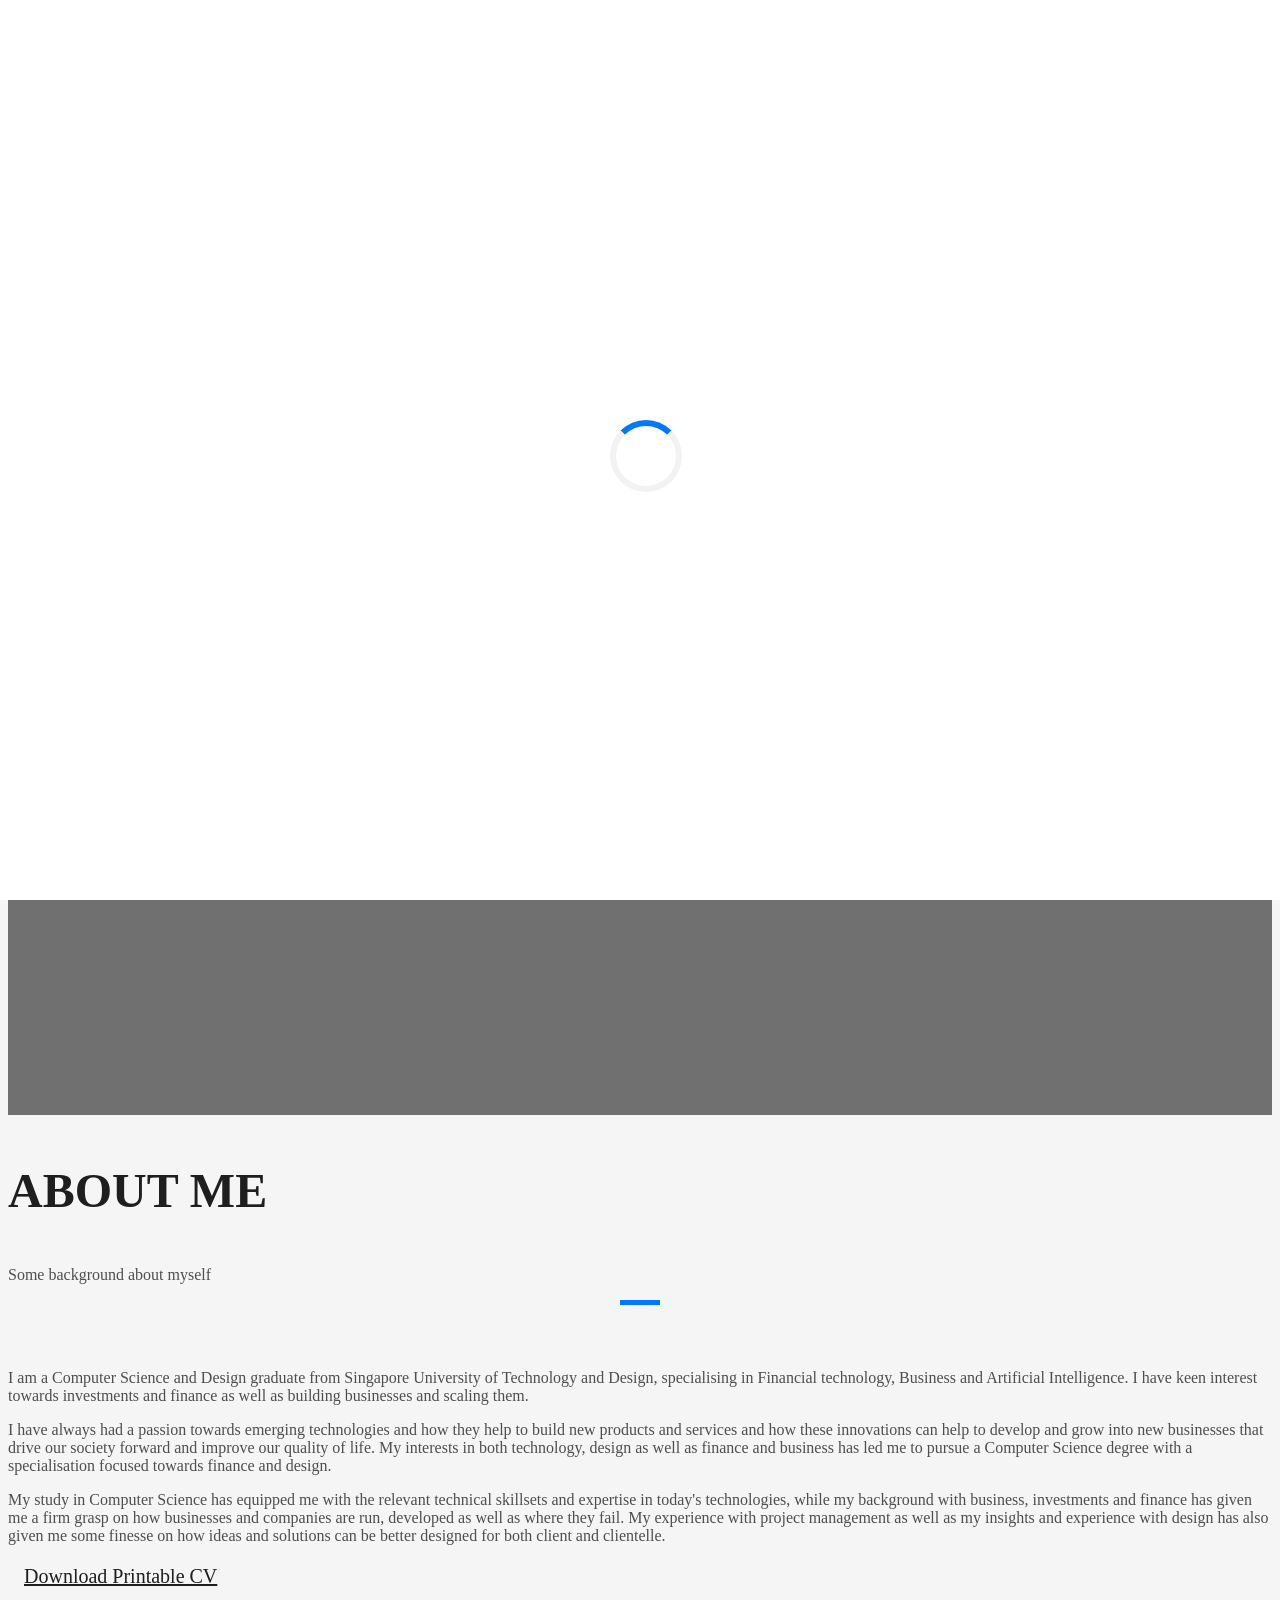
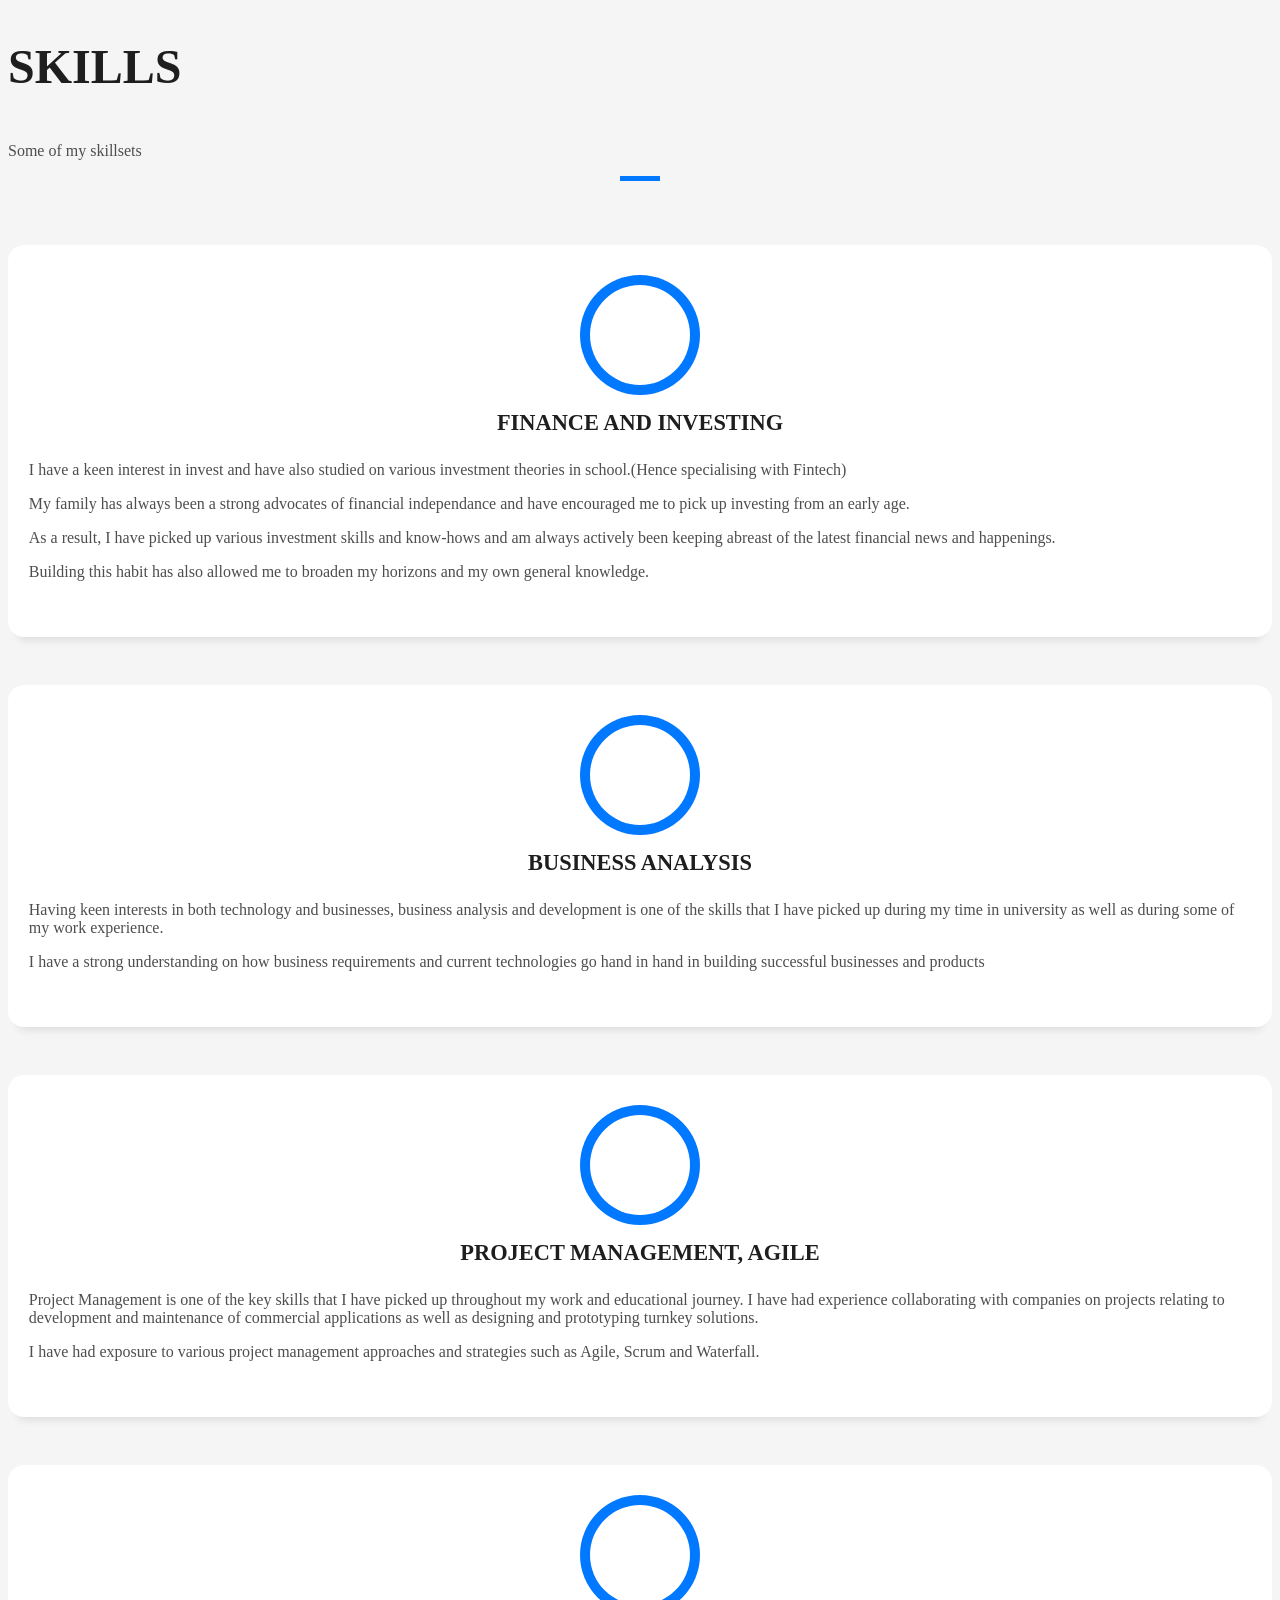
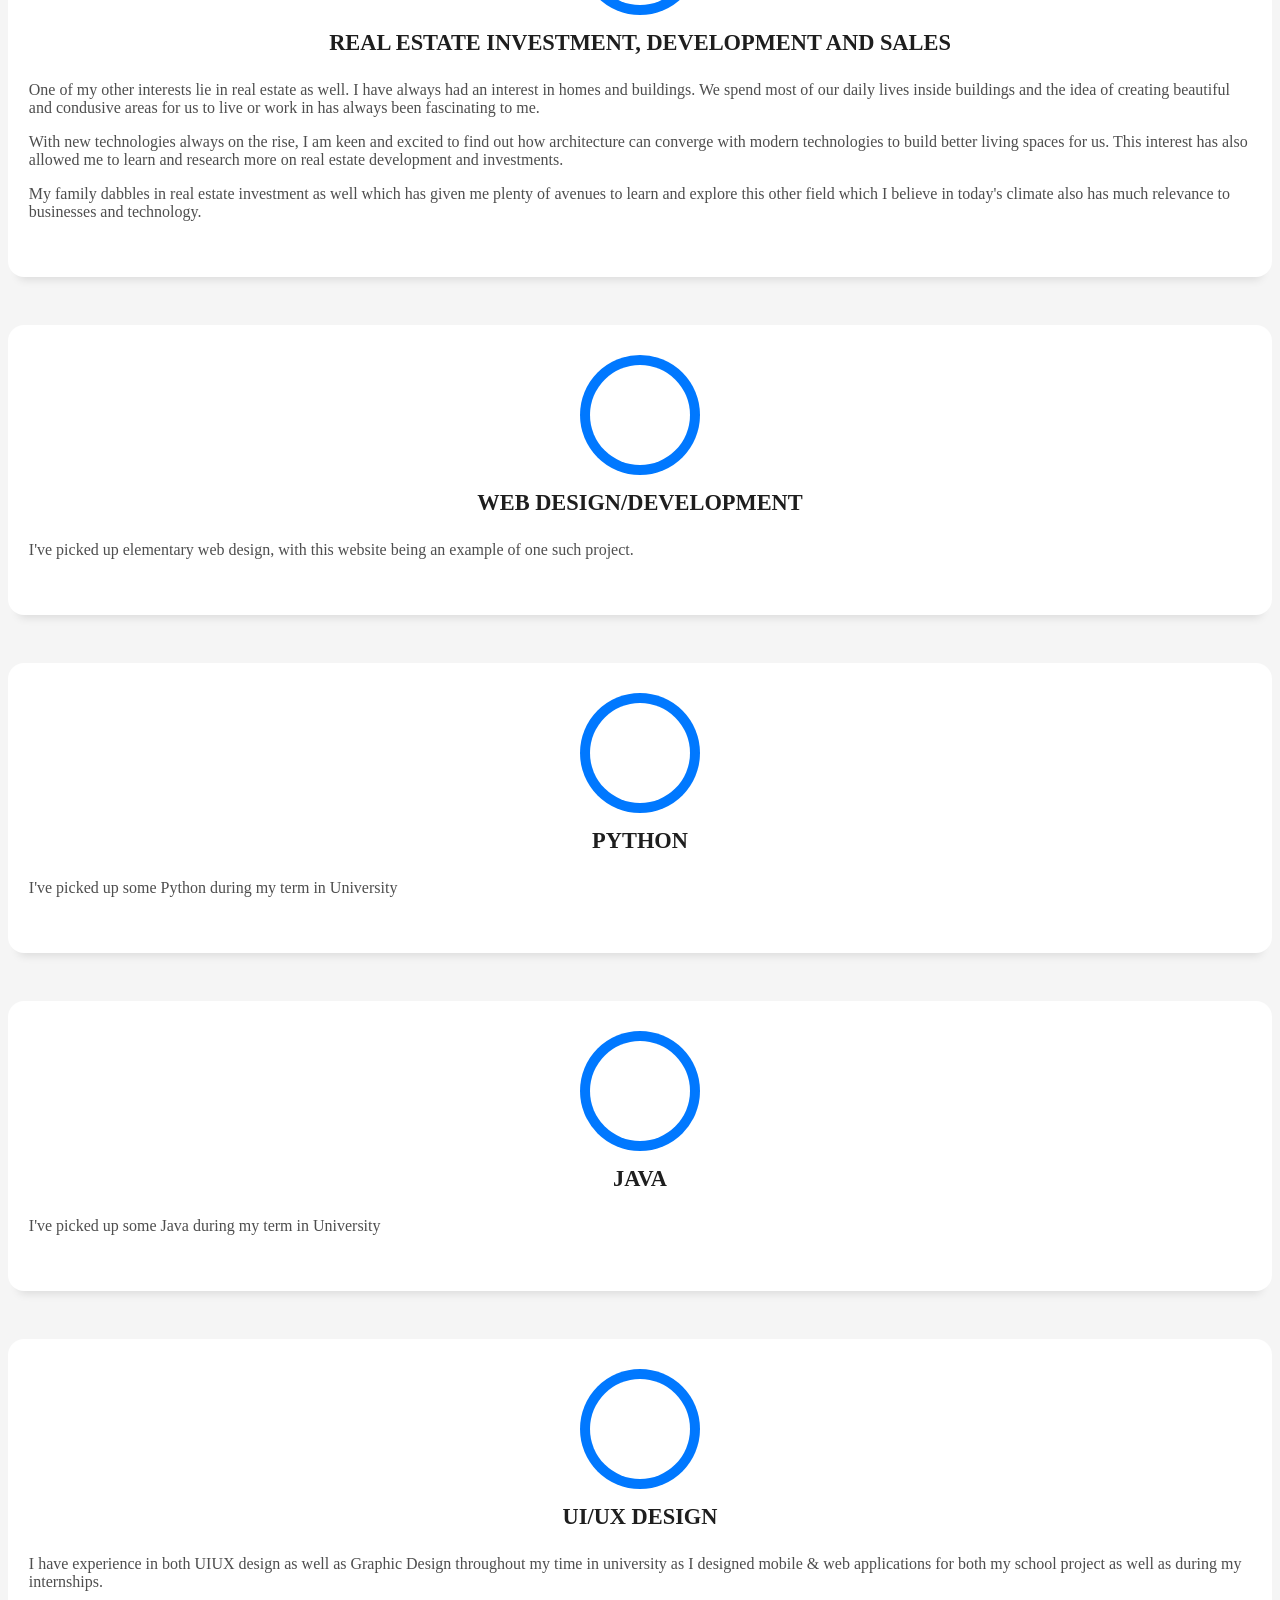
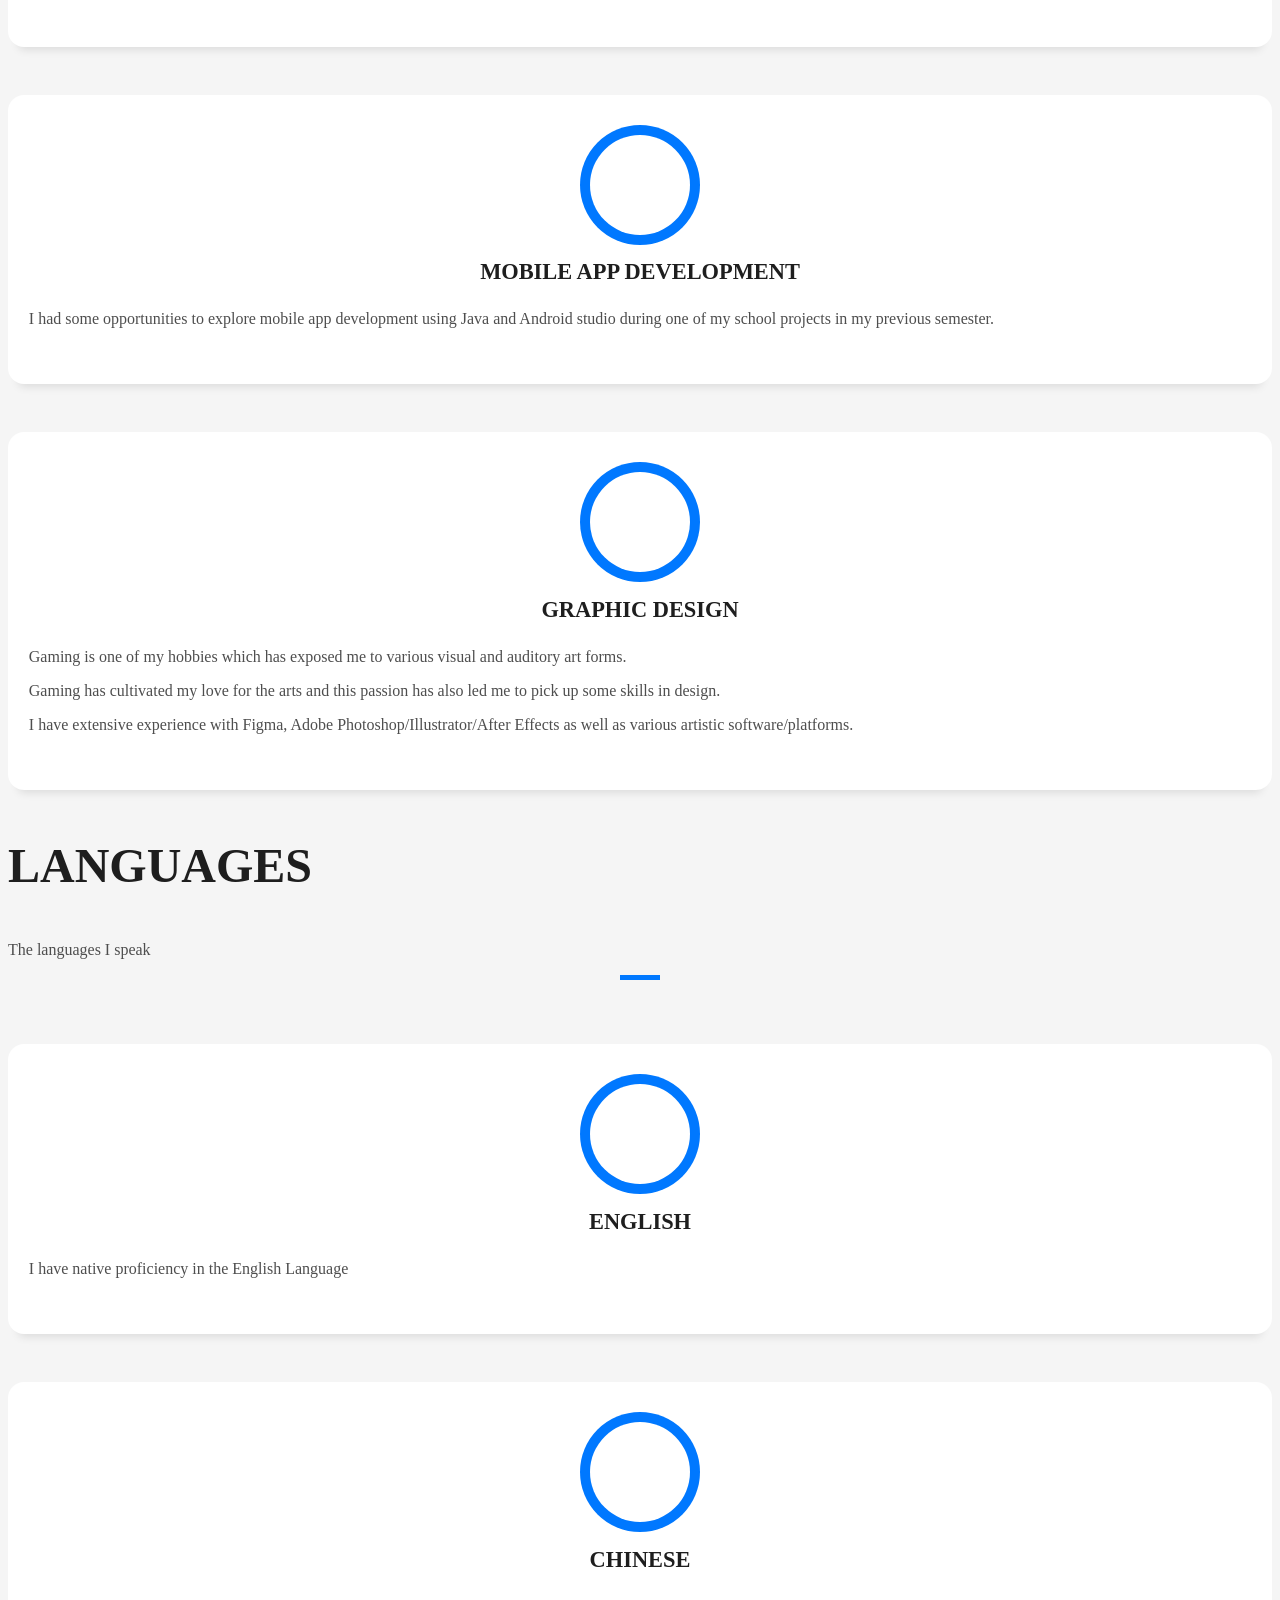
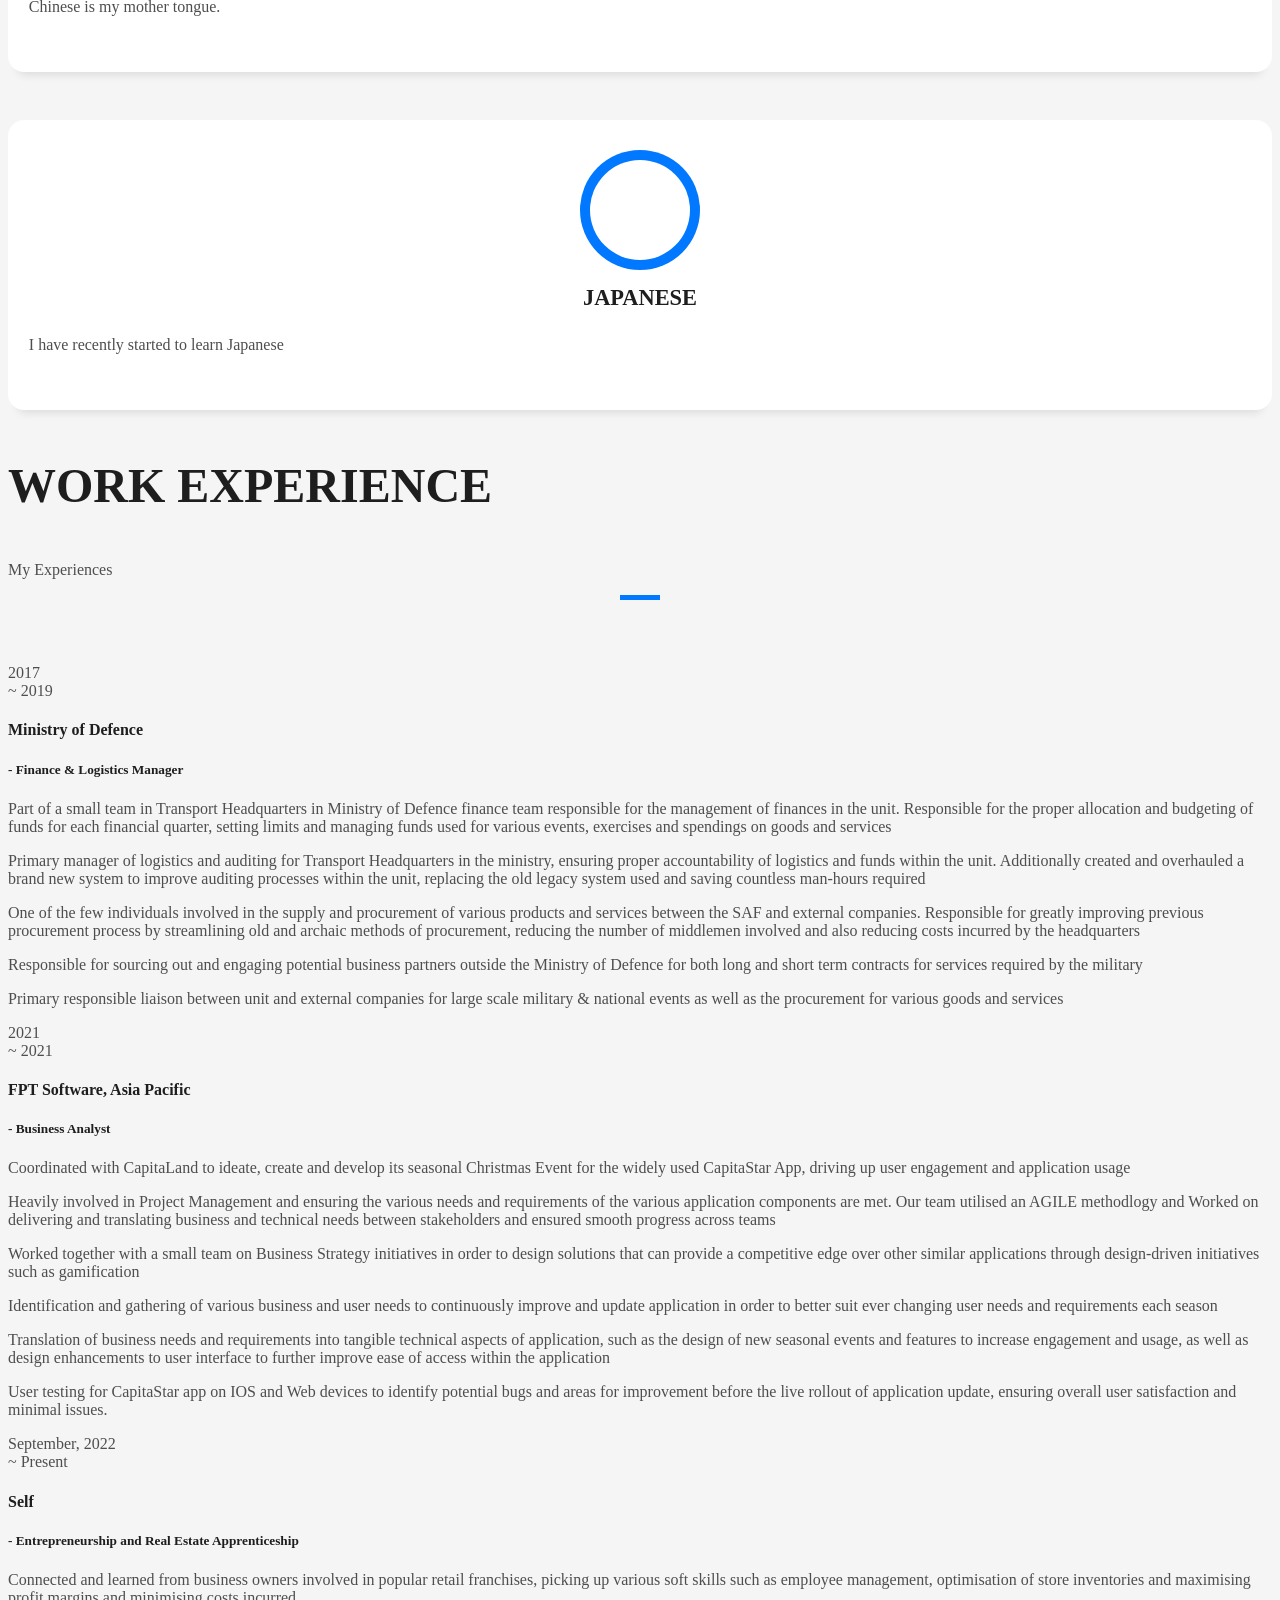
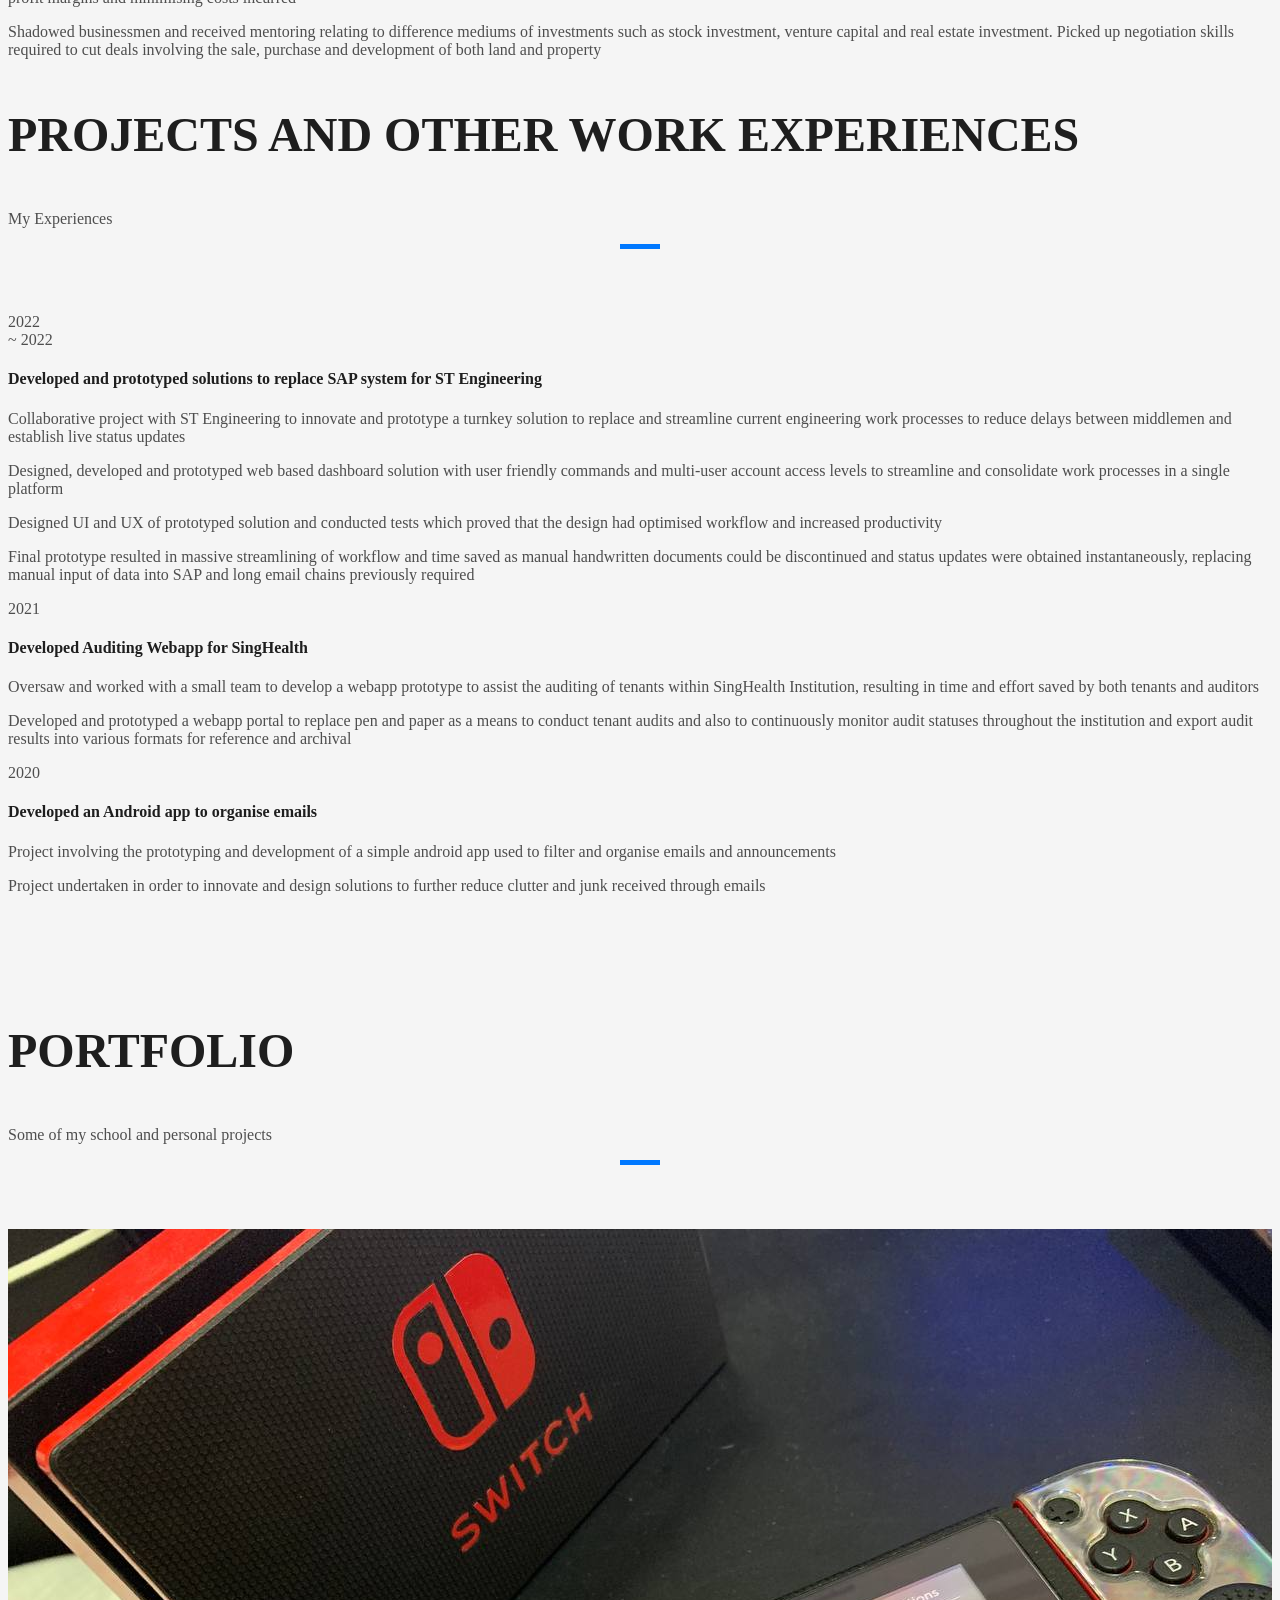
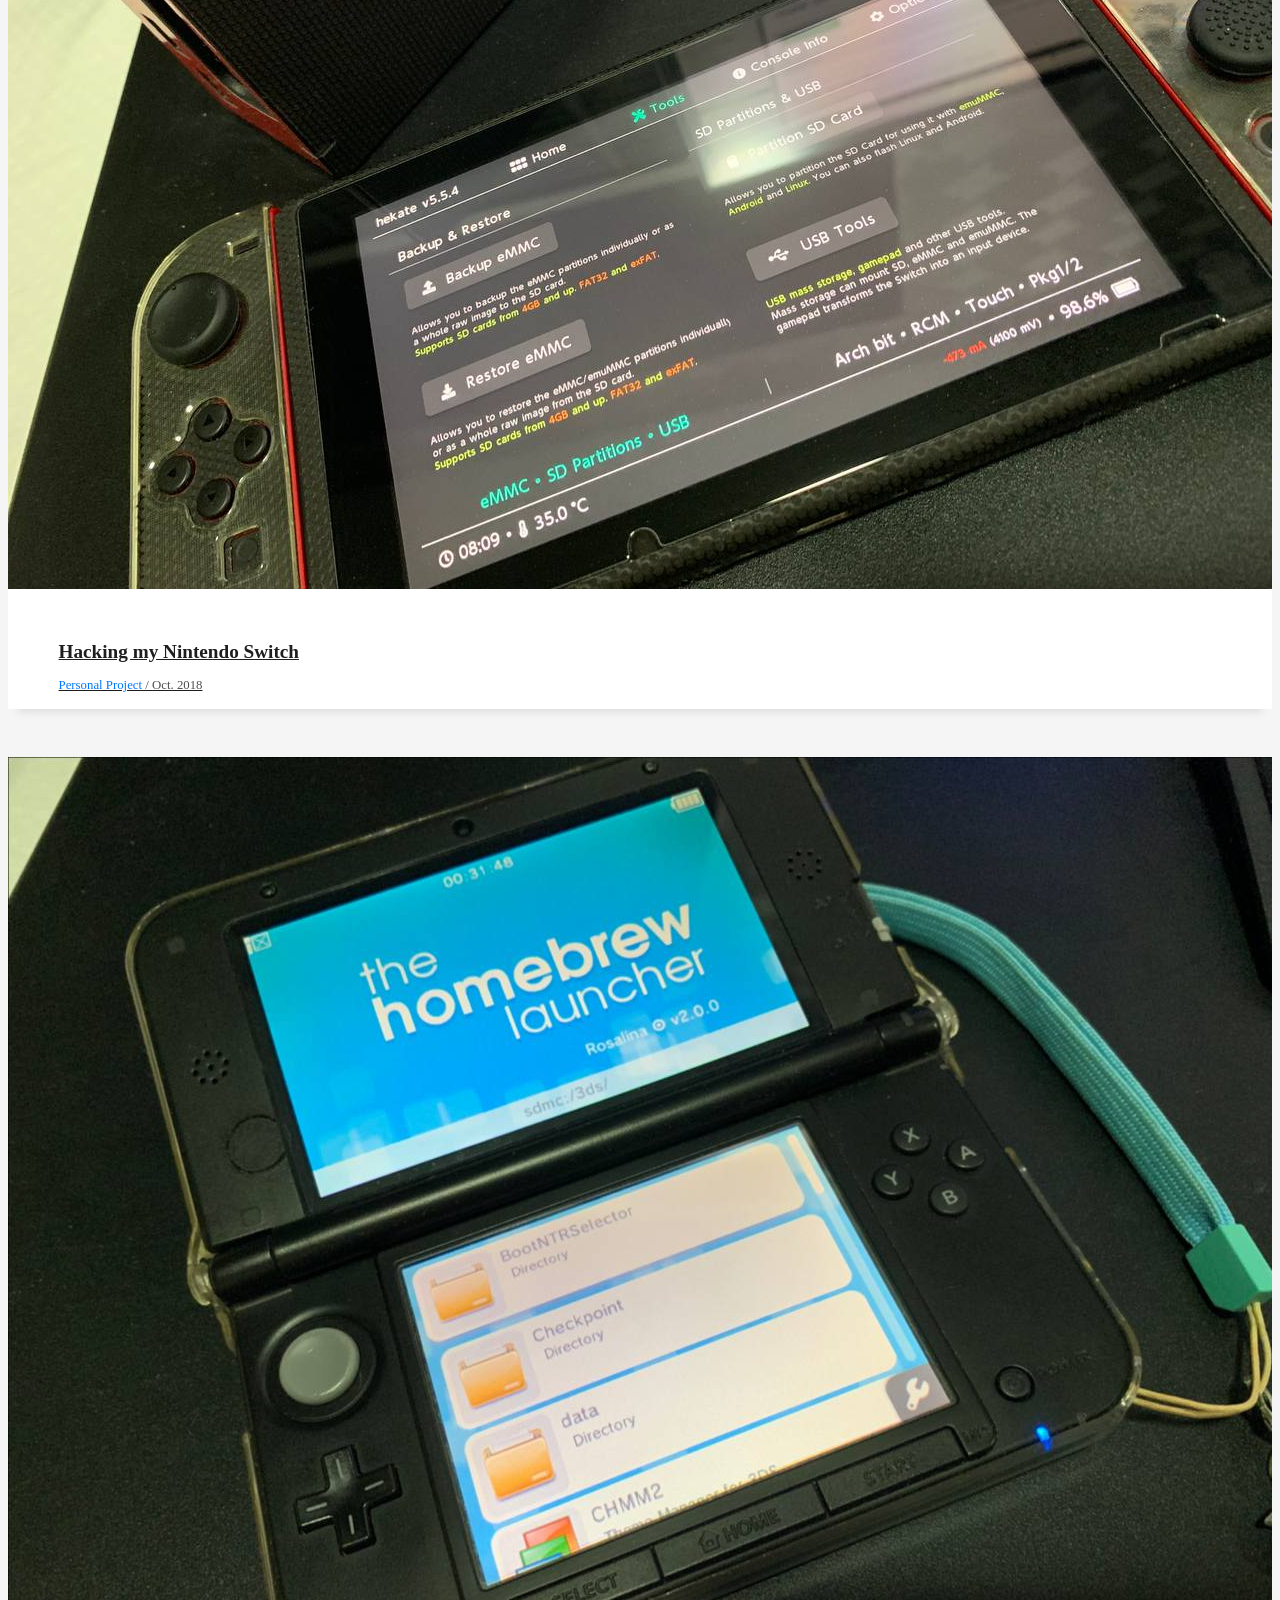
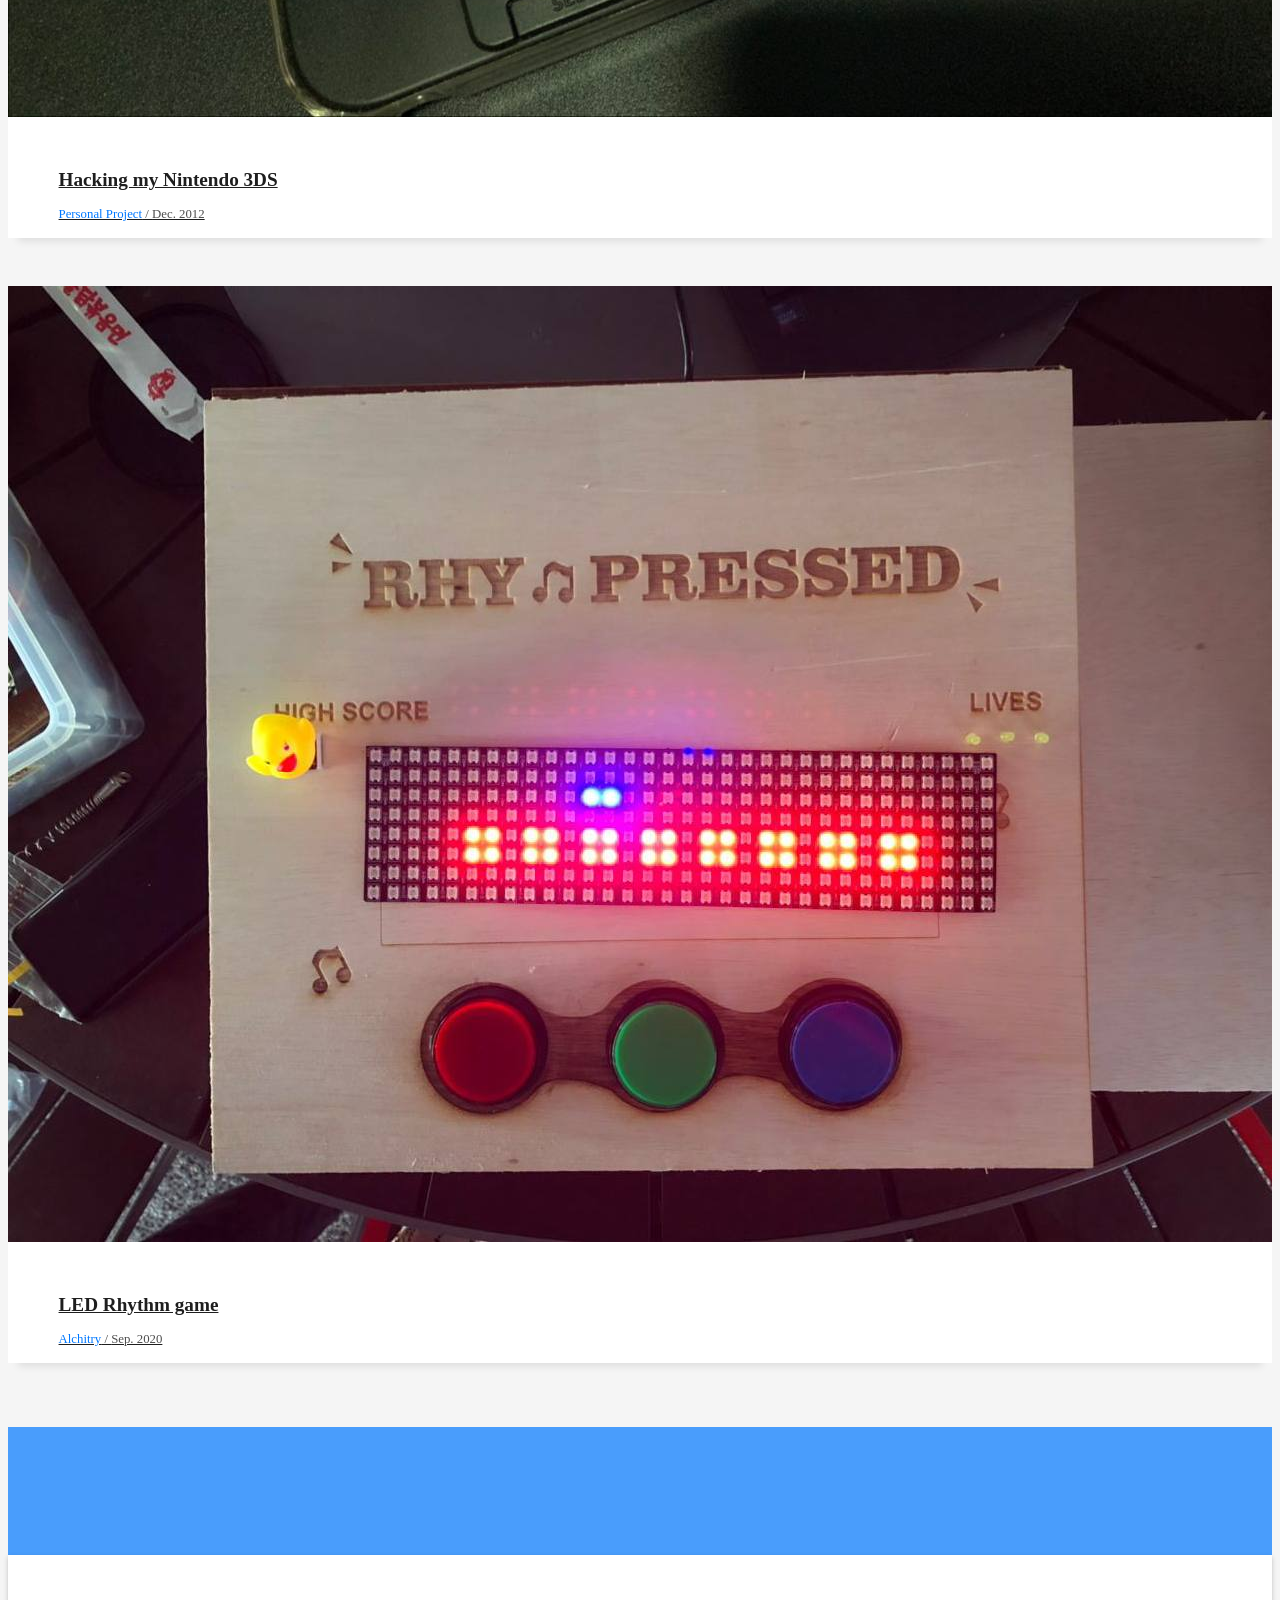
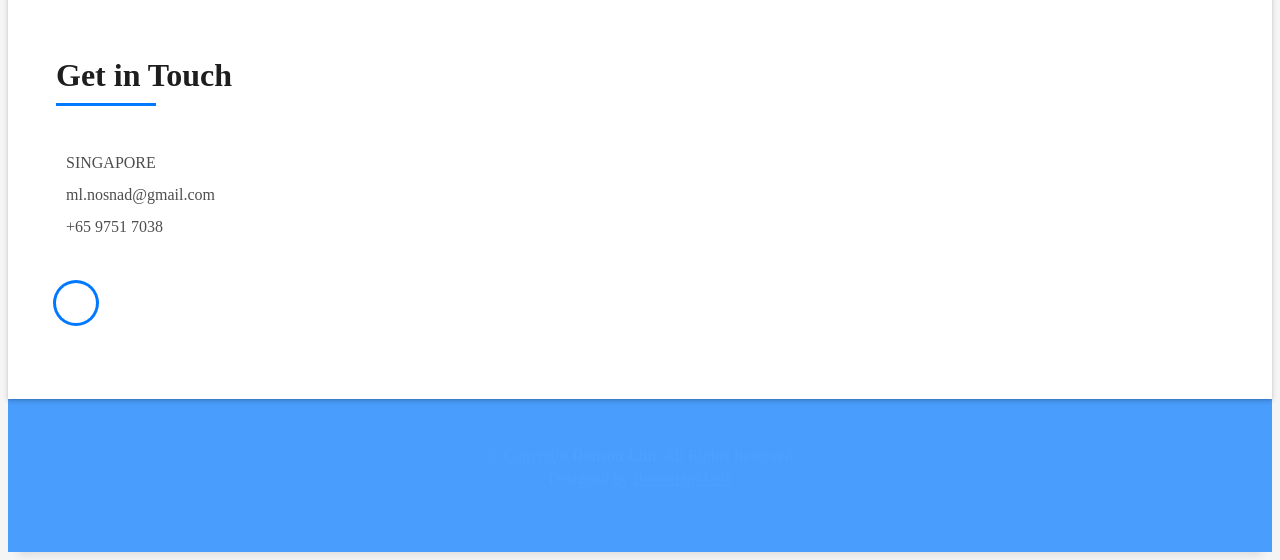
==== index.html @ 50eb29bb "Add files via upload" ====
<!DOCTYPE html>
<html lang="en">
<head>
  <meta charset="utf-8">
  <title>Home - Danson Lim</title>
  <meta content="width=device-width, initial-scale=1.0" name="viewport">
  <meta content="" name="keywords">
  <meta content="" name="description">

  <!-- Favicons -->
  <link href="img/favicon.png" rel="icon">
  <link href="img/apple-touch-icon.png" rel="apple-touch-icon">

  <!-- Bootstrap CSS File -->
  <link href="lib/bootstrap/css/bootstrap.min.css" rel="stylesheet">

  <!-- Libraries CSS Files -->
  <link href="lib/font-awesome/css/font-awesome.min.css" rel="stylesheet">
  <link href="lib/animate/animate.min.css" rel="stylesheet">
  <link href="lib/ionicons/css/ionicons.min.css" rel="stylesheet">
  <link href="lib/owlcarousel/assets/owl.carousel.min.css" rel="stylesheet">
  <link href="lib/lightbox/css/lightbox.min.css" rel="stylesheet">

  <!-- Main Stylesheet File -->
  <link href="css/style.css" rel="stylesheet">

  <!-- =======================================================
    Theme Name: DevFolio
    Theme URL: https://bootstrapmade.com/devfolio-bootstrap-portfolio-html-template/
    Author: BootstrapMade.com
    License: https://bootstrapmade.com/license/
  ======================================================= -->
</head>

<body id="page-top">

  <!--/ Nav Star /-->
  <nav class="navbar navbar-b navbar-trans navbar-expand-md fixed-top" id="mainNav">
    <div class="container">
      <a class="navbar-brand js-scroll" href="#page-top">Danson's Profile</a>
      <button class="navbar-toggler collapsed" type="button" data-toggle="collapse" data-target="#navbarDefault"
        aria-controls="navbarDefault" aria-expanded="false" aria-label="Toggle navigation">
        <span></span>
        <span></span>
        <span></span>
      </button>
      <div class="navbar-collapse collapse justify-content-end" id="navbarDefault">
        <ul class="navbar-nav">
          <li class="nav-item">
            <a class="nav-link js-scroll active" href="#home">Home</a>
          </li>
          <li class="nav-item">
            <a class="nav-link js-scroll" href="#about">About Me</a>
          </li>
          <li class="nav-item">
            <a class="nav-link js-scroll" href="#service">Skills</a>
          </li>
          <li class="nav-item">
            <a class="nav-link js-scroll" href="#work">Portfolio</a>
          </li>
          <li class="nav-item">
            <a class="nav-link js-scroll" href="#contact">Contact</a>
          </li>
        </ul>
      </div>
    </div>
  </nav>
  <!--/ Nav End /-->

  <!--/ Intro Skew Star /-->
  <div id="home" class="intro route bg-image" style="background-image: url(img/intro-bg.png)">
    <div class="overlay-itro"></div>
    <div class="intro-content display-table">
      <div class="table-cell">
        <div class="container">
          <!--<p class="display-6 color-d">Hello, world!</p>-->
          <h1 class="intro-title mb-4">Hi, I am Danson</h1>
          <p class="intro-subtitle"><span class="text-slider-items">Investor, Financial and Business Analyst, Engineer, Tech Enthusiast, Business Developer</span><strong class="text-slider"></strong></p>
          <!-- <p class="pt-3"><a class="btn btn-primary btn js-scroll px-4" href="#about" role="button">Learn More</a></p> -->
        </div>
      </div>
    </div>
  </div>
  <!--/ Intro Skew End /-->

  <section id="about" class="about-mf route">
  </div>
    <div class="container">
      <div class="row">
        <div class="col-sm-12">
          <div class="title-box text-center">
            <h3 class="title-a">
            
              About me
            </h3>
            <p class="subtitle-a">
              Some background about myself
            </p>
            <div class="line-mf"></div>
          </div>
          <p class="lead">
            I am a Computer Science and Design graduate from Singapore University of Technology and Design, specialising in Financial technology, Business
            and Artificial Intelligence. I have keen interest towards investments and finance as well as building businesses and scaling them.

          </p>
          <p class="lead">
            I have always had a passion towards emerging technologies and how they help to build new products and services and how these innovations can
            help to develop and grow into new businesses that drive our society forward and improve our quality of life. My interests in both technology,
            design as well as finance and business has led me to pursue a Computer Science degree with a specialisation focused towards finance and design.

          </p>
          <p class="lead">
            My study in Computer Science has equipped me with the relevant technical skillsets and expertise in today's technologies, while my background
            with business, investments and finance has given me a firm grasp on how businesses and companies are run, developed as well as where they fail.
            My experience with project management as well as my insights and experience with design has also given me some finesse on how ideas and solutions
            can be better designed for both client and clientelle.
            
          </p>
        </div>
        
        <p><a role="button" href="Resume.pdf" target="_blank" class="btn btn-primary btn-lg">Download
          Printable CV</a></p>
        </div>
      </div>
    </div>
  </section>


  <!--/ Section Services Star /-->
  <section id="service" class="services-mf route">
    <div class="container">
      <div class="row">
        <div class="col-sm-12">
          <div class="title-box text-center">
            <h3 class="title-a">
              Skills
            </h3>
            <p class="subtitle-a">
              Some of my skillsets
            </p>
            <div class="line-mf"></div>
          </div>
        </div>
      </div>
      
      <div class="row">
        <div class="col-md-4">
          <div class="service-box">
            <div class="service-ico">
              <span class="ico-circle"><i class="ion-stats-bars"></i></span>
            </div>
            <div class="service-content">
              <h2 class="s-title">Finance and Investing</h2>
              <p class="s-description text-center">
                <p align=” justify”></p> 
                I have a keen interest in invest and have also studied on various investment theories in school.(Hence specialising with Fintech)
              </p>
                
                My family has always been a strong advocates of financial
                independance and have encouraged me to pick up investing from an early age.
              </p>
                
                As a result, I have picked up various investment skills and know-hows and am
                always actively been keeping abreast of the latest financial news and happenings.
              </p>
                
                Building this habit has also allowed me to broaden my horizons and my own
                general knowledge.
              </p>
            </div>
          </div>
        </div>
        <div class="col-md-4">
          <div class="service-box">
            <div class="service-ico">
              <span class="ico-circle"><i class="ion-stats-bars"></i></span>
            </div>
            <div class="service-content">
              <h2 class="s-title">Business Analysis</h2>
              <p class="s-description text-center">
                <p align=” justify”></p> 
                Having keen interests in both technology and businesses, business analysis and development is one of the skills that I have picked up during my time
                in university as well as during some of my work experience.
              </p>
                
                I have a strong understanding on how business requirements and current technologies go hand
                in hand in building successful businesses and products
              </p>
            </div>
          </div>
        </div>
        <div class="col-md-4">
          <div class="service-box">
            <div class="service-ico">
              <span class="ico-circle"><i class="ion-stats-bars"></i></span>
            </div>
            <div class="service-content">
              <h2 class="s-title">Project Management, AGILE</h2>
              <p class="s-description text-center">
                <p align=” justify”></p> 
                Project Management is one of the key skills that I have picked up throughout my work and educational journey. I have had experience collaborating with
                companies on projects relating to development and maintenance of commercial applications as well as designing and prototyping turnkey solutions.
              </p>
                
                I have had exposure to various project management approaches and strategies such as Agile, Scrum and Waterfall.
              </p>
            </div>
          </div>
        </div>
        <div class="col-md-4">
          <div class="service-box">
            <div class="service-ico">
              <span class="ico-circle"><i class="ion-stats-bars"></i></span>
            </div>
            <div class="service-content">
              <h2 class="s-title">Real Estate Investment, Development and Sales</h2>
              <p class="s-description text-center">
                <p align=” justify”></p> 
                One of my other interests lie in real estate as well. I have always had an interest in homes and buildings. We spend most of our daily lives inside buildings
                and the idea of creating beautiful and condusive areas for us to live or work in has always been fascinating to me.
              </p>
                
                With new technologies always on the rise, I am keen and excited to find out how architecture can converge with modern technologies to build better living spaces for us. This interest has also allowed me to learn
                and research more on real estate development and investments.
              </p>
                
                My family dabbles in real estate investment as well which has given me plenty of avenues to learn and explore this other field which I believe in today's climate also has much relevance to businesses and technology.
              </p>
            </div>
          </div>
        </div>
        <div class="col-md-4">
          <div class="service-box">
            <div class="service-ico">
              <span class="ico-circle"><i class="ion-monitor"></i></span>
            </div>
            <div class="service-content">
              <h2 class="s-title">Web Design/Development</h2>
              <p class="s-description text-center">
                <p align=” justify”></p> 
                I've picked up elementary web design, with this website being an example of one such project.
              </p>
            </div>
          </div>
        </div>
        <div class="col-md-4">
          <div class="service-box">
            <div class="service-ico">
              <span class="ico-circle"><i class="ion-code-working"></i></span>
            </div>
            <div class="service-content">
              <h2 class="s-title">Python</h2>
              <p class="s-description text-center">
                <p align=” justify”></p> 
                I've picked up some Python during my term in University
              </p>
            </div>
          </div>
        </div>
        <div class="col-md-4">
          <div class="service-box">
            <div class="service-ico">
              <span class="ico-circle"><i class="ion-code-working"></i></span>
            </div>
            <div class="service-content">
              <h2 class="s-title">Java</h2>
              <p class="s-description text-center">
                <p align=” justify”></p> 
                I've picked up some Java during my term in University
              </p>
            </div>
          </div>
        </div>
        <div class="col-md-4">
          <div class="service-box">
            <div class="service-ico">
              <span class="ico-circle"><i class="ion-camera"></i></span>
            </div>
            <div class="service-content">
              <h2 class="s-title">UI/UX Design</h2>
              <p class="s-description text-center">
                <p align=” justify”></p> 
                I have experience in both UIUX design as well as Graphic Design throughout my time in university
                as I designed mobile & web applications for both my school project as well as during my internships.
              </p>
            </div>
          </div>
        </div>
        <div class="col-md-4">
          <div class="service-box">
            <div class="service-ico">
              <span class="ico-circle"><i class="ion-android-phone-portrait"></i></span>
            </div>
            <div class="service-content">
              <h2 class="s-title">Mobile App Development</h2>
              <p class="s-description text-center">
                <p align=” justify”></p> 
                I had some opportunities to explore mobile app development using Java and Android studio during one of my
                school projects in my previous semester.
              </p>
            </div>
          </div>
        </div>
        <div class="col-md-4">
          <div class="service-box">
            <div class="service-ico">
              <span class="ico-circle"><i class="ion-paintbrush"></i></span>
            </div>
            <div class="service-content">
              <h2 class="s-title">Graphic Design</h2>
              <p class="s-description text-center">
                <p align=” justify”></p> 
                Gaming is one of my hobbies which has exposed me to various visual and auditory art forms.
              </p>

                Gaming has cultivated my love for the arts and this passion has also led me to pick up some skills in design.
              </p>

                I have extensive experience with Figma, Adobe Photoshop/Illustrator/After Effects as well as various artistic software/platforms.
              </p>
            </div>
          </div>
        </div>

  <!--/ Languages Start /-->
  <section id="service" class="services-mf route">
    <div class="container">
      <div class="row">
        <div class="col-sm-12">
          <div class="title-box text-center">
            <h3 class="title-a">
              Languages
            </h3>
            <p class="subtitle-a">
              The languages I speak
            </p>
            <div class="line-mf"></div>
          </div>
        </div>
      </div>
      
      <div class="row">
        <div class="col-md-4">
          <div class="service-box">
            <div class="service-ico">
              <span class="ico-circle"><i class="ion-stats-bars"></i></span>
            </div>
            <div class="service-content">
              <h2 class="s-title">English</h2>
              <p class="s-description text-center">
                I have native proficiency in the English Language
              </p>
            </div>
          </div>
        </div>
        <div class="col-md-4">
          <div class="service-box">
            <div class="service-ico">
              <span class="ico-circle"><i class="ion-stats-bars"></i></span>
            </div>
            <div class="service-content">
              <h2 class="s-title">Chinese</h2>
              <p class="s-description text-center">
                Chinese is my mother tongue.
              </p>
            </div>
          </div>
        </div>
        <div class="col-md-4">
          <div class="service-box">
            <div class="service-ico">
              <span class="ico-circle"><i class="ion-stats-bars"></i></span>
            </div>
            <div class="service-content">
              <h2 class="s-title">Japanese</h2>
              <p class="s-description text-center">
                I have recently started to learn Japanese
              </p>
            </div>
          </div>
        </div>
      </div>
    </div>
  </section>
  <!--/ Languages Services End /-->

  <!--Work Experties start -->
  <section id="service" class="services-mf route">
    <div class="container">
      <div class="row">
        <div class="col-sm-12">
          <div class="title-box text-center">
            <h3 class="title-a">
              Work Experience
            </h3>
            <p class="subtitle-a">
              My Experiences
            </p>
            <div class="line-mf"></div>
          </div>
        </div>
      </div>

      <div class="row media">
        <div class="col-xs-12 col-sm-3 col-md-3 col-lg-3">
          <div class="expertiesico">
            2017<br>~ 2019
          </div>
        </div>
        <div class="expertiesdesc col-xs-12 col-sm-9 col-md-9 col-lg-9">
          <h4>Ministry of Defence</h4>
          <h5>- Finance & Logistics Manager</h5>
          <p>

          </p>
          <p>
            Part of a small team in Transport Headquarters in Ministry of Defence
            finance team responsible for the management of finances in the unit.
            Responsible for the proper allocation and budgeting of funds for each
            financial quarter, setting limits and managing funds used for various events,
            exercises and spendings on goods and services</p>
          <p>  
            Primary manager of logistics and auditing for Transport Headquarters in the
            ministry, ensuring proper accountability of logistics and funds within the unit.
            Additionally created and overhauled a brand new system to improve auditing
            processes within the unit, replacing the old legacy system used and saving
            countless man-hours required</p>
          <p>
            One of the few individuals involved in the supply and procurement of various
            products and services between the SAF and external companies. Responsible
            for greatly improving previous procurement process by streamlining old and
            archaic methods of procurement, reducing the number of middlemen
            involved and also reducing costs incurred by the headquarters</p>
          <p>  
            Responsible for sourcing out and engaging potential business partners
            outside the Ministry of Defence for both long and short term contracts for
            services required by the military</p>
          <p>
            Primary responsible liaison between unit and external companies for large
            scale military & national events as well as the procurement for various goods
            and services</p>
          <p>   
             
              
          </p>  
          
        </div>
      </div>

      <div class="row media">
        <div class="col-xs-12 col-sm-3 col-md-3 col-lg-3">
          <div class="expertiesico">
            2021<br>~ 2021
          </div>
        </div>
        <div class="expertiesdesc col-xs-12 col-sm-9 col-md-9 col-lg-9">
          <h4>FPT Software, Asia Pacific</h4>
          <h5>- Business Analyst</h5>
          <p>

          </p>
          <p>
            Coordinated with CapitaLand to ideate, create and develop its seasonal
            Christmas Event for the widely used CapitaStar App, driving up user
            engagement and application usage</p>
          <p>
            Heavily involved in Project Management and ensuring the various needs and requirements
            of the various application components are met. Our team utilised an AGILE methodlogy and Worked
            on delivering and translating business and technical needs between stakeholders and ensured smooth
            progress across teams</p>  
          <p>  
            Worked together with a small team on Business Strategy initiatives in order
            to design solutions that can provide a competitive edge over other similar
            applications through design-driven initiatives such as gamification</p>
          <p>
            Identification and gathering of various business and user needs to
            continuously improve and update application in order to better suit ever
            changing user needs and requirements each season</p>
          <p>  
            Translation of business needs and requirements into tangible technical
            aspects of application, such as the design of new seasonal events and
            features to increase engagement and usage, as well as design enhancements
            to user interface to further improve ease of access within the application</p>
          <p>  
            User testing for CapitaStar app on IOS and Web devices to identify
            potential bugs and areas for improvement before the live rollout of
            application update, ensuring overall user satisfaction and minimal issues.</p>
          <p>  
             
              
          </p>    
          
        </div>

      <div class="row media">
        <div class="col-xs-12 col-sm-3 col-md-3 col-lg-3">
          <div class="expertiesico">
            September, 2022<br>~ Present
          </div>
        </div>
        <div class="expertiesdesc col-xs-12 col-sm-9 col-md-9 col-lg-9">
          <h4>Self</h4>
          <h5>- Entrepreneurship and Real Estate Apprenticeship</h5>
          <p>

          </p>
          <p>
            Connected and learned from business owners involved in popular retail
            franchises, picking up various soft skills such as employee management,
            optimisation of store inventories and maximising profit margins and
            minimising costs incurred</p>
          <p>  
            Shadowed businessmen and received mentoring relating to difference
            mediums of investments such as stock investment, venture capital and real
            estate investment. Picked up negotiation skills required to cut deals involving
            the sale, purchase and development of both land and property</p>
          <p>  
              
              
          </p>  
          
        </div>
      </div>
    </div>
  </div>  
  </div>  
  </div>  
  <!--Work Experties end -->

  <!--Project Experties start -->
  <section id="service" class="services-mf route">
    <div class="container">
      <div class="row">
        <div class="col-sm-12">
          <div class="title-box text-center">
            <h3 class="title-a">
              Projects and other work experiences
            </h3>
            <p class="subtitle-a">
              My Experiences
            </p>
            <div class="line-mf"></div>
          </div>
        </div>
      </div>

      <div class="row media">
        <div class="col-xs-12 col-sm-3 col-md-3 col-lg-3">
          <div class="expertiesico">
            2022<br>~ 2022
          </div>
        </div>
        <div class="expertiesdesc col-xs-12 col-sm-9 col-md-9 col-lg-9">
          <h4>Developed and prototyped solutions to replace SAP system
            for ST Engineering</h4>
          <p>

          </p>
          <p>
            Collaborative project with ST Engineering to innovate and prototype a
            turnkey solution to replace and streamline current engineering work
            processes to reduce delays between middlemen and establish live status
            updates</p>
          <p>  
            Designed, developed and prototyped web based dashboard solution with
            user friendly commands and multi-user account access levels to streamline
            and consolidate work processes in a single platform</p>
          <p>
            Designed UI and UX of prototyped solution and conducted tests which
            proved that the design had optimised workflow and increased productivity</p>
          <p>  
            Final prototype resulted in massive streamlining of workflow and time saved
            as manual handwritten documents could be discontinued and status updates
            were obtained instantaneously, replacing manual input of data into SAP and
            long email chains previously required</p>
          <p>   
            
              
          </p>  
          
        </div>
      </div>

      <div class="row media">
        <div class="col-xs-12 col-sm-3 col-md-3 col-lg-3">
          <div class="expertiesico">
            2021
          </div>
        </div>
        <div class="expertiesdesc col-xs-12 col-sm-9 col-md-9 col-lg-9">
          <h4>Developed Auditing Webapp for SingHealth</h4>
          <p>

          </p>
          <p>
            Oversaw and worked with a small team to develop a webapp prototype to
            assist the auditing of tenants within SingHealth Institution, resulting in time
            and effort saved by both tenants and auditors</p>
          <p>
            Developed and prototyped a webapp portal to replace pen and paper as a
            means to conduct tenant audits and also to continuously monitor audit
            statuses throughout the institution and export audit results into various
            formats for reference and archival</p>  
          <p>  
            
              
          </p>    
          
        </div>

      <div class="row media">
        <div class="col-xs-12 col-sm-3 col-md-3 col-lg-3">
          <div class="expertiesico">
            2020
          </div>
        </div>
        <div class="expertiesdesc col-xs-12 col-sm-9 col-md-9 col-lg-9">
          <h4>Developed an Android app to organise emails</h4>
          <p>

          </p>
          <p>
            Project involving the prototyping and development of a simple android app
            used to filter and organise emails and announcements</p>
          <p>  
            Project undertaken in order to innovate and design solutions to further
            reduce clutter and junk received through emails</p>
          <p>  
            
              
          </p>  
          
        </div>
      </div>
    </div>
  </div>  
  <!--Work Experties end -->

  <!--/ Section Portfolio Start /-->
  <section id="work" class="portfolio-mf sect-pt4 route">
    <div class="container">
      <div class="row">
        <div class="col-sm-12">
          <div class="title-box text-center">
            <h3 class="title-a">
              Portfolio
            </h3>
            <p class="subtitle-a">
              Some of my school and personal projects
            </p>
            <div class="line-mf"></div>
          </div>
        </div>
      </div>
      <div class="row">
        <div class="col-md-4">
          <div class="work-box">
            <a href="img/switchhack.png" data-lightbox="gallery-mf">
              <div class="work-img">
                <img src="img/switchhack.png" alt="" class="img-fluid">
              </div>
              <div class="work-content">
                <div class="row">
                  <div class="col-sm-8">
                    <h2 class="w-title">Hacking my Nintendo Switch</h2>
                    <div class="w-more">
                      <span class="w-ctegory">Personal Project</span> / <span class="w-date">Oct. 2018</span>
                    </div>
                  </div>
                  <div class="col-sm-4">
                    <div class="w-like">
                      <span class="ion-ios-plus-outline"></span>
                    </div>
                  </div>
                </div>
              </div>
            </a>
          </div>
        </div>
        <div class="col-md-4">
          <div class="work-box">
            <a href="img/3dshack.png" data-lightbox="gallery-mf">
              <div class="work-img">
                <img src="img/3dshack.png" alt="" class="img-fluid">
              </div>
              <div class="work-content">
                <div class="row">
                  <div class="col-sm-8">
                    <h2 class="w-title">Hacking my Nintendo 3DS</h2>
                    <div class="w-more">
                      <span class="w-ctegory">Personal Project</span> / <span class="w-date">Dec. 2012</span>
                    </div>
                  </div>
                  <div class="col-sm-4">
                    <div class="w-like">
                      <span class="ion-ios-plus-outline"></span>
                    </div>
                  </div>
                </div>
              </div>
            </a>
          </div>
        </div>
        <div class="col-md-4">
          <div class="work-box">
            <a href="img/rhypress.png" data-lightbox="gallery-mf">
              <div class="work-img">
                <img src="img/rhypress.png" alt="" class="img-fluid">
              </div>
              <div class="work-content">
                <div class="row">
                  <div class="col-sm-8">
                    <h2 class="w-title">LED Rhythm game</h2>
                    <div class="w-more">
                      <span class="w-ctegory">Alchitry</span> / <span class="w-date">Sep. 2020</span>
                    </div>
                  </div>
                  <div class="col-sm-4">
                    <div class="w-like">
                      <span class="ion-ios-plus-outline"></span>
                    </div>
                  </div>
                </div>
              </div>
            </a>
          </div>
        </div>
      </div>
    </div>
  </section>
  <!--/ Section Portfolio End /-->

  <!--/ Section Blog Star /-->
  <!-- <section id="blog" class="blog-mf sect-pt4 route">
    <div class="container">
      <div class="row">
        <div class="col-sm-12">
          <div class="title-box text-center">
            <h3 class="title-a">
              Blog
            </h3>
            <p class="subtitle-a">
              Lorem ipsum, dolor sit amet consectetur adipisicing elit.
            </p>
            <div class="line-mf"></div>
          </div>
        </div>
      </div>
      <div class="row">
        <div class="col-md-4">
          <div class="card card-blog">
            <div class="card-img">
              <a href="blog-single.html"><img src="img/post-1.jpg" alt="" class="img-fluid"></a>
            </div>
            <div class="card-body">
              <div class="card-category-box">
                <div class="card-category">
                  <h6 class="category">Travel</h6>
                </div>
              </div>
              <h3 class="card-title"><a href="blog-single.html">See more ideas about Travel</a></h3>
              <p class="card-description">
                Proin eget tortor risus. Pellentesque in ipsum id orci porta dapibus. Praesent sapien massa, convallis
                a pellentesque nec,
                egestas non nisi.
              </p>
            </div>
            <div class="card-footer">
              <div class="post-author">
                <a href="#">
                  <img src="img/testimonial-2.jpg" alt="" class="avatar rounded-circle">
                  <span class="author">Morgan Freeman</span>
                </a>
              </div>
              <div class="post-date">
                <span class="ion-ios-clock-outline"></span> 10 min
              </div>
            </div>
          </div>
        </div>
        <div class="col-md-4">
          <div class="card card-blog">
            <div class="card-img">
              <a href="blog-single.html"><img src="img/post-2.jpg" alt="" class="img-fluid"></a>
            </div>
            <div class="card-body">
              <div class="card-category-box">
                <div class="card-category">
                  <h6 class="category">Web Design</h6>
                </div>
              </div>
              <h3 class="card-title"><a href="blog-single.html">See more ideas about Travel</a></h3>
              <p class="card-description">
                Proin eget tortor risus. Pellentesque in ipsum id orci porta dapibus. Praesent sapien massa, convallis
                a pellentesque nec,
                egestas non nisi.
              </p>
            </div>
            <div class="card-footer">
              <div class="post-author">
                <a href="#">
                  <img src="img/testimonial-2.jpg" alt="" class="avatar rounded-circle">
                  <span class="author">Morgan Freeman</span>
                </a>
              </div>
              <div class="post-date">
                <span class="ion-ios-clock-outline"></span> 10 min
              </div>
            </div>
          </div>
        </div>
        <div class="col-md-4">
          <div class="card card-blog">
            <div class="card-img">
              <a href="blog-single.html"><img src="img/post-3.jpg" alt="" class="img-fluid"></a>
            </div>
            <div class="card-body">
              <div class="card-category-box">
                <div class="card-category">
                  <h6 class="category">Web Design</h6>
                </div>
              </div>
              <h3 class="card-title"><a href="blog-single.html">See more ideas about Travel</a></h3>
              <p class="card-description">
                Proin eget tortor risus. Pellentesque in ipsum id orci porta dapibus. Praesent sapien massa, convallis
                a pellentesque nec,
                egestas non nisi.
              </p>
            </div>
            <div class="card-footer">
              <div class="post-author">
                <a href="#">
                  <img src="img/testimonial-2.jpg" alt="" class="avatar rounded-circle">
                  <span class="author">Morgan Freeman</span>
                </a>
              </div>
              <div class="post-date">
                <span class="ion-ios-clock-outline"></span> 10 min
              </div>
            </div>
          </div>
        </div>
      </div>
    </div>
  </section> -->
  <!--/ Section Blog End /-->

  <!--/ Section Contact-Footer Star /-->
  <section class="paralax-mf footer-paralax bg-image sect-mt4 route" style="background-image: url(img/overlay-bg.jpg)">
    <div class="overlay-mf"></div>
    <div class="container">
      <div class="row">
        <div class="col-sm-12">
          <div class="contact-mf">
            <div id="contact" class="box-shadow-full">
              <div class="row">
                <div class="col-md-6">
                  <div class="title-box-2">
                    <h5 class="title-left">
                      <!-- Send Message Us
                    </h5>
                  </div>
                  <div>
                      <form action="" method="post" role="form" class="contactForm">
                      <div id="sendmessage">Your message has been sent. Thank you!</div>
                      <div id="errormessage"></div>
                      <div class="row">
                        <div class="col-md-12 mb-3">
                          <div class="form-group">
                            <input type="text" name="name" class="form-control" id="name" placeholder="Your Name" data-rule="minlen:4" data-msg="Please enter at least 4 chars" />
                            <div class="validation"></div>
                          </div>
                        </div>
                        <div class="col-md-12 mb-3">
                          <div class="form-group">
                            <input type="email" class="form-control" name="email" id="email" placeholder="Your Email" data-rule="email" data-msg="Please enter a valid email" />
                            <div class="validation"></div>
                          </div>
                        </div>
                        <div class="col-md-12 mb-3">
                            <div class="form-group">
                              <input type="text" class="form-control" name="subject" id="subject" placeholder="Subject" data-rule="minlen:4" data-msg="Please enter at least 8 chars of subject" />
                              <div class="validation"></div>
                            </div>
                        </div>
                        <div class="col-md-12 mb-3">
                          <div class="form-group">
                            <textarea class="form-control" name="message" rows="5" data-rule="required" data-msg="Please write something for us" placeholder="Message"></textarea>
                            <div class="validation"></div>
                          </div>
                        </div>
                        <div class="col-md-12">
                          <button type="submit" class="button button-a button-big button-rouded">Send Message</button>
                        </div>
                      </div>
                    </form>
                  </div>
                </div>
                <div class="col-md-6">
                  <div class="title-box-2 pt-4 pt-md-0">
                    <h5 class="title-left"> -->
                      Get in Touch
                    </h5>
                  </div>
                  <div class="more-info">
                    <p class="lead">
                      <!-- Lorem ipsum dolor sit amet consectetur adipisicing elit. Facilis dolorum dolorem soluta quidem
                      expedita aperiam aliquid at.
                      Totam magni ipsum suscipit amet? Autem nemo esse laboriosam ratione nobis
                      mollitia inventore? -->
                    </p>
                    <ul class="list-ico">
                      <li><span class="ion-ios-location"></span> SINGAPORE</li>
                      <li><span class="ion-email"></span> ml.nosnad@gmail.com</li>
                      <li><span class="ion-phone"></span> +65 9751 7038</li>
                    </ul>
                  </div>
                  <div class="socials">
                    <ul>
                      <li><a href="https://www.linkedin.com/in/milnosnad/"><span class="ico-circle"><i class="ion-social-linkedin"></i></span></a></li>
                    </ul>
                  </div>
                </div>
              </div>
            </div>
          </div>
        </div>
      </div>
    </div>
    <footer>
      <div class="container">
        <div class="row">
          <div class="col-sm-12">
            <div class="copyright-box">
              <p class="copyright">&copy; Copyright <strong>Danson Lim</strong>. All Rights Reserved</p>
              <div class="credits">
                <!--
                  All the links in the footer should remain intact.
                  You can delete the links only if you purchased the pro version.
                  Licensing information: https://bootstrapmade.com/license/
                  Purchase the pro version with working PHP/AJAX contact form: https://bootstrapmade.com/buy/?theme=DevFolio
                -->
                Designed by <a href="https://bootstrapmade.com/">BootstrapMade</a>
              </div>
            </div>
          </div>
        </div>
      </div>
    </footer>
  </section>
  <!--/ Section Contact-footer End /-->

  <a href="#" class="back-to-top"><i class="fa fa-chevron-up"></i></a>
  <div id="preloader"></div>

  <!-- JavaScript Libraries -->
  <script src="lib/jquery/jquery.min.js"></script>
  <script src="lib/jquery/jquery-migrate.min.js"></script>
  <script src="lib/popper/popper.min.js"></script>
  <script src="lib/bootstrap/js/bootstrap.min.js"></script>
  <script src="lib/easing/easing.min.js"></script>
  <script src="lib/counterup/jquery.waypoints.min.js"></script>
  <script src="lib/counterup/jquery.counterup.js"></script>
  <script src="lib/owlcarousel/owl.carousel.min.js"></script>
  <script src="lib/lightbox/js/lightbox.min.js"></script>
  <script src="lib/typed/typed.min.js"></script>
  <!-- Contact Form JavaScript File -->
  <script src="contactform/contactform.js"></script>

  <!-- Template Main Javascript File -->
  <script src="js/main.js"></script>

</body>
</html>
---- css/style.css ----
/*
  Theme Name: DevFolio
  Theme URL: https://bootstrapmade.com/devfolio-bootstrap-portfolio-html-template/
  Author: BootstrapMade.com
  License: https://bootstrapmade.com/license/
*/

/*======================================
//--//-->   STYLES GENERALES
======================================*/

body {
  background-color: #f5f5f5;
  color: #4e4e4e;
}

h1,
h2,
h3,
h4,
h5,
h6 {
  color: #1e1e1e;
}

a {
  color: #1e1e1e;
  transition: all 0.5s ease-in-out;
}

a:hover {
  color: #0078ff;
  text-decoration: none;
  transition: all 0.5s ease-in-out;
}

.p-r {
  position: relative;
}

.color-a {
  color: #0078ff;
}

.color-d {
  color: #f5f5f5;
}

.color-text-a {
  color: #4e4e4e;
}

.box-shadow,
.paralax-mf,
.service-box,
.work-box,
.card-blog {
  box-shadow: 0 13px 8px -10px rgba(0, 0, 0, 0.1);
}

.box-shadow-a,
.button:hover {
  box-shadow: 0 0 0 4px #cde1f8;
}

.display-5 {
  font-size: 2.5rem;
  font-weight: 300;
  line-height: 1.1;
}

.display-6 {
  font-size: 2rem;
  font-weight: 300;
  line-height: 1.1;
}

.avatar {
  width: 32px;
  height: 32px;
  margin-right: 4px;
  overflow: hidden;
}

.bg-image {
  background-repeat: no-repeat;
  background-attachment: fixed;
  background-size: cover;
  background-position: center center;
}

.overlay-mf {
  background-color: #0078ff;
}

.overlay-mf {
  position: absolute;
  top: 0;
  left: 0px;
  padding: 0;
  height: 100%;
  width: 100%;
  opacity: .7;
}

.paralax-mf {
  position: relative;
  padding: 8rem 0;
}

.display-table {
  width: 100%;
  height: 100%;
  display: table;
}

.table-cell {
  display: table-cell;
  vertical-align: middle;
}

/*--/ Sections /--*/

.sect-4 {
  padding: 4rem 0;
}

.sect-pt4 {
  padding-top: 4rem;
}

.sect-mt4 {
  margin-top: 4rem;
}

/*--/ Title s /--*/

.title-s {
  font-weight: 600;
  color: #1e1e1e;
  font-size: 1.1rem;
}

/*--/ Title A /--*/

.title-box {
  margin-bottom: 4rem;
}

.title-a {
  font-size: 3rem;
  font-weight: bold;
  text-transform: uppercase;
}

.subtitle-a {
  color: #4e4e4e;
}

.line-mf {
  width: 40px;
  height: 5px;
  background-color: #0078ff;
  margin: 0 auto;
}

/*--/ Title Left /--*/

.title-box-2 {
  margin-bottom: 3rem;
}

.title-left {
  font-size: 2rem;
  position: relative;
}

.title-left:before {
  content: '';
  position: absolute;
  height: 3px;
  background-color: #0078ff;
  width: 100px;
  bottom: -12px;
}

/*------/ Box /------*/

.box-pl2 {
  padding-left: 2rem;
}

.box-shadow-full {
  padding: 3rem 1.25rem;
  position: relative;
  background-color: #fff;
  margin-bottom: 3rem;
  z-index: 2;
  box-shadow: 0 1px 1px 0 rgba(0, 0, 0, 0.06), 0 2px 5px 0 rgba(0, 0, 0, 0.2);
}

/*------/ Socials /------*/

.socials {
  padding: 1.5rem 0;
}

.socials ul li {
  display: inline-block;
}

.socials .ico-circle {
  height: 40px;
  width: 40px;
  font-size: 1.7rem;
  border-radius: 50%;
  line-height: 1.4;
  margin: 0 15px 0 0;
  box-shadow: 0 0 0 3px #0078ff;
  transition: all 500ms ease;
}

.socials .ico-circle:hover {
  background-color: #0078ff;
  color: #fff;
  box-shadow: 0 0 0 3px #cde1f8;
  transition: all 500ms ease;
}

/*------/ Ul resect /------*/

.ul-resect,
.socials ul,
.list-ico,
.blog-wrapper .post-meta ul,
.box-comments .list-comments,
.widget-sidebar .list-sidebar,
.widget-tags ul {
  list-style: none;
  padding-left: 0;
  margin-bottom: 0;
}

.list-ico {
  line-height: 2;
}

.list-ico span {
  color: #0078ff;
  margin-right: 10px;
}

/*------/ Ico Circle /------*/

.ico-circle {
  height: 100px;
  width: 100px;
  font-size: 2rem;
  border-radius: 50%;
  line-height: 1.55;
  margin: 0 auto;
  text-align: center;
  box-shadow: 0 0 0 10px #0078ff;
  display: block;
}

/*------/ Owl Carousel /------*/

.owl-theme .owl-dots {
  text-align: center;
  margin-top: 18px;
}

.owl-theme .owl-dots .owl-dot {
  display: inline-block;
}

.owl-theme .owl-dots .owl-dot span {
  width: 18px;
  height: 7px;
  margin: 5px 5px;
  background: #cde1f8;
  border: 0px solid #cde1f8;
  display: block;
  transition: all 0.6s ease-in-out;
  cursor: pointer;
}

.owl-theme .owl-dots .owl-dot:hover span {
  background-color: #cde1f8;
}

.owl-theme .owl-dots .owl-dot.active span {
  background-color: #1B1B1B;
  width: 25px;
}

/*--/ Scrolltop s /--*/

.scrolltop-mf {
  position: relative;
  display: none;
}

.scrolltop-mf span {
  z-index: 999;
  position: fixed;
  width: 42px;
  height: 42px;
  background-color: #0078ff;
  opacity: .7;
  font-size: 1.6rem;
  line-height: 1.5;
  text-align: center;
  color: #fff;
  top: auto;
  left: auto;
  right: 30px;
  bottom: 50px;
  cursor: pointer;
  border-radius: 50%;
}

/* Back to top button */

.back-to-top {
  position: fixed;
  display: none;
  background: #0078ff;
  color: #fff;
  width: 44px;
  height: 44px;
  text-align: center;
  line-height: 1;
  font-size: 16px;
  border-radius: 50%;
  right: 15px;
  bottom: 15px;
  transition: background 0.5s;
  z-index: 11;
}

.back-to-top i {
  padding-top: 12px;
  color: #fff;
}

/* Prelaoder */

#preloader {
  position: fixed;
  top: 0;
  left: 0;
  right: 0;
  bottom: 0;
  z-index: 9999;
  overflow: hidden;
  background: #fff;
}

#preloader:before {
  content: "";
  position: fixed;
  top: calc(50% - 30px);
  left: calc(50% - 30px);
  border: 6px solid #f2f2f2;
  border-top: 6px solid #0078ff;
  border-radius: 50%;
  width: 60px;
  height: 60px;
  -webkit-animation: animate-preloader 1s linear infinite;
  animation: animate-preloader 1s linear infinite;
}

@-webkit-keyframes animate-preloader {
  0% {
    -webkit-transform: rotate(0deg);
    transform: rotate(0deg);
  }

  100% {
    -webkit-transform: rotate(360deg);
    transform: rotate(360deg);
  }
}

@keyframes animate-preloader {
  0% {
    -webkit-transform: rotate(0deg);
    transform: rotate(0deg);
  }

  100% {
    -webkit-transform: rotate(360deg);
    transform: rotate(360deg);
  }
}

/*======================================
//--//-->   NAVBAR
======================================*/

.navbar-b {
  transition: all .5s ease-in-out;
  background-color: transparent;
  padding-top: 1.563rem;
  padding-bottom: 1.563rem;
}

.navbar-b.navbar-reduce {
  box-shadow: 0px 6px 9px 0px rgba(0, 0, 0, 0.06);
}

.navbar-b.navbar-trans .nav-item,
.navbar-b.navbar-reduce .nav-item {
  position: relative;
  padding-right: 10px;
  padding-left: 0;
}

.navbar-b.navbar-trans .nav-link,
.navbar-b.navbar-reduce .nav-link {
  color: #fff;
  text-transform: uppercase;
  font-weight: 600;
}

.navbar-b.navbar-trans .nav-link:before,
.navbar-b.navbar-reduce .nav-link:before {
  content: '';
  position: absolute;
  margin-left: 0px;
  width: 0%;
  bottom: 0;
  left: 0;
  height: 2px;
  transition: all 500ms ease;
}

.navbar-b.navbar-trans .nav-link:hover,
.navbar-b.navbar-reduce .nav-link:hover {
  color: #1B1B1B;
}

.navbar-b.navbar-trans .nav-link:hover:before,
.navbar-b.navbar-reduce .nav-link:hover:before {
  width: 35px;
}

.navbar-b.navbar-trans .show > .nav-link:before,
.navbar-b.navbar-trans .active > .nav-link:before,
.navbar-b.navbar-trans .nav-link.show:before,
.navbar-b.navbar-trans .nav-link.active:before,
.navbar-b.navbar-reduce .show > .nav-link:before,
.navbar-b.navbar-reduce .active > .nav-link:before,
.navbar-b.navbar-reduce .nav-link.show:before,
.navbar-b.navbar-reduce .nav-link.active:before {
  width: 35px;
}

.navbar-b.navbar-trans .nav-link:before {
  background-color: #fff;
}

.navbar-b.navbar-trans .nav-link:hover {
  color: #fff;
}

.navbar-b.navbar-trans .show > .nav-link,
.navbar-b.navbar-trans .active > .nav-link,
.navbar-b.navbar-trans .nav-link.show,
.navbar-b.navbar-trans .nav-link.active {
  color: #fff;
}

.navbar-b.navbar-reduce {
  transition: all .5s ease-in-out;
  background-color: #fff;
  padding-top: 15px;
  padding-bottom: 15px;
}

.navbar-b.navbar-reduce .nav-link {
  color: #0078ff;
}

.navbar-b.navbar-reduce .nav-link:before {
  background-color: #0078ff;
}

.navbar-b.navbar-reduce .nav-link:hover {
  color: #0078ff;
}

.navbar-b.navbar-reduce .show > .nav-link,
.navbar-b.navbar-reduce .active > .nav-link,
.navbar-b.navbar-reduce .nav-link.show,
.navbar-b.navbar-reduce .nav-link.active {
  color: #0078ff;
}

.navbar-b.navbar-reduce .navbar-brand {
  color: #0078ff;
}

.navbar-b.navbar-reduce .navbar-toggler span {
  background-color: #1B1B1B;
}

.navbar-b .navbar-brand {
  color: #fff;
  font-size: 1.6rem;
  font-weight: 600;
}

.navbar-b .navbar-nav .dropdown-item.show .dropdown-menu,
.navbar-b .dropdown.show .dropdown-menu,
.navbar-b .dropdown-btn.show .dropdown-menu {
  -webkit-transform: translate3d(0px, 0px, 0px);
  transform: translate3d(0px, 0px, 0px);
  visibility: visible !important;
}

.navbar-b .dropdown-menu {
  margin: 1.12rem 0 0;
  border-radius: 0;
}

.navbar-b .dropdown-menu .dropdown-item {
  padding: .7rem 1.7rem;
  transition: all 500ms ease;
}

.navbar-b .dropdown-menu .dropdown-item:hover {
  background-color: #0078ff;
  color: #fff;
  transition: all 500ms ease;
}

.navbar-b .dropdown-menu .dropdown-item.active {
  background-color: #0078ff;
}

/*--/ Hamburger Navbar /--*/

.navbar-toggler {
  position: relative;
}

.navbar-toggler:focus,
.navbar-toggler:active {
  outline: 0;
}

.navbar-toggler span {
  display: block;
  background-color: #fff;
  height: 3px;
  width: 25px;
  margin-top: 4px;
  margin-bottom: 4px;
  -webkit-transform: rotate(0deg);
  transform: rotate(0deg);
  left: 0;
  opacity: 1;
}

.navbar-toggler span:nth-child(1),
.navbar-toggler span:nth-child(3) {
  transition: -webkit-transform .35s ease-in-out;
  transition: transform .35s ease-in-out;
  transition: transform .35s ease-in-out, -webkit-transform .35s ease-in-out;
}

.navbar-toggler:not(.collapsed) span:nth-child(1) {
  position: absolute;
  left: 12px;
  top: 10px;
  -webkit-transform: rotate(135deg);
  transform: rotate(135deg);
  opacity: 0.9;
}

.navbar-toggler:not(.collapsed) span:nth-child(2) {
  height: 12px;
  visibility: hidden;
  background-color: transparent;
}

.navbar-toggler:not(.collapsed) span:nth-child(3) {
  position: absolute;
  left: 12px;
  top: 10px;
  -webkit-transform: rotate(-135deg);
  transform: rotate(-135deg);
  opacity: 0.9;
}

/*======================================
//--//-->   INTRO
======================================*/

.intro {
  height: 100vh;
  position: relative;
  color: #fff;
}

.intro .intro-content {
  text-align: center;
  position: absolute;
}

.intro .overlay-itro {
  background-color: rgba(0, 0, 0, 0.6);
  position: absolute;
  top: 0;
  left: 0px;
  padding: 0;
  height: 100%;
  width: 100%;
  opacity: .9;
}

.intro .intro-title {
  color: #fff;
  font-weight: 600;
  font-size: 3rem;
}

.intro .intro-subtitle {
  font-size: 1.5rem;
  font-weight: 300;
}

.intro .text-slider-items {
  display: none;
}

.intro-single {
  height: 350px;
}

.intro-single .intro-content {
  margin-top: 30px;
}

.intro-single .intro-title {
  text-transform: uppercase;
  font-size: 3rem;
}

.intro-single .breadcrumb {
  background-color: transparent;
  color: #0078ff;
}

.intro-single .breadcrumb .breadcrumb-item:before {
  color: #cde1f8;
}

.intro-single .breadcrumb .breadcrumb-item.active {
  color: #cde1f8;
}

.intro-single .breadcrumb a {
  color: #fff;
}

/*======================================
//--//-->   ABOUT
======================================*/

.about-mf .box-shadow-full {
  padding-top: 4rem;
  padding-bottom: 4rem;
}

.about-mf .about-img {
  margin-bottom: 2rem;
}

.about-mf .about-img img {
  margin-left: 10px;
}

.skill-mf span {
  color: #4e4e4e;
}

.skill-mf .progress {
  background-color: #cde1f8;
  margin: .5rem 0 1.2rem 0;
  border-radius: 0;
  height: .7rem;
}

.skill-mf .progress .progress-bar {
  height: .7rem;
  background-color: #0078ff;
}

/*======================================
//--//-->   SERVICES
======================================*/

.service-box {
  background-color: #fff;
  padding: 2.5rem 1.3rem;
  border-radius: 1rem;
  margin-bottom: 3rem;
}

.service-box:hover .ico-circle {
  transition: all 500ms ease;
  color: #fff;
  background-color: #0078ff;
  box-shadow: 0 0 0 10px #cde1f8;
}

.service-box .service-ico {
  margin-bottom: 1rem;
  color: #1e1e1e;
}

.service-box .ico-circle {
  transition: all 500ms ease;
  font-size: 4rem;
}

.service-box .s-title {
  font-size: 1.4rem;
  text-transform: uppercase;
  text-align: center;
  padding: .4rem 0;
}

.service-box .s-description {
  color: #4e4e4e;
}

/*======================================
//--//-->   COUNTER
======================================*/

.counter-box {
  color: #fff;
  text-align: center;
}

.counter-ico {
  margin-bottom: 1rem;
}

.counter-ico .ico-circle {
  height: 60px;
  width: 60px;
  line-height: 1.8;
  box-shadow: 0 0 0 10px #cde1f8;
}

.counter-num .counter {
  font-size: 2rem;
  margin-bottom: 0;
}

/*======================================
//--//-->   PORTFOLIO
======================================*/

.work-box {
  margin-bottom: 3rem;
  -webkit-backface-visibility: hidden;
  backface-visibility: hidden;
  background-color: #fff;
}

.work-box:hover img {
  -webkit-transform: scale(1.3);
  transform: scale(1.3);
}

.work-img {
  display: block;
  overflow: hidden;
}

.work-img img {
  transition: all 1s;
}

.work-content {
  padding: 2rem 3% 1rem 4%;
}

.work-content .w-more {
  color: #4e4e4e;
  font-size: .8rem;
}

.work-content .w-more .w-ctegory {
  color: #0078ff;
}

.work-content .w-like {
  font-size: 2.5rem;
  color: #0078ff;
  float: right;
}

.work-content .w-like a {
  color: #0078ff;
}

.work-content .w-like .num-like {
  font-size: .7rem;
}

.w-title {
  font-size: 1.2rem;
}

/*======================================
//--//-->   TESTIMONIALS
======================================*/

.testimonials .owl-carousel .owl-item img {
  width: auto;
}

.testimonial-box {
  color: #fff;
  text-align: center;
}

.testimonial-box .author-test {
  margin-top: 1rem;
}

.testimonial-box .author-test img {
  margin: 0 auto;
}

.testimonial-box .author {
  color: #fff;
  text-transform: uppercase;
  font-weight: 600;
  margin: 1rem 0;
  display: block;
  font-size: 1.4rem;
}

.testimonial-box .comit {
  font-size: 2rem;
  color: #0078ff;
  background-color: #fff;
  width: 52px;
  height: 52px;
  display: block;
  margin: 0 auto;
  border-radius: 50%;
  line-height: 1.6;
}

/*======================================
//--//-->   BLOG
======================================*/

.card-blog .card-body {
  position: relative;
}

.card-blog .card-category-box {
  position: absolute;
  text-align: center;
  top: -16px;
  left: 15px;
  right: 15px;
  line-height: 25px;
  overflow: hidden;
}

.card-blog .card-category {
  display: inline-block;
  color: #fff;
  padding: 0 15px 5px;
  overflow: hidden;
  background-color: #0078ff;
  border-radius: 4px;
}

.card-blog .card-category .category {
  color: #fff;
  display: inline-block;
  text-transform: uppercase;
  font-size: .7rem;
  letter-spacing: .1px;
  margin-bottom: 0;
}

.card-blog .card-title {
  font-size: 1.3rem;
  margin-top: .6rem;
}

.card-blog .card-description {
  color: #4e4e4e;
}

.card-blog .post-author {
  display: inline-block;
}

.card-blog .post-date {
  color: #4e4e4e;
  display: inline-block;
  float: right;
}

/*======================================
//--//-->   BLOG-SINGLE
======================================*/

.post-box,
.form-comments,
.box-comments,
.widget-sidebar {
  padding: 2rem;
  background-color: #fff;
  margin-bottom: 3rem;
}

.blog-wrapper .article-title {
  font-size: 1.5rem;
}

.blog-wrapper .post-meta {
  margin: 1rem 0;
}

.blog-wrapper .post-meta ul {
  border-left: 4px solid #0078ff;
  margin-top: 1rem;
}

.blog-wrapper .post-meta ul li {
  display: inline-block;
  margin-left: 15px;
}

.blog-wrapper .post-meta ul a {
  color: #0078ff;
}

.blog-wrapper .post-meta ul span {
  color: #1e1e1e;
}

.blog-wrapper .blockquote {
  border-left: 4px solid #0078ff;
  padding: 18px;
  font-style: italic;
}

/*------/ Comments /------*/

.box-comments .list-comments li {
  padding-bottom: 40px;
}

.box-comments .list-comments .comment-avatar {
  display: table-cell;
  vertical-align: top;
}

.box-comments .list-comments .comment-avatar img {
  width: 80px;
  height: 80px;
}

.box-comments .list-comments .comment-author {
  font-size: 1.3rem;
}

.box-comments .list-comments .comment-details {
  display: table-cell;
  vertical-align: top;
  padding-left: 25px;
}

.box-comments .list-comments a {
  color: #0078ff;
}

.box-comments .list-comments span {
  color: #1e1e1e;
  font-style: italic;
}

.box-comments .comment-children {
  margin-left: 40px;
}

/*------/ Sidebar /------*/

.widget-sidebar .sidebar-title {
  font-size: 1.6rem;
  font-weight: 600;
  border-left: 5px solid #0078ff;
  padding-left: 15px;
  text-transform: uppercase;
  margin-bottom: 1.5rem;
}

.widget-sidebar .list-sidebar li {
  position: relative;
  padding: 6px 0 6px 24px;
}

.widget-sidebar .list-sidebar li:before {
  position: absolute;
  content: "";
  width: 10px;
  height: 1px;
  left: 0;
  background-color: #0078ff;
  top: 20px;
}

.sidebar-search input {
  background-color: #fff;
  border-radius: 0;
  transition: all 0.5s ease-in-out;
}

.sidebar-search .btn-search {
  background-color: #0078ff;
  border-color: #0078ff;
  border-radius: 0;
  padding-left: 20px;
  padding-right: 20px;
}

.widget-tags ul li {
  display: inline-block;
  background-color: #0078ff;
  padding: .2rem .6rem;
  margin-bottom: .5rem;
  border-radius: 15px;
}

.widget-tags ul li a {
  color: #fff;
}

/*======================================
//--//-->   CONTACT
======================================*/

.footer-paralax {
  padding: 4rem 0 0 0;
}

.contact-mf {
  margin-top: 4rem;
}

/*======================================
//--//-->   FOOTER
======================================*/

footer {
  text-align: center;
  color: #fff;
  padding-bottom: 4rem;
}

footer .copyright {
  margin-bottom: .3rem;
}

footer .credits {
  margin-bottom: 0;
}

footer .credits a {
  color: #fff;
}

/*======================================
//--//-->   CONtaCT FORM
======================================*/

#sendmessage {
  color: #0078ff;
  border: 1px solid #0078ff;
  display: none;
  text-align: center;
  padding: 15px;
  font-weight: 600;
  margin-bottom: 15px;
}

#errormessage {
  color: red;
  display: none;
  border: 1px solid red;
  text-align: center;
  padding: 15px;
  font-weight: 600;
  margin-bottom: 15px;
}

#sendmessage.show,
#errormessage.show,
.show {
  display: block;
}

.validation {
  color: red;
  display: none;
  margin: 0 0 20px;
  font-weight: 400;
  font-size: 13px;
}

/*======================================
//--//-->   BUTTON
======================================*/

.button {
  display: inline-block;
  padding: .3rem .6rem;
  text-align: center;
  vertical-align: middle;
  -webkit-user-select: none;
  -moz-user-select: none;
  -ms-user-select: none;
  user-select: none;
  font-size: 1rem;
  border-radius: .3rem;
  border: 1px solid transparent;
  transition: all 500ms ease;
  cursor: pointer;
}

.button:focus {
  outline: 0;
}

.button:hover {
  background-color: #0062d3;
  color: #fff;
  transition: all 500ms ease;
}

.button-a {
  background-color: #0078ff;
  color: #fff;
  border-color: #cde1f8;
}

.button-big {
  padding: .9rem 2.3rem;
  font-size: 1.2rem;
}

.button-rouded {
  border-radius: 5rem;
}

.btn-lg {
  padding: .5rem 1rem;
  font-size: 1.25rem;
  line-height: 1.5;
  border-radius: .3rem;
}

@media (min-width: 577px) {
  .counter-box {
    margin-bottom: 1.8rem;
  }
}

@media (min-width: 767px) {
  .about-mf .box-pl2 {
    margin-top: 3rem;
    padding-left: 0rem;
  }

  .card-blog {
    margin-bottom: 3rem;
  }

  .contact-mf .box-pl2 {
    margin-top: 3rem;
    padding-left: 0rem;
  }
}

@media (min-width: 768px) {
  .box-shadow-full {
    padding: 3rem;
  }

  .navbar-b.navbar-trans .nav-item,
  .navbar-b.navbar-reduce .nav-item {
    padding-left: 10px;
  }

  .navbar-b.navbar-trans .nav-link:before,
  .navbar-b.navbar-reduce .nav-link:before {
    margin-left: 18px;
  }

  .intro .intro-title {
    font-size: 4.5rem;
  }

  .intro .intro-subtitle {
    font-size: 2.5rem;
  }

  .intro-single .intro-title {
    font-size: 3.5rem;
  }

  .testimonial-box .description {
    padding: 0 5rem;
  }

  .post-box,
  .form-comments,
  .box-comments,
  .widget-sidebar {
    padding: 3rem;
  }

  .blog-wrapper .article-title {
    font-size: 1.9rem;
  }

  .box-comments .list-comments .comment-author {
    font-size: 1.5rem;
  }
}

@media (min-width: 992px) {
  .testimonial-box .description {
    padding: 0 8rem;
  }
}

@media (min-width: 1200px) {
  .testimonial-box .description {
    padding: 0 13rem;
  }
}

@media (max-width: 1024px) {
  .bg-image {
    background-attachment: scroll;
  }
}

@media (max-width: 768px) {
  .back-to-top {
    bottom: 15px;
  }
}
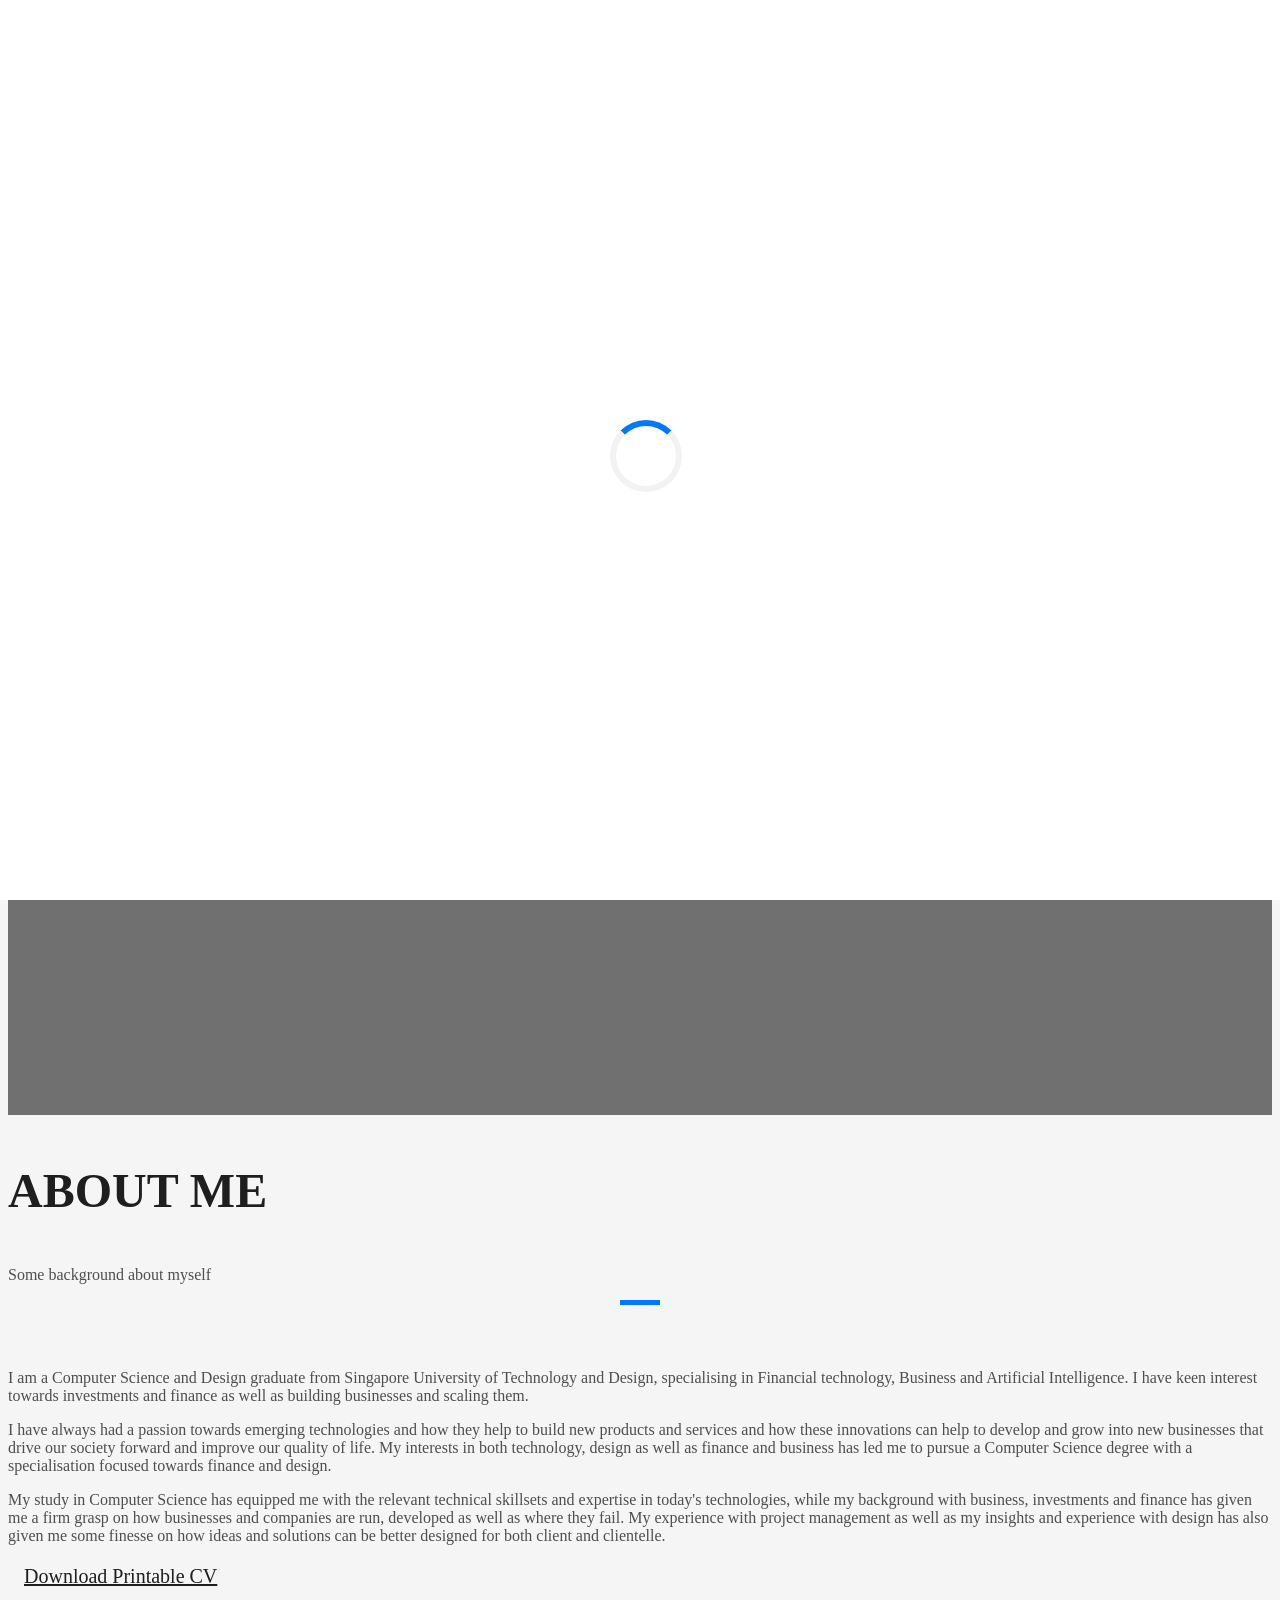
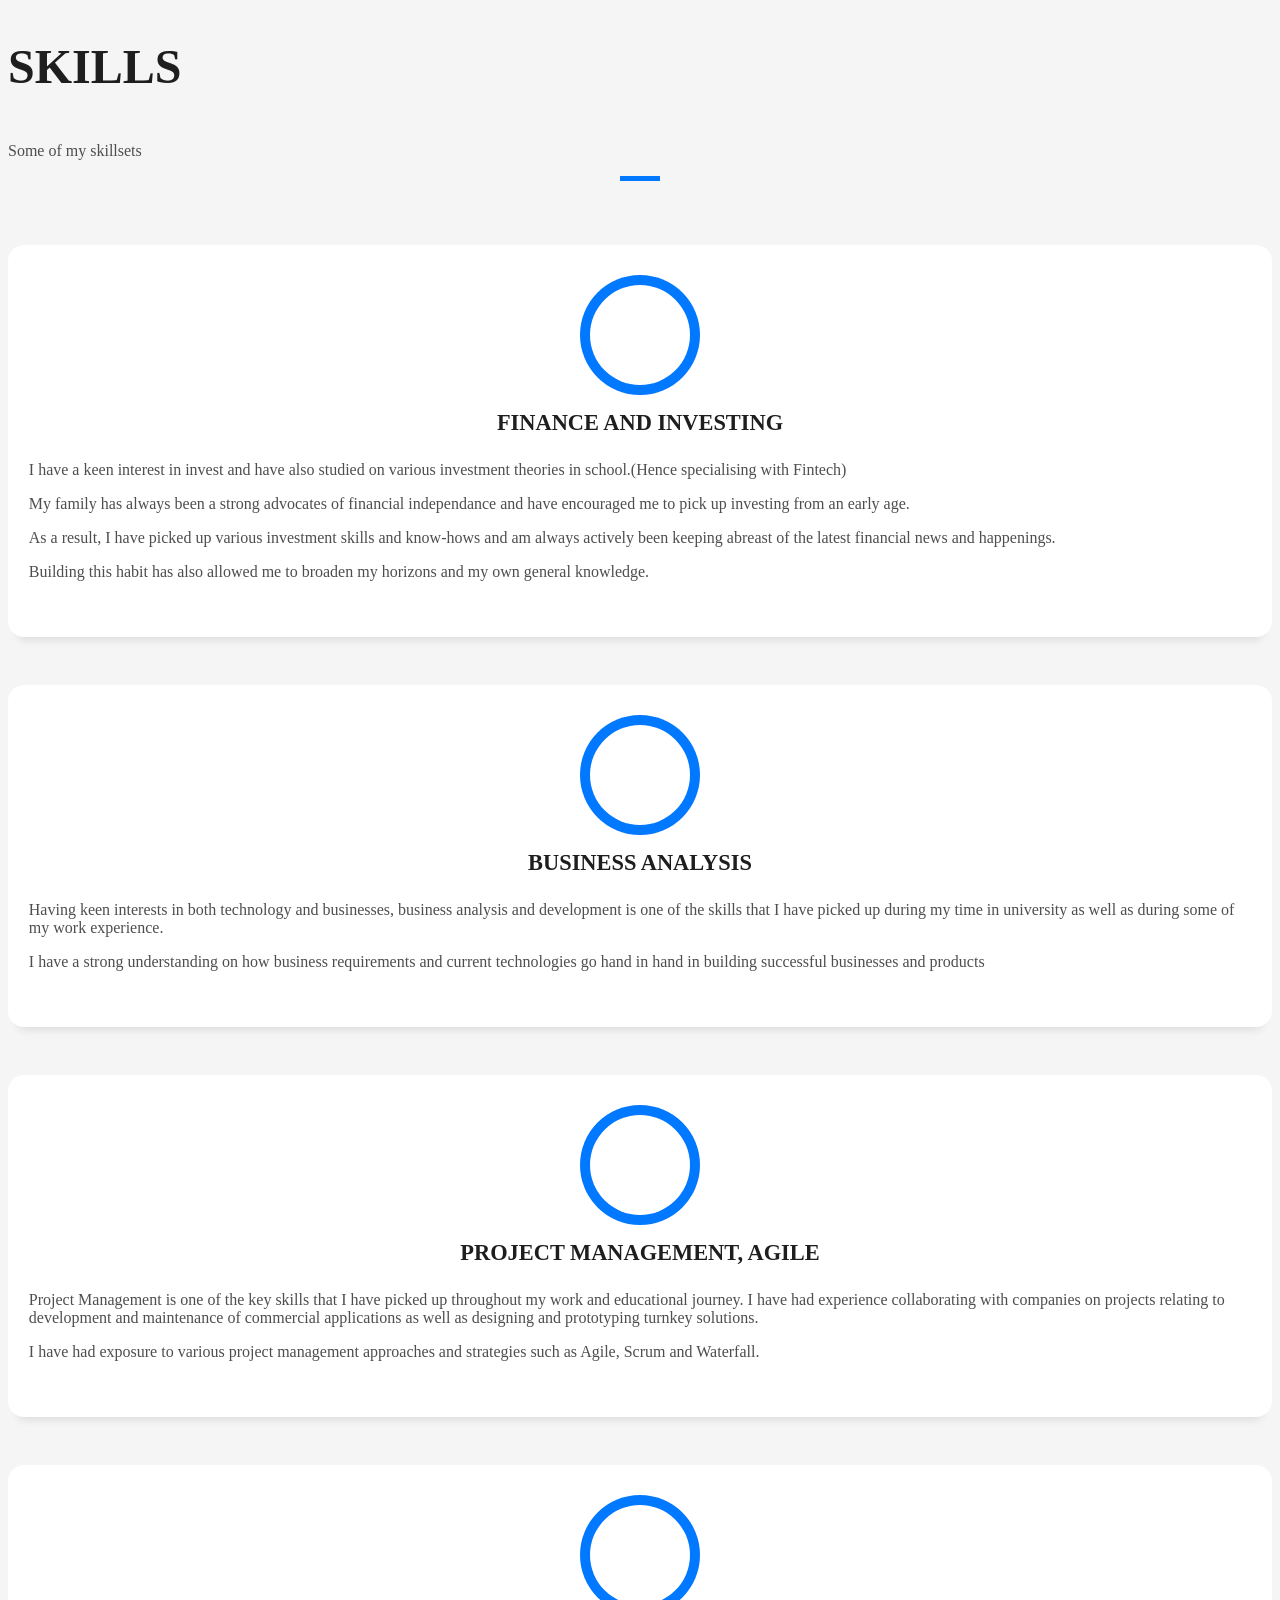
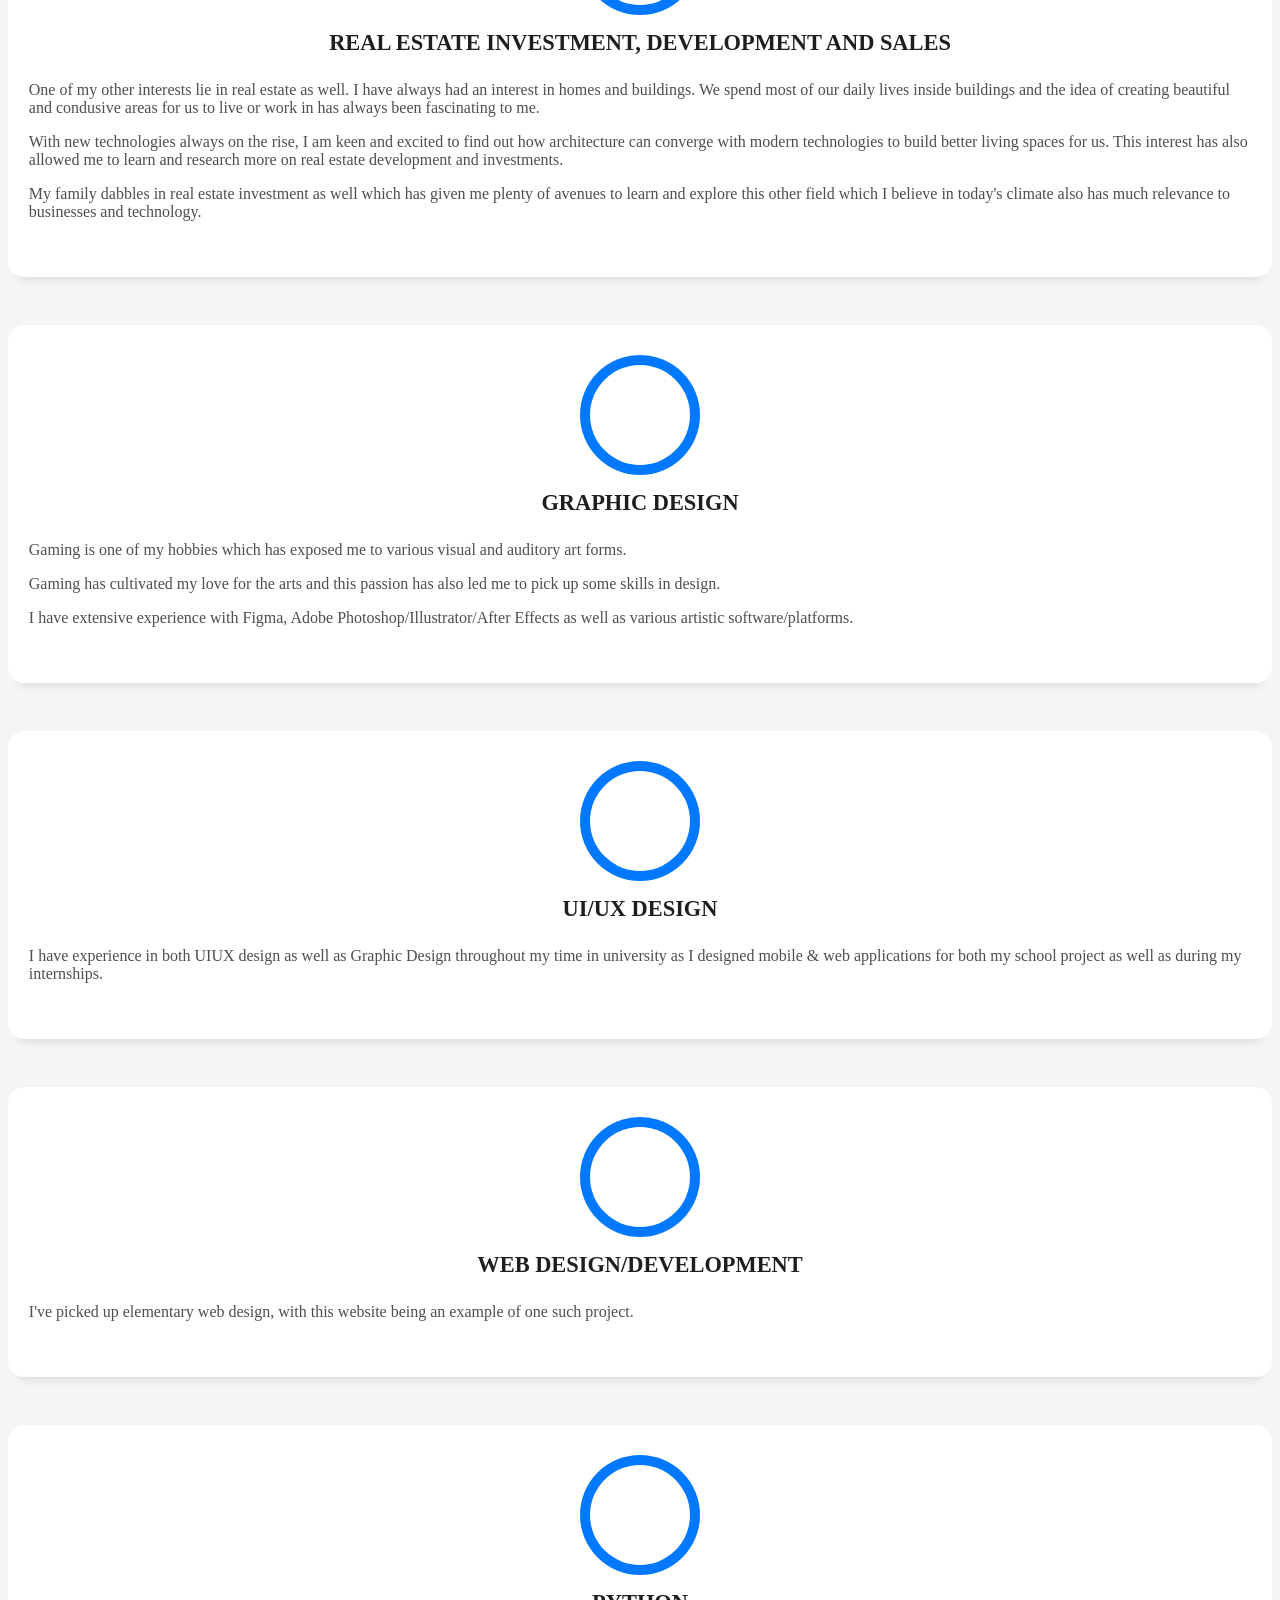
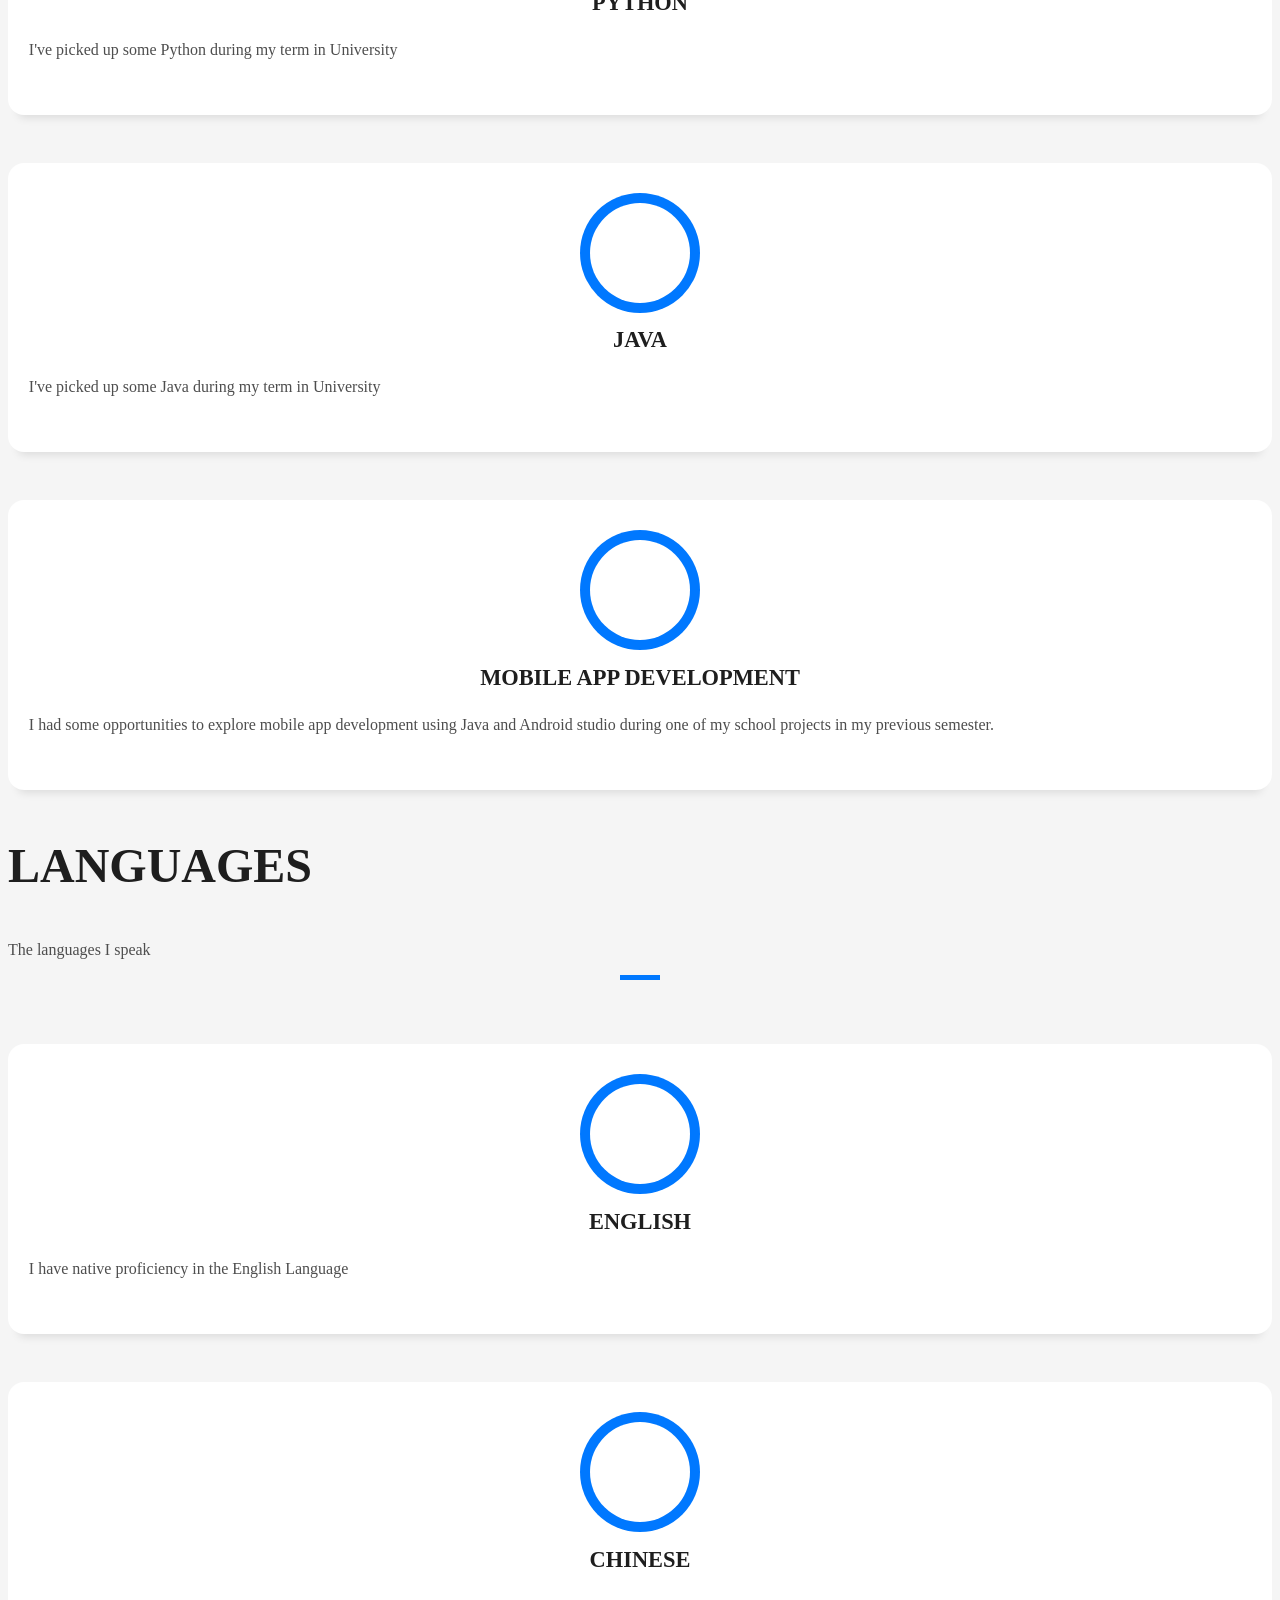
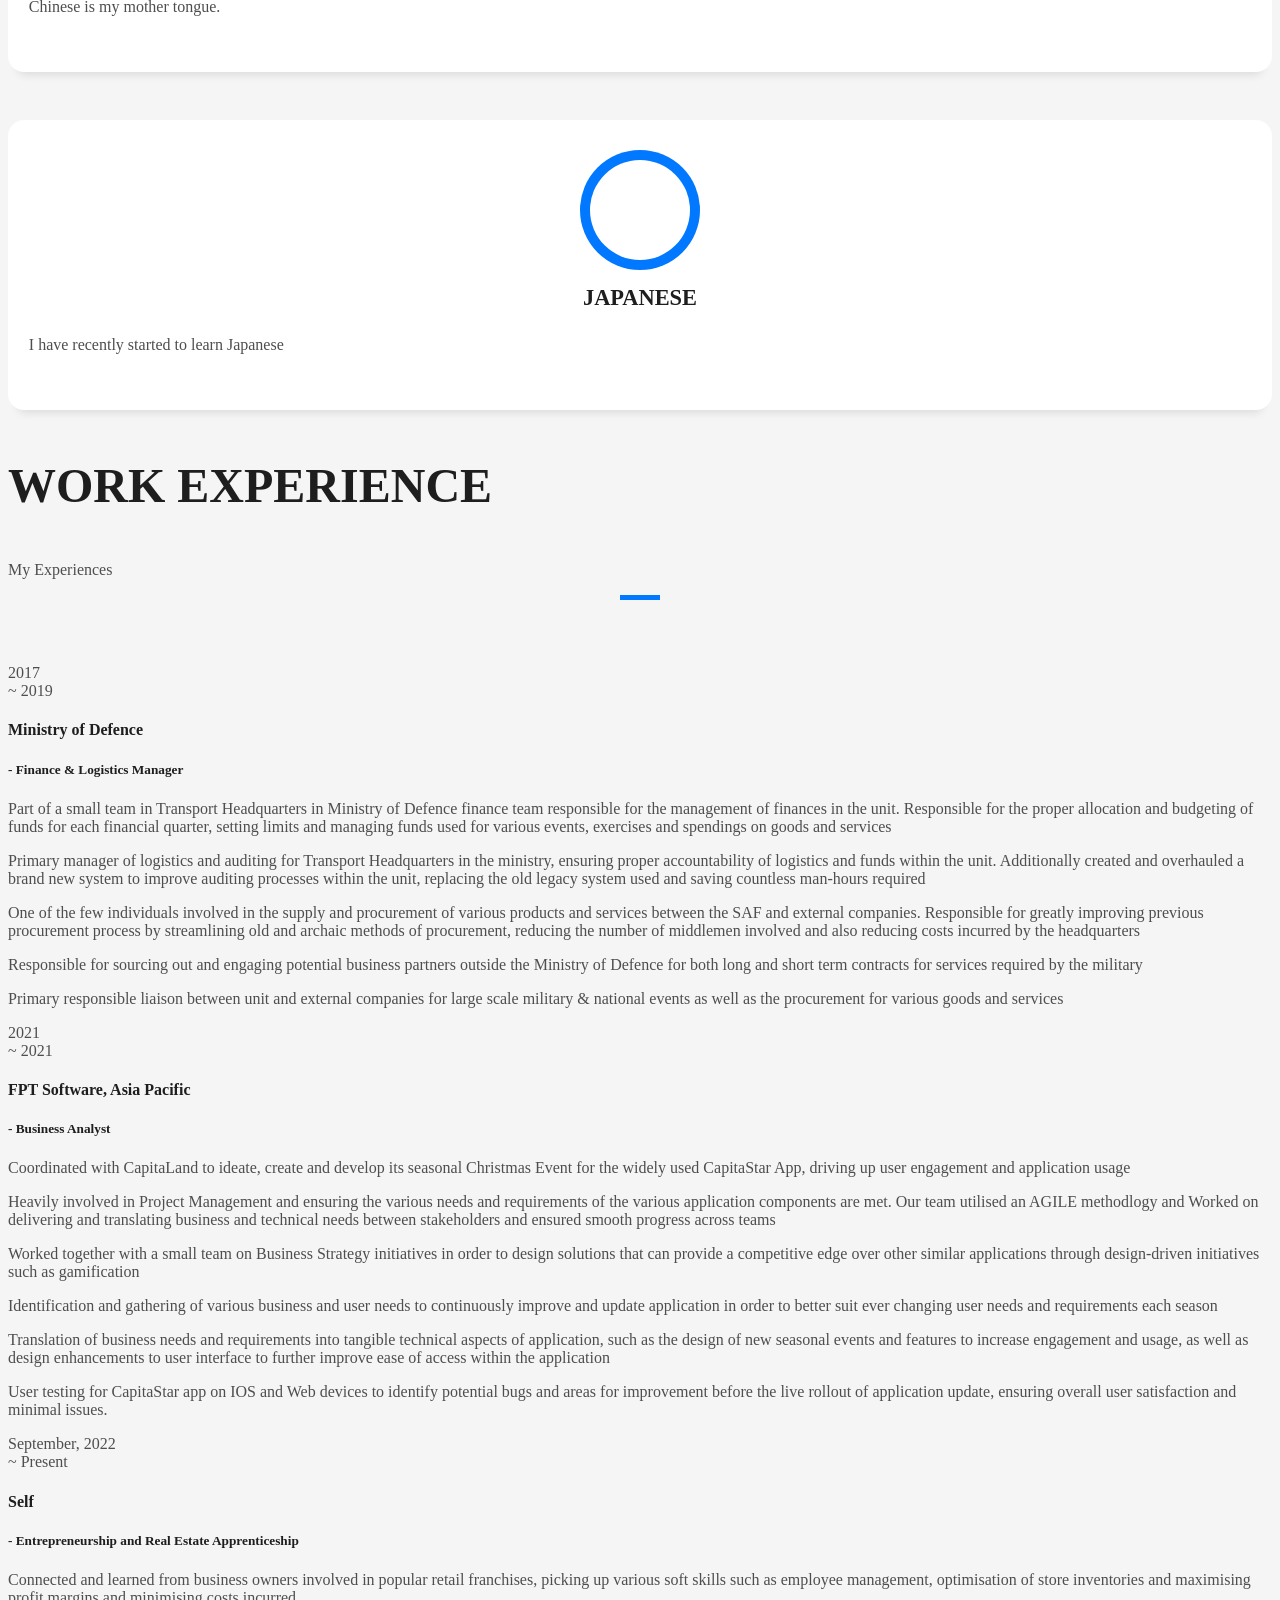
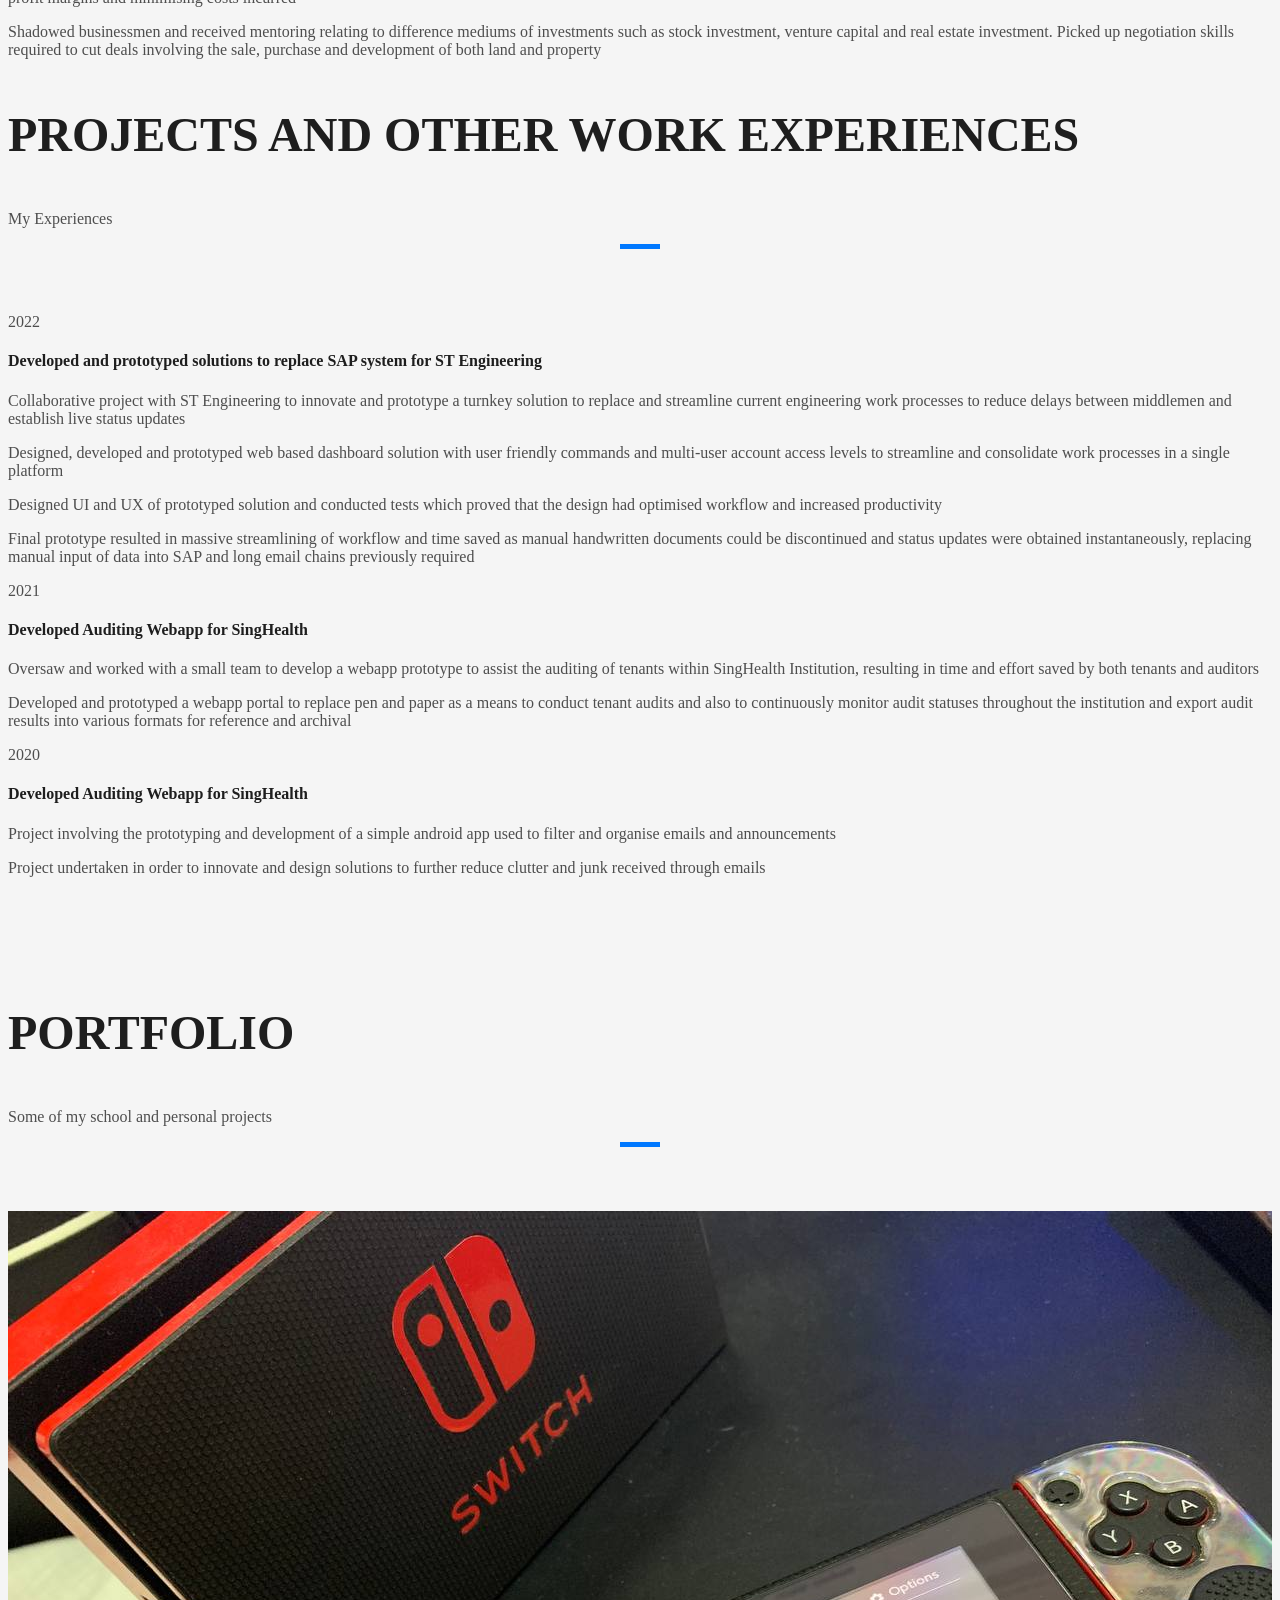
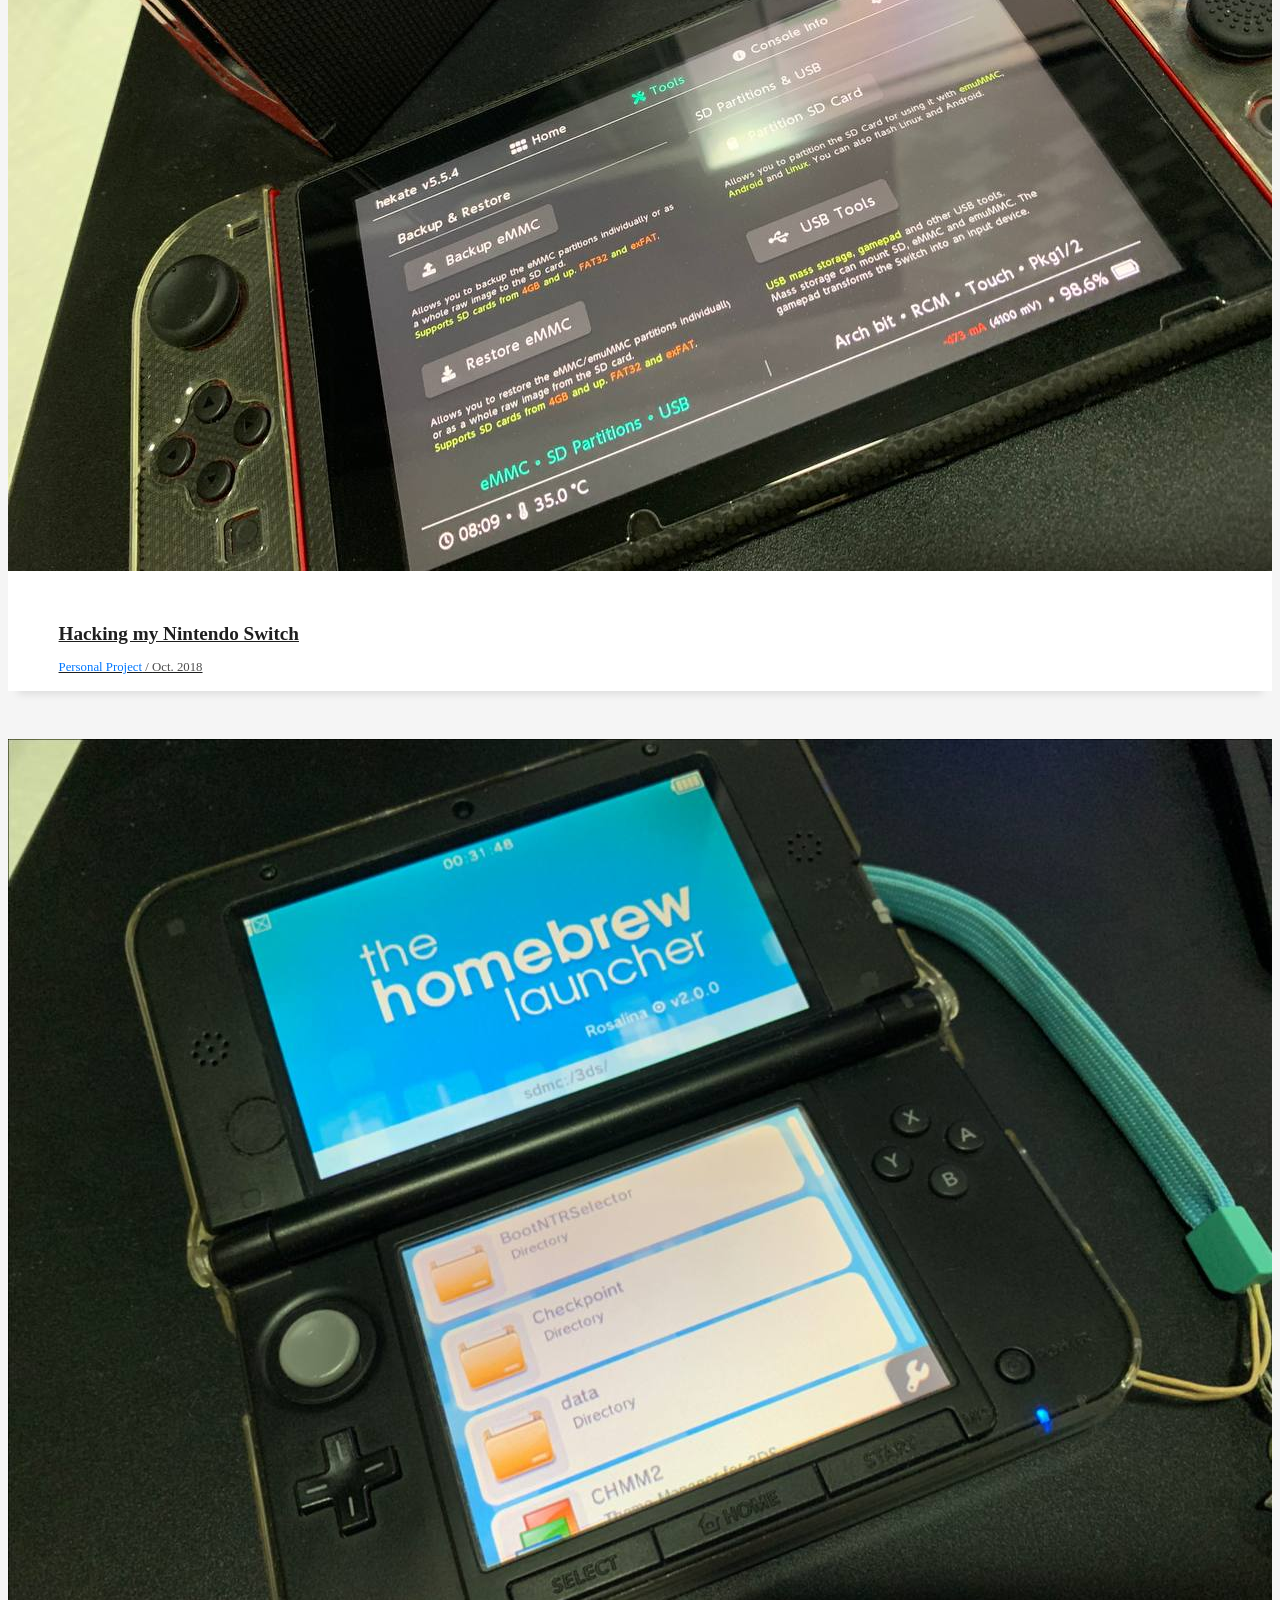
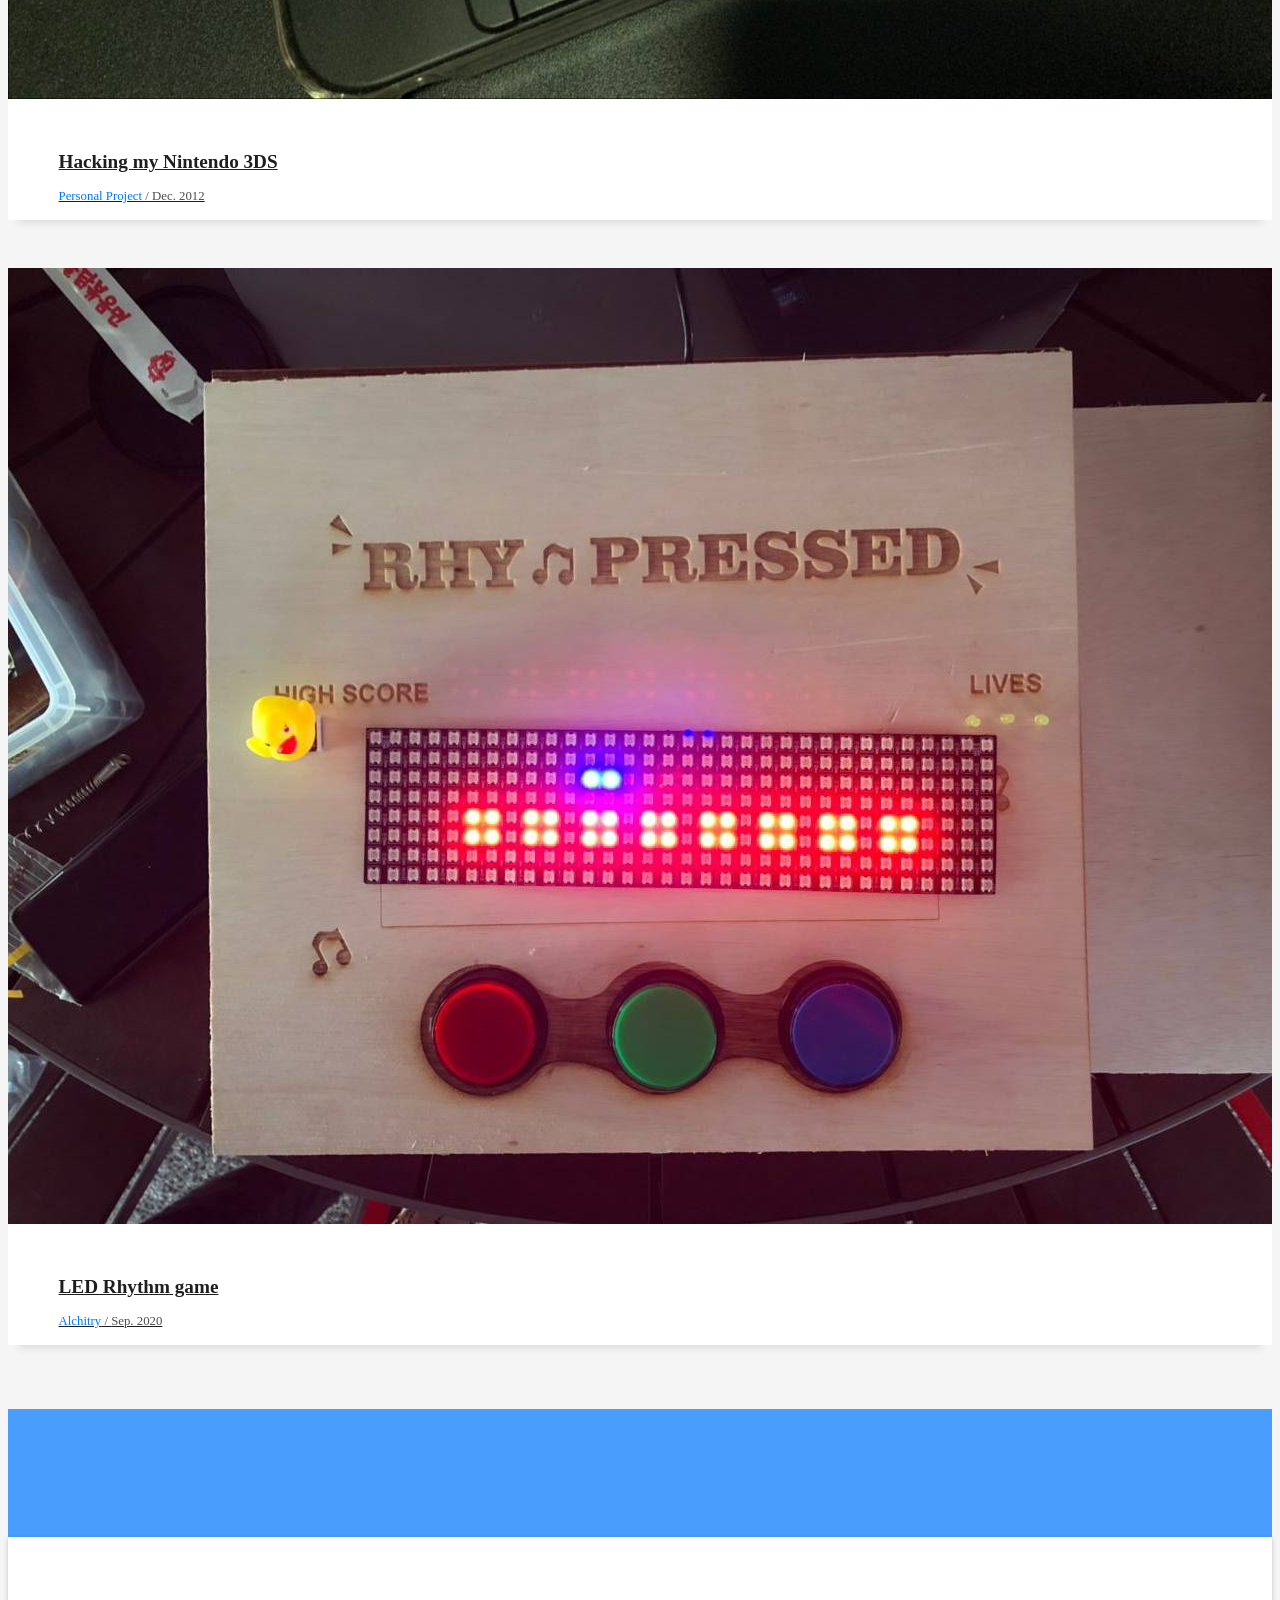
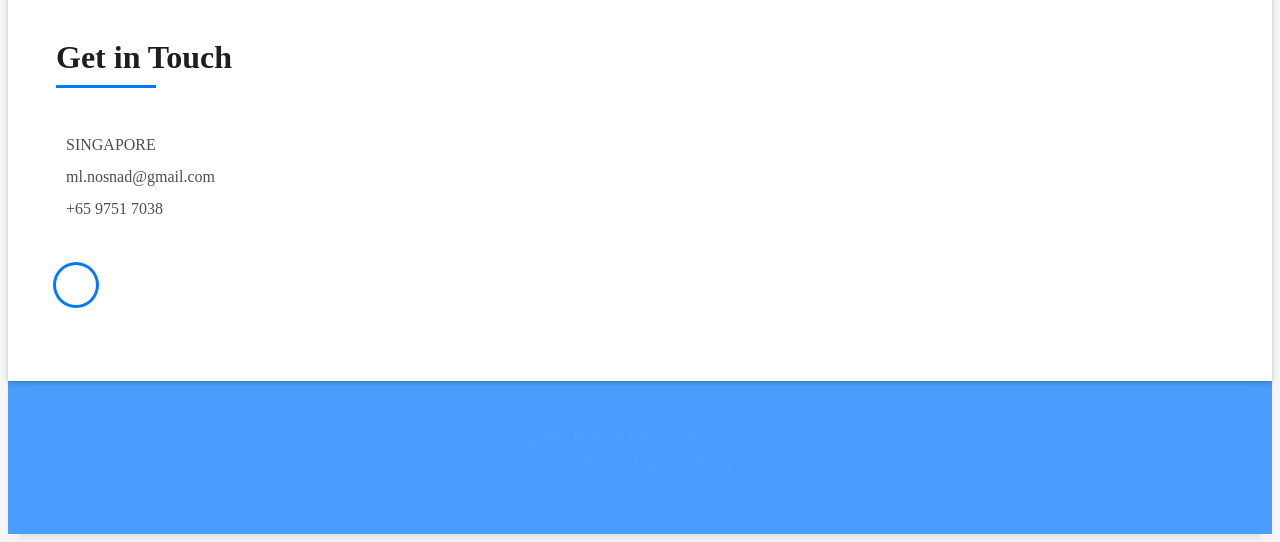
==== commit 09cb7655: "Add files via upload" ====
--- a/index.html
+++ b/index.html
@@ -232,41 +232,19 @@
         <div class="col-md-4">
           <div class="service-box">
             <div class="service-ico">
-              <span class="ico-circle"><i class="ion-monitor"></i></span>
-            </div>
-            <div class="service-content">
-              <h2 class="s-title">Web Design/Development</h2>
+              <span class="ico-circle"><i class="ion-paintbrush"></i></span>
+            </div>
+            <div class="service-content">
+              <h2 class="s-title">Graphic Design</h2>
               <p class="s-description text-center">
                 <p align=” justify”></p> 
-                I've picked up elementary web design, with this website being an example of one such project.
-              </p>
-            </div>
-          </div>
-        </div>
-        <div class="col-md-4">
-          <div class="service-box">
-            <div class="service-ico">
-              <span class="ico-circle"><i class="ion-code-working"></i></span>
-            </div>
-            <div class="service-content">
-              <h2 class="s-title">Python</h2>
-              <p class="s-description text-center">
-                <p align=” justify”></p> 
-                I've picked up some Python during my term in University
-              </p>
-            </div>
-          </div>
-        </div>
-        <div class="col-md-4">
-          <div class="service-box">
-            <div class="service-ico">
-              <span class="ico-circle"><i class="ion-code-working"></i></span>
-            </div>
-            <div class="service-content">
-              <h2 class="s-title">Java</h2>
-              <p class="s-description text-center">
-                <p align=” justify”></p> 
-                I've picked up some Java during my term in University
+                Gaming is one of my hobbies which has exposed me to various visual and auditory art forms.
+              </p>
+
+                Gaming has cultivated my love for the arts and this passion has also led me to pick up some skills in design.
+              </p>
+
+                I have extensive experience with Figma, Adobe Photoshop/Illustrator/After Effects as well as various artistic software/platforms.
               </p>
             </div>
           </div>
@@ -289,6 +267,48 @@
         <div class="col-md-4">
           <div class="service-box">
             <div class="service-ico">
+              <span class="ico-circle"><i class="ion-monitor"></i></span>
+            </div>
+            <div class="service-content">
+              <h2 class="s-title">Web Design/Development</h2>
+              <p class="s-description text-center">
+                <p align=” justify”></p> 
+                I've picked up elementary web design, with this website being an example of one such project.
+              </p>
+            </div>
+          </div>
+        </div>
+        <div class="col-md-4">
+          <div class="service-box">
+            <div class="service-ico">
+              <span class="ico-circle"><i class="ion-code-working"></i></span>
+            </div>
+            <div class="service-content">
+              <h2 class="s-title">Python</h2>
+              <p class="s-description text-center">
+                <p align=” justify”></p> 
+                I've picked up some Python during my term in University
+              </p>
+            </div>
+          </div>
+        </div>
+        <div class="col-md-4">
+          <div class="service-box">
+            <div class="service-ico">
+              <span class="ico-circle"><i class="ion-code-working"></i></span>
+            </div>
+            <div class="service-content">
+              <h2 class="s-title">Java</h2>
+              <p class="s-description text-center">
+                <p align=” justify”></p> 
+                I've picked up some Java during my term in University
+              </p>
+            </div>
+          </div>
+        </div>
+        <div class="col-md-4">
+          <div class="service-box">
+            <div class="service-ico">
               <span class="ico-circle"><i class="ion-android-phone-portrait"></i></span>
             </div>
             <div class="service-content">
@@ -301,26 +321,7 @@
             </div>
           </div>
         </div>
-        <div class="col-md-4">
-          <div class="service-box">
-            <div class="service-ico">
-              <span class="ico-circle"><i class="ion-paintbrush"></i></span>
-            </div>
-            <div class="service-content">
-              <h2 class="s-title">Graphic Design</h2>
-              <p class="s-description text-center">
-                <p align=” justify”></p> 
-                Gaming is one of my hobbies which has exposed me to various visual and auditory art forms.
-              </p>
-
-                Gaming has cultivated my love for the arts and this passion has also led me to pick up some skills in design.
-              </p>
-
-                I have extensive experience with Figma, Adobe Photoshop/Illustrator/After Effects as well as various artistic software/platforms.
-              </p>
-            </div>
-          </div>
-        </div>
+
 
   <!--/ Languages Start /-->
   <section id="service" class="services-mf route">
@@ -547,7 +548,7 @@
       <div class="row media">
         <div class="col-xs-12 col-sm-3 col-md-3 col-lg-3">
           <div class="expertiesico">
-            2022<br>~ 2022
+            2022
           </div>
         </div>
         <div class="expertiesdesc col-xs-12 col-sm-9 col-md-9 col-lg-9">
@@ -607,6 +608,7 @@
           </p>    
           
         </div>
+      </div>
 
       <div class="row media">
         <div class="col-xs-12 col-sm-3 col-md-3 col-lg-3">
@@ -615,23 +617,24 @@
           </div>
         </div>
         <div class="expertiesdesc col-xs-12 col-sm-9 col-md-9 col-lg-9">
-          <h4>Developed an Android app to organise emails</h4>
+          <h4>Developed Auditing Webapp for SingHealth</h4>
           <p>
 
           </p>
           <p>
             Project involving the prototyping and development of a simple android app
             used to filter and organise emails and announcements</p>
-          <p>  
+          <p>
             Project undertaken in order to innovate and design solutions to further
-            reduce clutter and junk received through emails</p>
+            reduce clutter and junk received through emails</p>  
           <p>  
             
               
-          </p>  
+          </p>    
           
         </div>
       </div>
+      
     </div>
   </div>  
   <!--Work Experties end -->
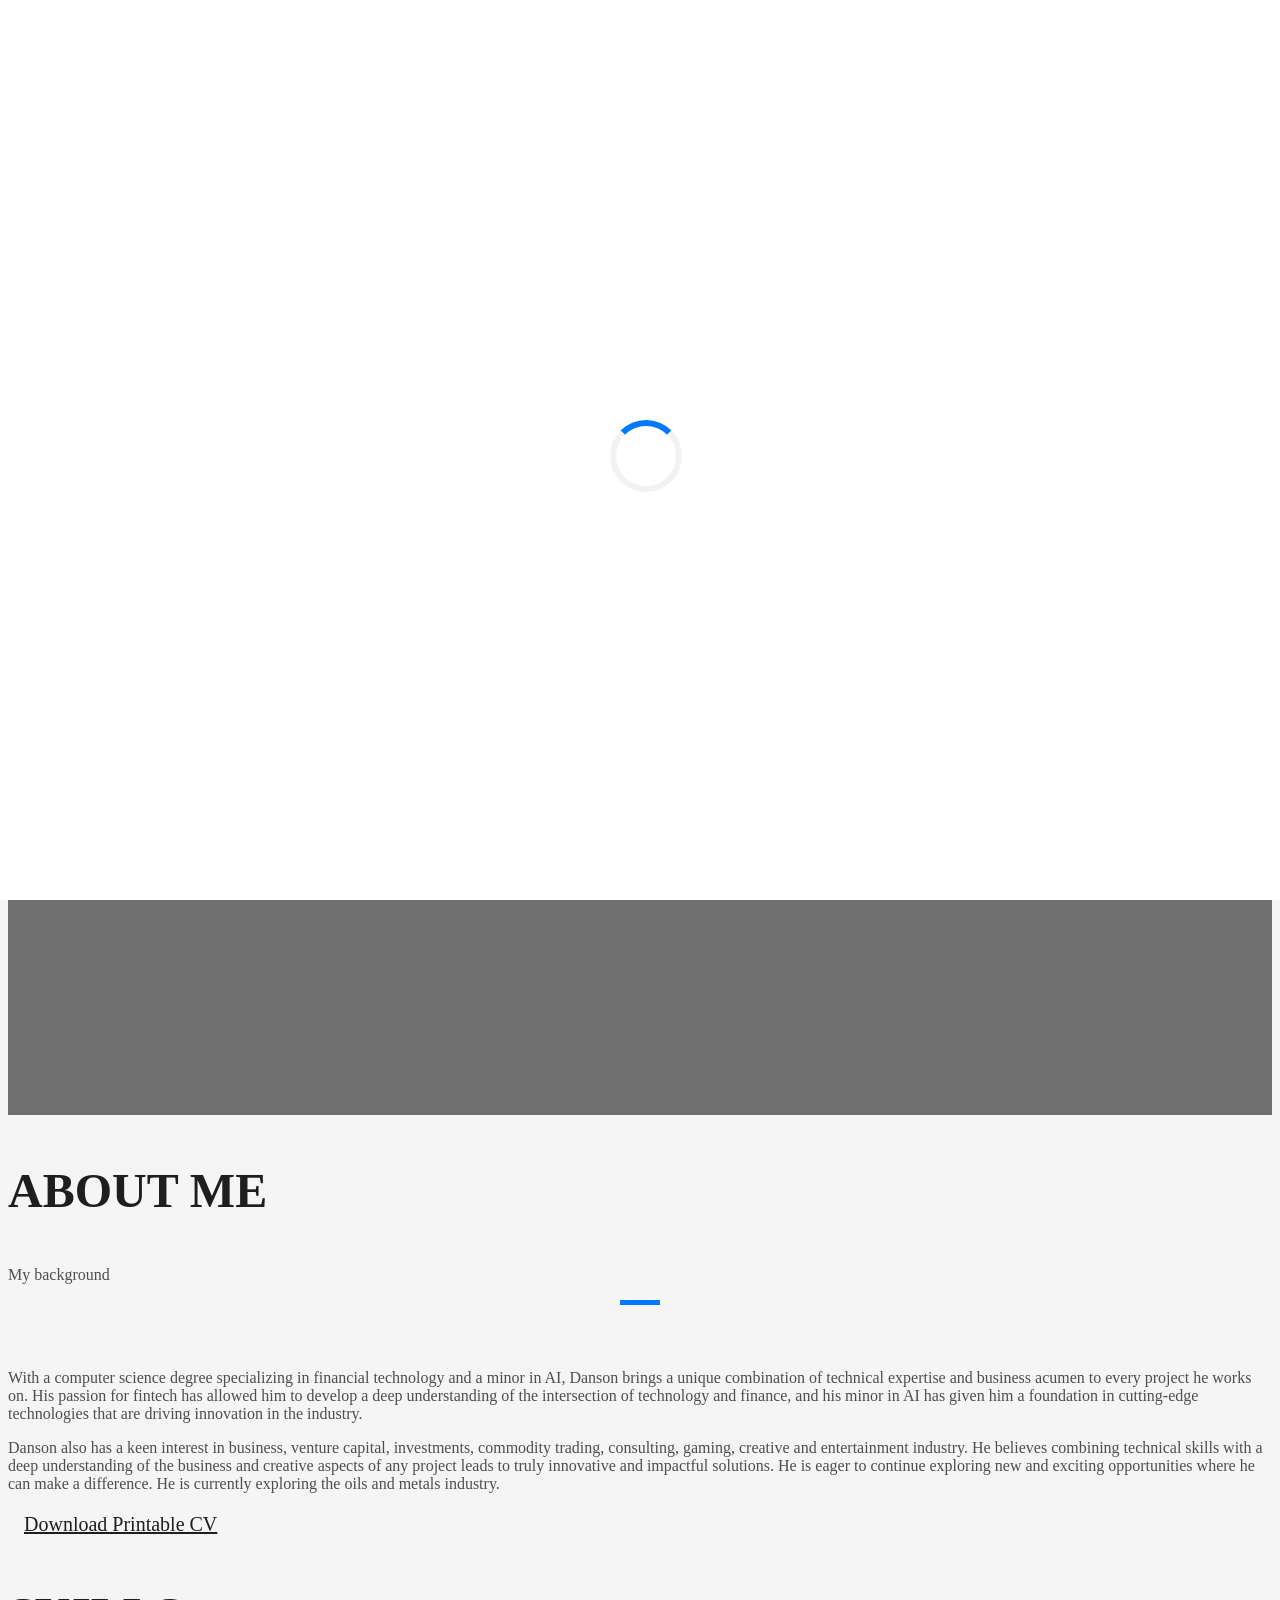
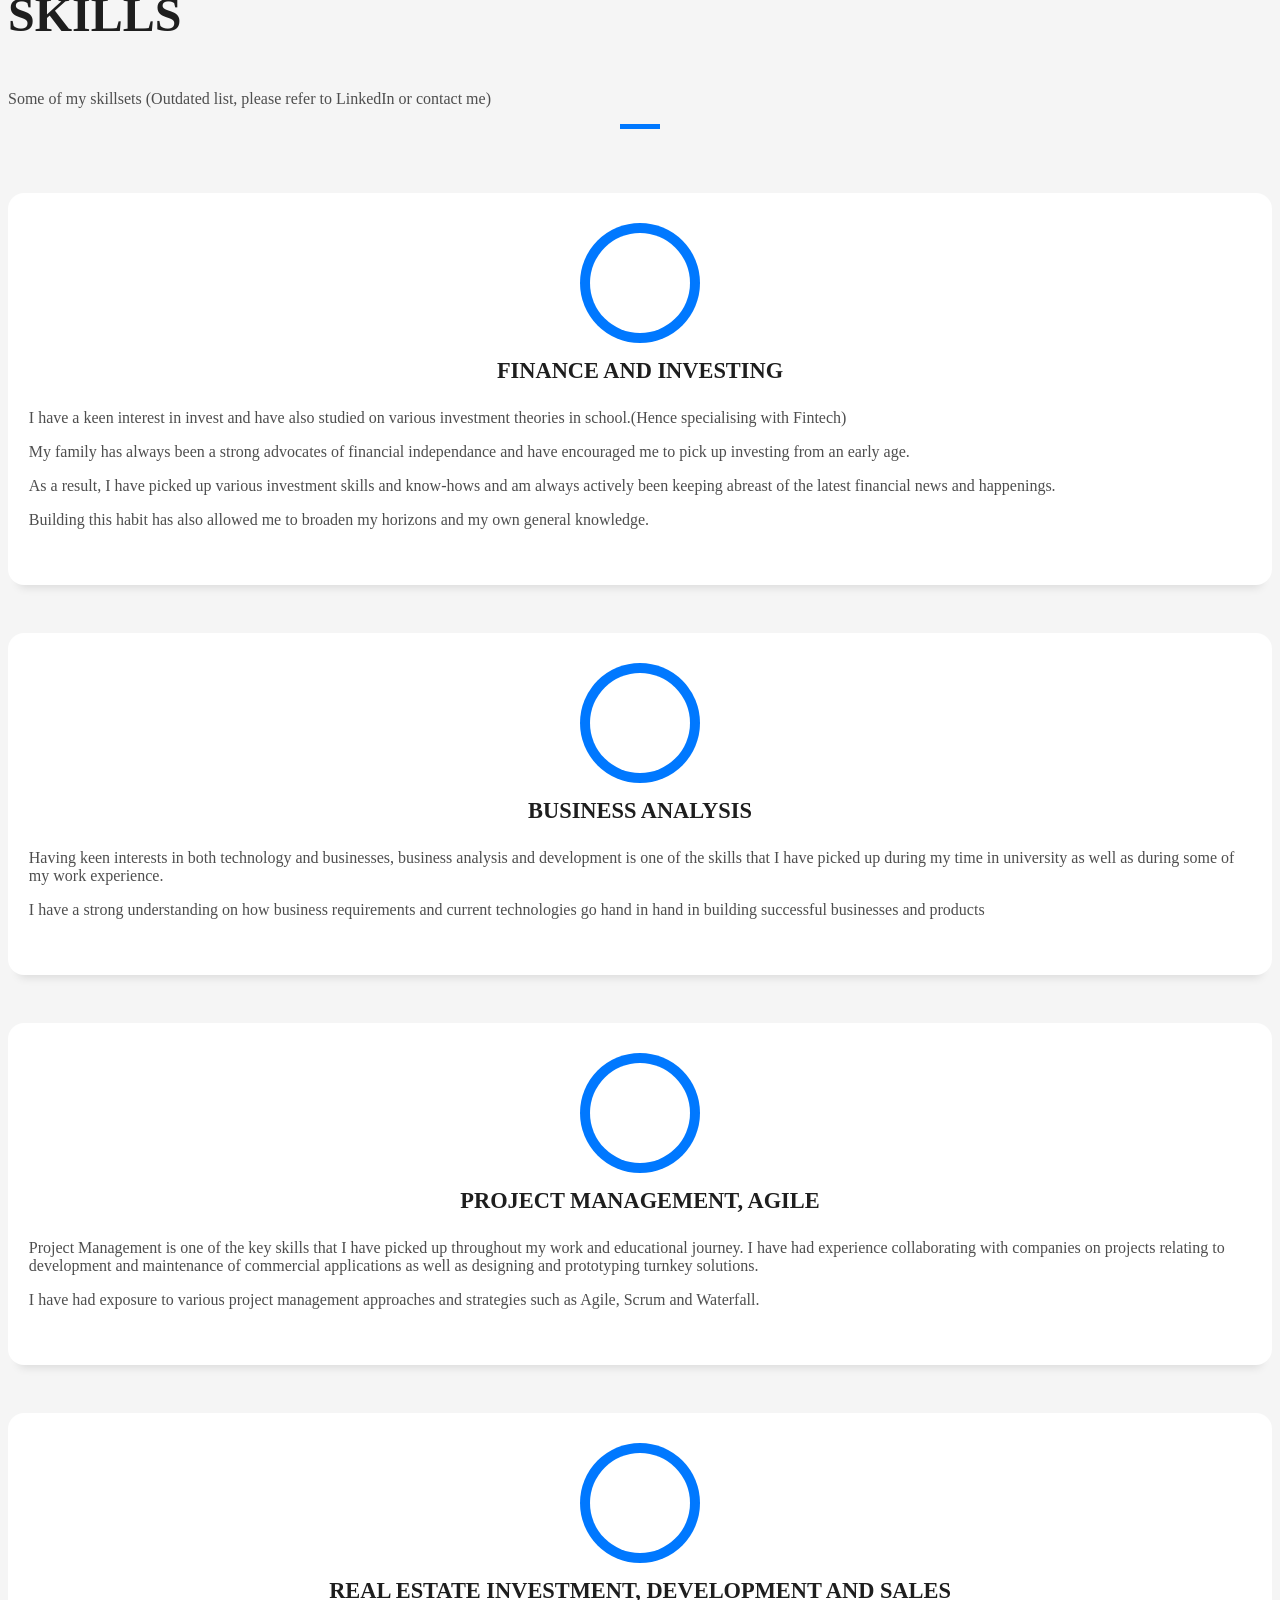
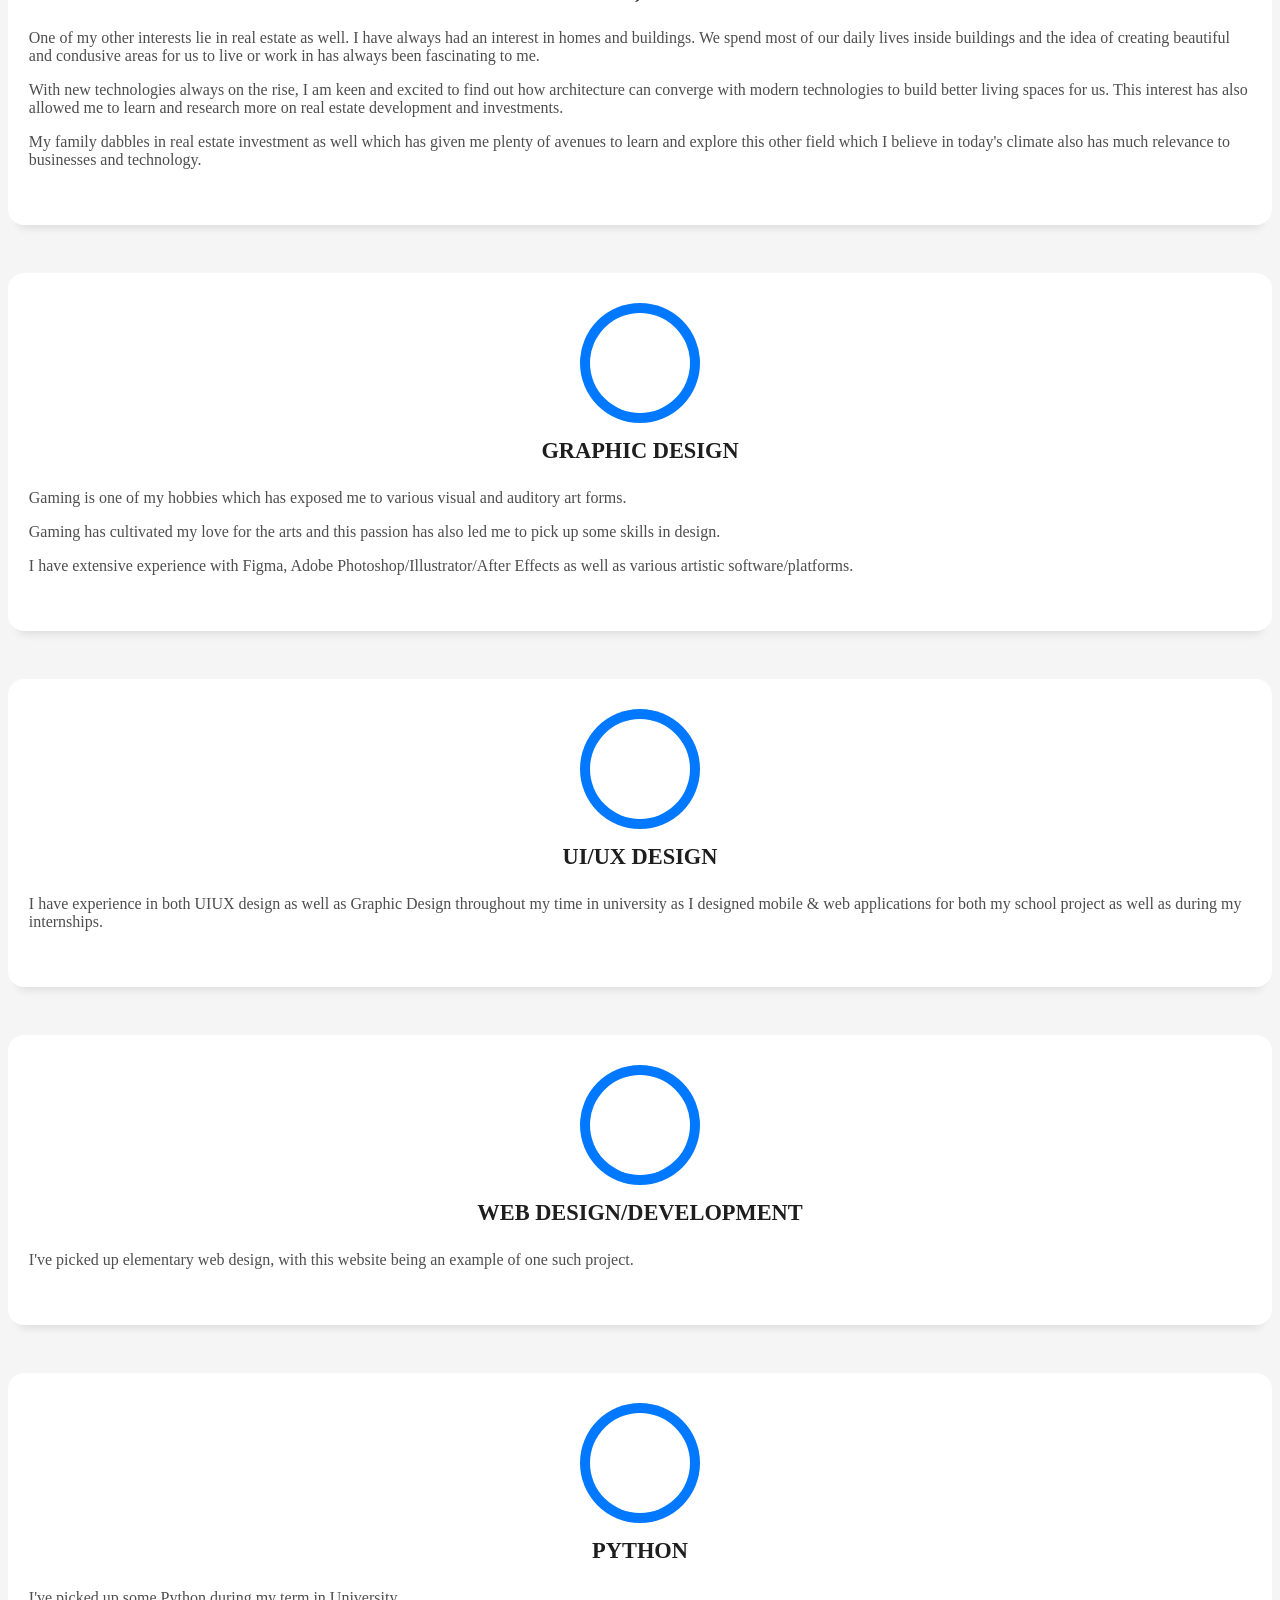
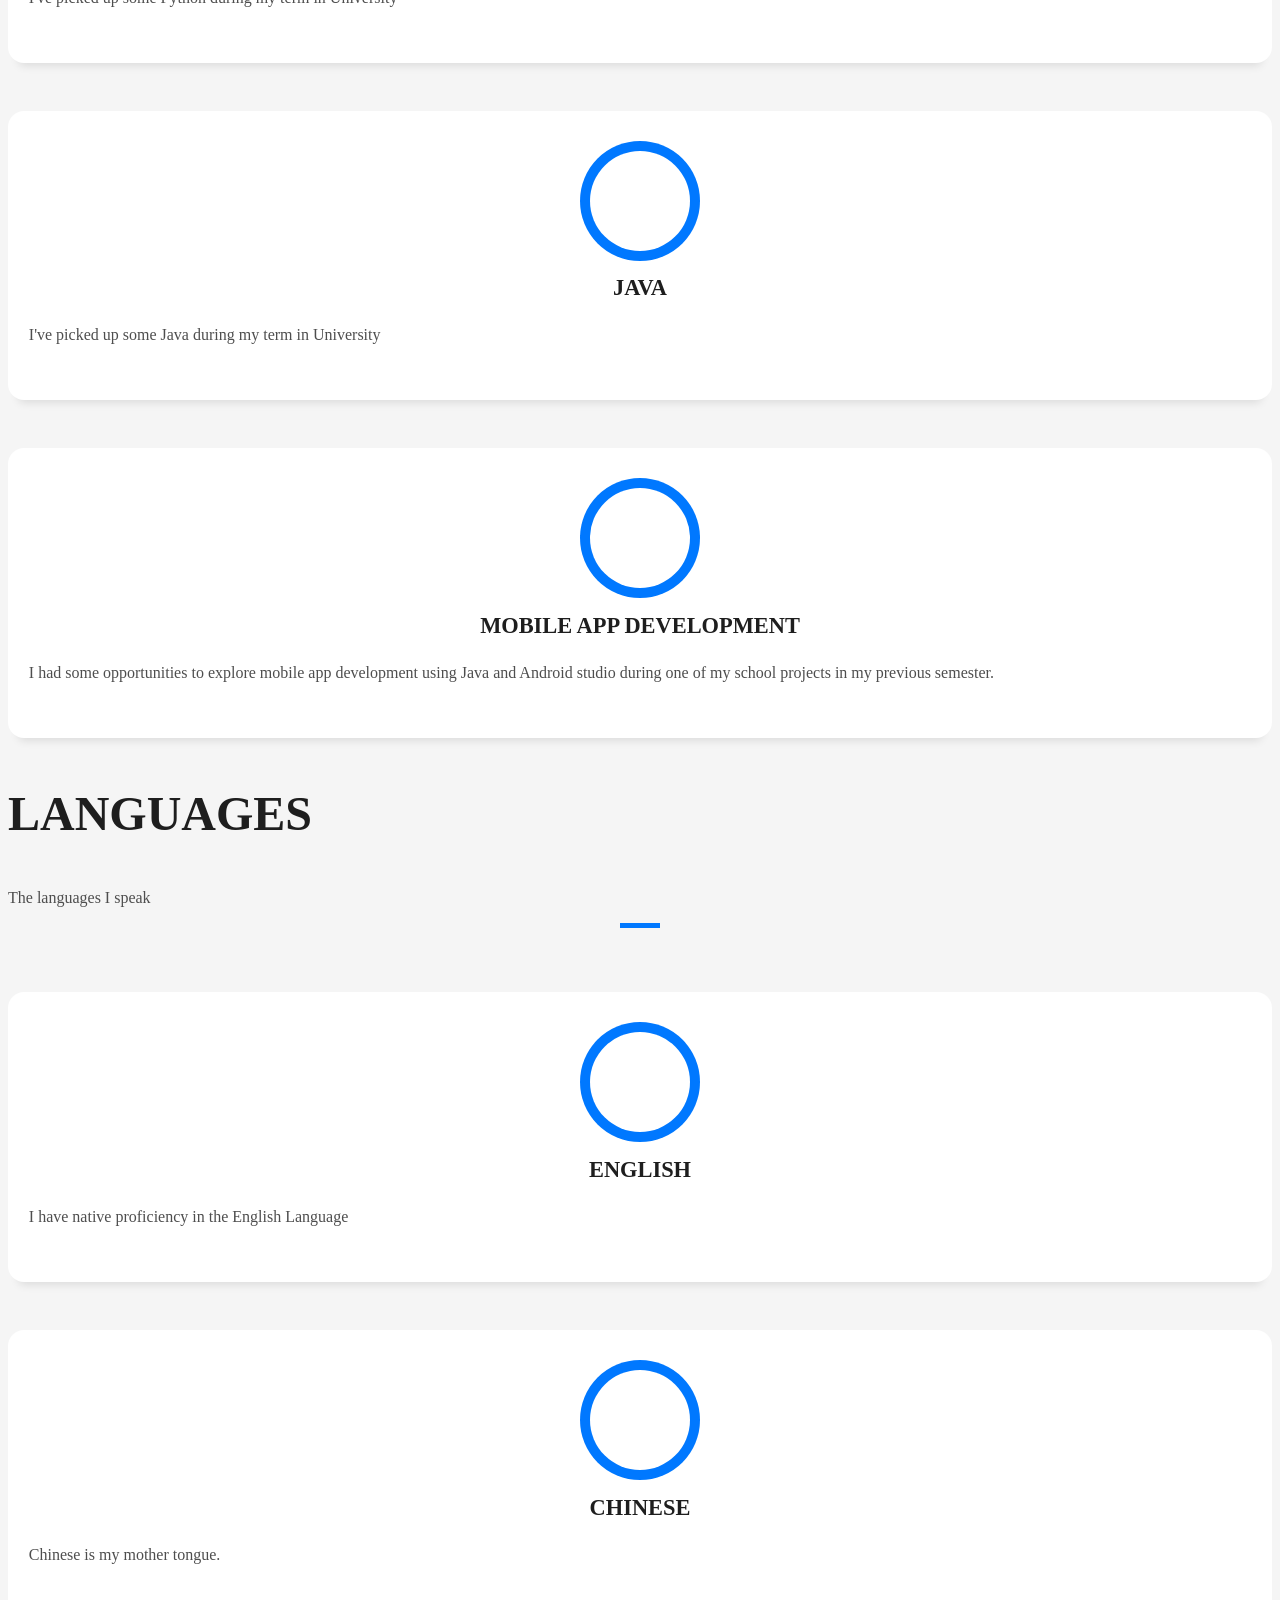
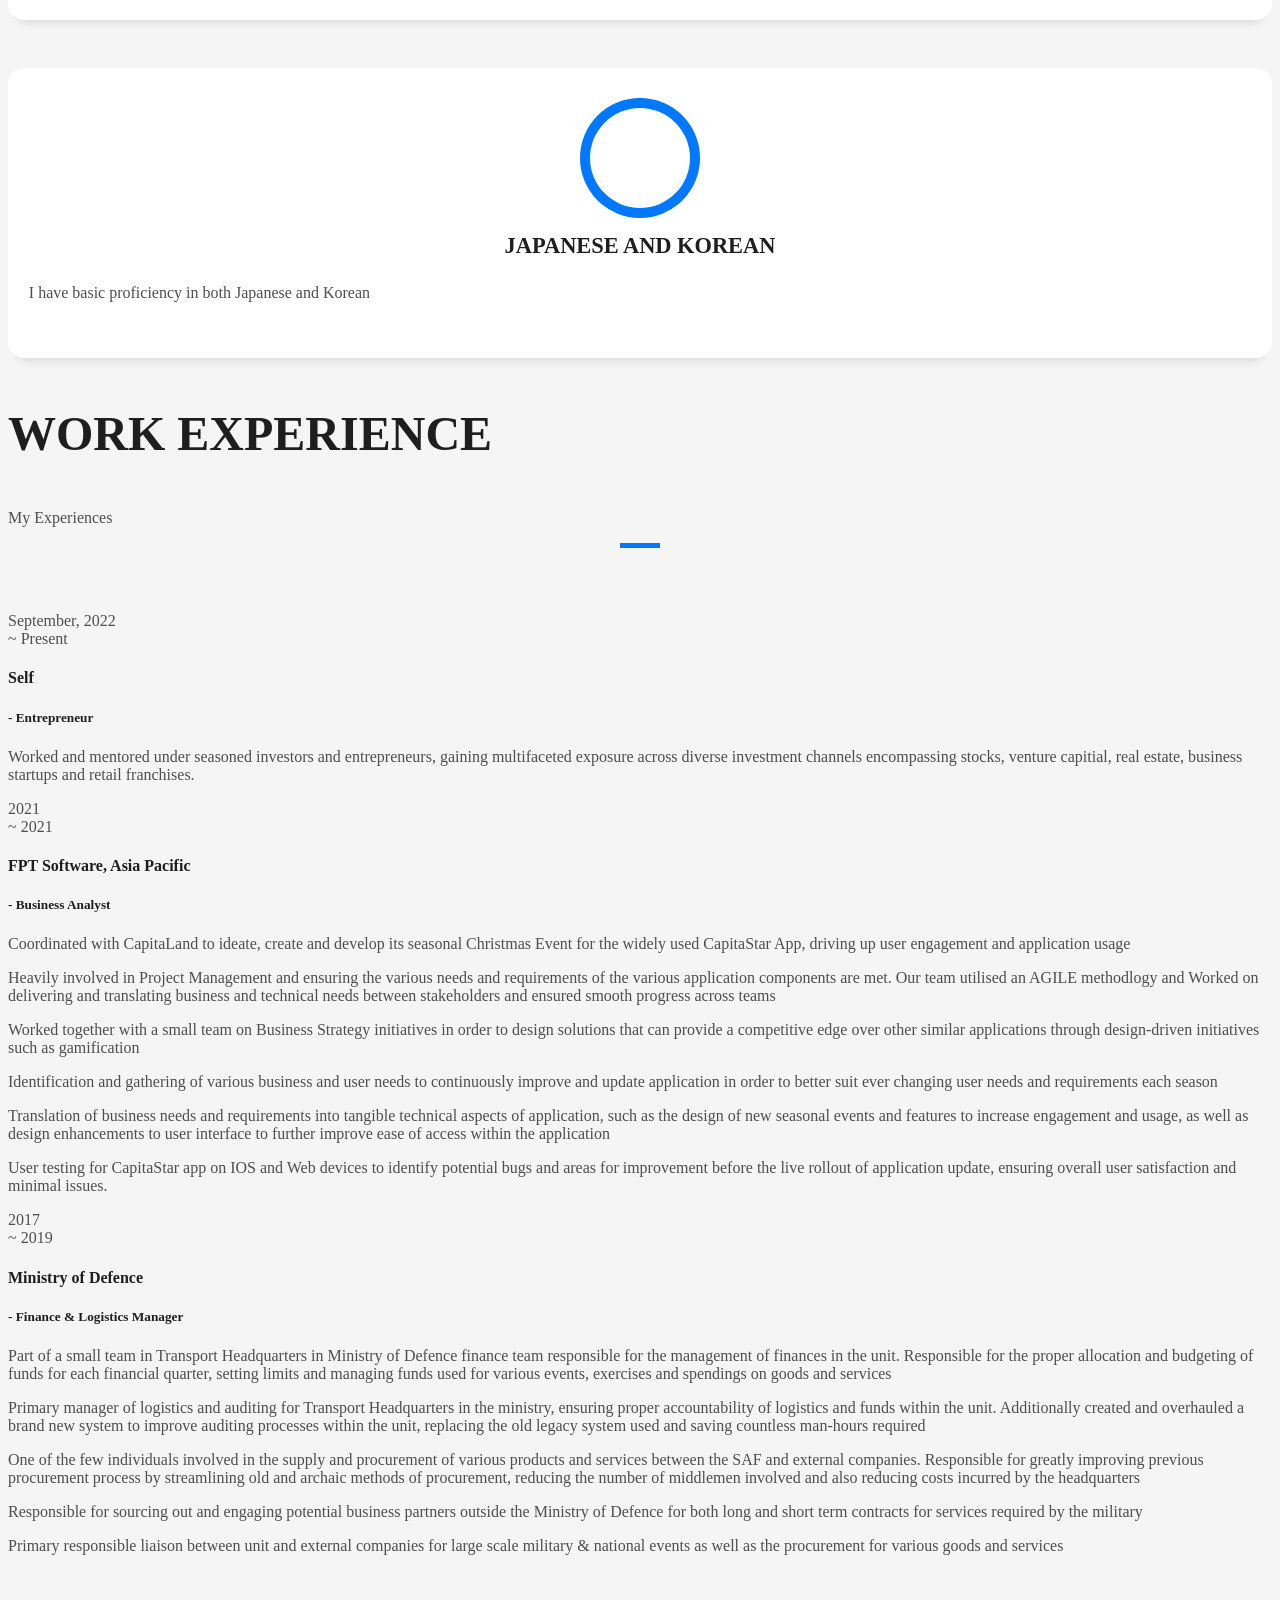
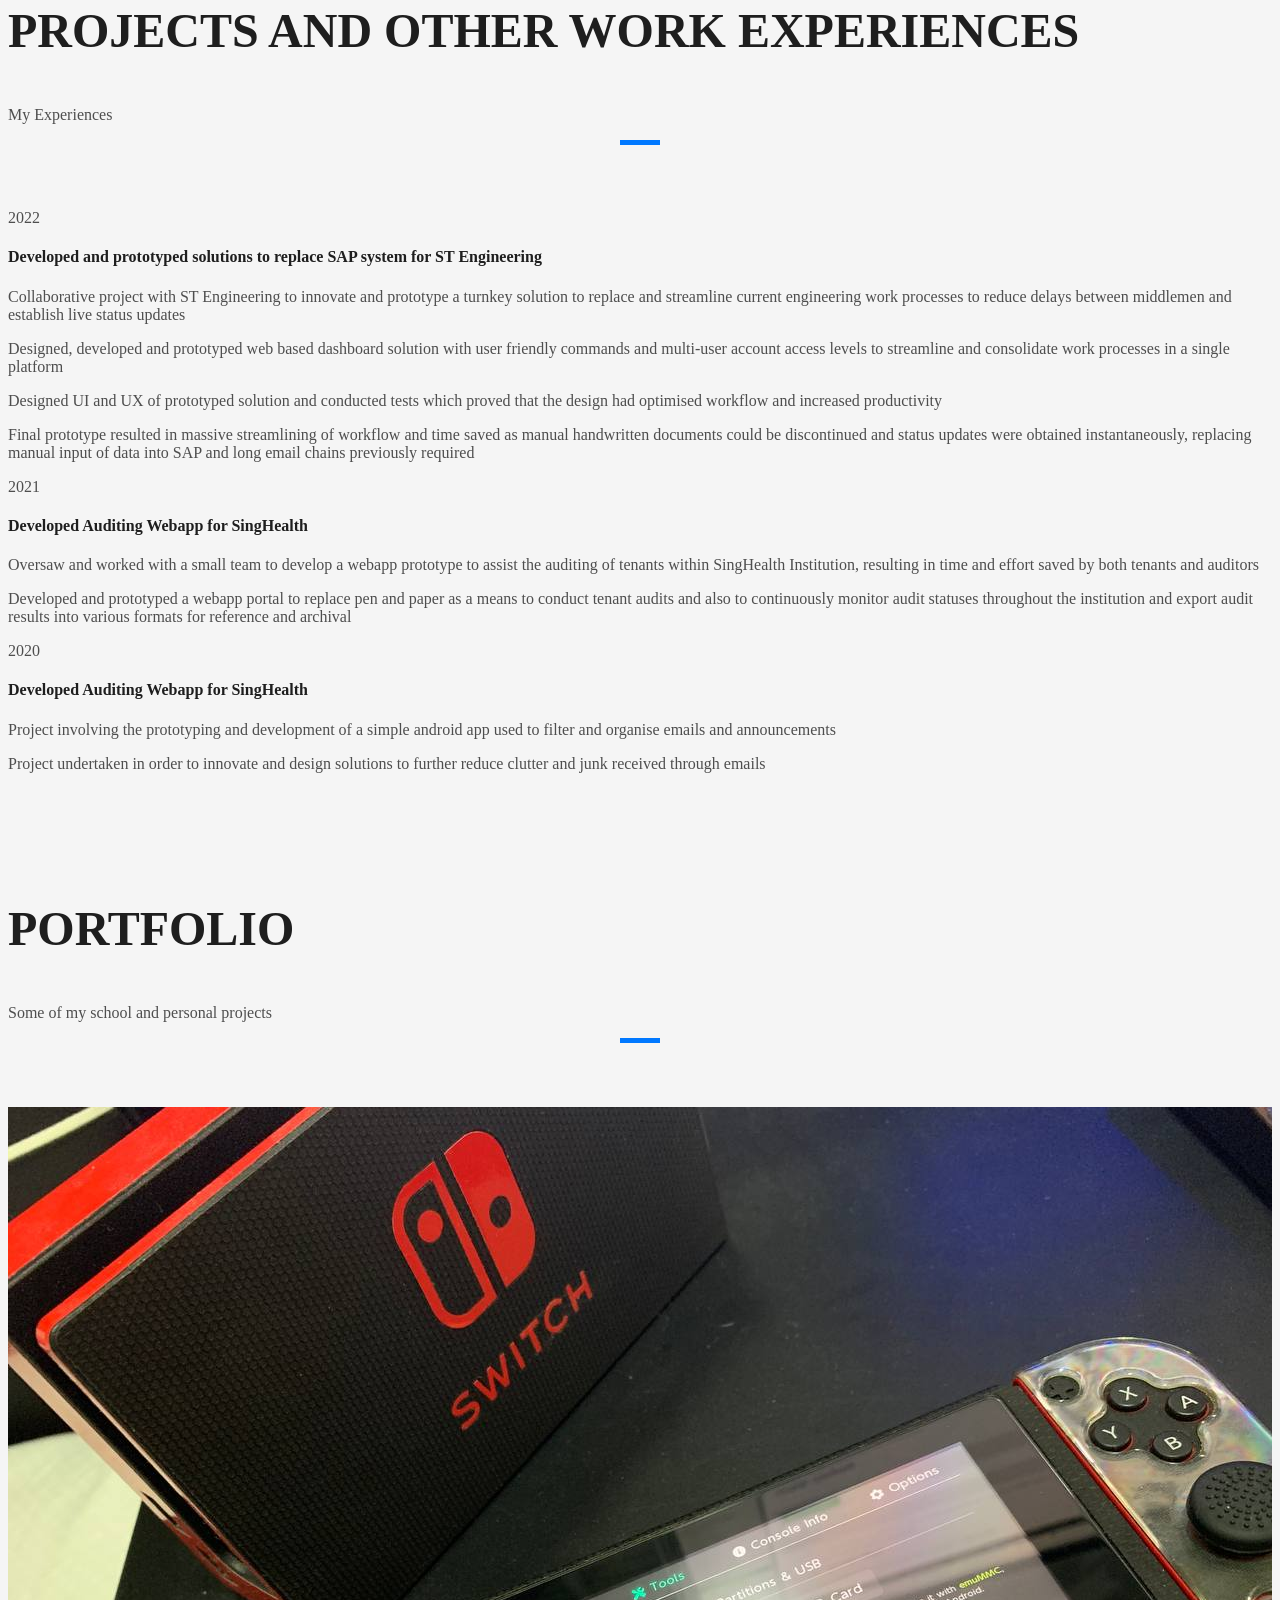
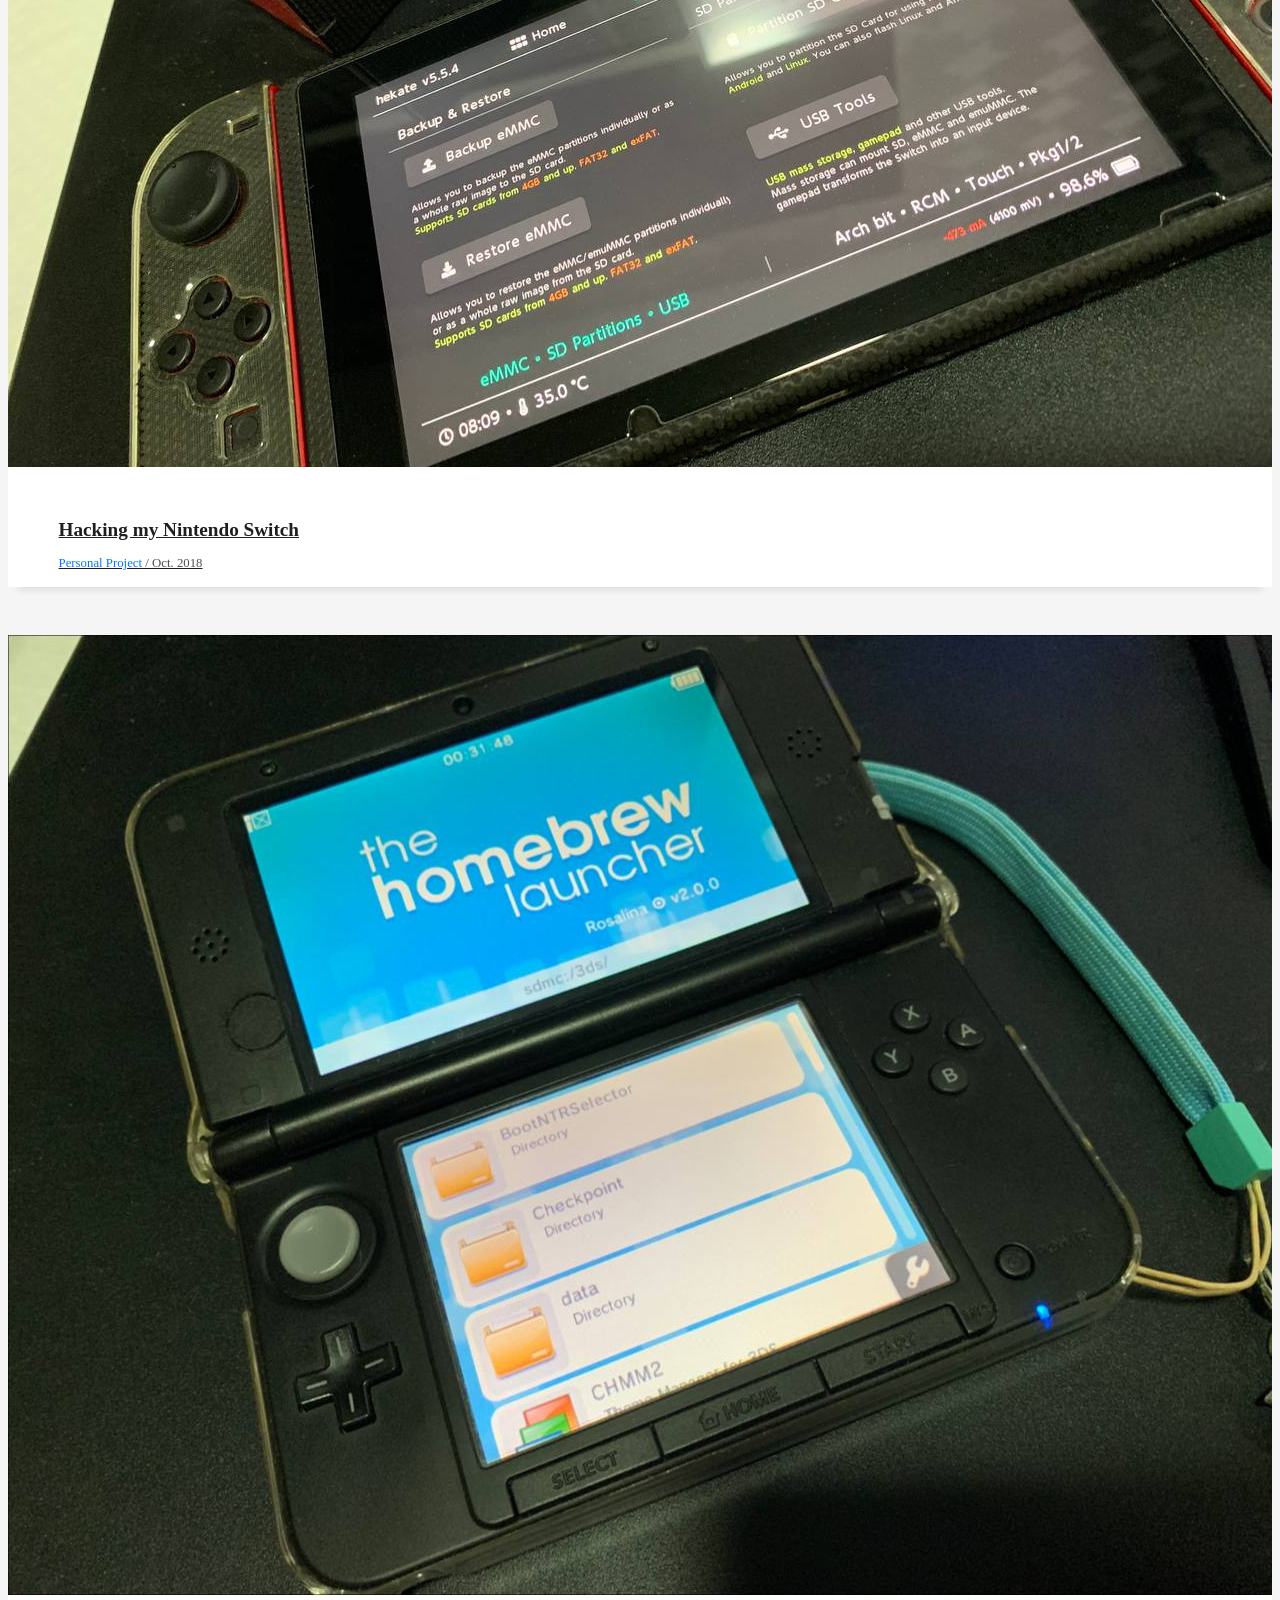
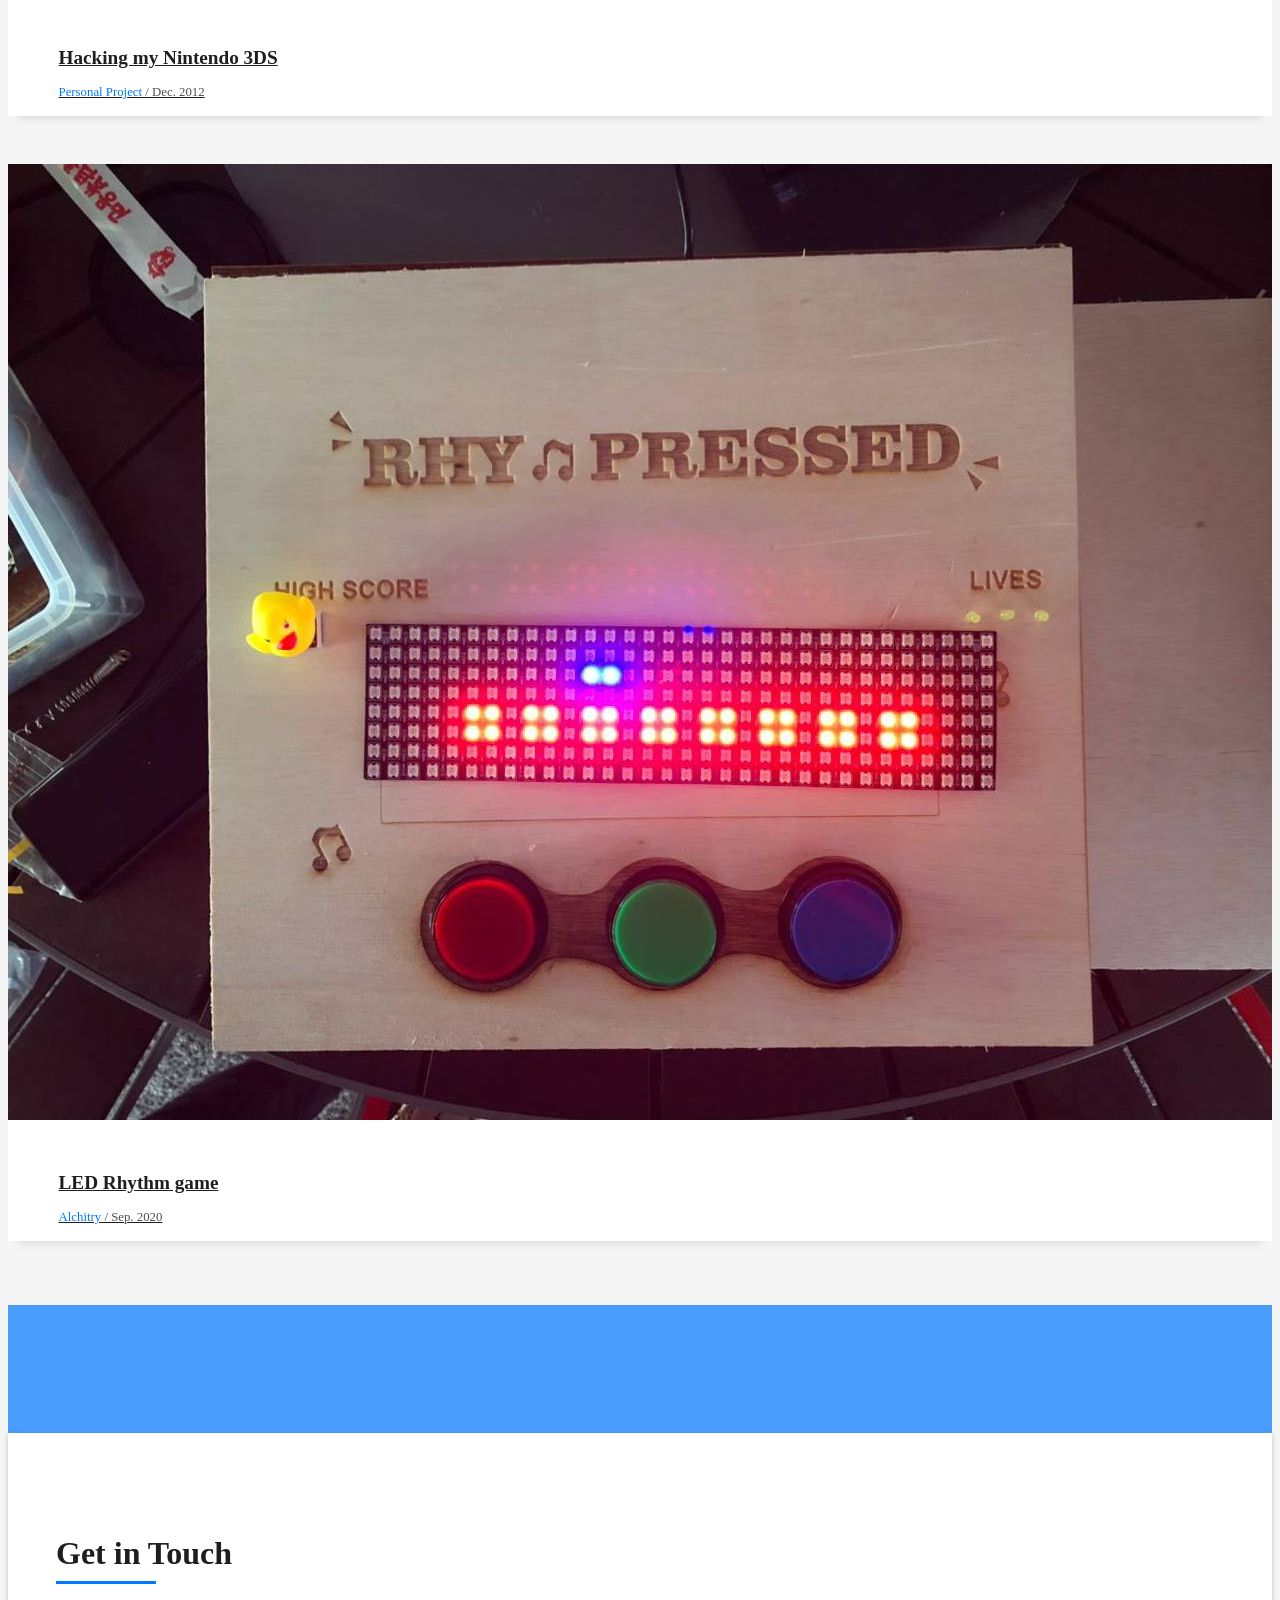
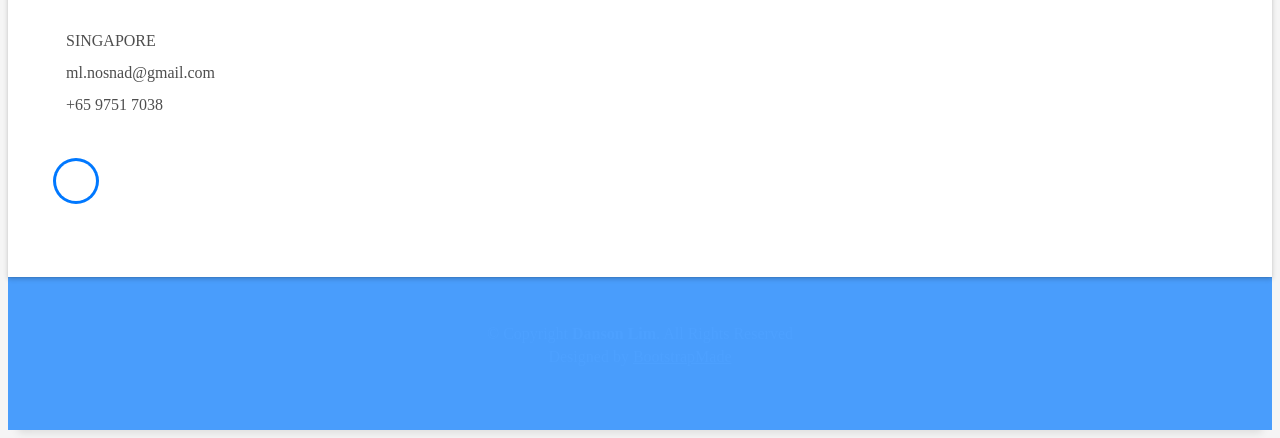
==== commit 7f43f6d1: "Add files via upload" ====
--- a/index.html
+++ b/index.html
@@ -74,8 +74,8 @@
       <div class="table-cell">
         <div class="container">
           <!--<p class="display-6 color-d">Hello, world!</p>-->
-          <h1 class="intro-title mb-4">Hi, I am Danson</h1>
-          <p class="intro-subtitle"><span class="text-slider-items">Investor, Financial and Business Analyst, Engineer, Tech Enthusiast, Business Developer</span><strong class="text-slider"></strong></p>
+          <h1 class="intro-title mb-4">Hello there, Danson here</h1>
+          <p class="intro-subtitle"><span class="text-slider-items">Finance, Technology, Entrepreneurship, Commodities</span><strong class="text-slider"></strong></p>
           <!-- <p class="pt-3"><a class="btn btn-primary btn js-scroll px-4" href="#about" role="button">Learn More</a></p> -->
         </div>
       </div>
@@ -94,26 +94,19 @@
               About me
             </h3>
             <p class="subtitle-a">
-              Some background about myself
+              My background
             </p>
             <div class="line-mf"></div>
           </div>
           <p class="lead">
-            I am a Computer Science and Design graduate from Singapore University of Technology and Design, specialising in Financial technology, Business
-            and Artificial Intelligence. I have keen interest towards investments and finance as well as building businesses and scaling them.
-
-          </p>
+            With a computer science degree specializing in financial technology and a minor in AI, Danson brings a unique combination of technical expertise
+            and business acumen to every project he works on. His passion for fintech has allowed him to develop a deep understanding of the intersection of technology and finance,
+             and his minor in AI has given him a foundation in cutting-edge technologies that are driving innovation in the industry. 
+
           <p class="lead">
-            I have always had a passion towards emerging technologies and how they help to build new products and services and how these innovations can
-            help to develop and grow into new businesses that drive our society forward and improve our quality of life. My interests in both technology,
-            design as well as finance and business has led me to pursue a Computer Science degree with a specialisation focused towards finance and design.
-
-          </p>
-          <p class="lead">
-            My study in Computer Science has equipped me with the relevant technical skillsets and expertise in today's technologies, while my background
-            with business, investments and finance has given me a firm grasp on how businesses and companies are run, developed as well as where they fail.
-            My experience with project management as well as my insights and experience with design has also given me some finesse on how ideas and solutions
-            can be better designed for both client and clientelle.
+            Danson also has a keen interest in business, venture capital, investments, commodity trading, consulting, gaming, creative and entertainment industry.
+            He believes combining technical skills with a deep understanding of the business and creative aspects of any project leads to truly innovative and impactful solutions.
+            He is eager to continue exploring new and exciting opportunities where he can make a difference. He is currently exploring the oils and metals industry.
             
           </p>
         </div>
@@ -136,7 +129,7 @@
               Skills
             </h3>
             <p class="subtitle-a">
-              Some of my skillsets
+              Some of my skillsets (Outdated list, please refer to LinkedIn or contact me)
             </p>
             <div class="line-mf"></div>
           </div>
@@ -373,9 +366,9 @@
               <span class="ico-circle"><i class="ion-stats-bars"></i></span>
             </div>
             <div class="service-content">
-              <h2 class="s-title">Japanese</h2>
-              <p class="s-description text-center">
-                I have recently started to learn Japanese
+              <h2 class="s-title">Japanese and Korean</h2>
+              <p class="s-description text-center">
+                I have basic proficiency in both Japanese and Korean
               </p>
             </div>
           </div>
@@ -401,6 +394,73 @@
           </div>
         </div>
       </div>
+
+      <div class="row media">
+        <div class="col-xs-12 col-sm-3 col-md-3 col-lg-3">
+          <div class="expertiesico">
+            September, 2022<br>~ Present
+          </div>
+        </div>
+        <div class="expertiesdesc col-xs-12 col-sm-9 col-md-9 col-lg-9">
+          <h4>Self</h4>
+          <h5>- Entrepreneur</h5>
+          <p>
+
+          </p>
+          <p>
+            Worked and mentored under seasoned investors and entrepreneurs,
+            gaining multifaceted exposure across diverse investment channels
+            encompassing stocks, venture capitial, real estate, business startups and retail franchises.</p> 
+              
+              
+          </p>  
+          
+        </div>
+      
+        <div class="row media">
+          <div class="col-xs-12 col-sm-3 col-md-3 col-lg-3">
+            <div class="expertiesico">
+              2021<br>~ 2021
+            </div>
+          </div>
+          <div class="expertiesdesc col-xs-12 col-sm-9 col-md-9 col-lg-9">
+            <h4>FPT Software, Asia Pacific</h4>
+            <h5>- Business Analyst</h5>
+            <p>
+  
+            </p>
+            <p>
+              Coordinated with CapitaLand to ideate, create and develop its seasonal
+              Christmas Event for the widely used CapitaStar App, driving up user
+              engagement and application usage</p>
+            <p>
+              Heavily involved in Project Management and ensuring the various needs and requirements
+              of the various application components are met. Our team utilised an AGILE methodlogy and Worked
+              on delivering and translating business and technical needs between stakeholders and ensured smooth
+              progress across teams</p>  
+            <p>  
+              Worked together with a small team on Business Strategy initiatives in order
+              to design solutions that can provide a competitive edge over other similar
+              applications through design-driven initiatives such as gamification</p>
+            <p>
+              Identification and gathering of various business and user needs to
+              continuously improve and update application in order to better suit ever
+              changing user needs and requirements each season</p>
+            <p>  
+              Translation of business needs and requirements into tangible technical
+              aspects of application, such as the design of new seasonal events and
+              features to increase engagement and usage, as well as design enhancements
+              to user interface to further improve ease of access within the application</p>
+            <p>  
+              User testing for CapitaStar app on IOS and Web devices to identify
+              potential bugs and areas for improvement before the live rollout of
+              application update, ensuring overall user satisfaction and minimal issues.</p>
+            <p>  
+               
+                
+            </p>    
+            
+          </div>
 
       <div class="row media">
         <div class="col-xs-12 col-sm-3 col-md-3 col-lg-3">
@@ -448,79 +508,6 @@
         </div>
       </div>
 
-      <div class="row media">
-        <div class="col-xs-12 col-sm-3 col-md-3 col-lg-3">
-          <div class="expertiesico">
-            2021<br>~ 2021
-          </div>
-        </div>
-        <div class="expertiesdesc col-xs-12 col-sm-9 col-md-9 col-lg-9">
-          <h4>FPT Software, Asia Pacific</h4>
-          <h5>- Business Analyst</h5>
-          <p>
-
-          </p>
-          <p>
-            Coordinated with CapitaLand to ideate, create and develop its seasonal
-            Christmas Event for the widely used CapitaStar App, driving up user
-            engagement and application usage</p>
-          <p>
-            Heavily involved in Project Management and ensuring the various needs and requirements
-            of the various application components are met. Our team utilised an AGILE methodlogy and Worked
-            on delivering and translating business and technical needs between stakeholders and ensured smooth
-            progress across teams</p>  
-          <p>  
-            Worked together with a small team on Business Strategy initiatives in order
-            to design solutions that can provide a competitive edge over other similar
-            applications through design-driven initiatives such as gamification</p>
-          <p>
-            Identification and gathering of various business and user needs to
-            continuously improve and update application in order to better suit ever
-            changing user needs and requirements each season</p>
-          <p>  
-            Translation of business needs and requirements into tangible technical
-            aspects of application, such as the design of new seasonal events and
-            features to increase engagement and usage, as well as design enhancements
-            to user interface to further improve ease of access within the application</p>
-          <p>  
-            User testing for CapitaStar app on IOS and Web devices to identify
-            potential bugs and areas for improvement before the live rollout of
-            application update, ensuring overall user satisfaction and minimal issues.</p>
-          <p>  
-             
-              
-          </p>    
-          
-        </div>
-
-      <div class="row media">
-        <div class="col-xs-12 col-sm-3 col-md-3 col-lg-3">
-          <div class="expertiesico">
-            September, 2022<br>~ Present
-          </div>
-        </div>
-        <div class="expertiesdesc col-xs-12 col-sm-9 col-md-9 col-lg-9">
-          <h4>Self</h4>
-          <h5>- Entrepreneurship and Real Estate Apprenticeship</h5>
-          <p>
-
-          </p>
-          <p>
-            Connected and learned from business owners involved in popular retail
-            franchises, picking up various soft skills such as employee management,
-            optimisation of store inventories and maximising profit margins and
-            minimising costs incurred</p>
-          <p>  
-            Shadowed businessmen and received mentoring relating to difference
-            mediums of investments such as stock investment, venture capital and real
-            estate investment. Picked up negotiation skills required to cut deals involving
-            the sale, purchase and development of both land and property</p>
-          <p>  
-              
-              
-          </p>  
-          
-        </div>
       </div>
     </div>
   </div>  
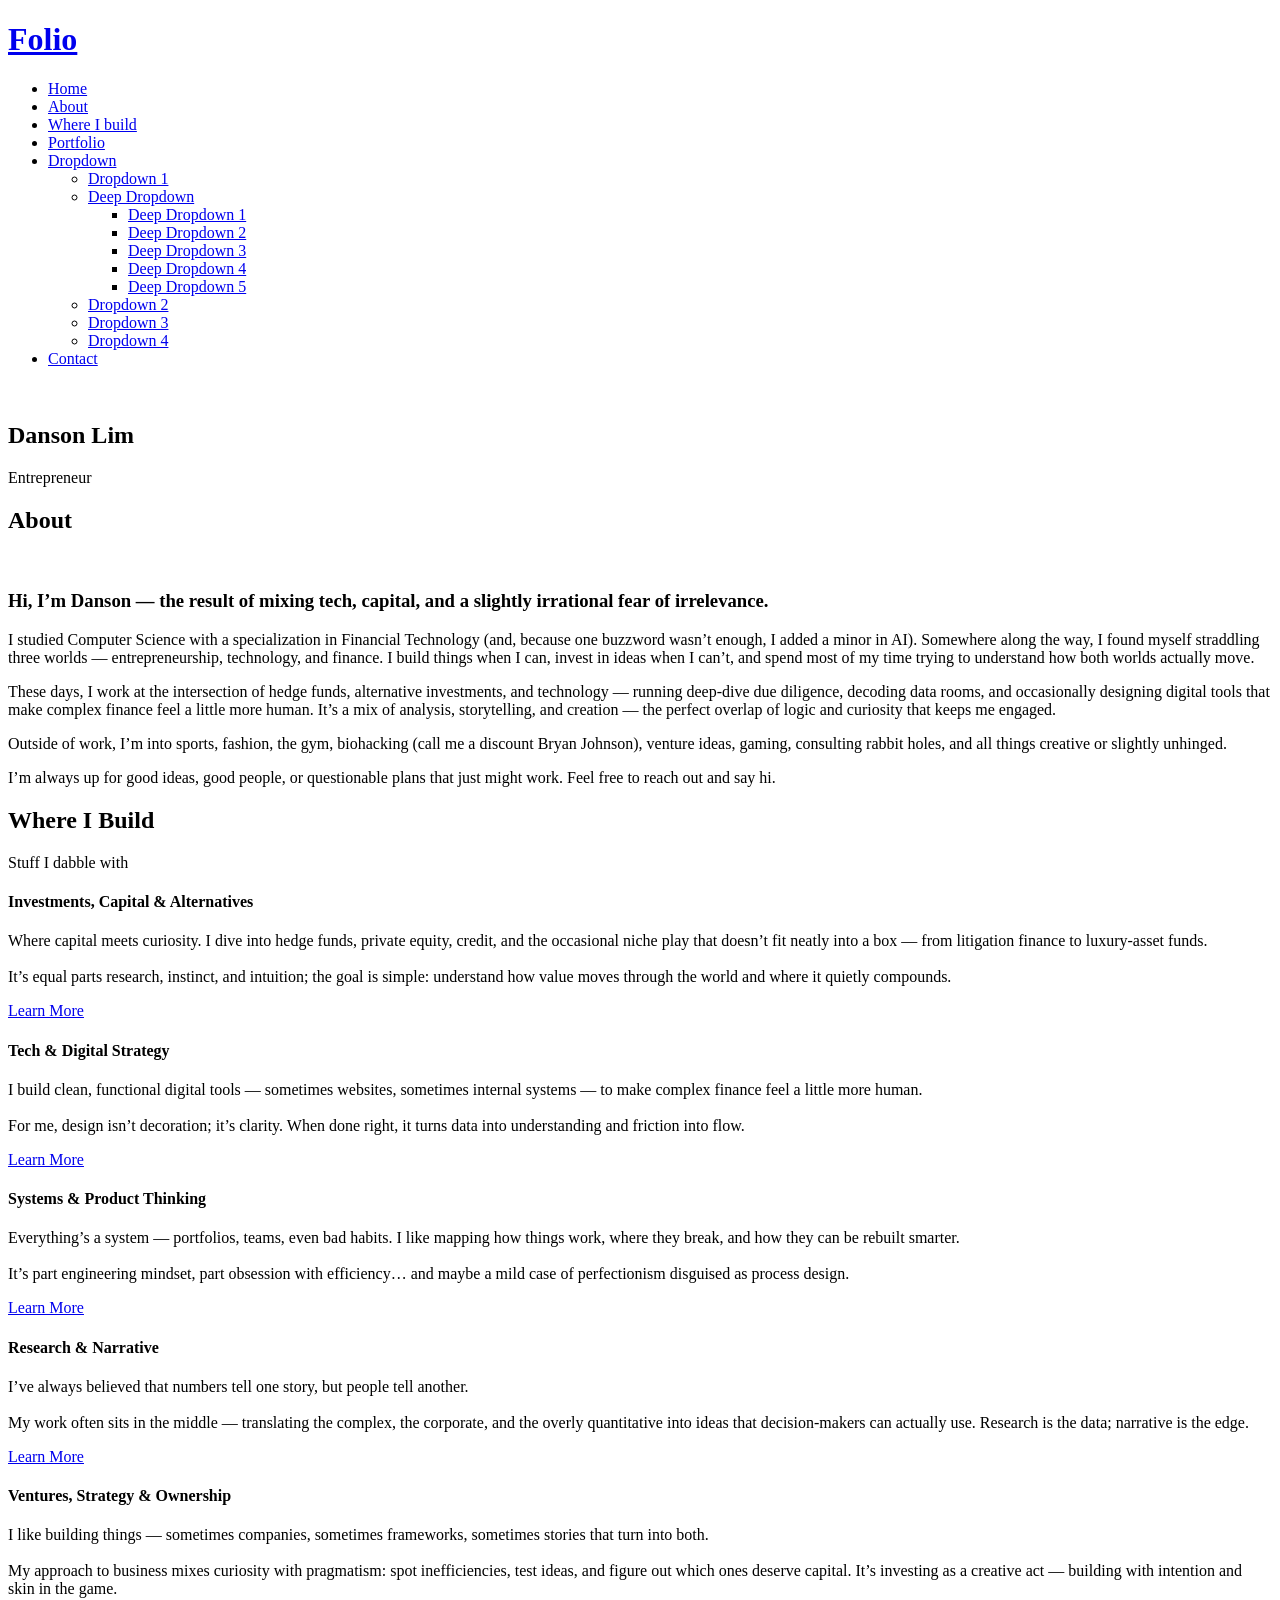
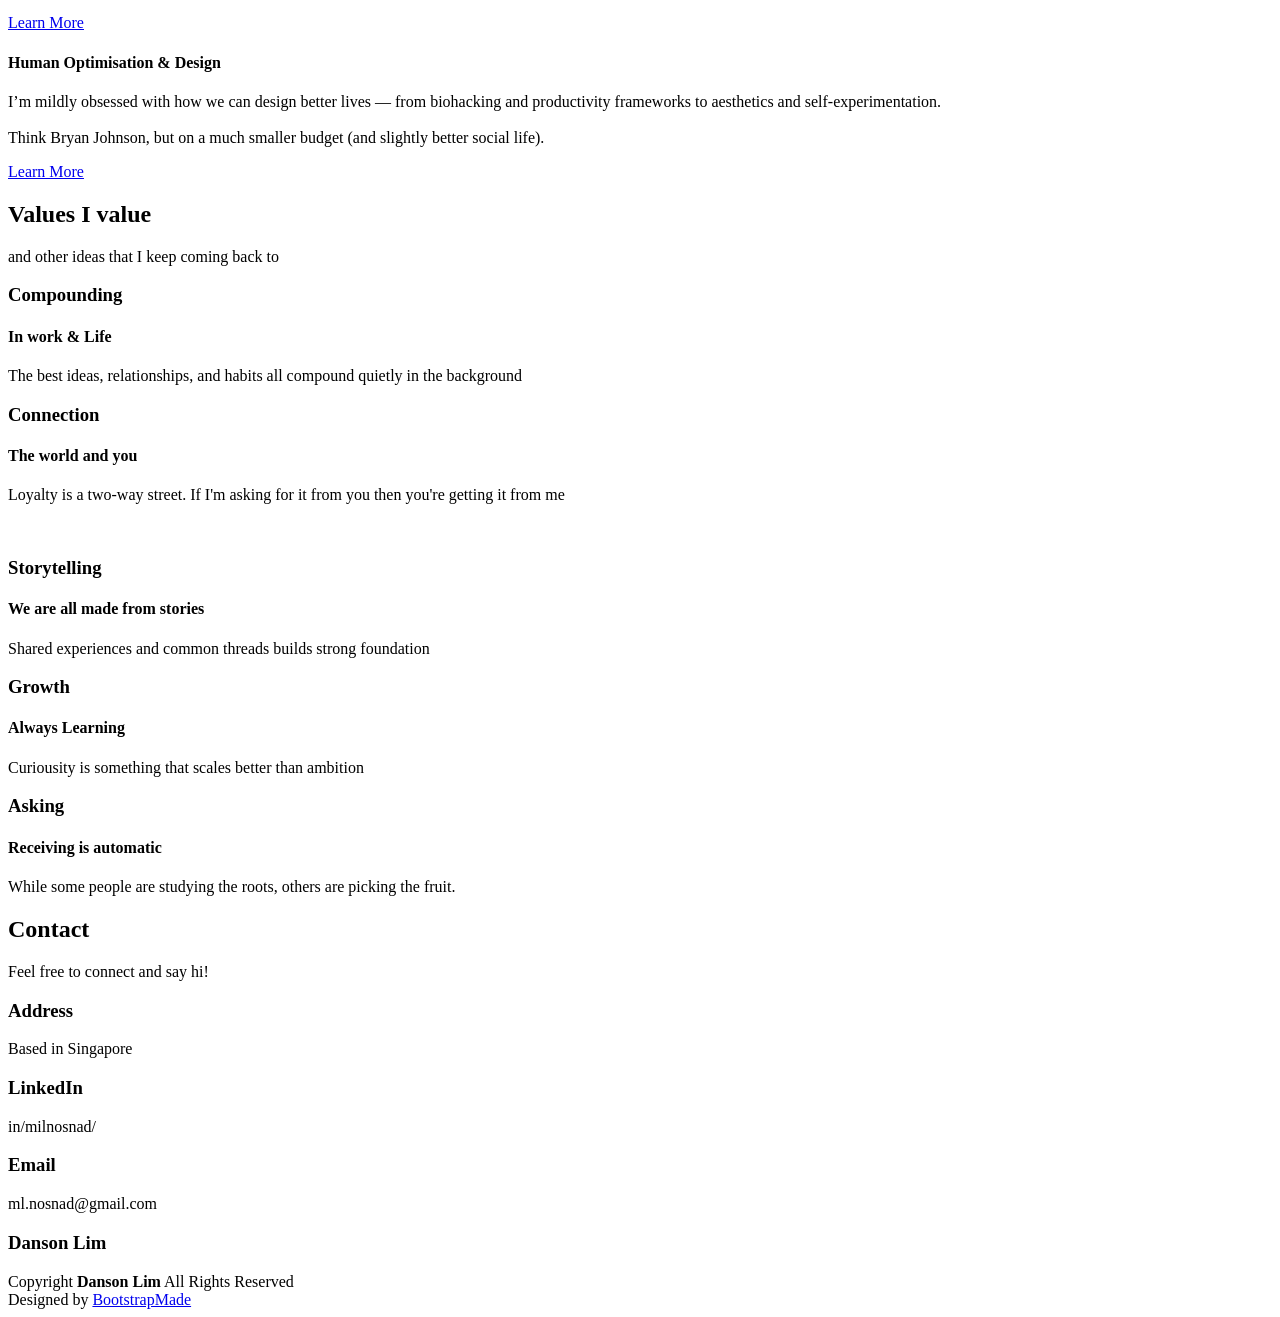
==== commit 830d7d2a: "Add files via upload" ====
--- a/index.html
+++ b/index.html
@@ -1,964 +1,346 @@
 <!DOCTYPE html>
 <html lang="en">
-<head>
-  <meta charset="utf-8">
-  <title>Home - Danson Lim</title>
-  <meta content="width=device-width, initial-scale=1.0" name="viewport">
-  <meta content="" name="keywords">
-  <meta content="" name="description">
-
-  <!-- Favicons -->
-  <link href="img/favicon.png" rel="icon">
-  <link href="img/apple-touch-icon.png" rel="apple-touch-icon">
-
-  <!-- Bootstrap CSS File -->
-  <link href="lib/bootstrap/css/bootstrap.min.css" rel="stylesheet">
-
-  <!-- Libraries CSS Files -->
-  <link href="lib/font-awesome/css/font-awesome.min.css" rel="stylesheet">
-  <link href="lib/animate/animate.min.css" rel="stylesheet">
-  <link href="lib/ionicons/css/ionicons.min.css" rel="stylesheet">
-  <link href="lib/owlcarousel/assets/owl.carousel.min.css" rel="stylesheet">
-  <link href="lib/lightbox/css/lightbox.min.css" rel="stylesheet">
-
-  <!-- Main Stylesheet File -->
-  <link href="css/style.css" rel="stylesheet">
-
-  <!-- =======================================================
-    Theme Name: DevFolio
-    Theme URL: https://bootstrapmade.com/devfolio-bootstrap-portfolio-html-template/
-    Author: BootstrapMade.com
-    License: https://bootstrapmade.com/license/
-  ======================================================= -->
-</head>
-
-<body id="page-top">
-
-  <!--/ Nav Star /-->
-  <nav class="navbar navbar-b navbar-trans navbar-expand-md fixed-top" id="mainNav">
-    <div class="container">
-      <a class="navbar-brand js-scroll" href="#page-top">Danson's Profile</a>
-      <button class="navbar-toggler collapsed" type="button" data-toggle="collapse" data-target="#navbarDefault"
-        aria-controls="navbarDefault" aria-expanded="false" aria-label="Toggle navigation">
-        <span></span>
-        <span></span>
-        <span></span>
-      </button>
-      <div class="navbar-collapse collapse justify-content-end" id="navbarDefault">
-        <ul class="navbar-nav">
-          <li class="nav-item">
-            <a class="nav-link js-scroll active" href="#home">Home</a>
-          </li>
-          <li class="nav-item">
-            <a class="nav-link js-scroll" href="#about">About Me</a>
-          </li>
-          <li class="nav-item">
-            <a class="nav-link js-scroll" href="#service">Skills</a>
-          </li>
-          <li class="nav-item">
-            <a class="nav-link js-scroll" href="#work">Portfolio</a>
-          </li>
-          <li class="nav-item">
-            <a class="nav-link js-scroll" href="#contact">Contact</a>
-          </li>
-        </ul>
-      </div>
-    </div>
-  </nav>
-  <!--/ Nav End /-->
-
-  <!--/ Intro Skew Star /-->
-  <div id="home" class="intro route bg-image" style="background-image: url(img/intro-bg.png)">
-    <div class="overlay-itro"></div>
-    <div class="intro-content display-table">
-      <div class="table-cell">
-        <div class="container">
-          <!--<p class="display-6 color-d">Hello, world!</p>-->
-          <h1 class="intro-title mb-4">Hello there, Danson here</h1>
-          <p class="intro-subtitle"><span class="text-slider-items">Finance, Technology, Entrepreneurship, Commodities</span><strong class="text-slider"></strong></p>
-          <!-- <p class="pt-3"><a class="btn btn-primary btn js-scroll px-4" href="#about" role="button">Learn More</a></p> -->
-        </div>
-      </div>
-    </div>
-  </div>
-  <!--/ Intro Skew End /-->
-
-  <section id="about" class="about-mf route">
-  </div>
-    <div class="container">
-      <div class="row">
-        <div class="col-sm-12">
-          <div class="title-box text-center">
-            <h3 class="title-a">
-            
-              About me
-            </h3>
-            <p class="subtitle-a">
-              My background
-            </p>
-            <div class="line-mf"></div>
-          </div>
-          <p class="lead">
-            With a computer science degree specializing in financial technology and a minor in AI, Danson brings a unique combination of technical expertise
-            and business acumen to every project he works on. His passion for fintech has allowed him to develop a deep understanding of the intersection of technology and finance,
-             and his minor in AI has given him a foundation in cutting-edge technologies that are driving innovation in the industry. 
-
-          <p class="lead">
-            Danson also has a keen interest in business, venture capital, investments, commodity trading, consulting, gaming, creative and entertainment industry.
-            He believes combining technical skills with a deep understanding of the business and creative aspects of any project leads to truly innovative and impactful solutions.
-            He is eager to continue exploring new and exciting opportunities where he can make a difference. He is currently exploring the oils and metals industry.
-            
-          </p>
-        </div>
-        
-        <p><a role="button" href="Resume.pdf" target="_blank" class="btn btn-primary btn-lg">Download
-          Printable CV</a></p>
-        </div>
-      </div>
-    </div>
-  </section>
-
-
-  <!--/ Section Services Star /-->
-  <section id="service" class="services-mf route">
-    <div class="container">
-      <div class="row">
-        <div class="col-sm-12">
-          <div class="title-box text-center">
-            <h3 class="title-a">
-              Skills
-            </h3>
-            <p class="subtitle-a">
-              Some of my skillsets (Outdated list, please refer to LinkedIn or contact me)
-            </p>
-            <div class="line-mf"></div>
-          </div>
-        </div>
-      </div>
-      
-      <div class="row">
-        <div class="col-md-4">
-          <div class="service-box">
-            <div class="service-ico">
-              <span class="ico-circle"><i class="ion-stats-bars"></i></span>
+    <head>
+        <meta charset="utf-8">
+        <meta content="width=device-width, initial-scale=1.0" name="viewport">
+        <title>Index - Folio Bootstrap Template</title>
+        <meta name="description" content="">
+        <meta name="keywords" content="">
+        <!-- Favicons -->
+        <link href="assets/img/favicon.png" rel="icon">
+        <link href="assets/img/apple-touch-icon.png" rel="apple-touch-icon">
+        <!-- Fonts -->
+        <link href="https://fonts.googleapis.com" rel="preconnect">
+        <link href="https://fonts.gstatic.com" rel="preconnect" crossorigin>
+        <link href="https://fonts.googleapis.com/css2?family=Roboto:ital,wght@0,100;0,300;0,400;0,500;0,700;0,900;1,100;1,300;1,400;1,500;1,700;1,900&family=Poppins:ital,wght@0,100;0,200;0,300;0,400;0,500;0,600;0,700;0,800;0,900;1,100;1,200;1,300;1,400;1,500;1,600;1,700;1,800;1,900&family=Playfair+Display:ital,wght@0,400;0,500;0,600;0,700;0,800;0,900;1,400;1,500;1,600;1,700;1,800;1,900&display=swap" rel="stylesheet">
+        <!-- Vendor CSS Files -->
+        <link href="assets/vendor/bootstrap/css/bootstrap.min.css" rel="stylesheet">
+        <link href="assets/vendor/bootstrap-icons/bootstrap-icons.css" rel="stylesheet">
+        <link href="assets/vendor/aos/aos.css" rel="stylesheet">
+        <link href="assets/vendor/swiper/swiper-bundle.min.css" rel="stylesheet">
+        <link href="assets/vendor/glightbox/css/glightbox.min.css" rel="stylesheet">
+        <!-- Main CSS File -->
+        <link href="assets/css/main.css" rel="stylesheet">
+        <!-- =======================================================
+  * Template Name: Folio
+  * Template URL: https://bootstrapmade.com/folio-bootstrap-portfolio-template/
+  * Updated: Aug 08 2024 with Bootstrap v5.3.3
+  * Author: BootstrapMade.com
+  * License: https://bootstrapmade.com/license/
+  ======================================================== -->
+    </head>
+    <body class="index-page">
+        <header id="header" class="header d-flex align-items-center fixed-top">
+            <div class="container-fluid container-xl position-relative d-flex align-items-center justify-content-between">
+                <a href="index.html" class="logo d-flex align-items-center"> <!-- Uncomment the line below if you also wish to use an image logo --> <!-- <img src="assets/img/logo.png" alt=""> --> <h1 class="sitename">Folio</h1> </a>
+                <nav id="navmenu" class="navmenu">
+                    <ul>
+                        <li><a href="#hero" class="active">Home</a>
+                        </li>
+                        <li><a href="#about">About</a>
+                        </li>
+                        <li><a href="#services">Where I build</a>
+                        </li>
+                        <li><a href="#portfolio">Portfolio</a>
+                        </li>
+                        <li class="dropdown">
+                            <a href="#"><span>Dropdown</span> <i class="bi bi-chevron-down toggle-dropdown"></i></a>
+                            <ul>
+                                <li><a href="#">Dropdown 1</a>
+                                </li>
+                                <li class="dropdown"><a href="#"><span>Deep Dropdown</span> <i class="bi bi-chevron-down toggle-dropdown"></i></a>
+                                    <ul>
+                                        <li><a href="#">Deep Dropdown 1</a>
+                                        </li>
+                                        <li><a href="#">Deep Dropdown 2</a>
+                                        </li>
+                                        <li><a href="#">Deep Dropdown 3</a>
+                                        </li>
+                                        <li><a href="#">Deep Dropdown 4</a>
+                                        </li>
+                                        <li><a href="#">Deep Dropdown 5</a>
+                                        </li>
+                                    </ul>
+                                </li>
+                                <li><a href="#">Dropdown 2</a>
+                                </li>
+                                <li><a href="#">Dropdown 3</a>
+                                </li>
+                                <li><a href="#">Dropdown 4</a>
+                                </li>
+                            </ul>
+                        </li>
+                        <li><a href="#contact">Contact</a>
+                        </li>
+                    </ul>
+                    <i class="mobile-nav-toggle d-xl-none bi bi-list"></i>
+                </nav>
             </div>
-            <div class="service-content">
-              <h2 class="s-title">Finance and Investing</h2>
-              <p class="s-description text-center">
-                <p align=” justify”></p> 
-                I have a keen interest in invest and have also studied on various investment theories in school.(Hence specialising with Fintech)
-              </p>
-                
-                My family has always been a strong advocates of financial
-                independance and have encouraged me to pick up investing from an early age.
-              </p>
-                
-                As a result, I have picked up various investment skills and know-hows and am
-                always actively been keeping abreast of the latest financial news and happenings.
-              </p>
-                
-                Building this habit has also allowed me to broaden my horizons and my own
-                general knowledge.
-              </p>
+        </header>
+        <main class="main">
+            <!-- Hero Section -->
+            <section id="hero" class="hero section dark-background">
+                <img src="assets/img/hero-bg.jpg" alt="" data-aos="fade-in">
+                <div class="container" data-aos="fade-up" data-aos-delay="100">
+                    <h2>Danson Lim<br></h2>
+                    <p><span class="typed" data-typed-items="Investor, Engineer,">Entrepreneur</span></p>
+                    <div class="social-links"><a href="#"><i class="bi bi-linkedin"></i></a>
+                    </div>
+                </div>
+            </section>
+            <!-- /Hero Section -->
+            <!-- About Section -->
+            <section id="about" class="about section">
+                <!-- Section Title -->
+                <div class="container section-title aos-init aos-animate" data-aos="fade-up">
+                    <h2>About</h2>
+                </div>
+                <!-- End Section Title -->
+                <div class="container aos-init aos-animate" data-aos="fade-up" data-aos-delay="100">
+                    <div class="row gy-4 justify-content-between">
+                        <div class="col-lg-4 profile-img align-self-start">
+                            <img src="assets/img/profile-img.jpg" class="img-fluid" alt="">
+                        </div>
+                        <div class="col-lg-7 content">
+                            <h3>Hi, I&rsquo;m Danson &#8212; the result of mixing tech, capital, and a slightly irrational fear of irrelevance.</h3>
+                            <p></p>
+                            <p data-start="567" data-end="951">I studied Computer Science with a specialization in Financial Technology (and, because one buzzword wasn&rsquo;t enough, I added a minor in AI). Somewhere along the way, I found myself straddling three worlds &#8212; entrepreneurship, technology, and finance. I build things when I can, invest in ideas when I can&rsquo;t, and spend most of my time trying to understand how both worlds actually move.</p>
+                            <p data-start="953" data-end="1317">These days, I work at the intersection of hedge funds, alternative investments, and technology &#8212; running deep-dive due diligence, decoding data rooms, and occasionally designing digital tools that make complex finance feel a little more human. It&rsquo;s a mix of analysis, storytelling, and creation &#8212; the perfect overlap of logic and curiosity that keeps me engaged.</p>
+                            <p data-start="1319" data-end="1513">Outside of work, I&rsquo;m into sports, fashion, the gym, biohacking (call me a discount Bryan Johnson), venture ideas, gaming, consulting rabbit holes, and all things creative or slightly unhinged.</p>
+                            <p data-start="1515" data-end="1640">I&rsquo;m always up for good ideas, good people, or questionable plans that just might work. Feel free to reach out and say hi.</p>
+                        </div>
+                    </div>
+                </div>
+            </section>
+            <!-- /About Section -->
+            <!-- Services Section -->
+            <section id="services" class="services section">
+                <!-- Section Title -->
+                <div class="container section-title" data-aos="fade-up">
+                    <h2>Where I Build</h2>
+                    <p>Stuff I dabble with</p>
+                </div>
+                <!-- End Section Title -->
+                <div class="container">
+                    <div class="row gy-4">
+                        <div class="col-lg-4 col-md-6 service-item d-flex" data-aos="fade-up" data-aos-delay="100">
+                            <div class="icon flex-shrink-0"><i class="bi bi-briefcase"></i>
+                            </div>
+                            <div>
+                                <h4 class="title">Investments, Capital & Alternatives</h4>
+                                <p class="description">Where capital meets curiosity. I dive into hedge funds, private equity, credit, and the occasional niche play that doesn’t fit neatly into a box — from litigation finance to luxury-asset funds.<br><br> It’s equal parts research, instinct, and intuition; the goal is simple: understand how value moves through the world and where it quietly compounds. </p>
+                                <a href="service-details.html" class="readmore stretched-link"><span>Learn More</span><i class="bi bi-arrow-right"></i></a>
+                            </div>
+                        </div>
+                        <!-- End Service Item -->
+                        <div class="col-lg-4 col-md-6 service-item d-flex" data-aos="fade-up" data-aos-delay="200">
+                            <div class="icon flex-shrink-0">
+                                <i class="bi bi-card-checklist"></i>
+                            </div>
+                            <div>
+                                <h4 class="title">Tech & Digital Strategy</h4>
+                                <p class="description">I build clean, functional digital tools — sometimes websites, sometimes internal systems — to make complex finance feel a little more human.<br><br> For me, design isn’t decoration; it’s clarity. When done right, it turns data into understanding and friction into flow.</p><a href="service-details.html" class="readmore stretched-link"><span>Learn More</span><i class="bi bi-arrow-right"></i></a>
+                            </div>
+                        </div>
+                        <!-- End Service Item -->
+                        <div class="col-lg-4 col-md-6 service-item d-flex" data-aos="fade-up" data-aos-delay="300">
+                            <div class="icon flex-shrink-0">
+                                <i class="bi bi-bar-chart"></i>
+                            </div>
+                            <div>
+                                <h4 class="title">Systems & Product Thinking</h4>
+                                <p class="description">Everything’s a system — portfolios, teams, even bad habits. I like mapping how things work, where they break, and how they can be rebuilt smarter.<br><br> It’s part engineering mindset, part obsession with efficiency… and maybe a mild case of perfectionism disguised as process design.</p><a href="service-details.html" class="readmore stretched-link"><span>Learn More</span><i class="bi bi-arrow-right"></i></a>
+                            </div>
+                        </div>
+                        <!-- End Service Item -->
+                        <div class="col-lg-4 col-md-6 service-item d-flex" data-aos="fade-up" data-aos-delay="400">
+                            <div class="icon flex-shrink-0">
+                                <i class="bi bi-binoculars"></i>
+                            </div>
+                            <div>
+                                <h4 class="title">Research & Narrative</h4>
+                                <p class="description">I’ve always believed that numbers tell one story, but people tell another.<br><br> My work often sits in the middle — translating the complex, the corporate, and the overly quantitative into ideas that decision-makers can actually use. Research is the data; narrative is the edge.</p><a href="service-details.html" class="readmore stretched-link"><span>Learn More</span><i class="bi bi-arrow-right"></i></a>
+                            </div>
+                        </div>
+                        <!-- End Service Item -->
+                        <div class="col-lg-4 col-md-6 service-item d-flex" data-aos="fade-up" data-aos-delay="500">
+                            <div class="icon flex-shrink-0">
+                                <i class="bi bi-brightness-high"></i>
+                            </div>
+                            <div>
+                                <h4 class="title">Ventures, Strategy & Ownership</h4>
+                                <p class="description">I like building things — sometimes companies, sometimes frameworks, sometimes stories that turn into both.<br><br> My approach to business mixes curiosity with pragmatism: spot inefficiencies, test ideas, and figure out which ones deserve capital. It’s investing as a creative act — building with intention and skin in the game.</p><a href="service-details.html" class="readmore stretched-link"><span>Learn More</span><i class="bi bi-arrow-right"></i></a>
+                            </div>
+                        </div>
+                        <!-- End Service Item -->
+                        <div class="col-lg-4 col-md-6 service-item d-flex" data-aos="fade-up" data-aos-delay="600">
+                            <div class="icon flex-shrink-0">
+                                <i class="bi bi-calendar4-week"></i>
+                            </div>
+                            <div>
+                                <h4 class="title">Human Optimisation & Design</h4>
+                                <p class="description">I’m mildly obsessed with how we can design better lives — from biohacking and productivity frameworks to aesthetics and self-experimentation.<br><br> Think Bryan Johnson, but on a much smaller budget (and slightly better social life).</p><a href="service-details.html" class="readmore stretched-link"><span>Learn More</span><i class="bi bi-arrow-right"></i></a>
+                            </div>
+                        </div>
+                        <!-- End Service Item -->
+                    </div>
+                </div>
+            </section>
+            <!-- /Services Section -->
+            <!-- Testimonials Section -->
+            <section id="testimonials" class="testimonials section light-background">
+                <!-- Section Title -->
+                <div class="container section-title" data-aos="fade-up">
+                    <h2>Values I value</h2>
+                    <p>and other ideas that I keep coming back to</p>
+                </div>
+                <!-- End Section Title -->
+                <div class="container" data-aos="fade-up" data-aos-delay="100">
+                    <div class="swiper init-swiper">
+                        <script type="application/json" class="swiper-config">
+            {
+              "loop": true,
+              "speed": 600,
+              "autoplay": {
+                "delay": 5000
+              },
+              "slidesPerView": "auto",
+              "pagination": {
+                "el": ".swiper-pagination",
+                "type": "bullets",
+                "clickable": true
+              }
+            }
+          </script>
+                        <div class="swiper-wrapper">
+                            <div class="swiper-slide">
+                                <div class="testimonial-item">
+                                    <h3>Compounding</h3>
+                                    <h4>In work & Life</h4>
+                                    <p> <i class="bi bi-quote quote-icon-left"></i> <span>The best ideas, relationships, and habits all compound quietly in the background</span> <i class="bi bi-quote quote-icon-right"></i> </p>
+                                </div>
+                            </div>
+                            <!-- End testimonial item -->
+                            <div class="swiper-slide">
+                                <div class="testimonial-item">
+                                    <h3>Connection</h3>
+                                    <h4>The world and you</h4>
+                                    <p> <i class="bi bi-quote quote-icon-left"></i> <span>Loyalty is a two-way street. If I'm asking for it from you then you're getting it from me </span> <i class="bi bi-quote quote-icon-right"></i> </p>
+                                </div>
+                            </div>
+                            <!-- End testimonial item -->
+                            <div class="swiper-slide">
+                                <div class="testimonial-item">
+                                    <img src="assets/img/testimonials/testimonials-3.jpg" class="testimonial-img" alt="">
+                                    <h3>Storytelling</h3>
+                                    <h4>We are all made from stories</h4>
+                                    <p> <i class="bi bi-quote quote-icon-left"></i> <span>Shared experiences and common threads builds strong foundation</span> <i class="bi bi-quote quote-icon-right"></i> </p>
+                                </div>
+                            </div>
+                            <!-- End testimonial item -->
+                            <div class="swiper-slide">
+                                <div class="testimonial-item">
+                                    <h3>Growth</h3>
+                                    <h4>Always Learning</h4>
+                                    <p> <i class="bi bi-quote quote-icon-left"></i> <span>Curiousity is something that scales better than ambition</span> <i class="bi bi-quote quote-icon-right"></i> </p>
+                                </div>
+                            </div>
+                            <!-- End testimonial item -->
+                            <div class="swiper-slide">
+                                <div class="testimonial-item">
+                                    <h3>Asking</h3>
+                                    <h4>Receiving is automatic</h4>
+                                    <p> <i class="bi bi-quote quote-icon-left"></i> <span>While some people are studying the roots, others are picking the fruit.</span> <i class="bi bi-quote quote-icon-right"></i> </p>
+                                </div>
+                            </div>
+                            <!-- End testimonial item -->
+                        </div>
+                        <div class="swiper-pagination"></div>
+                    </div>
+                </div>
+            </section>
+            <!-- /Testimonials Section -->
+            <!-- Contact Section -->
+            <section id="contact" class="contact section">
+                <!-- Section Title -->
+                <div class="container section-title" data-aos="fade-up">
+                    <h2>Contact</h2>
+                    <p>Feel free to connect and say hi!</p>
+                </div>
+                <!-- End Section Title -->
+                <div class="container" data-aos="fade-up" data-aos-delay="100">
+                    <div class="info-wrap" data-aos="fade-up" data-aos-delay="200">
+                        <div class="row gy-5">
+                            <div class="col-lg-4">
+                                <div class="info-item d-flex align-items-center">
+                                    <i class="bi bi-geo-alt flex-shrink-0"></i>
+                                    <div>
+                                        <h3>Address</h3>
+                                        <p>Based in Singapore</p>
+                                    </div>
+                                </div>
+                            </div>
+                            <!-- End Info Item -->
+                            <div class="col-lg-4">
+                                <div class="info-item d-flex align-items-center">
+                                    <i class="bi bi-telephone flex-shrink-0"></i>
+                                    <div>
+                                        <h3>LinkedIn<br></h3>
+                                        <p>in/milnosnad/</p>
+                                    </div>
+                                </div>
+                            </div>
+                            <!-- End Info Item -->
+                            <div class="col-lg-4">
+                                <div class="info-item d-flex align-items-center">
+                                    <i class="bi bi-envelope flex-shrink-0"></i>
+                                    <div>
+                                        <h3>Email</h3>
+                                        <p>ml.nosnad@gmail.com</p>
+                                    </div>
+                                </div>
+                            </div>
+                        </div>
+            </section>
+            <!-- /Contact Section -->
+        </main>
+        <footer id="footer" class="footer light-background">
+            <div class="container">
+                <h3 class="sitename">Danson Lim</h3>
+                <div class="social-links d-flex justify-content-center">
+                    <a href=""><i class="bi bi-twitter-x"></i></a>
+                    <a href=""><i class="bi bi-facebook"></i></a>
+                    <a href=""><i class="bi bi-instagram"></i></a>
+                    <a href=""><i class="bi bi-skype"></i></a>
+                    <a href=""><i class="bi bi-linkedin"></i></a>
+                </div>
+                <div class="container">
+                    <div class="copyright">
+                        <span>Copyright</span> <strong class="px-1 sitename">Danson Lim</strong> <span>All Rights Reserved</span>
+                    </div>
+                    <div class="credits">
+                        <!-- All the links in the footer should remain intact. -->
+                        <!-- You can delete the links only if you've purchased the pro version. -->
+                        <!-- Licensing information: https://bootstrapmade.com/license/ -->
+                        <!-- Purchase the pro version with working PHP/AJAX contact form: [buy-url] -->
+                        Designed by <a href="https://bootstrapmade.com/">BootstrapMade</a>
+                    </div>
+                </div>
             </div>
-          </div>
-        </div>
-        <div class="col-md-4">
-          <div class="service-box">
-            <div class="service-ico">
-              <span class="ico-circle"><i class="ion-stats-bars"></i></span>
-            </div>
-            <div class="service-content">
-              <h2 class="s-title">Business Analysis</h2>
-              <p class="s-description text-center">
-                <p align=” justify”></p> 
-                Having keen interests in both technology and businesses, business analysis and development is one of the skills that I have picked up during my time
-                in university as well as during some of my work experience.
-              </p>
-                
-                I have a strong understanding on how business requirements and current technologies go hand
-                in hand in building successful businesses and products
-              </p>
-            </div>
-          </div>
-        </div>
-        <div class="col-md-4">
-          <div class="service-box">
-            <div class="service-ico">
-              <span class="ico-circle"><i class="ion-stats-bars"></i></span>
-            </div>
-            <div class="service-content">
-              <h2 class="s-title">Project Management, AGILE</h2>
-              <p class="s-description text-center">
-                <p align=” justify”></p> 
-                Project Management is one of the key skills that I have picked up throughout my work and educational journey. I have had experience collaborating with
-                companies on projects relating to development and maintenance of commercial applications as well as designing and prototyping turnkey solutions.
-              </p>
-                
-                I have had exposure to various project management approaches and strategies such as Agile, Scrum and Waterfall.
-              </p>
-            </div>
-          </div>
-        </div>
-        <div class="col-md-4">
-          <div class="service-box">
-            <div class="service-ico">
-              <span class="ico-circle"><i class="ion-stats-bars"></i></span>
-            </div>
-            <div class="service-content">
-              <h2 class="s-title">Real Estate Investment, Development and Sales</h2>
-              <p class="s-description text-center">
-                <p align=” justify”></p> 
-                One of my other interests lie in real estate as well. I have always had an interest in homes and buildings. We spend most of our daily lives inside buildings
-                and the idea of creating beautiful and condusive areas for us to live or work in has always been fascinating to me.
-              </p>
-                
-                With new technologies always on the rise, I am keen and excited to find out how architecture can converge with modern technologies to build better living spaces for us. This interest has also allowed me to learn
-                and research more on real estate development and investments.
-              </p>
-                
-                My family dabbles in real estate investment as well which has given me plenty of avenues to learn and explore this other field which I believe in today's climate also has much relevance to businesses and technology.
-              </p>
-            </div>
-          </div>
-        </div>
-        <div class="col-md-4">
-          <div class="service-box">
-            <div class="service-ico">
-              <span class="ico-circle"><i class="ion-paintbrush"></i></span>
-            </div>
-            <div class="service-content">
-              <h2 class="s-title">Graphic Design</h2>
-              <p class="s-description text-center">
-                <p align=” justify”></p> 
-                Gaming is one of my hobbies which has exposed me to various visual and auditory art forms.
-              </p>
-
-                Gaming has cultivated my love for the arts and this passion has also led me to pick up some skills in design.
-              </p>
-
-                I have extensive experience with Figma, Adobe Photoshop/Illustrator/After Effects as well as various artistic software/platforms.
-              </p>
-            </div>
-          </div>
-        </div>
-        <div class="col-md-4">
-          <div class="service-box">
-            <div class="service-ico">
-              <span class="ico-circle"><i class="ion-camera"></i></span>
-            </div>
-            <div class="service-content">
-              <h2 class="s-title">UI/UX Design</h2>
-              <p class="s-description text-center">
-                <p align=” justify”></p> 
-                I have experience in both UIUX design as well as Graphic Design throughout my time in university
-                as I designed mobile & web applications for both my school project as well as during my internships.
-              </p>
-            </div>
-          </div>
-        </div>
-        <div class="col-md-4">
-          <div class="service-box">
-            <div class="service-ico">
-              <span class="ico-circle"><i class="ion-monitor"></i></span>
-            </div>
-            <div class="service-content">
-              <h2 class="s-title">Web Design/Development</h2>
-              <p class="s-description text-center">
-                <p align=” justify”></p> 
-                I've picked up elementary web design, with this website being an example of one such project.
-              </p>
-            </div>
-          </div>
-        </div>
-        <div class="col-md-4">
-          <div class="service-box">
-            <div class="service-ico">
-              <span class="ico-circle"><i class="ion-code-working"></i></span>
-            </div>
-            <div class="service-content">
-              <h2 class="s-title">Python</h2>
-              <p class="s-description text-center">
-                <p align=” justify”></p> 
-                I've picked up some Python during my term in University
-              </p>
-            </div>
-          </div>
-        </div>
-        <div class="col-md-4">
-          <div class="service-box">
-            <div class="service-ico">
-              <span class="ico-circle"><i class="ion-code-working"></i></span>
-            </div>
-            <div class="service-content">
-              <h2 class="s-title">Java</h2>
-              <p class="s-description text-center">
-                <p align=” justify”></p> 
-                I've picked up some Java during my term in University
-              </p>
-            </div>
-          </div>
-        </div>
-        <div class="col-md-4">
-          <div class="service-box">
-            <div class="service-ico">
-              <span class="ico-circle"><i class="ion-android-phone-portrait"></i></span>
-            </div>
-            <div class="service-content">
-              <h2 class="s-title">Mobile App Development</h2>
-              <p class="s-description text-center">
-                <p align=” justify”></p> 
-                I had some opportunities to explore mobile app development using Java and Android studio during one of my
-                school projects in my previous semester.
-              </p>
-            </div>
-          </div>
-        </div>
-
-
-  <!--/ Languages Start /-->
-  <section id="service" class="services-mf route">
-    <div class="container">
-      <div class="row">
-        <div class="col-sm-12">
-          <div class="title-box text-center">
-            <h3 class="title-a">
-              Languages
-            </h3>
-            <p class="subtitle-a">
-              The languages I speak
-            </p>
-            <div class="line-mf"></div>
-          </div>
-        </div>
-      </div>
-      
-      <div class="row">
-        <div class="col-md-4">
-          <div class="service-box">
-            <div class="service-ico">
-              <span class="ico-circle"><i class="ion-stats-bars"></i></span>
-            </div>
-            <div class="service-content">
-              <h2 class="s-title">English</h2>
-              <p class="s-description text-center">
-                I have native proficiency in the English Language
-              </p>
-            </div>
-          </div>
-        </div>
-        <div class="col-md-4">
-          <div class="service-box">
-            <div class="service-ico">
-              <span class="ico-circle"><i class="ion-stats-bars"></i></span>
-            </div>
-            <div class="service-content">
-              <h2 class="s-title">Chinese</h2>
-              <p class="s-description text-center">
-                Chinese is my mother tongue.
-              </p>
-            </div>
-          </div>
-        </div>
-        <div class="col-md-4">
-          <div class="service-box">
-            <div class="service-ico">
-              <span class="ico-circle"><i class="ion-stats-bars"></i></span>
-            </div>
-            <div class="service-content">
-              <h2 class="s-title">Japanese and Korean</h2>
-              <p class="s-description text-center">
-                I have basic proficiency in both Japanese and Korean
-              </p>
-            </div>
-          </div>
-        </div>
-      </div>
-    </div>
-  </section>
-  <!--/ Languages Services End /-->
-
-  <!--Work Experties start -->
-  <section id="service" class="services-mf route">
-    <div class="container">
-      <div class="row">
-        <div class="col-sm-12">
-          <div class="title-box text-center">
-            <h3 class="title-a">
-              Work Experience
-            </h3>
-            <p class="subtitle-a">
-              My Experiences
-            </p>
-            <div class="line-mf"></div>
-          </div>
-        </div>
-      </div>
-
-      <div class="row media">
-        <div class="col-xs-12 col-sm-3 col-md-3 col-lg-3">
-          <div class="expertiesico">
-            September, 2022<br>~ Present
-          </div>
-        </div>
-        <div class="expertiesdesc col-xs-12 col-sm-9 col-md-9 col-lg-9">
-          <h4>Self</h4>
-          <h5>- Entrepreneur</h5>
-          <p>
-
-          </p>
-          <p>
-            Worked and mentored under seasoned investors and entrepreneurs,
-            gaining multifaceted exposure across diverse investment channels
-            encompassing stocks, venture capitial, real estate, business startups and retail franchises.</p> 
-              
-              
-          </p>  
-          
-        </div>
-      
-        <div class="row media">
-          <div class="col-xs-12 col-sm-3 col-md-3 col-lg-3">
-            <div class="expertiesico">
-              2021<br>~ 2021
-            </div>
-          </div>
-          <div class="expertiesdesc col-xs-12 col-sm-9 col-md-9 col-lg-9">
-            <h4>FPT Software, Asia Pacific</h4>
-            <h5>- Business Analyst</h5>
-            <p>
-  
-            </p>
-            <p>
-              Coordinated with CapitaLand to ideate, create and develop its seasonal
-              Christmas Event for the widely used CapitaStar App, driving up user
-              engagement and application usage</p>
-            <p>
-              Heavily involved in Project Management and ensuring the various needs and requirements
-              of the various application components are met. Our team utilised an AGILE methodlogy and Worked
-              on delivering and translating business and technical needs between stakeholders and ensured smooth
-              progress across teams</p>  
-            <p>  
-              Worked together with a small team on Business Strategy initiatives in order
-              to design solutions that can provide a competitive edge over other similar
-              applications through design-driven initiatives such as gamification</p>
-            <p>
-              Identification and gathering of various business and user needs to
-              continuously improve and update application in order to better suit ever
-              changing user needs and requirements each season</p>
-            <p>  
-              Translation of business needs and requirements into tangible technical
-              aspects of application, such as the design of new seasonal events and
-              features to increase engagement and usage, as well as design enhancements
-              to user interface to further improve ease of access within the application</p>
-            <p>  
-              User testing for CapitaStar app on IOS and Web devices to identify
-              potential bugs and areas for improvement before the live rollout of
-              application update, ensuring overall user satisfaction and minimal issues.</p>
-            <p>  
-               
-                
-            </p>    
-            
-          </div>
-
-      <div class="row media">
-        <div class="col-xs-12 col-sm-3 col-md-3 col-lg-3">
-          <div class="expertiesico">
-            2017<br>~ 2019
-          </div>
-        </div>
-        <div class="expertiesdesc col-xs-12 col-sm-9 col-md-9 col-lg-9">
-          <h4>Ministry of Defence</h4>
-          <h5>- Finance & Logistics Manager</h5>
-          <p>
-
-          </p>
-          <p>
-            Part of a small team in Transport Headquarters in Ministry of Defence
-            finance team responsible for the management of finances in the unit.
-            Responsible for the proper allocation and budgeting of funds for each
-            financial quarter, setting limits and managing funds used for various events,
-            exercises and spendings on goods and services</p>
-          <p>  
-            Primary manager of logistics and auditing for Transport Headquarters in the
-            ministry, ensuring proper accountability of logistics and funds within the unit.
-            Additionally created and overhauled a brand new system to improve auditing
-            processes within the unit, replacing the old legacy system used and saving
-            countless man-hours required</p>
-          <p>
-            One of the few individuals involved in the supply and procurement of various
-            products and services between the SAF and external companies. Responsible
-            for greatly improving previous procurement process by streamlining old and
-            archaic methods of procurement, reducing the number of middlemen
-            involved and also reducing costs incurred by the headquarters</p>
-          <p>  
-            Responsible for sourcing out and engaging potential business partners
-            outside the Ministry of Defence for both long and short term contracts for
-            services required by the military</p>
-          <p>
-            Primary responsible liaison between unit and external companies for large
-            scale military & national events as well as the procurement for various goods
-            and services</p>
-          <p>   
-             
-              
-          </p>  
-          
-        </div>
-      </div>
-
-      </div>
-    </div>
-  </div>  
-  </div>  
-  </div>  
-  <!--Work Experties end -->
-
-  <!--Project Experties start -->
-  <section id="service" class="services-mf route">
-    <div class="container">
-      <div class="row">
-        <div class="col-sm-12">
-          <div class="title-box text-center">
-            <h3 class="title-a">
-              Projects and other work experiences
-            </h3>
-            <p class="subtitle-a">
-              My Experiences
-            </p>
-            <div class="line-mf"></div>
-          </div>
-        </div>
-      </div>
-
-      <div class="row media">
-        <div class="col-xs-12 col-sm-3 col-md-3 col-lg-3">
-          <div class="expertiesico">
-            2022
-          </div>
-        </div>
-        <div class="expertiesdesc col-xs-12 col-sm-9 col-md-9 col-lg-9">
-          <h4>Developed and prototyped solutions to replace SAP system
-            for ST Engineering</h4>
-          <p>
-
-          </p>
-          <p>
-            Collaborative project with ST Engineering to innovate and prototype a
-            turnkey solution to replace and streamline current engineering work
-            processes to reduce delays between middlemen and establish live status
-            updates</p>
-          <p>  
-            Designed, developed and prototyped web based dashboard solution with
-            user friendly commands and multi-user account access levels to streamline
-            and consolidate work processes in a single platform</p>
-          <p>
-            Designed UI and UX of prototyped solution and conducted tests which
-            proved that the design had optimised workflow and increased productivity</p>
-          <p>  
-            Final prototype resulted in massive streamlining of workflow and time saved
-            as manual handwritten documents could be discontinued and status updates
-            were obtained instantaneously, replacing manual input of data into SAP and
-            long email chains previously required</p>
-          <p>   
-            
-              
-          </p>  
-          
-        </div>
-      </div>
-
-      <div class="row media">
-        <div class="col-xs-12 col-sm-3 col-md-3 col-lg-3">
-          <div class="expertiesico">
-            2021
-          </div>
-        </div>
-        <div class="expertiesdesc col-xs-12 col-sm-9 col-md-9 col-lg-9">
-          <h4>Developed Auditing Webapp for SingHealth</h4>
-          <p>
-
-          </p>
-          <p>
-            Oversaw and worked with a small team to develop a webapp prototype to
-            assist the auditing of tenants within SingHealth Institution, resulting in time
-            and effort saved by both tenants and auditors</p>
-          <p>
-            Developed and prototyped a webapp portal to replace pen and paper as a
-            means to conduct tenant audits and also to continuously monitor audit
-            statuses throughout the institution and export audit results into various
-            formats for reference and archival</p>  
-          <p>  
-            
-              
-          </p>    
-          
-        </div>
-      </div>
-
-      <div class="row media">
-        <div class="col-xs-12 col-sm-3 col-md-3 col-lg-3">
-          <div class="expertiesico">
-            2020
-          </div>
-        </div>
-        <div class="expertiesdesc col-xs-12 col-sm-9 col-md-9 col-lg-9">
-          <h4>Developed Auditing Webapp for SingHealth</h4>
-          <p>
-
-          </p>
-          <p>
-            Project involving the prototyping and development of a simple android app
-            used to filter and organise emails and announcements</p>
-          <p>
-            Project undertaken in order to innovate and design solutions to further
-            reduce clutter and junk received through emails</p>  
-          <p>  
-            
-              
-          </p>    
-          
-        </div>
-      </div>
-      
-    </div>
-  </div>  
-  <!--Work Experties end -->
-
-  <!--/ Section Portfolio Start /-->
-  <section id="work" class="portfolio-mf sect-pt4 route">
-    <div class="container">
-      <div class="row">
-        <div class="col-sm-12">
-          <div class="title-box text-center">
-            <h3 class="title-a">
-              Portfolio
-            </h3>
-            <p class="subtitle-a">
-              Some of my school and personal projects
-            </p>
-            <div class="line-mf"></div>
-          </div>
-        </div>
-      </div>
-      <div class="row">
-        <div class="col-md-4">
-          <div class="work-box">
-            <a href="img/switchhack.png" data-lightbox="gallery-mf">
-              <div class="work-img">
-                <img src="img/switchhack.png" alt="" class="img-fluid">
-              </div>
-              <div class="work-content">
-                <div class="row">
-                  <div class="col-sm-8">
-                    <h2 class="w-title">Hacking my Nintendo Switch</h2>
-                    <div class="w-more">
-                      <span class="w-ctegory">Personal Project</span> / <span class="w-date">Oct. 2018</span>
-                    </div>
-                  </div>
-                  <div class="col-sm-4">
-                    <div class="w-like">
-                      <span class="ion-ios-plus-outline"></span>
-                    </div>
-                  </div>
-                </div>
-              </div>
-            </a>
-          </div>
-        </div>
-        <div class="col-md-4">
-          <div class="work-box">
-            <a href="img/3dshack.png" data-lightbox="gallery-mf">
-              <div class="work-img">
-                <img src="img/3dshack.png" alt="" class="img-fluid">
-              </div>
-              <div class="work-content">
-                <div class="row">
-                  <div class="col-sm-8">
-                    <h2 class="w-title">Hacking my Nintendo 3DS</h2>
-                    <div class="w-more">
-                      <span class="w-ctegory">Personal Project</span> / <span class="w-date">Dec. 2012</span>
-                    </div>
-                  </div>
-                  <div class="col-sm-4">
-                    <div class="w-like">
-                      <span class="ion-ios-plus-outline"></span>
-                    </div>
-                  </div>
-                </div>
-              </div>
-            </a>
-          </div>
-        </div>
-        <div class="col-md-4">
-          <div class="work-box">
-            <a href="img/rhypress.png" data-lightbox="gallery-mf">
-              <div class="work-img">
-                <img src="img/rhypress.png" alt="" class="img-fluid">
-              </div>
-              <div class="work-content">
-                <div class="row">
-                  <div class="col-sm-8">
-                    <h2 class="w-title">LED Rhythm game</h2>
-                    <div class="w-more">
-                      <span class="w-ctegory">Alchitry</span> / <span class="w-date">Sep. 2020</span>
-                    </div>
-                  </div>
-                  <div class="col-sm-4">
-                    <div class="w-like">
-                      <span class="ion-ios-plus-outline"></span>
-                    </div>
-                  </div>
-                </div>
-              </div>
-            </a>
-          </div>
-        </div>
-      </div>
-    </div>
-  </section>
-  <!--/ Section Portfolio End /-->
-
-  <!--/ Section Blog Star /-->
-  <!-- <section id="blog" class="blog-mf sect-pt4 route">
-    <div class="container">
-      <div class="row">
-        <div class="col-sm-12">
-          <div class="title-box text-center">
-            <h3 class="title-a">
-              Blog
-            </h3>
-            <p class="subtitle-a">
-              Lorem ipsum, dolor sit amet consectetur adipisicing elit.
-            </p>
-            <div class="line-mf"></div>
-          </div>
-        </div>
-      </div>
-      <div class="row">
-        <div class="col-md-4">
-          <div class="card card-blog">
-            <div class="card-img">
-              <a href="blog-single.html"><img src="img/post-1.jpg" alt="" class="img-fluid"></a>
-            </div>
-            <div class="card-body">
-              <div class="card-category-box">
-                <div class="card-category">
-                  <h6 class="category">Travel</h6>
-                </div>
-              </div>
-              <h3 class="card-title"><a href="blog-single.html">See more ideas about Travel</a></h3>
-              <p class="card-description">
-                Proin eget tortor risus. Pellentesque in ipsum id orci porta dapibus. Praesent sapien massa, convallis
-                a pellentesque nec,
-                egestas non nisi.
-              </p>
-            </div>
-            <div class="card-footer">
-              <div class="post-author">
-                <a href="#">
-                  <img src="img/testimonial-2.jpg" alt="" class="avatar rounded-circle">
-                  <span class="author">Morgan Freeman</span>
-                </a>
-              </div>
-              <div class="post-date">
-                <span class="ion-ios-clock-outline"></span> 10 min
-              </div>
-            </div>
-          </div>
-        </div>
-        <div class="col-md-4">
-          <div class="card card-blog">
-            <div class="card-img">
-              <a href="blog-single.html"><img src="img/post-2.jpg" alt="" class="img-fluid"></a>
-            </div>
-            <div class="card-body">
-              <div class="card-category-box">
-                <div class="card-category">
-                  <h6 class="category">Web Design</h6>
-                </div>
-              </div>
-              <h3 class="card-title"><a href="blog-single.html">See more ideas about Travel</a></h3>
-              <p class="card-description">
-                Proin eget tortor risus. Pellentesque in ipsum id orci porta dapibus. Praesent sapien massa, convallis
-                a pellentesque nec,
-                egestas non nisi.
-              </p>
-            </div>
-            <div class="card-footer">
-              <div class="post-author">
-                <a href="#">
-                  <img src="img/testimonial-2.jpg" alt="" class="avatar rounded-circle">
-                  <span class="author">Morgan Freeman</span>
-                </a>
-              </div>
-              <div class="post-date">
-                <span class="ion-ios-clock-outline"></span> 10 min
-              </div>
-            </div>
-          </div>
-        </div>
-        <div class="col-md-4">
-          <div class="card card-blog">
-            <div class="card-img">
-              <a href="blog-single.html"><img src="img/post-3.jpg" alt="" class="img-fluid"></a>
-            </div>
-            <div class="card-body">
-              <div class="card-category-box">
-                <div class="card-category">
-                  <h6 class="category">Web Design</h6>
-                </div>
-              </div>
-              <h3 class="card-title"><a href="blog-single.html">See more ideas about Travel</a></h3>
-              <p class="card-description">
-                Proin eget tortor risus. Pellentesque in ipsum id orci porta dapibus. Praesent sapien massa, convallis
-                a pellentesque nec,
-                egestas non nisi.
-              </p>
-            </div>
-            <div class="card-footer">
-              <div class="post-author">
-                <a href="#">
-                  <img src="img/testimonial-2.jpg" alt="" class="avatar rounded-circle">
-                  <span class="author">Morgan Freeman</span>
-                </a>
-              </div>
-              <div class="post-date">
-                <span class="ion-ios-clock-outline"></span> 10 min
-              </div>
-            </div>
-          </div>
-        </div>
-      </div>
-    </div>
-  </section> -->
-  <!--/ Section Blog End /-->
-
-  <!--/ Section Contact-Footer Star /-->
-  <section class="paralax-mf footer-paralax bg-image sect-mt4 route" style="background-image: url(img/overlay-bg.jpg)">
-    <div class="overlay-mf"></div>
-    <div class="container">
-      <div class="row">
-        <div class="col-sm-12">
-          <div class="contact-mf">
-            <div id="contact" class="box-shadow-full">
-              <div class="row">
-                <div class="col-md-6">
-                  <div class="title-box-2">
-                    <h5 class="title-left">
-                      <!-- Send Message Us
-                    </h5>
-                  </div>
-                  <div>
-                      <form action="" method="post" role="form" class="contactForm">
-                      <div id="sendmessage">Your message has been sent. Thank you!</div>
-                      <div id="errormessage"></div>
-                      <div class="row">
-                        <div class="col-md-12 mb-3">
-                          <div class="form-group">
-                            <input type="text" name="name" class="form-control" id="name" placeholder="Your Name" data-rule="minlen:4" data-msg="Please enter at least 4 chars" />
-                            <div class="validation"></div>
-                          </div>
-                        </div>
-                        <div class="col-md-12 mb-3">
-                          <div class="form-group">
-                            <input type="email" class="form-control" name="email" id="email" placeholder="Your Email" data-rule="email" data-msg="Please enter a valid email" />
-                            <div class="validation"></div>
-                          </div>
-                        </div>
-                        <div class="col-md-12 mb-3">
-                            <div class="form-group">
-                              <input type="text" class="form-control" name="subject" id="subject" placeholder="Subject" data-rule="minlen:4" data-msg="Please enter at least 8 chars of subject" />
-                              <div class="validation"></div>
-                            </div>
-                        </div>
-                        <div class="col-md-12 mb-3">
-                          <div class="form-group">
-                            <textarea class="form-control" name="message" rows="5" data-rule="required" data-msg="Please write something for us" placeholder="Message"></textarea>
-                            <div class="validation"></div>
-                          </div>
-                        </div>
-                        <div class="col-md-12">
-                          <button type="submit" class="button button-a button-big button-rouded">Send Message</button>
-                        </div>
-                      </div>
-                    </form>
-                  </div>
-                </div>
-                <div class="col-md-6">
-                  <div class="title-box-2 pt-4 pt-md-0">
-                    <h5 class="title-left"> -->
-                      Get in Touch
-                    </h5>
-                  </div>
-                  <div class="more-info">
-                    <p class="lead">
-                      <!-- Lorem ipsum dolor sit amet consectetur adipisicing elit. Facilis dolorum dolorem soluta quidem
-                      expedita aperiam aliquid at.
-                      Totam magni ipsum suscipit amet? Autem nemo esse laboriosam ratione nobis
-                      mollitia inventore? -->
-                    </p>
-                    <ul class="list-ico">
-                      <li><span class="ion-ios-location"></span> SINGAPORE</li>
-                      <li><span class="ion-email"></span> ml.nosnad@gmail.com</li>
-                      <li><span class="ion-phone"></span> +65 9751 7038</li>
-                    </ul>
-                  </div>
-                  <div class="socials">
-                    <ul>
-                      <li><a href="https://www.linkedin.com/in/milnosnad/"><span class="ico-circle"><i class="ion-social-linkedin"></i></span></a></li>
-                    </ul>
-                  </div>
-                </div>
-              </div>
-            </div>
-          </div>
-        </div>
-      </div>
-    </div>
-    <footer>
-      <div class="container">
-        <div class="row">
-          <div class="col-sm-12">
-            <div class="copyright-box">
-              <p class="copyright">&copy; Copyright <strong>Danson Lim</strong>. All Rights Reserved</p>
-              <div class="credits">
-                <!--
-                  All the links in the footer should remain intact.
-                  You can delete the links only if you purchased the pro version.
-                  Licensing information: https://bootstrapmade.com/license/
-                  Purchase the pro version with working PHP/AJAX contact form: https://bootstrapmade.com/buy/?theme=DevFolio
-                -->
-                Designed by <a href="https://bootstrapmade.com/">BootstrapMade</a>
-              </div>
-            </div>
-          </div>
-        </div>
-      </div>
-    </footer>
-  </section>
-  <!--/ Section Contact-footer End /-->
-
-  <a href="#" class="back-to-top"><i class="fa fa-chevron-up"></i></a>
-  <div id="preloader"></div>
-
-  <!-- JavaScript Libraries -->
-  <script src="lib/jquery/jquery.min.js"></script>
-  <script src="lib/jquery/jquery-migrate.min.js"></script>
-  <script src="lib/popper/popper.min.js"></script>
-  <script src="lib/bootstrap/js/bootstrap.min.js"></script>
-  <script src="lib/easing/easing.min.js"></script>
-  <script src="lib/counterup/jquery.waypoints.min.js"></script>
-  <script src="lib/counterup/jquery.counterup.js"></script>
-  <script src="lib/owlcarousel/owl.carousel.min.js"></script>
-  <script src="lib/lightbox/js/lightbox.min.js"></script>
-  <script src="lib/typed/typed.min.js"></script>
-  <!-- Contact Form JavaScript File -->
-  <script src="contactform/contactform.js"></script>
-
-  <!-- Template Main Javascript File -->
-  <script src="js/main.js"></script>
-
-</body>
-</html>
+        </footer>
+        <!-- Scroll Top -->
+        <a href="#" id="scroll-top" class="scroll-top d-flex align-items-center justify-content-center"><i class="bi bi-arrow-up-short"></i></a>
+        <!-- Preloader -->
+        <div id="preloader"></div>
+        <!-- Vendor JS Files -->
+        <script src="assets/vendor/bootstrap/js/bootstrap.bundle.min.js"></script>
+        <script src="assets/vendor/php-email-form/validate.js"></script>
+        <script src="assets/vendor/aos/aos.js"></script>
+        <script src="assets/vendor/typed.js/typed.umd.js"></script>
+        <script src="assets/vendor/swiper/swiper-bundle.min.js"></script>
+        <script src="assets/vendor/glightbox/js/glightbox.min.js"></script>
+        <script src="assets/vendor/imagesloaded/imagesloaded.pkgd.min.js"></script>
+        <script src="assets/vendor/isotope-layout/isotope.pkgd.min.js"></script>
+        <!-- Main JS File -->
+        <script src="assets/js/main.js"></script>
+    </body>
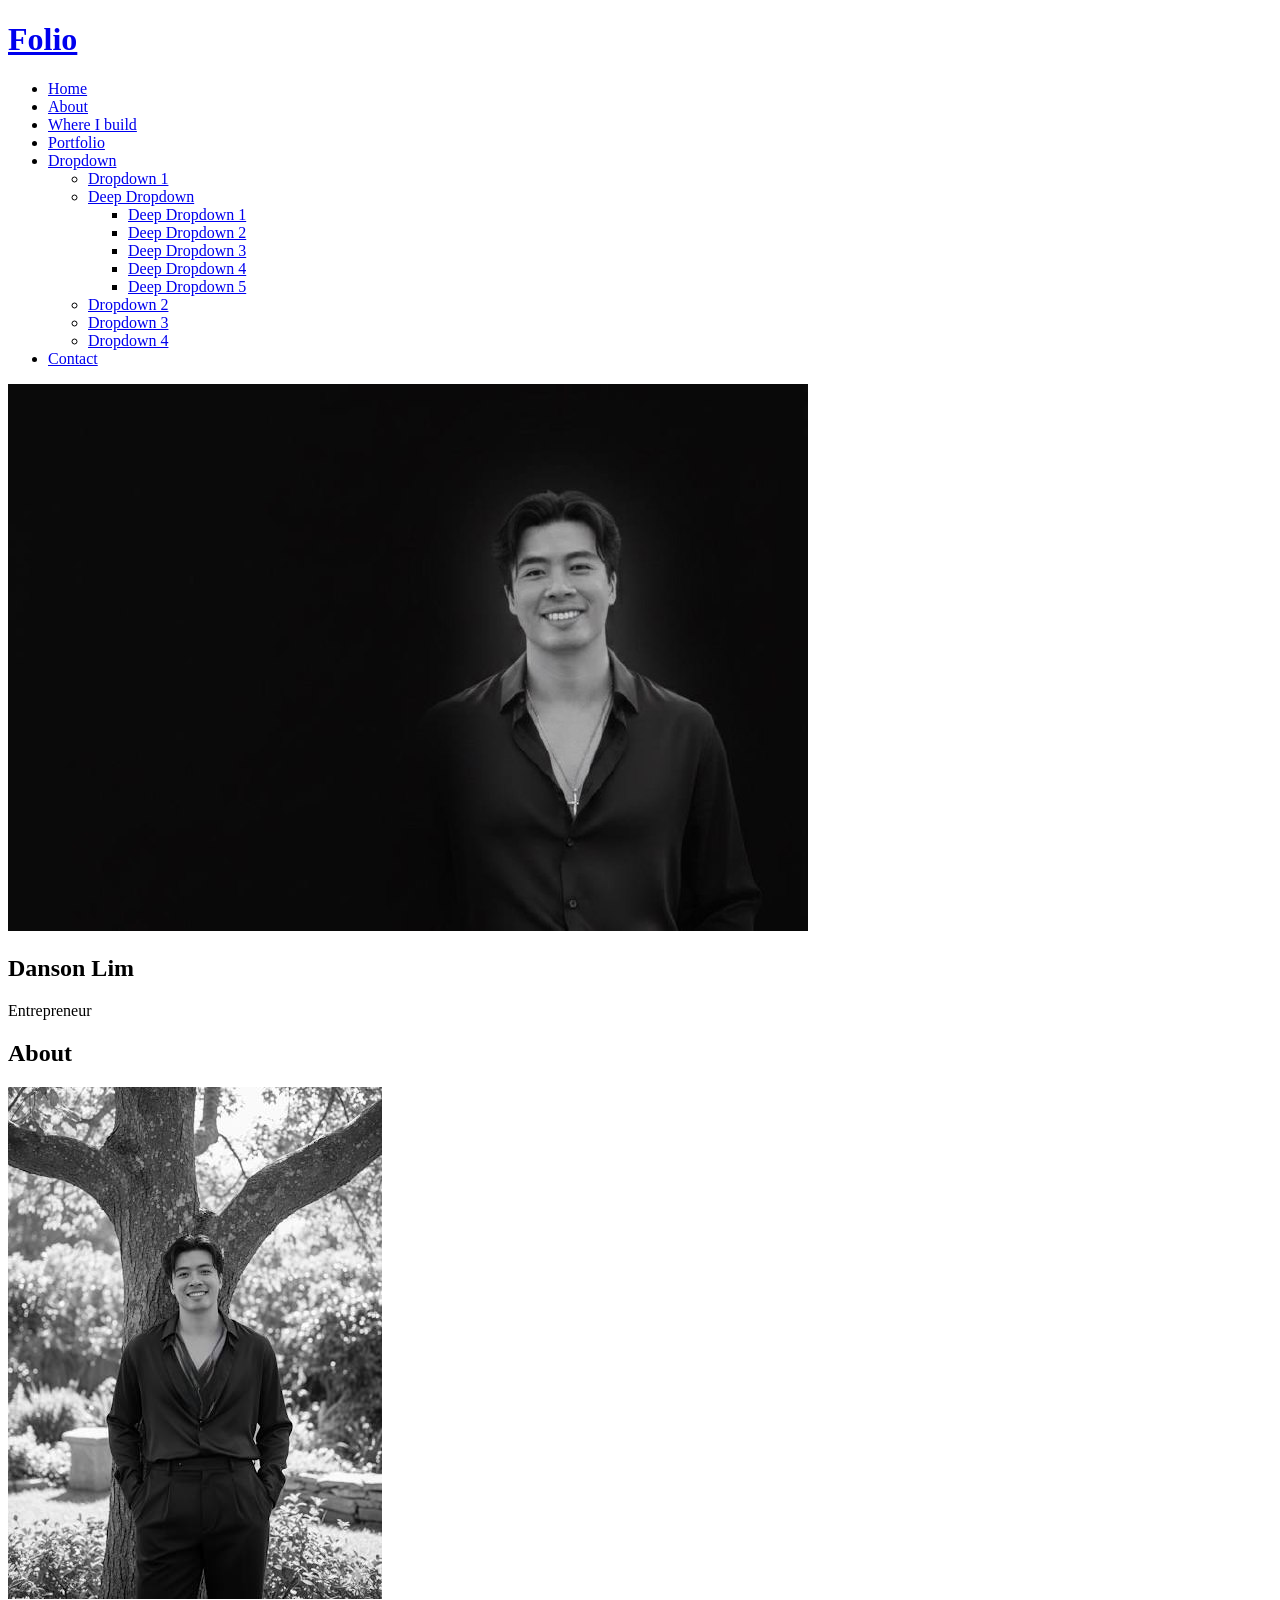
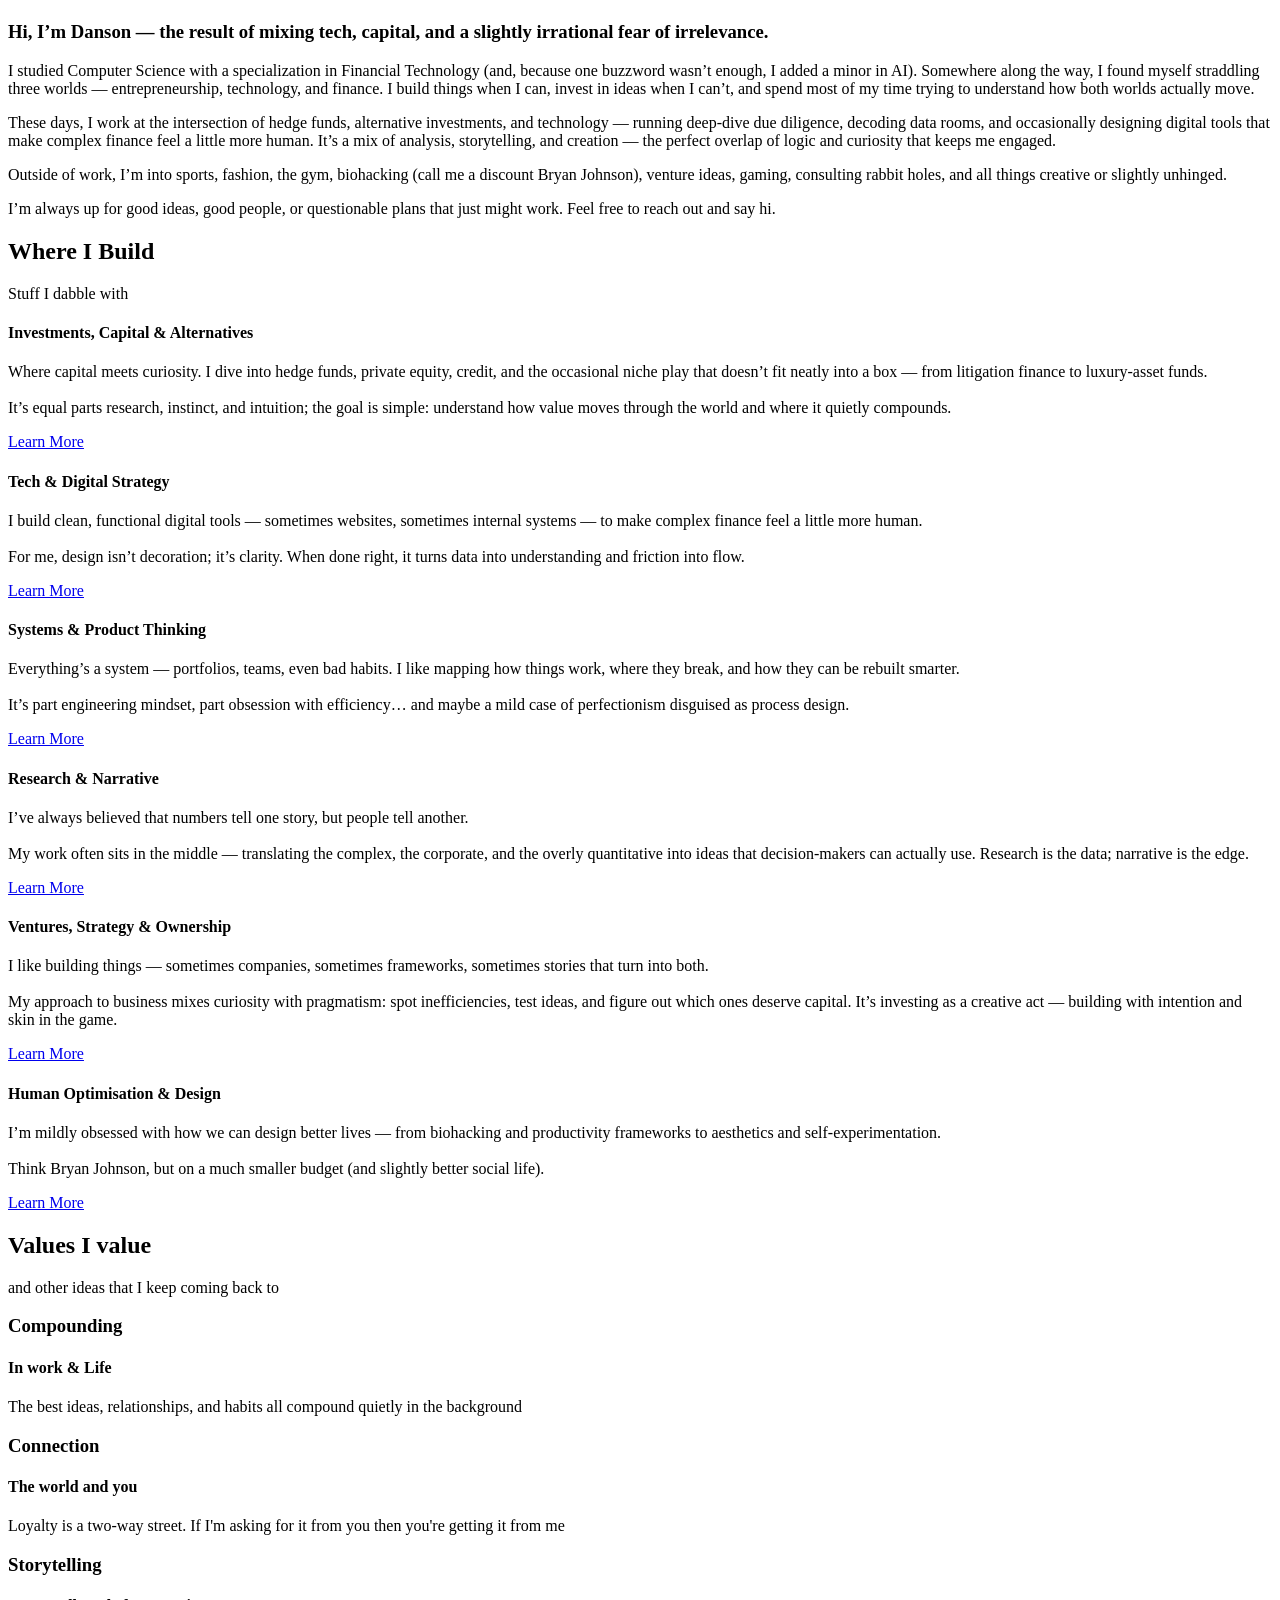
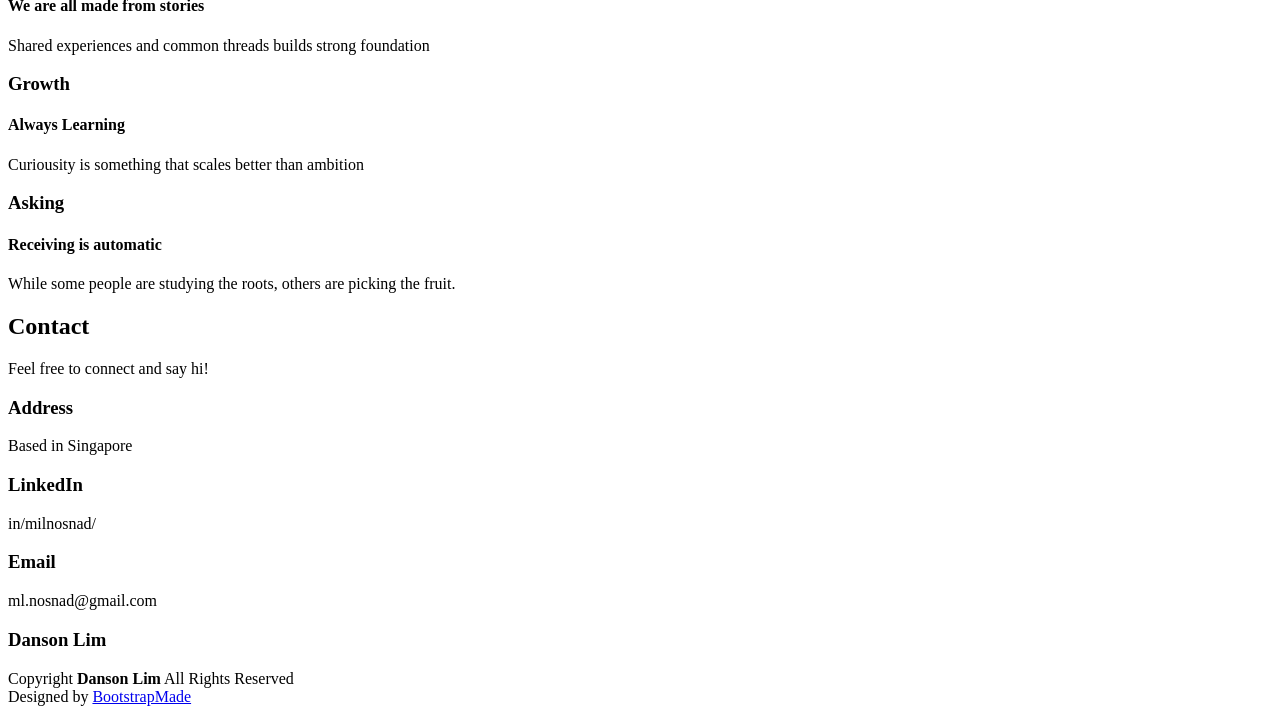
==== commit e3e4eda9: "Update index.html" ====
--- a/index.html
+++ b/index.html
@@ -231,7 +231,6 @@
                             <!-- End testimonial item -->
                             <div class="swiper-slide">
                                 <div class="testimonial-item">
-                                    <img src="assets/img/testimonials/testimonials-3.jpg" class="testimonial-img" alt="">
                                     <h3>Storytelling</h3>
                                     <h4>We are all made from stories</h4>
                                     <p> <i class="bi bi-quote quote-icon-left"></i> <span>Shared experiences and common threads builds strong foundation</span> <i class="bi bi-quote quote-icon-right"></i> </p>
--- a/assets/css/main.css
+++ b/assets/css/main.css
@@ -0,0 +1,1463 @@
+/**
+* Template Name: Folio
+* Template URL: https://bootstrapmade.com/folio-bootstrap-portfolio-template/
+* Updated: Aug 08 2024 with Bootstrap v5.3.3
+* Author: BootstrapMade.com
+* License: https://bootstrapmade.com/license/
+*/
+
+/*--------------------------------------------------------------
+# Font & Color Variables
+# Help: https://bootstrapmade.com/color-system/
+--------------------------------------------------------------*/
+/* Fonts */
+:root {
+  --default-font: "Roboto",  system-ui, -apple-system, "Segoe UI", Roboto, "Helvetica Neue", Arial, "Noto Sans", "Liberation Sans", sans-serif, "Apple Color Emoji", "Segoe UI Emoji", "Segoe UI Symbol", "Noto Color Emoji";
+  --heading-font: "Playfair Display",  sans-serif;
+  --nav-font: "Poppins",  sans-serif;
+}
+
+/* Global Colors - The following color variables are used throughout the website. Updating them here will change the color scheme of the entire website */
+:root { 
+  --background-color: #ffffff; /* Background color for the entire website, including individual sections */
+  --default-color: #898989; /* Default color used for the majority of the text content across the entire website */
+  --heading-color: #777777; /* Color for headings, subheadings and title throughout the website */
+  --accent-color: #b8a07e; /* Accent color that represents your brand on the website. It's used for buttons, links, and other elements that need to stand out */
+  --surface-color: #ffffff; /* The surface color is used as a background of boxed elements within sections, such as cards, icon boxes, or other elements that require a visual separation from the global background. */
+  --contrast-color: #ffffff; /* Contrast color for text, ensuring readability against backgrounds of accent, heading, or default colors. */
+}
+
+/* Nav Menu Colors - The following color variables are used specifically for the navigation menu. They are separate from the global colors to allow for more customization options */
+:root {
+  --nav-color: rgba(255, 255, 255, 0.6);  /* The default color of the main navmenu links */
+  --nav-hover-color: #ffffff; /* Applied to main navmenu links when they are hovered over or active */
+  --nav-mobile-background-color: #ffffff; /* Used as the background color for mobile navigation menu */
+  --nav-dropdown-background-color: #ffffff; /* Used as the background color for dropdown items that appear when hovering over primary navigation items */
+  --nav-dropdown-color: #898989; /* Used for navigation links of the dropdown items in the navigation menu. */
+  --nav-dropdown-hover-color: #b8a07e; /* Similar to --nav-hover-color, this color is applied to dropdown navigation links when they are hovered over. */
+}
+
+/* Color Presets - These classes override global colors when applied to any section or element, providing reuse of the sam color scheme. */
+
+.light-background {
+  --background-color: #f3f1f0;
+  --surface-color: #ffffff;
+}
+
+.dark-background {
+  --background-color: #858484;
+  --default-color: #ffffff;
+  --heading-color: #ffffff;
+  --surface-color: #9e9e9e;
+  --contrast-color: #ffffff;
+}
+
+/* Smooth scroll */
+:root {
+  scroll-behavior: smooth;
+}
+
+/*--------------------------------------------------------------
+# General Styling & Shared Classes
+--------------------------------------------------------------*/
+body {
+  color: var(--default-color);
+  background-color: var(--background-color);
+  font-family: var(--default-font);
+}
+
+a {
+  color: var(--accent-color);
+  text-decoration: none;
+  transition: 0.3s;
+}
+
+a:hover {
+  color: color-mix(in srgb, var(--accent-color), transparent 25%);
+  text-decoration: none;
+}
+
+h1,
+h2,
+h3,
+h4,
+h5,
+h6 {
+  color: var(--heading-color);
+  font-family: var(--heading-font);
+}
+
+/* PHP Email Form Messages
+------------------------------*/
+.php-email-form .error-message {
+  display: none;
+  background: #df1529;
+  color: #ffffff;
+  text-align: left;
+  padding: 15px;
+  margin-bottom: 24px;
+  font-weight: 600;
+}
+
+.php-email-form .sent-message {
+  display: none;
+  color: #ffffff;
+  background: #059652;
+  text-align: center;
+  padding: 15px;
+  margin-bottom: 24px;
+  font-weight: 600;
+}
+
+.php-email-form .loading {
+  display: none;
+  background: var(--surface-color);
+  text-align: center;
+  padding: 15px;
+  margin-bottom: 24px;
+}
+
+.php-email-form .loading:before {
+  content: "";
+  display: inline-block;
+  border-radius: 50%;
+  width: 24px;
+  height: 24px;
+  margin: 0 10px -6px 0;
+  border: 3px solid var(--accent-color);
+  border-top-color: var(--surface-color);
+  animation: php-email-form-loading 1s linear infinite;
+}
+
+@keyframes php-email-form-loading {
+  0% {
+    transform: rotate(0deg);
+  }
+
+  100% {
+    transform: rotate(360deg);
+  }
+}
+
+/*--------------------------------------------------------------
+# Global Header
+--------------------------------------------------------------*/
+.header {
+  --background-color: rgba(0, 0, 0, 0);
+  --default-color: #ffffff;
+  --heading-color: #ffffff;
+  color: var(--default-color);
+  background-color: var(--background-color);
+  padding: 10px 0;
+  transition: all 0.5s;
+  z-index: 997;
+}
+
+.header .logo {
+  line-height: 1;
+}
+
+.header .logo img {
+  max-height: 32px;
+  margin-right: 8px;
+}
+
+.header .logo h1 {
+  font-size: 30px;
+  margin: 0;
+  font-weight: 4700;
+  color: var(--heading-color);
+}
+
+.scrolled .header {
+  box-shadow: 0px 0 18px rgba(0, 0, 0, 0.1);
+}
+
+/* Global Header on Scroll
+------------------------------*/
+.scrolled .header {
+  --background-color: rgba(82, 78, 68, 0.8);
+}
+
+/*--------------------------------------------------------------
+# Navigation Menu
+--------------------------------------------------------------*/
+/* Navmenu - Desktop */
+@media (min-width: 1200px) {
+  .navmenu {
+    padding: 0;
+  }
+
+  .navmenu ul {
+    margin: 0;
+    padding: 0;
+    display: flex;
+    list-style: none;
+    align-items: center;
+  }
+
+  .navmenu li {
+    position: relative;
+  }
+
+  .navmenu a,
+  .navmenu a:focus {
+    color: var(--nav-color);
+    padding: 18px 15px;
+    font-size: 16px;
+    font-family: var(--nav-font);
+    font-weight: 400;
+    display: flex;
+    align-items: center;
+    justify-content: space-between;
+    white-space: nowrap;
+    transition: 0.3s;
+  }
+
+  .navmenu a i,
+  .navmenu a:focus i {
+    font-size: 12px;
+    line-height: 0;
+    margin-left: 5px;
+    transition: 0.3s;
+  }
+
+  .navmenu li:last-child a {
+    padding-right: 0;
+  }
+
+  .navmenu li:hover>a,
+  .navmenu .active,
+  .navmenu .active:focus {
+    color: var(--nav-hover-color);
+  }
+
+  .navmenu .dropdown ul {
+    margin: 0;
+    padding: 10px 0;
+    background: var(--nav-dropdown-background-color);
+    display: block;
+    position: absolute;
+    visibility: hidden;
+    left: 14px;
+    top: 130%;
+    opacity: 0;
+    transition: 0.3s;
+    border-radius: 4px;
+    z-index: 99;
+    box-shadow: 0px 0px 30px rgba(0, 0, 0, 0.1);
+  }
+
+  .navmenu .dropdown ul li {
+    min-width: 200px;
+  }
+
+  .navmenu .dropdown ul a {
+    padding: 10px 20px;
+    font-size: 15px;
+    text-transform: none;
+    color: var(--nav-dropdown-color);
+  }
+
+  .navmenu .dropdown ul a i {
+    font-size: 12px;
+  }
+
+  .navmenu .dropdown ul a:hover,
+  .navmenu .dropdown ul .active:hover,
+  .navmenu .dropdown ul li:hover>a {
+    color: var(--nav-dropdown-hover-color);
+  }
+
+  .navmenu .dropdown:hover>ul {
+    opacity: 1;
+    top: 100%;
+    visibility: visible;
+  }
+
+  .navmenu .dropdown .dropdown ul {
+    top: 0;
+    left: -90%;
+    visibility: hidden;
+  }
+
+  .navmenu .dropdown .dropdown:hover>ul {
+    opacity: 1;
+    top: 0;
+    left: -100%;
+    visibility: visible;
+  }
+}
+
+/* Navmenu - Mobile */
+@media (max-width: 1199px) {
+  .mobile-nav-toggle {
+    color: var(--nav-color);
+    font-size: 28px;
+    line-height: 0;
+    margin-right: 10px;
+    cursor: pointer;
+    transition: color 0.3s;
+  }
+
+  .navmenu {
+    padding: 0;
+    z-index: 9997;
+  }
+
+  .navmenu ul {
+    display: none;
+    list-style: none;
+    position: absolute;
+    inset: 60px 20px 20px 20px;
+    padding: 10px 0;
+    margin: 0;
+    border-radius: 6px;
+    background-color: var(--nav-mobile-background-color);
+    overflow-y: auto;
+    transition: 0.3s;
+    z-index: 9998;
+    box-shadow: 0px 0px 30px rgba(0, 0, 0, 0.1);
+  }
+
+  .navmenu a,
+  .navmenu a:focus {
+    color: var(--nav-dropdown-color);
+    padding: 10px 20px;
+    font-family: var(--nav-font);
+    font-size: 17px;
+    font-weight: 500;
+    display: flex;
+    align-items: center;
+    justify-content: space-between;
+    white-space: nowrap;
+    transition: 0.3s;
+  }
+
+  .navmenu a i,
+  .navmenu a:focus i {
+    font-size: 12px;
+    line-height: 0;
+    margin-left: 5px;
+    width: 30px;
+    height: 30px;
+    display: flex;
+    align-items: center;
+    justify-content: center;
+    border-radius: 50%;
+    transition: 0.3s;
+    background-color: color-mix(in srgb, var(--accent-color), transparent 90%);
+  }
+
+  .navmenu a i:hover,
+  .navmenu a:focus i:hover {
+    background-color: var(--accent-color);
+    color: var(--contrast-color);
+  }
+
+  .navmenu a:hover,
+  .navmenu .active,
+  .navmenu .active:focus {
+    color: var(--nav-dropdown-hover-color);
+  }
+
+  .navmenu .active i,
+  .navmenu .active:focus i {
+    background-color: var(--accent-color);
+    color: var(--contrast-color);
+    transform: rotate(180deg);
+  }
+
+  .navmenu .dropdown ul {
+    position: static;
+    display: none;
+    z-index: 99;
+    padding: 10px 0;
+    margin: 10px 20px;
+    background-color: var(--nav-dropdown-background-color);
+    border: 1px solid color-mix(in srgb, var(--default-color), transparent 90%);
+    box-shadow: none;
+    transition: all 0.5s ease-in-out;
+  }
+
+  .navmenu .dropdown ul ul {
+    background-color: rgba(33, 37, 41, 0.1);
+  }
+
+  .navmenu .dropdown>.dropdown-active {
+    display: block;
+    background-color: rgba(33, 37, 41, 0.03);
+  }
+
+  .mobile-nav-active {
+    overflow: hidden;
+  }
+
+  .mobile-nav-active .mobile-nav-toggle {
+    color: #fff;
+    position: absolute;
+    font-size: 32px;
+    top: 15px;
+    right: 15px;
+    margin-right: 0;
+    z-index: 9999;
+  }
+
+  .mobile-nav-active .navmenu {
+    position: fixed;
+    overflow: hidden;
+    inset: 0;
+    background: rgba(33, 37, 41, 0.8);
+    transition: 0.3s;
+  }
+
+  .mobile-nav-active .navmenu>ul {
+    display: block;
+  }
+}
+
+/*--------------------------------------------------------------
+# Global Footer
+--------------------------------------------------------------*/
+.footer {
+  color: var(--default-color);
+  background-color: var(--background-color);
+  font-size: 14px;
+  text-align: center;
+  padding: 30px 0;
+  position: relative;
+}
+
+.footer h3 {
+  font-size: 36px;
+  font-weight: 700;
+  position: relative;
+  padding: 0;
+  margin: 0 0 15px 0;
+}
+
+.footer p {
+  font-size: 15;
+  font-style: italic;
+  padding: 0;
+  margin: 0 0 30px 0;
+}
+
+.footer .social-links {
+  margin: 0 0 30px 0;
+}
+
+.footer .social-links a {
+  font-size: 16px;
+  display: flex;
+  align-items: center;
+  justify-content: center;
+  background: var(--accent-color);
+  color: var(--contrast-color);
+  line-height: 1;
+  margin: 0 4px;
+  border-radius: 50%;
+  text-align: center;
+  width: 36px;
+  height: 36px;
+  transition: 0.3s;
+}
+
+.footer .social-links a:hover {
+  background: color-mix(in srgb, var(--accent-color), transparent 20%);
+  text-decoration: none;
+}
+
+.footer .copyright {
+  padding-top: 25px;
+  border-top: 1px solid color-mix(in srgb, var(--default-color), transparent 90%);
+}
+
+.footer .credits {
+  font-size: 13px;
+  padding-top: 5px;
+}
+
+/*--------------------------------------------------------------
+# Preloader
+--------------------------------------------------------------*/
+#preloader {
+  position: fixed;
+  inset: 0;
+  z-index: 999999;
+  overflow: hidden;
+  background: var(--background-color);
+  transition: all 0.6s ease-out;
+}
+
+#preloader:before {
+  content: "";
+  position: fixed;
+  top: calc(50% - 30px);
+  left: calc(50% - 30px);
+  border: 6px solid #ffffff;
+  border-color: var(--accent-color) transparent var(--accent-color) transparent;
+  border-radius: 50%;
+  width: 60px;
+  height: 60px;
+  animation: animate-preloader 1.5s linear infinite;
+}
+
+@keyframes animate-preloader {
+  0% {
+    transform: rotate(0deg);
+  }
+
+  100% {
+    transform: rotate(360deg);
+  }
+}
+
+/*--------------------------------------------------------------
+# Scroll Top Button
+--------------------------------------------------------------*/
+.scroll-top {
+  position: fixed;
+  visibility: hidden;
+  opacity: 0;
+  right: 15px;
+  bottom: 15px;
+  z-index: 99999;
+  background-color: var(--accent-color);
+  width: 40px;
+  height: 40px;
+  border-radius: 4px;
+  transition: all 0.4s;
+}
+
+.scroll-top i {
+  font-size: 24px;
+  color: var(--contrast-color);
+  line-height: 0;
+}
+
+.scroll-top:hover {
+  background-color: color-mix(in srgb, var(--accent-color), transparent 20%);
+  color: var(--contrast-color);
+}
+
+.scroll-top.active {
+  visibility: visible;
+  opacity: 1;
+}
+
+/*--------------------------------------------------------------
+# Disable aos animation delay on mobile devices
+--------------------------------------------------------------*/
+@media screen and (max-width: 768px) {
+  [data-aos-delay] {
+    transition-delay: 0 !important;
+  }
+}
+
+/*--------------------------------------------------------------
+# Global Page Titles & Breadcrumbs
+--------------------------------------------------------------*/
+.page-title {
+  color: var(--default-color);
+  background-color: var(--background-color);
+  padding: 160px 0 80px 0;
+  text-align: center;
+  position: relative;
+}
+
+.page-title:before {
+  content: "";
+  background-color: color-mix(in srgb, var(--background-color), transparent 50%);
+  position: absolute;
+  inset: 0;
+}
+
+.page-title h1 {
+  font-size: 42px;
+  font-weight: 700;
+  margin-bottom: 10px;
+}
+
+.page-title .breadcrumbs ol {
+  display: flex;
+  flex-wrap: wrap;
+  list-style: none;
+  justify-content: center;
+  padding: 0;
+  margin: 0;
+  font-size: 16px;
+  font-weight: 400;
+}
+
+.page-title .breadcrumbs ol li+li {
+  padding-left: 10px;
+}
+
+.page-title .breadcrumbs ol li+li::before {
+  content: "/";
+  display: inline-block;
+  padding-right: 10px;
+  color: color-mix(in srgb, var(--default-color), transparent 50%);
+}
+
+/*--------------------------------------------------------------
+# Global Sections
+--------------------------------------------------------------*/
+section,
+.section {
+  color: var(--default-color);
+  background-color: var(--background-color);
+  padding: 60px 0;
+  scroll-margin-top: 80px;
+  overflow: clip;
+}
+
+@media (max-width: 1199px) {
+
+  section,
+  .section {
+    scroll-margin-top: 56px;
+  }
+}
+
+/*--------------------------------------------------------------
+# Global Section Titles
+--------------------------------------------------------------*/
+.section-title {
+  text-align: center;
+  padding-bottom: 60px;
+  position: relative;
+}
+
+.section-title h2 {
+  font-size: 32px;
+  font-weight: 300;
+  margin-bottom: 15px;
+}
+
+.section-title p {
+  margin-bottom: 0;
+}
+
+/*--------------------------------------------------------------
+# Hero Section
+--------------------------------------------------------------*/
+.hero {
+  width: 100%;
+  min-height: 100vh;
+  position: relative;
+  padding: 80px 0;
+  display: flex;
+  align-items: center;
+  justify-content: center;
+}
+
+.hero img {
+  position: absolute;
+  inset: 0;
+  display: block;
+  width: 100%;
+  height: 100%;
+  object-fit: cover;
+  z-index: 1;
+}
+
+.hero:before {
+  content: "";
+  background: color-mix(in srgb, var(--background-color), transparent 80%);
+  position: absolute;
+  inset: 0;
+  z-index: 2;
+}
+
+.hero .container {
+  position: relative;
+  z-index: 3;
+}
+
+.hero h2 {
+  margin: 0;
+  font-size: 64px;
+  font-weight: 700;
+}
+
+.hero p {
+  margin: 5px 0 0 0;
+  font-size: 26px;
+}
+
+.hero p span {
+  letter-spacing: 1px;
+  border-bottom: 2px solid var(--accent-color);
+}
+
+.hero .social-links {
+  margin-top: 25px;
+}
+
+.hero .social-links a {
+  font-size: 24px;
+  display: inline-block;
+  color: color-mix(in srgb, var(--default-color), transparent 50%);
+  line-height: 1;
+  margin-right: 20px;
+  transition: 0.3s;
+}
+
+.hero .social-links a:hover {
+  color: var(--accent-color);
+}
+
+@media (max-width: 768px) {
+  .hero h2 {
+    font-size: 32px;
+  }
+
+  .hero p {
+    font-size: 20px;
+  }
+}
+
+/*--------------------------------------------------------------
+# About Section
+--------------------------------------------------------------*/
+.about .profile-img {
+  border: 20px solid var(--accent-color);
+  padding: 0;
+}
+
+.about .profile-img img {
+  margin-top: -60px;
+  margin-left: 40px;
+  margin-bottom: 40px;
+  position: relative;
+  z-index: 1;
+}
+
+.about .content h3 {
+  font-size: 1.75rem;
+  font-weight: 700;
+}
+
+.about .content .fst-italic {
+  color: color-mix(in srgb, var(--default-color), var(--contrast-color) 50%);
+}
+
+.about .content ul {
+  list-style: none;
+  padding: 0;
+}
+
+.about .content ul li {
+  padding: 10px 0 0 0;
+  display: flex;
+}
+
+.about .content ul i {
+  color: var(--accent-color);
+  margin-right: 0.5rem;
+  line-height: 1.2;
+  font-size: 1.25rem;
+}
+
+.about .content p:last-child {
+  margin-bottom: 0;
+}
+
+/*--------------------------------------------------------------
+# Services Section
+--------------------------------------------------------------*/
+.services .service-item {
+  position: relative;
+  height: 100%;
+  margin-bottom: 30px;
+}
+
+.services .service-item .icon {
+  margin-right: 20px;
+}
+
+.services .service-item .icon i {
+  color: var(--accent-color);
+  font-size: 40px;
+  line-height: 0;
+  transition: 0.3s;
+}
+
+.services .service-item:hover .icon i {
+  color: var(--accent-color);
+}
+
+.services .service-item .title {
+  color: var(--heading-color);
+  font-weight: 700;
+  margin-bottom: 10px;
+  font-size: 20px;
+  transition: 0.3s;
+}
+
+.services .service-item .description {
+  font-size: 15px;
+  color: color-mix(in srgb, var(--default-color), transparent 30%);
+  margin-bottom: 10px;
+}
+
+.services .service-item .readmore {
+  display: flex;
+  align-items: center;
+  color: color-mix(in srgb, var(--default-color), transparent 50%);
+  transition: 0.3s;
+  font-weight: 700;
+  font-size: 14px;
+}
+
+.services .service-item .readmore i {
+  margin-left: 8px;
+}
+
+.services .service-item:hover .title,
+.services .service-item:hover .readmore,
+.services .service-item:hover .icon i {
+  color: var(--accent-color);
+}
+
+/*--------------------------------------------------------------
+# Testimonials Section
+--------------------------------------------------------------*/
+.testimonials .section-header {
+  margin-bottom: 40px;
+}
+
+.testimonials .testimonials-carousel,
+.testimonials .testimonials-slider {
+  overflow: hidden;
+}
+
+.testimonials .testimonial-item {
+  text-align: center;
+}
+
+.testimonials .testimonial-item .testimonial-img {
+  width: 120px;
+  border-radius: 50%;
+  border: 4px solid var(--background-color);
+  margin: 0 auto;
+}
+
+.testimonials .testimonial-item h3 {
+  font-size: 20px;
+  font-weight: bold;
+  margin: 10px 0 5px 0;
+}
+
+.testimonials .testimonial-item h4 {
+  font-size: 14px;
+  color: color-mix(in srgb, var(--default-color), transparent 40%);
+  margin: 0 0 15px 0;
+}
+
+.testimonials .testimonial-item .stars {
+  margin-bottom: 15px;
+}
+
+.testimonials .testimonial-item .stars i {
+  color: #ffc107;
+  margin: 0 1px;
+}
+
+.testimonials .testimonial-item .quote-icon-left,
+.testimonials .testimonial-item .quote-icon-right {
+  color: color-mix(in srgb, var(--accent-color), transparent 50%);
+  font-size: 26px;
+  line-height: 0;
+}
+
+.testimonials .testimonial-item .quote-icon-left {
+  display: inline-block;
+  left: -5px;
+  position: relative;
+}
+
+.testimonials .testimonial-item .quote-icon-right {
+  display: inline-block;
+  right: -5px;
+  position: relative;
+  top: 10px;
+  transform: scale(-1, -1);
+}
+
+.testimonials .testimonial-item p {
+  font-style: italic;
+  margin: 0 auto 15px auto;
+}
+
+.testimonials .swiper-wrapper {
+  height: auto;
+}
+
+.testimonials .swiper-pagination {
+  margin-top: 20px;
+  position: relative;
+}
+
+.testimonials .swiper-pagination .swiper-pagination-bullet {
+  width: 12px;
+  height: 12px;
+  opacity: 1;
+  background-color: color-mix(in srgb, var(--default-color), transparent 85%);
+}
+
+.testimonials .swiper-pagination .swiper-pagination-bullet-active {
+  background-color: var(--accent-color);
+}
+
+@media (min-width: 992px) {
+  .testimonials .testimonial-item p {
+    width: 80%;
+  }
+}
+
+/*--------------------------------------------------------------
+# Portfolio Section
+--------------------------------------------------------------*/
+.portfolio .portfolio-filters {
+  padding: 0;
+  margin: 0 auto 20px auto;
+  list-style: none;
+  text-align: center;
+}
+
+.portfolio .portfolio-filters li {
+  cursor: pointer;
+  display: inline-block;
+  padding: 0;
+  font-size: 18px;
+  font-weight: 500;
+  margin: 0 10px;
+  line-height: 1;
+  margin-bottom: 5px;
+  transition: all 0.3s ease-in-out;
+}
+
+.portfolio .portfolio-filters li:hover,
+.portfolio .portfolio-filters li.filter-active {
+  color: var(--accent-color);
+}
+
+.portfolio .portfolio-filters li:first-child {
+  margin-left: 0;
+}
+
+.portfolio .portfolio-filters li:last-child {
+  margin-right: 0;
+}
+
+@media (max-width: 575px) {
+  .portfolio .portfolio-filters li {
+    font-size: 14px;
+    margin: 0 5px;
+  }
+}
+
+.portfolio .portfolio-content {
+  position: relative;
+  overflow: hidden;
+}
+
+.portfolio .portfolio-content img {
+  transition: 0.3s;
+}
+
+.portfolio .portfolio-content .portfolio-info {
+  opacity: 0;
+  position: absolute;
+  inset: 0;
+  z-index: 3;
+  transition: all ease-in-out 0.3s;
+  background: rgba(0, 0, 0, 0.6);
+  padding: 15px;
+}
+
+.portfolio .portfolio-content .portfolio-info h4 {
+  font-size: 14px;
+  padding: 5px 10px;
+  font-weight: 400;
+  color: #ffffff;
+  display: inline-block;
+  background-color: var(--accent-color);
+}
+
+.portfolio .portfolio-content .portfolio-info p {
+  position: absolute;
+  bottom: 10px;
+  text-align: center;
+  display: inline-block;
+  left: 0;
+  right: 0;
+  font-size: 16px;
+  font-weight: 600;
+  color: rgba(255, 255, 255, 0.8);
+}
+
+.portfolio .portfolio-content .portfolio-info .preview-link,
+.portfolio .portfolio-content .portfolio-info .details-link {
+  position: absolute;
+  left: calc(50% - 40px);
+  font-size: 26px;
+  top: calc(50% - 14px);
+  color: #fff;
+  transition: 0.3s;
+  line-height: 1.2;
+}
+
+.portfolio .portfolio-content .portfolio-info .preview-link:hover,
+.portfolio .portfolio-content .portfolio-info .details-link:hover {
+  color: var(--accent-color);
+}
+
+.portfolio .portfolio-content .portfolio-info .details-link {
+  left: 50%;
+  font-size: 34px;
+  line-height: 0;
+}
+
+.portfolio .portfolio-content:hover .portfolio-info {
+  opacity: 1;
+}
+
+.portfolio .portfolio-content:hover img {
+  transform: scale(1.1);
+}
+
+/*--------------------------------------------------------------
+# Pricing Section
+--------------------------------------------------------------*/
+.pricing .pricing-item {
+  background-color: color-mix(in srgb, var(--accent-color), transparent 96%);
+  padding: 40px 40px;
+  height: 100%;
+  border-radius: 15px;
+}
+
+.pricing h3 {
+  font-weight: 600;
+  margin-bottom: 15px;
+  font-size: 20px;
+}
+
+.pricing h4 {
+  color: var(--accent-color);
+  font-size: 48px;
+  font-weight: 700;
+  font-family: var(--heading-font);
+  margin-bottom: 0;
+}
+
+.pricing h4 sup {
+  font-size: 28px;
+}
+
+.pricing h4 span {
+  color: color-mix(in srgb, var(--default-color), transparent 50%);
+  font-size: 18px;
+  font-weight: 500;
+}
+
+.pricing .description {
+  font-size: 14px;
+}
+
+.pricing .cta-btn {
+  border: 1px solid var(--default-color);
+  color: var(--default-color);
+  display: block;
+  text-align: center;
+  padding: 10px 35px;
+  border-radius: 5px;
+  font-size: 16px;
+  font-weight: 500;
+  font-family: var(--heading-font);
+  transition: 0.3s;
+  margin-top: 20px;
+  margin-bottom: 6px;
+}
+
+.pricing .cta-btn:hover {
+  background: var(--accent-color);
+  color: var(--contrast-color);
+  border-color: var(--accent-color);
+}
+
+.pricing ul {
+  padding: 0;
+  list-style: none;
+  color: color-mix(in srgb, var(--default-color), transparent 30%);
+  text-align: left;
+  line-height: 20px;
+}
+
+.pricing ul li {
+  padding: 10px 0;
+  display: flex;
+  align-items: center;
+}
+
+.pricing ul li:last-child {
+  padding-bottom: 0;
+}
+
+.pricing ul i {
+  color: #059652;
+  font-size: 24px;
+  padding-right: 3px;
+}
+
+.pricing ul .na {
+  color: color-mix(in srgb, var(--default-color), transparent 60%);
+}
+
+.pricing ul .na i {
+  color: color-mix(in srgb, var(--default-color), transparent 60%);
+}
+
+.pricing ul .na span {
+  text-decoration: line-through;
+}
+
+.pricing .featured {
+  position: relative;
+}
+
+.pricing .featured .popular {
+  position: absolute;
+  top: 15px;
+  right: 15px;
+  background-color: var(--accent-color);
+  color: var(--contrast-color);
+  padding: 4px 15px 6px 15px;
+  margin: 0;
+  border-radius: 5px;
+  font-size: 14px;
+  font-weight: 500;
+}
+
+.pricing .featured .cta-btn {
+  background: var(--accent-color);
+  color: var(--contrast-color);
+  border-color: var(--accent-color);
+}
+
+@media (max-width: 992px) {
+  .pricing .box {
+    max-width: 60%;
+    margin: 0 auto 30px auto;
+  }
+}
+
+@media (max-width: 767px) {
+  .pricing .box {
+    max-width: 80%;
+    margin: 0 auto 30px auto;
+  }
+}
+
+@media (max-width: 420px) {
+  .pricing .box {
+    max-width: 100%;
+    margin: 0 auto 30px auto;
+  }
+}
+
+/*--------------------------------------------------------------
+# Contact Section
+--------------------------------------------------------------*/
+.contact .info-wrap {
+  background-color: var(--surface-color);
+  box-shadow: 0px 0px 20px rgba(0, 0, 0, 0.1);
+  padding: 30px;
+  margin-bottom: 30px;
+}
+
+.contact .info-item i {
+  font-size: 20px;
+  color: var(--accent-color);
+  width: 56px;
+  height: 56px;
+  display: flex;
+  justify-content: center;
+  align-items: center;
+  transition: all 0.3s ease-in-out;
+  border-radius: 50%;
+  border: 1px solid color-mix(in srgb, var(--accent-color), transparent 40%);
+  margin-right: 15px;
+}
+
+.contact .info-item h3 {
+  font-size: 18px;
+  font-weight: 700;
+  margin: 0 0 2px 0;
+}
+
+.contact .info-item p {
+  padding: 0;
+  margin-bottom: 0;
+  font-size: 14px;
+}
+
+.contact .info-item:hover i {
+  background: var(--accent-color);
+  color: var(--contrast-color);
+}
+
+.contact .php-email-form {
+  background-color: var(--surface-color);
+  box-shadow: 0px 0px 20px rgba(0, 0, 0, 0.1);
+  padding: 30px;
+}
+
+@media (max-width: 575px) {
+  .contact .php-email-form {
+    padding: 20px;
+  }
+}
+
+.contact .php-email-form input[type=text],
+.contact .php-email-form input[type=email],
+.contact .php-email-form textarea {
+  font-size: 14px;
+  padding: 10px 15px;
+  box-shadow: none;
+  border-radius: 0;
+  color: var(--default-color);
+  background-color: color-mix(in srgb, var(--background-color), transparent 50%);
+  border-color: color-mix(in srgb, var(--default-color), transparent 80%);
+}
+
+.contact .php-email-form input[type=text]:focus,
+.contact .php-email-form input[type=email]:focus,
+.contact .php-email-form textarea:focus {
+  border-color: var(--accent-color);
+}
+
+.contact .php-email-form input[type=text]::placeholder,
+.contact .php-email-form input[type=email]::placeholder,
+.contact .php-email-form textarea::placeholder {
+  color: color-mix(in srgb, var(--default-color), transparent 70%);
+}
+
+.contact .php-email-form button[type=submit] {
+  color: var(--contrast-color);
+  background: var(--accent-color);
+  border: 0;
+  padding: 10px 30px;
+  transition: 0.4s;
+  border-radius: 50px;
+}
+
+.contact .php-email-form button[type=submit]:hover {
+  background: color-mix(in srgb, var(--accent-color), transparent 20%);
+}
+
+/*--------------------------------------------------------------
+# Portfolio Details Section
+--------------------------------------------------------------*/
+.portfolio-details .portfolio-details-slider img {
+  width: 100%;
+}
+
+.portfolio-details .portfolio-details-slider .swiper-pagination {
+  margin-top: 20px;
+  position: relative;
+}
+
+.portfolio-details .portfolio-details-slider .swiper-pagination .swiper-pagination-bullet {
+  width: 12px;
+  height: 12px;
+  background-color: color-mix(in srgb, var(--default-color), transparent 85%);
+  opacity: 1;
+}
+
+.portfolio-details .portfolio-details-slider .swiper-pagination .swiper-pagination-bullet-active {
+  background-color: var(--accent-color);
+}
+
+.portfolio-details .portfolio-info {
+  background-color: var(--surface-color);
+  padding: 30px;
+  box-shadow: 0px 0 30px rgba(0, 0, 0, 0.1);
+}
+
+.portfolio-details .portfolio-info h3 {
+  font-size: 22px;
+  font-weight: 700;
+  margin-bottom: 20px;
+  padding-bottom: 20px;
+  border-bottom: 1px solid color-mix(in srgb, var(--default-color), transparent 85%);
+}
+
+.portfolio-details .portfolio-info ul {
+  list-style: none;
+  padding: 0;
+  font-size: 15px;
+}
+
+.portfolio-details .portfolio-info ul li+li {
+  margin-top: 10px;
+}
+
+.portfolio-details .portfolio-description {
+  padding-top: 30px;
+}
+
+.portfolio-details .portfolio-description h2 {
+  font-size: 26px;
+  font-weight: 700;
+  margin-bottom: 20px;
+}
+
+.portfolio-details .portfolio-description p {
+  padding: 0;
+  color: color-mix(in srgb, var(--default-color), transparent 30%);
+}
+
+/*--------------------------------------------------------------
+# Service Details Section
+--------------------------------------------------------------*/
+.service-details .service-box {
+  background-color: var(--surface-color);
+  padding: 20px;
+  box-shadow: 0px 2px 20px rgba(0, 0, 0, 0.1);
+}
+
+.service-details .service-box+.service-box {
+  margin-top: 30px;
+}
+
+.service-details .service-box h4 {
+  font-size: 20px;
+  font-weight: 700;
+  border-bottom: 2px solid color-mix(in srgb, var(--default-color), transparent 92%);
+  padding-bottom: 15px;
+  margin-bottom: 15px;
+}
+
+.service-details .services-list {
+  background-color: var(--surface-color);
+}
+
+.service-details .services-list a {
+  color: color-mix(in srgb, var(--default-color), transparent 20%);
+  background-color: color-mix(in srgb, var(--default-color), transparent 96%);
+  display: flex;
+  align-items: center;
+  padding: 12px 15px;
+  margin-top: 15px;
+  transition: 0.3s;
+}
+
+.service-details .services-list a:first-child {
+  margin-top: 0;
+}
+
+.service-details .services-list a i {
+  font-size: 16px;
+  margin-right: 8px;
+  color: var(--accent-color);
+}
+
+.service-details .services-list a.active {
+  color: var(--contrast-color);
+  background-color: var(--accent-color);
+}
+
+.service-details .services-list a.active i {
+  color: var(--contrast-color);
+}
+
+.service-details .services-list a:hover {
+  background-color: color-mix(in srgb, var(--accent-color), transparent 95%);
+  color: var(--accent-color);
+}
+
+.service-details .download-catalog a {
+  color: var(--default-color);
+  display: flex;
+  align-items: center;
+  padding: 10px 0;
+  transition: 0.3s;
+  border-top: 1px solid color-mix(in srgb, var(--default-color), transparent 90%);
+}
+
+.service-details .download-catalog a:first-child {
+  border-top: 0;
+  padding-top: 0;
+}
+
+.service-details .download-catalog a:last-child {
+  padding-bottom: 0;
+}
+
+.service-details .download-catalog a i {
+  font-size: 24px;
+  margin-right: 8px;
+  color: var(--accent-color);
+}
+
+.service-details .download-catalog a:hover {
+  color: var(--accent-color);
+}
+
+.service-details .help-box {
+  background-color: var(--accent-color);
+  color: var(--contrast-color);
+  margin-top: 30px;
+  padding: 30px 15px;
+}
+
+.service-details .help-box .help-icon {
+  font-size: 48px;
+}
+
+.service-details .help-box h4,
+.service-details .help-box a {
+  color: var(--contrast-color);
+}
+
+.service-details .services-img {
+  margin-bottom: 20px;
+}
+
+.service-details h3 {
+  font-size: 26px;
+  font-weight: 700;
+}
+
+.service-details p {
+  font-size: 15px;
+}
+
+.service-details ul {
+  list-style: none;
+  padding: 0;
+  font-size: 15px;
+}
+
+.service-details ul li {
+  padding: 5px 0;
+  display: flex;
+  align-items: center;
+}
+
+.service-details ul i {
+  font-size: 20px;
+  margin-right: 8px;
+  color: var(--accent-color);
+}
+
+/*--------------------------------------------------------------
+# Starter Section Section
+--------------------------------------------------------------*/
+.starter-section {
+  /* Add your styles here */
+}
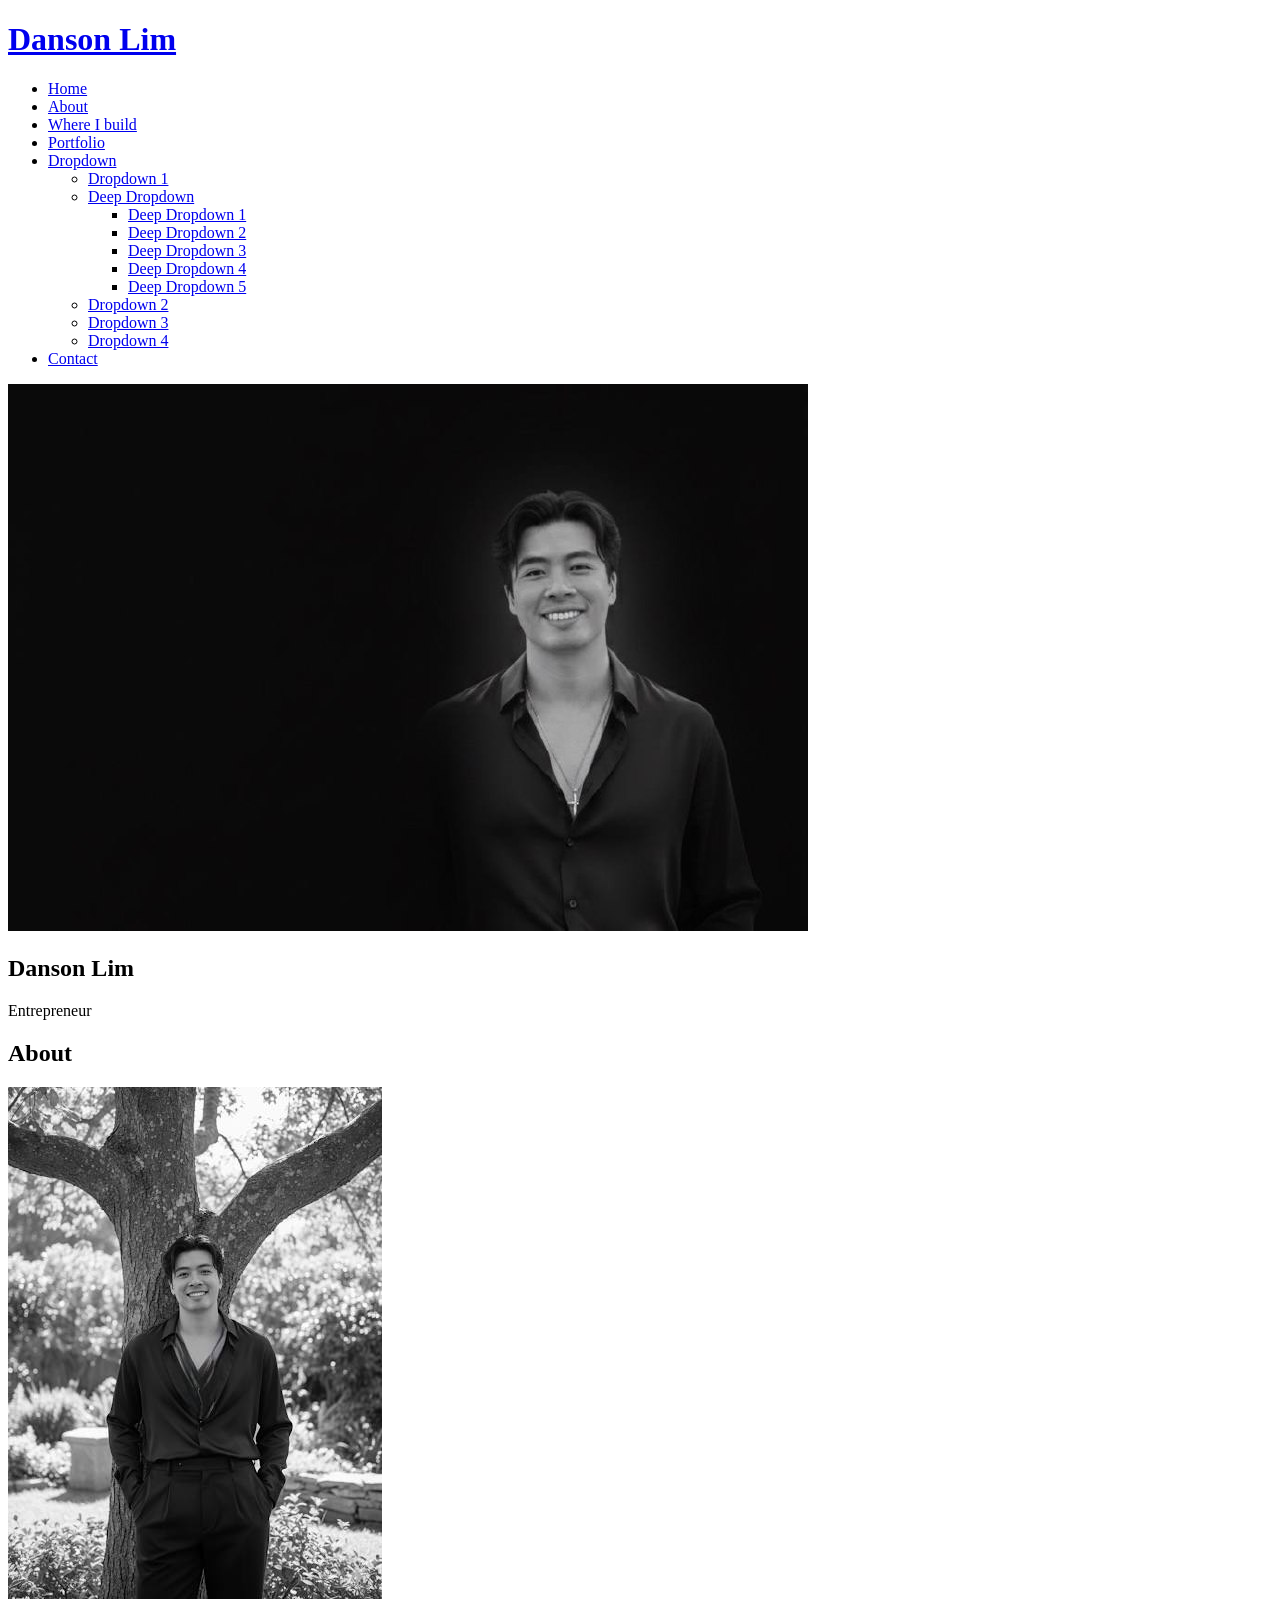
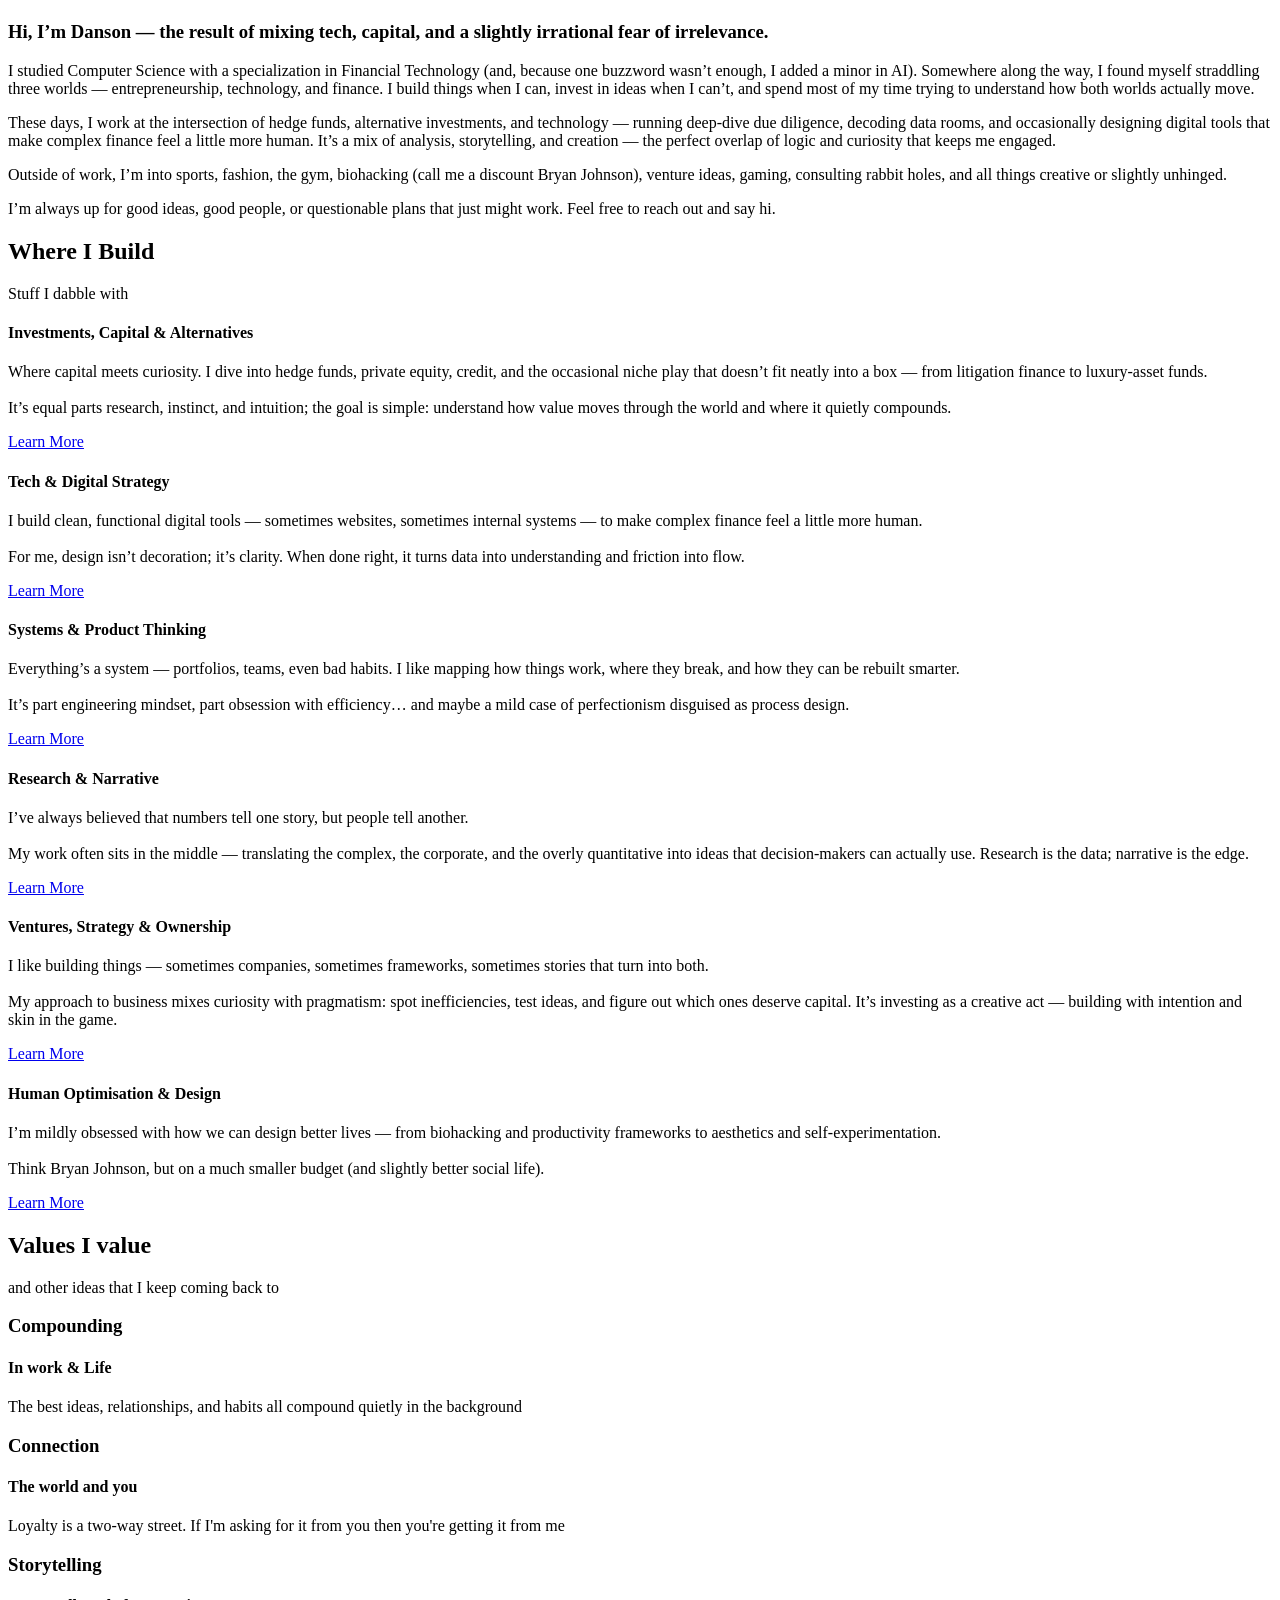
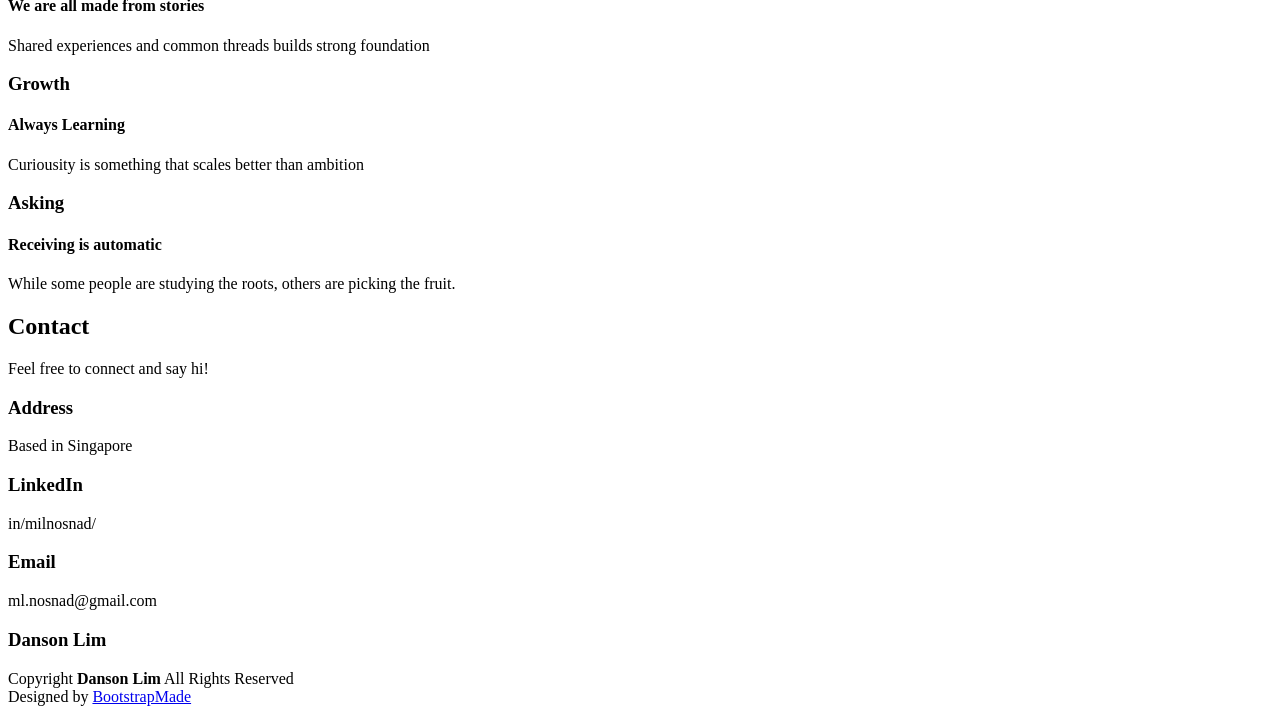
==== commit 3f598877: "Update index.html" ====
--- a/index.html
+++ b/index.html
@@ -32,7 +32,7 @@
     <body class="index-page">
         <header id="header" class="header d-flex align-items-center fixed-top">
             <div class="container-fluid container-xl position-relative d-flex align-items-center justify-content-between">
-                <a href="index.html" class="logo d-flex align-items-center"> <!-- Uncomment the line below if you also wish to use an image logo --> <!-- <img src="assets/img/logo.png" alt=""> --> <h1 class="sitename">Folio</h1> </a>
+                <a href="index.html" class="logo d-flex align-items-center"> <!-- Uncomment the line below if you also wish to use an image logo --> <!-- <img src="assets/img/logo.png" alt=""> --> <h1 class="sitename">Danson Lim</h1> </a>
                 <nav id="navmenu" class="navmenu">
                     <ul>
                         <li><a href="#hero" class="active">Home</a>
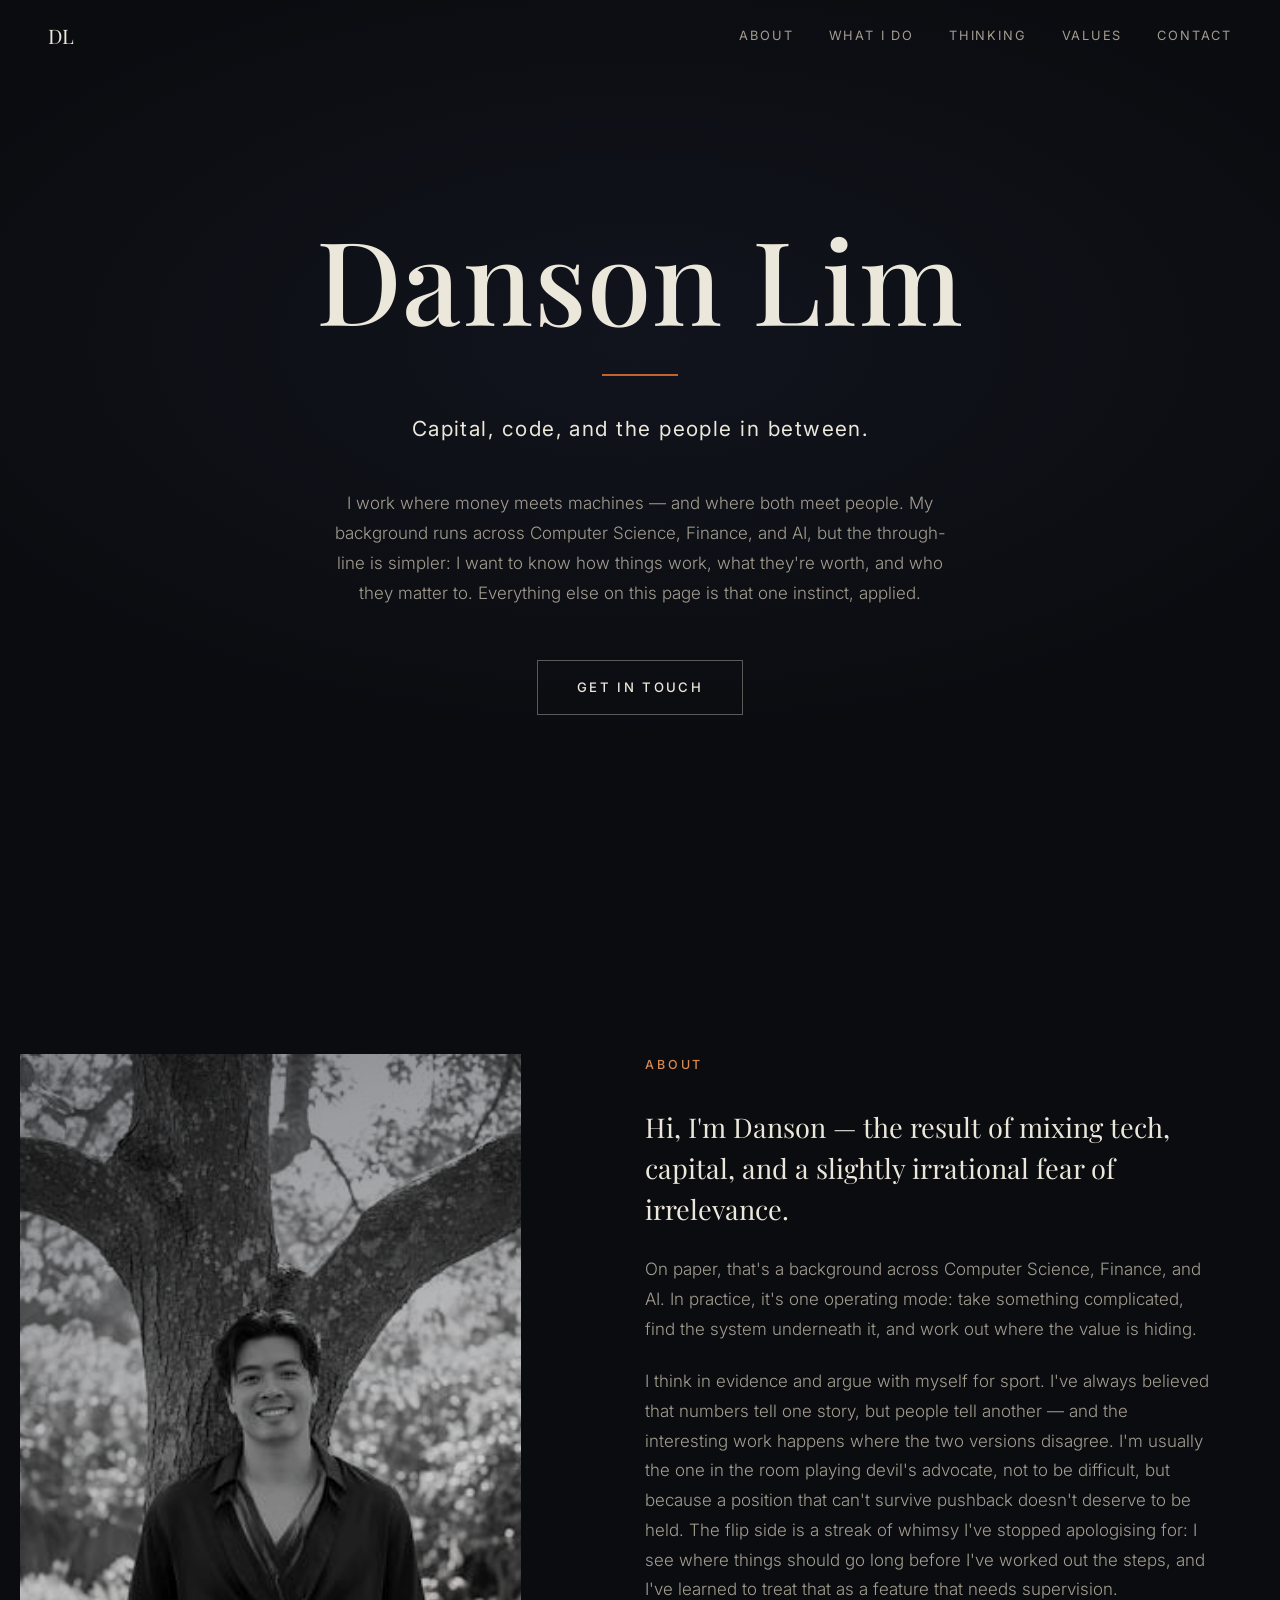
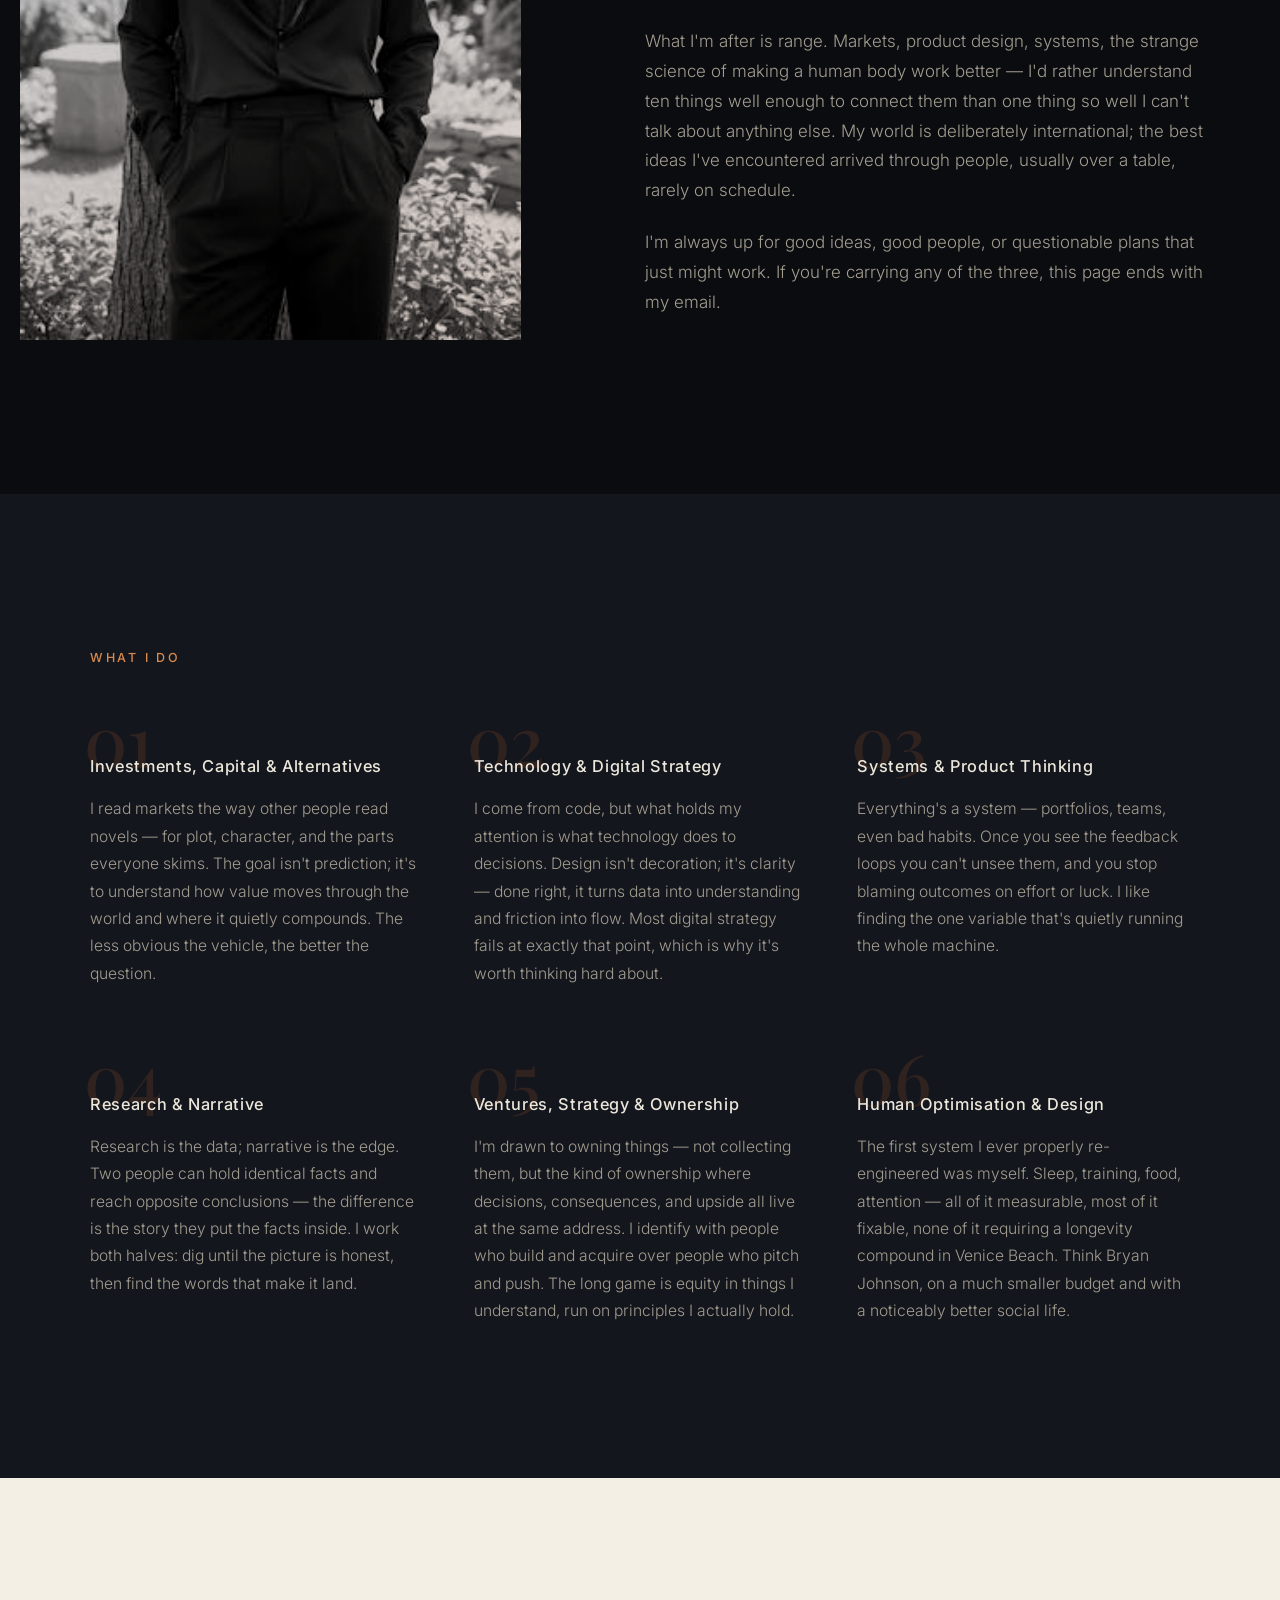
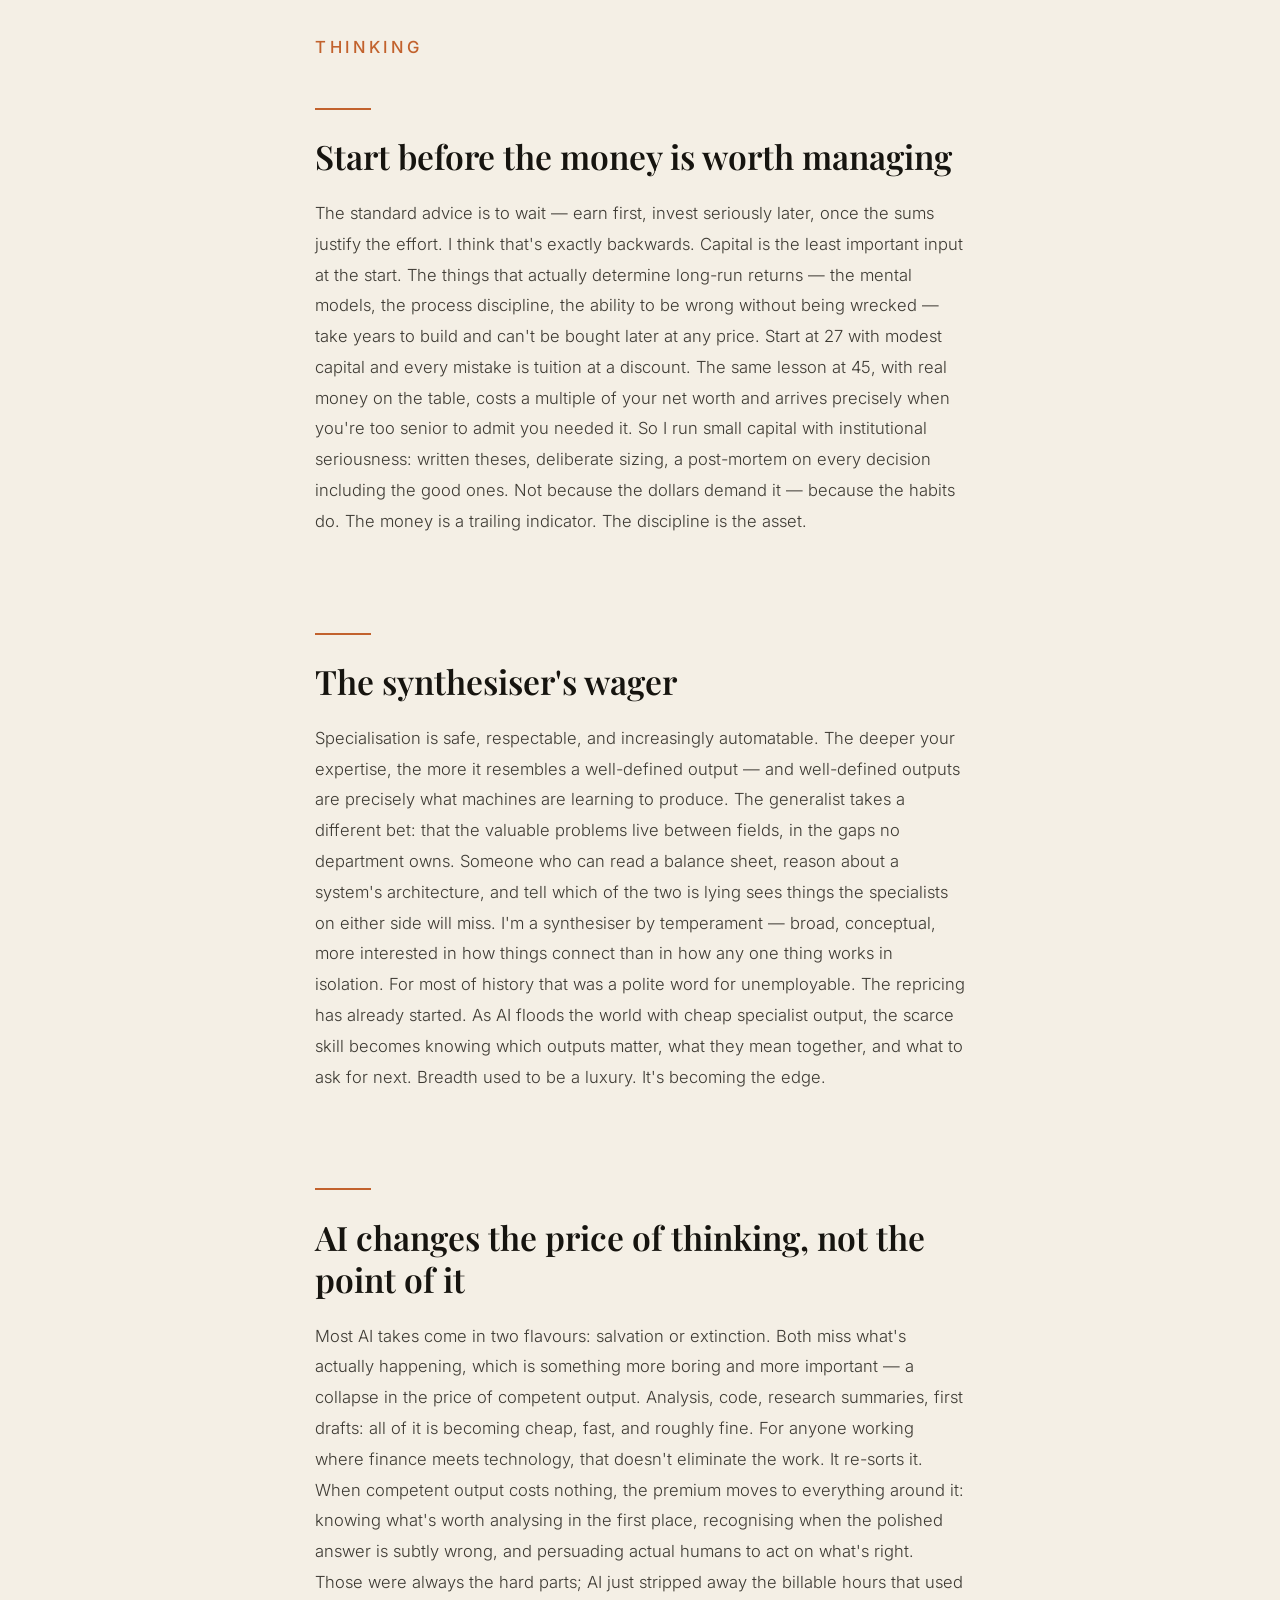
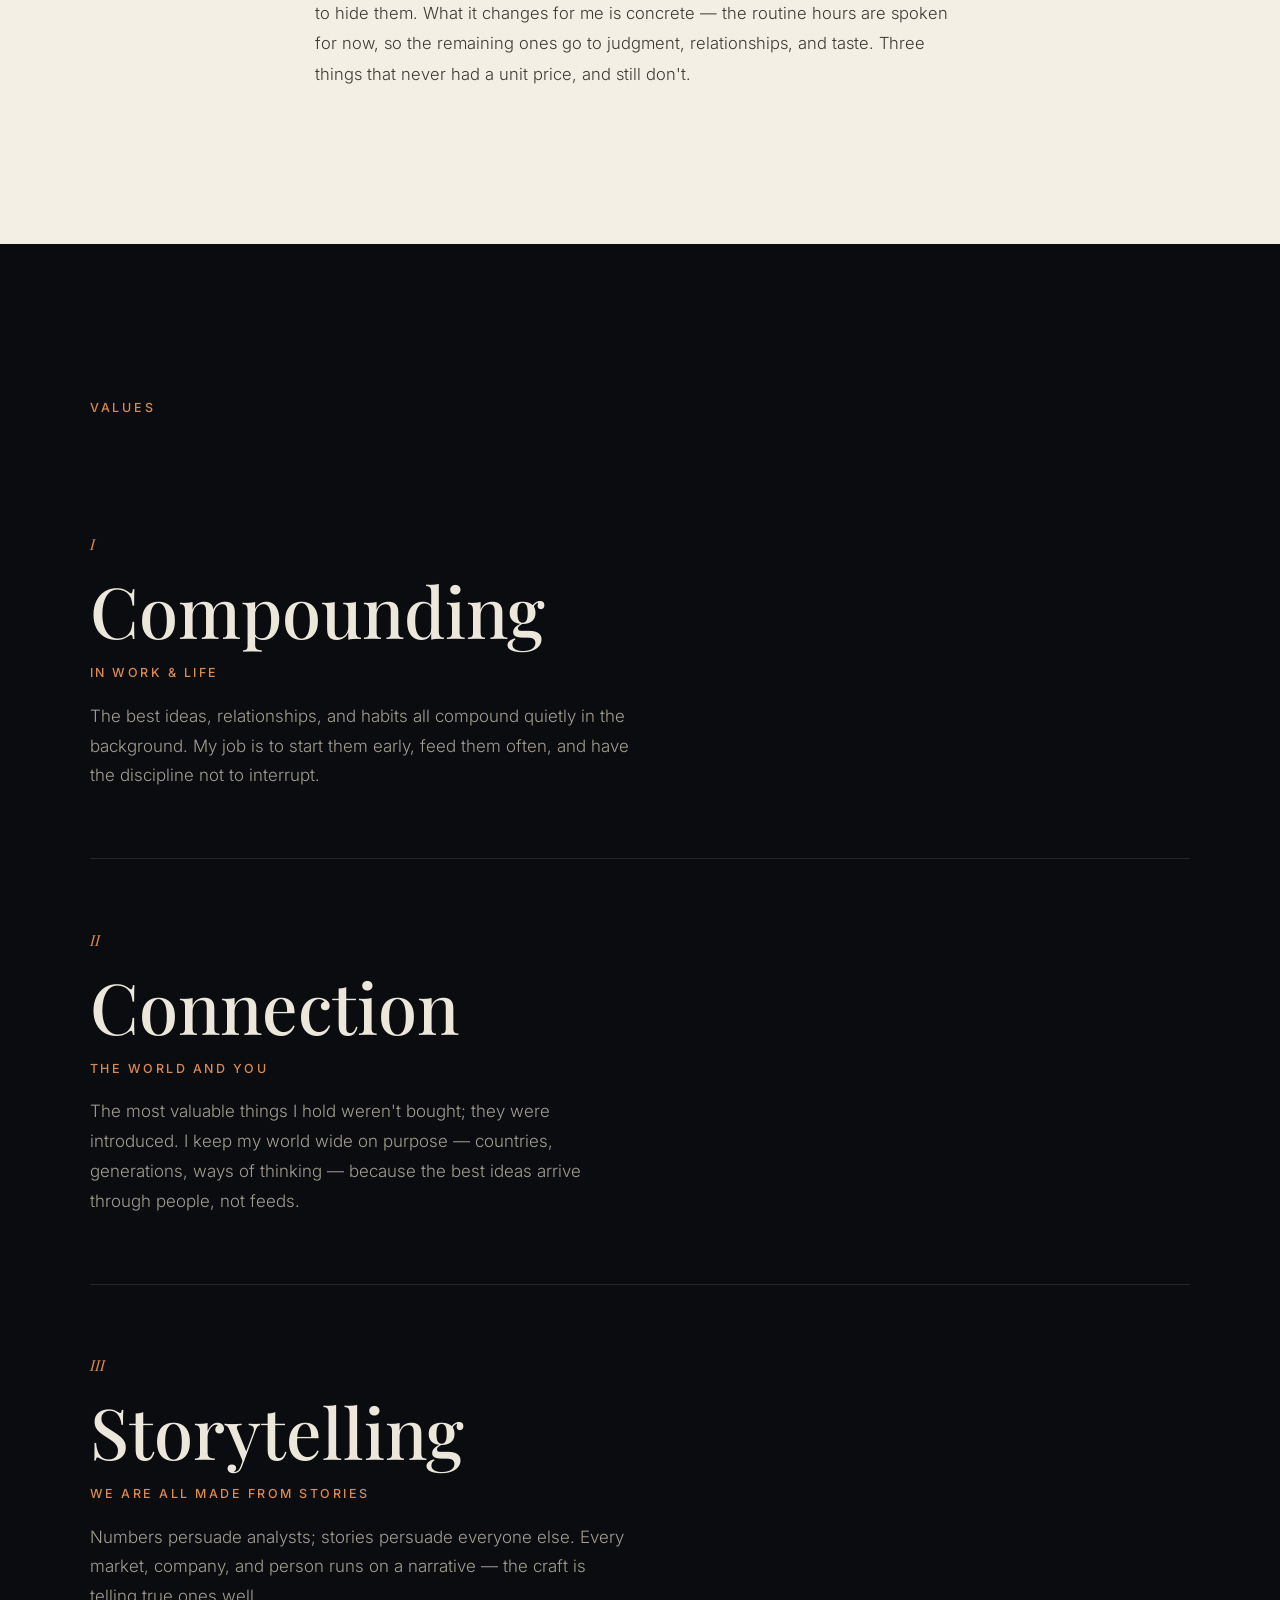
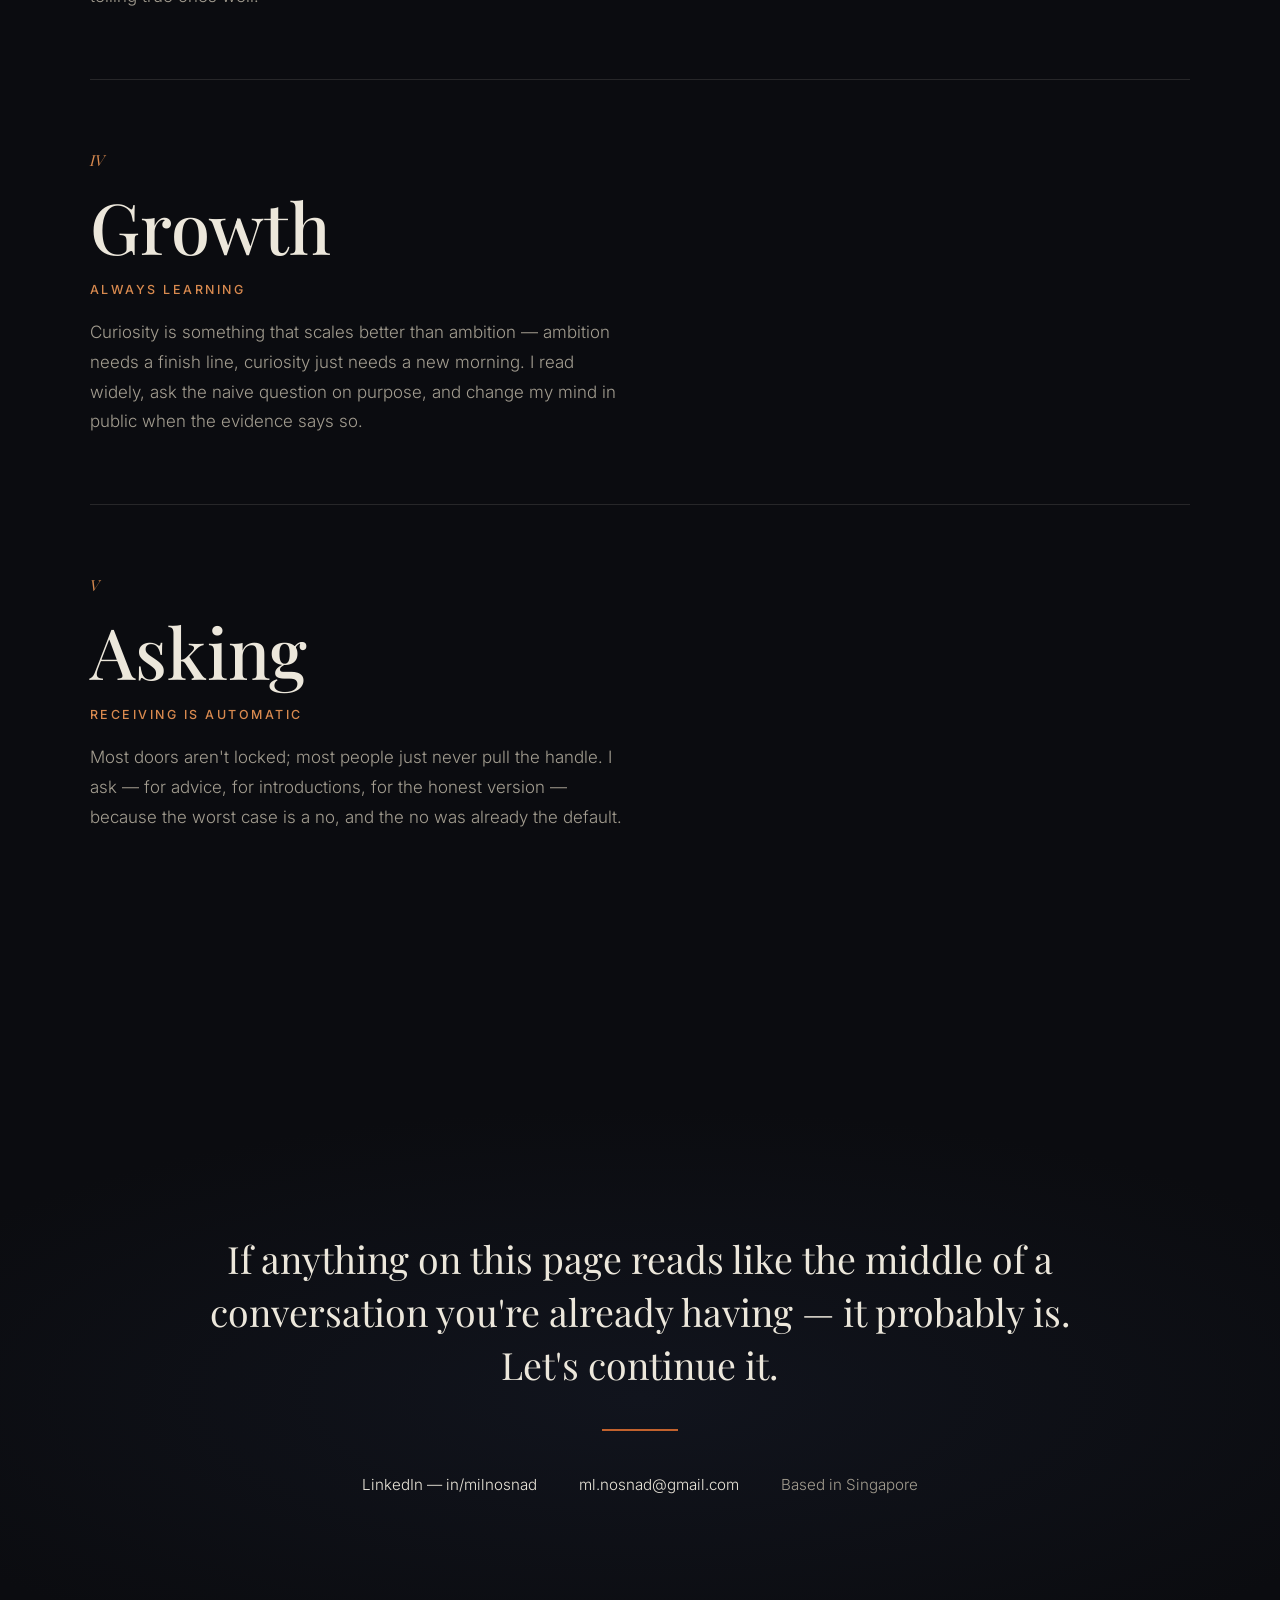
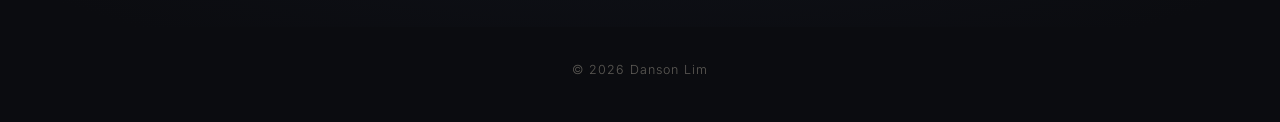
==== commit 42430790: "Rebuild site as single-file personal page, remove Bootstrap template Replace the template with one h" ====
--- a/index.html
+++ b/index.html
@@ -1,345 +1,673 @@
 <!DOCTYPE html>
 <html lang="en">
-    <head>
-        <meta charset="utf-8">
-        <meta content="width=device-width, initial-scale=1.0" name="viewport">
-        <title>Index - Folio Bootstrap Template</title>
-        <meta name="description" content="">
-        <meta name="keywords" content="">
-        <!-- Favicons -->
-        <link href="assets/img/favicon.png" rel="icon">
-        <link href="assets/img/apple-touch-icon.png" rel="apple-touch-icon">
-        <!-- Fonts -->
-        <link href="https://fonts.googleapis.com" rel="preconnect">
-        <link href="https://fonts.gstatic.com" rel="preconnect" crossorigin>
-        <link href="https://fonts.googleapis.com/css2?family=Roboto:ital,wght@0,100;0,300;0,400;0,500;0,700;0,900;1,100;1,300;1,400;1,500;1,700;1,900&family=Poppins:ital,wght@0,100;0,200;0,300;0,400;0,500;0,600;0,700;0,800;0,900;1,100;1,200;1,300;1,400;1,500;1,600;1,700;1,800;1,900&family=Playfair+Display:ital,wght@0,400;0,500;0,600;0,700;0,800;0,900;1,400;1,500;1,600;1,700;1,800;1,900&display=swap" rel="stylesheet">
-        <!-- Vendor CSS Files -->
-        <link href="assets/vendor/bootstrap/css/bootstrap.min.css" rel="stylesheet">
-        <link href="assets/vendor/bootstrap-icons/bootstrap-icons.css" rel="stylesheet">
-        <link href="assets/vendor/aos/aos.css" rel="stylesheet">
-        <link href="assets/vendor/swiper/swiper-bundle.min.css" rel="stylesheet">
-        <link href="assets/vendor/glightbox/css/glightbox.min.css" rel="stylesheet">
-        <!-- Main CSS File -->
-        <link href="assets/css/main.css" rel="stylesheet">
-        <!-- =======================================================
-  * Template Name: Folio
-  * Template URL: https://bootstrapmade.com/folio-bootstrap-portfolio-template/
-  * Updated: Aug 08 2024 with Bootstrap v5.3.3
-  * Author: BootstrapMade.com
-  * License: https://bootstrapmade.com/license/
-  ======================================================== -->
-    </head>
-    <body class="index-page">
-        <header id="header" class="header d-flex align-items-center fixed-top">
-            <div class="container-fluid container-xl position-relative d-flex align-items-center justify-content-between">
-                <a href="index.html" class="logo d-flex align-items-center"> <!-- Uncomment the line below if you also wish to use an image logo --> <!-- <img src="assets/img/logo.png" alt=""> --> <h1 class="sitename">Danson Lim</h1> </a>
-                <nav id="navmenu" class="navmenu">
-                    <ul>
-                        <li><a href="#hero" class="active">Home</a>
-                        </li>
-                        <li><a href="#about">About</a>
-                        </li>
-                        <li><a href="#services">Where I build</a>
-                        </li>
-                        <li><a href="#portfolio">Portfolio</a>
-                        </li>
-                        <li class="dropdown">
-                            <a href="#"><span>Dropdown</span> <i class="bi bi-chevron-down toggle-dropdown"></i></a>
-                            <ul>
-                                <li><a href="#">Dropdown 1</a>
-                                </li>
-                                <li class="dropdown"><a href="#"><span>Deep Dropdown</span> <i class="bi bi-chevron-down toggle-dropdown"></i></a>
-                                    <ul>
-                                        <li><a href="#">Deep Dropdown 1</a>
-                                        </li>
-                                        <li><a href="#">Deep Dropdown 2</a>
-                                        </li>
-                                        <li><a href="#">Deep Dropdown 3</a>
-                                        </li>
-                                        <li><a href="#">Deep Dropdown 4</a>
-                                        </li>
-                                        <li><a href="#">Deep Dropdown 5</a>
-                                        </li>
-                                    </ul>
-                                </li>
-                                <li><a href="#">Dropdown 2</a>
-                                </li>
-                                <li><a href="#">Dropdown 3</a>
-                                </li>
-                                <li><a href="#">Dropdown 4</a>
-                                </li>
-                            </ul>
-                        </li>
-                        <li><a href="#contact">Contact</a>
-                        </li>
-                    </ul>
-                    <i class="mobile-nav-toggle d-xl-none bi bi-list"></i>
-                </nav>
-            </div>
-        </header>
-        <main class="main">
-            <!-- Hero Section -->
-            <section id="hero" class="hero section dark-background">
-                <img src="assets/img/hero-bg.jpg" alt="" data-aos="fade-in">
-                <div class="container" data-aos="fade-up" data-aos-delay="100">
-                    <h2>Danson Lim<br></h2>
-                    <p><span class="typed" data-typed-items="Investor, Engineer,">Entrepreneur</span></p>
-                    <div class="social-links"><a href="#"><i class="bi bi-linkedin"></i></a>
-                    </div>
-                </div>
-            </section>
-            <!-- /Hero Section -->
-            <!-- About Section -->
-            <section id="about" class="about section">
-                <!-- Section Title -->
-                <div class="container section-title aos-init aos-animate" data-aos="fade-up">
-                    <h2>About</h2>
-                </div>
-                <!-- End Section Title -->
-                <div class="container aos-init aos-animate" data-aos="fade-up" data-aos-delay="100">
-                    <div class="row gy-4 justify-content-between">
-                        <div class="col-lg-4 profile-img align-self-start">
-                            <img src="assets/img/profile-img.jpg" class="img-fluid" alt="">
-                        </div>
-                        <div class="col-lg-7 content">
-                            <h3>Hi, I&rsquo;m Danson &#8212; the result of mixing tech, capital, and a slightly irrational fear of irrelevance.</h3>
-                            <p></p>
-                            <p data-start="567" data-end="951">I studied Computer Science with a specialization in Financial Technology (and, because one buzzword wasn&rsquo;t enough, I added a minor in AI). Somewhere along the way, I found myself straddling three worlds &#8212; entrepreneurship, technology, and finance. I build things when I can, invest in ideas when I can&rsquo;t, and spend most of my time trying to understand how both worlds actually move.</p>
-                            <p data-start="953" data-end="1317">These days, I work at the intersection of hedge funds, alternative investments, and technology &#8212; running deep-dive due diligence, decoding data rooms, and occasionally designing digital tools that make complex finance feel a little more human. It&rsquo;s a mix of analysis, storytelling, and creation &#8212; the perfect overlap of logic and curiosity that keeps me engaged.</p>
-                            <p data-start="1319" data-end="1513">Outside of work, I&rsquo;m into sports, fashion, the gym, biohacking (call me a discount Bryan Johnson), venture ideas, gaming, consulting rabbit holes, and all things creative or slightly unhinged.</p>
-                            <p data-start="1515" data-end="1640">I&rsquo;m always up for good ideas, good people, or questionable plans that just might work. Feel free to reach out and say hi.</p>
-                        </div>
-                    </div>
-                </div>
-            </section>
-            <!-- /About Section -->
-            <!-- Services Section -->
-            <section id="services" class="services section">
-                <!-- Section Title -->
-                <div class="container section-title" data-aos="fade-up">
-                    <h2>Where I Build</h2>
-                    <p>Stuff I dabble with</p>
-                </div>
-                <!-- End Section Title -->
-                <div class="container">
-                    <div class="row gy-4">
-                        <div class="col-lg-4 col-md-6 service-item d-flex" data-aos="fade-up" data-aos-delay="100">
-                            <div class="icon flex-shrink-0"><i class="bi bi-briefcase"></i>
-                            </div>
-                            <div>
-                                <h4 class="title">Investments, Capital & Alternatives</h4>
-                                <p class="description">Where capital meets curiosity. I dive into hedge funds, private equity, credit, and the occasional niche play that doesn’t fit neatly into a box — from litigation finance to luxury-asset funds.<br><br> It’s equal parts research, instinct, and intuition; the goal is simple: understand how value moves through the world and where it quietly compounds. </p>
-                                <a href="service-details.html" class="readmore stretched-link"><span>Learn More</span><i class="bi bi-arrow-right"></i></a>
-                            </div>
-                        </div>
-                        <!-- End Service Item -->
-                        <div class="col-lg-4 col-md-6 service-item d-flex" data-aos="fade-up" data-aos-delay="200">
-                            <div class="icon flex-shrink-0">
-                                <i class="bi bi-card-checklist"></i>
-                            </div>
-                            <div>
-                                <h4 class="title">Tech & Digital Strategy</h4>
-                                <p class="description">I build clean, functional digital tools — sometimes websites, sometimes internal systems — to make complex finance feel a little more human.<br><br> For me, design isn’t decoration; it’s clarity. When done right, it turns data into understanding and friction into flow.</p><a href="service-details.html" class="readmore stretched-link"><span>Learn More</span><i class="bi bi-arrow-right"></i></a>
-                            </div>
-                        </div>
-                        <!-- End Service Item -->
-                        <div class="col-lg-4 col-md-6 service-item d-flex" data-aos="fade-up" data-aos-delay="300">
-                            <div class="icon flex-shrink-0">
-                                <i class="bi bi-bar-chart"></i>
-                            </div>
-                            <div>
-                                <h4 class="title">Systems & Product Thinking</h4>
-                                <p class="description">Everything’s a system — portfolios, teams, even bad habits. I like mapping how things work, where they break, and how they can be rebuilt smarter.<br><br> It’s part engineering mindset, part obsession with efficiency… and maybe a mild case of perfectionism disguised as process design.</p><a href="service-details.html" class="readmore stretched-link"><span>Learn More</span><i class="bi bi-arrow-right"></i></a>
-                            </div>
-                        </div>
-                        <!-- End Service Item -->
-                        <div class="col-lg-4 col-md-6 service-item d-flex" data-aos="fade-up" data-aos-delay="400">
-                            <div class="icon flex-shrink-0">
-                                <i class="bi bi-binoculars"></i>
-                            </div>
-                            <div>
-                                <h4 class="title">Research & Narrative</h4>
-                                <p class="description">I’ve always believed that numbers tell one story, but people tell another.<br><br> My work often sits in the middle — translating the complex, the corporate, and the overly quantitative into ideas that decision-makers can actually use. Research is the data; narrative is the edge.</p><a href="service-details.html" class="readmore stretched-link"><span>Learn More</span><i class="bi bi-arrow-right"></i></a>
-                            </div>
-                        </div>
-                        <!-- End Service Item -->
-                        <div class="col-lg-4 col-md-6 service-item d-flex" data-aos="fade-up" data-aos-delay="500">
-                            <div class="icon flex-shrink-0">
-                                <i class="bi bi-brightness-high"></i>
-                            </div>
-                            <div>
-                                <h4 class="title">Ventures, Strategy & Ownership</h4>
-                                <p class="description">I like building things — sometimes companies, sometimes frameworks, sometimes stories that turn into both.<br><br> My approach to business mixes curiosity with pragmatism: spot inefficiencies, test ideas, and figure out which ones deserve capital. It’s investing as a creative act — building with intention and skin in the game.</p><a href="service-details.html" class="readmore stretched-link"><span>Learn More</span><i class="bi bi-arrow-right"></i></a>
-                            </div>
-                        </div>
-                        <!-- End Service Item -->
-                        <div class="col-lg-4 col-md-6 service-item d-flex" data-aos="fade-up" data-aos-delay="600">
-                            <div class="icon flex-shrink-0">
-                                <i class="bi bi-calendar4-week"></i>
-                            </div>
-                            <div>
-                                <h4 class="title">Human Optimisation & Design</h4>
-                                <p class="description">I’m mildly obsessed with how we can design better lives — from biohacking and productivity frameworks to aesthetics and self-experimentation.<br><br> Think Bryan Johnson, but on a much smaller budget (and slightly better social life).</p><a href="service-details.html" class="readmore stretched-link"><span>Learn More</span><i class="bi bi-arrow-right"></i></a>
-                            </div>
-                        </div>
-                        <!-- End Service Item -->
-                    </div>
-                </div>
-            </section>
-            <!-- /Services Section -->
-            <!-- Testimonials Section -->
-            <section id="testimonials" class="testimonials section light-background">
-                <!-- Section Title -->
-                <div class="container section-title" data-aos="fade-up">
-                    <h2>Values I value</h2>
-                    <p>and other ideas that I keep coming back to</p>
-                </div>
-                <!-- End Section Title -->
-                <div class="container" data-aos="fade-up" data-aos-delay="100">
-                    <div class="swiper init-swiper">
-                        <script type="application/json" class="swiper-config">
-            {
-              "loop": true,
-              "speed": 600,
-              "autoplay": {
-                "delay": 5000
-              },
-              "slidesPerView": "auto",
-              "pagination": {
-                "el": ".swiper-pagination",
-                "type": "bullets",
-                "clickable": true
-              }
+<head>
+  <meta charset="UTF-8">
+  <meta name="viewport" content="width=device-width, initial-scale=1.0">
+  <title>Danson Lim — Capital, code, and the people in between.</title>
+  <meta name="description" content="Danson Lim — capital, code, and the people in between. A personal page about how I think, what I value, and what I'm interested in.">
+  <meta property="og:title" content="Danson Lim">
+  <meta property="og:description" content="Capital, code, and the people in between.">
+  <meta property="og:image" content="https://milnosnad.github.io/assets/img/profile-img.jpg">
+  <meta property="og:url" content="https://milnosnad.github.io/">
+  <meta property="og:type" content="website">
+  <link rel="icon" href="data:image/svg+xml,%3Csvg xmlns='http://www.w3.org/2000/svg' viewBox='0 0 64 64'%3E%3Crect width='64' height='64' rx='12' fill='%230b0c10'/%3E%3Ctext x='32' y='44' font-family='Georgia,serif' font-size='36' fill='%23c2622d' text-anchor='middle'%3ED%3C/text%3E%3C/svg%3E">
+  <link rel="preconnect" href="https://fonts.googleapis.com">
+  <link rel="preconnect" href="https://fonts.gstatic.com" crossorigin>
+  <link href="https://fonts.googleapis.com/css2?family=Playfair+Display:ital,wght@0,400..900;1,400..900&family=Inter:ital,wght@0,300..700;1,300..700&display=swap" rel="stylesheet">
+
+  <style>
+    /* ============ Tokens ============ */
+    :root {
+      --bg: #0b0c10;                /* near-black, ink undertone */
+      --bg-raised: #14161d;         /* one step lighter — domains */
+      --paper: #f4efe5;             /* warm ivory — thinking */
+      --ink: #16140f;               /* near-black text on paper */
+      --ink-soft: #3d3a33;
+      --text: #ece7db;              /* warm ivory text */
+      --text-muted: #a39d90;
+      --accent: #c2622d;            /* burnt orange */
+      --accent-bright: #d98a4f;     /* lighter tint for small text on dark */
+      --accent-ghost: rgba(194, 98, 45, 0.16);
+      --hairline: rgba(236, 231, 219, 0.12);
+      --serif: "Playfair Display", Georgia, serif;
+      --sans: "Inter", -apple-system, "Segoe UI", sans-serif;
+      --measure: 65ch;
+      --space-section: clamp(6rem, 12vw, 10rem);
+      --pad-x: clamp(1.25rem, 5vw, 3rem);
+    }
+
+    /* ============ Reset & base ============ */
+    *, *::before, *::after { box-sizing: border-box; margin: 0; padding: 0; }
+
+    html {
+      scroll-behavior: smooth;
+      scroll-padding-top: 5rem;
+    }
+
+    body {
+      background: var(--bg);
+      color: var(--text);
+      font-family: var(--sans);
+      font-weight: 300;
+      font-size: 1.0625rem;
+      line-height: 1.75;
+      -webkit-font-smoothing: antialiased;
+      text-rendering: optimizeLegibility;
+    }
+
+    img { display: block; max-width: 100%; }
+
+    a { color: var(--accent-bright); text-decoration: none; }
+    a:hover { text-decoration: underline; text-underline-offset: 0.2em; }
+
+    :focus-visible {
+      outline: 2px solid var(--accent-bright);
+      outline-offset: 3px;
+      border-radius: 1px;
+    }
+
+    ::selection { background: var(--accent); color: var(--bg); }
+
+    .skip-link {
+      position: absolute;
+      left: -9999px;
+      top: 0;
+      background: var(--accent);
+      color: var(--bg);
+      padding: 0.6rem 1rem;
+      z-index: 200;
+    }
+    .skip-link:focus { left: 0; }
+
+    /* ============ Scroll reveal ============ */
+    .reveal {
+      opacity: 0;
+      transform: translateY(26px);
+      transition: opacity 0.7s ease, transform 0.7s ease;
+    }
+    .reveal.is-visible { opacity: 1; transform: none; }
+
+    @media (prefers-reduced-motion: reduce) {
+      html { scroll-behavior: auto; }
+      .reveal { opacity: 1; transform: none; transition: none; }
+      *, *::before, *::after { transition-duration: 0.01ms !important; animation: none !important; }
+    }
+
+    /* ============ Nav ============ */
+    .site-nav {
+      position: fixed;
+      top: 0; left: 0; right: 0;
+      z-index: 100;
+      display: flex;
+      align-items: center;
+      justify-content: space-between;
+      padding: 1.1rem var(--pad-x);
+      transition: box-shadow 0.35s ease;
+    }
+    /* Background lives on a pseudo-element: backdrop-filter on the nav itself
+       would make it the containing block for the fixed mobile overlay. */
+    .site-nav::before {
+      content: "";
+      position: absolute;
+      inset: 0;
+      z-index: -1;
+      background: rgba(11, 12, 16, 0.86);
+      backdrop-filter: blur(12px);
+      -webkit-backdrop-filter: blur(12px);
+      opacity: 0;
+      transition: opacity 0.35s ease;
+    }
+    .site-nav.is-scrolled { box-shadow: 0 1px 0 var(--hairline); }
+    .site-nav.is-scrolled::before { opacity: 1; }
+
+    .nav-mark {
+      font-family: var(--serif);
+      font-size: 1.25rem;
+      color: var(--text);
+      letter-spacing: 0.02em;
+    }
+    .nav-mark:hover { text-decoration: none; color: var(--accent-bright); }
+
+    .nav-links {
+      display: flex;
+      gap: 2.2rem;
+      list-style: none;
+    }
+    .nav-links a {
+      color: var(--text-muted);
+      font-size: 0.8rem;
+      font-weight: 400;
+      letter-spacing: 0.14em;
+      text-transform: uppercase;
+    }
+    .nav-links a:hover { color: var(--text); text-decoration: none; }
+
+    .nav-toggle {
+      display: none;
+      background: none;
+      border: none;
+      cursor: pointer;
+      padding: 0.5rem;
+      z-index: 110;
+    }
+    .nav-toggle span {
+      display: block;
+      width: 24px;
+      height: 1.5px;
+      background: var(--text);
+      margin: 6px 0;
+      transition: transform 0.3s ease, opacity 0.3s ease;
+    }
+
+    @media (max-width: 720px) {
+      .nav-toggle { display: block; }
+      .nav-links {
+        position: fixed;
+        inset: 0;
+        flex-direction: column;
+        align-items: center;
+        justify-content: center;
+        gap: 2.4rem;
+        background: rgba(11, 12, 16, 0.97);
+        opacity: 0;
+        visibility: hidden;
+        transition: opacity 0.3s ease, visibility 0.3s ease;
+      }
+      .nav-links a { font-size: 1rem; }
+      .site-nav.is-open .nav-links { opacity: 1; visibility: visible; }
+      .site-nav.is-open .nav-toggle span:nth-child(1) { transform: translateY(7.5px) rotate(45deg); }
+      .site-nav.is-open .nav-toggle span:nth-child(2) { opacity: 0; }
+      .site-nav.is-open .nav-toggle span:nth-child(3) { transform: translateY(-7.5px) rotate(-45deg); }
+    }
+
+    /* ============ Shared section bones ============ */
+    section { padding: var(--space-section) var(--pad-x); }
+
+    .section-inner { max-width: 1100px; margin: 0 auto; }
+
+    .section-label {
+      font-size: 0.78rem;
+      font-weight: 500;
+      letter-spacing: 0.22em;
+      text-transform: uppercase;
+      color: var(--accent-bright);
+      margin-bottom: 2.8rem;
+    }
+
+    /* ============ Hero ============ */
+    .hero {
+      min-height: 100svh;
+      display: flex;
+      flex-direction: column;
+      justify-content: center;
+      align-items: center;
+      text-align: center;
+      background: radial-gradient(ellipse 90% 65% at 50% 38%, #11141d 0%, var(--bg) 70%);
+      padding-top: 8rem;
+      padding-bottom: 6rem;
+    }
+
+    .hero h1 {
+      font-family: var(--serif);
+      font-weight: 500;
+      font-size: clamp(3.2rem, 11vw, 7.25rem);
+      line-height: 1.05;
+      letter-spacing: 0.01em;
+      color: var(--text);
+    }
+
+    .hero-rule {
+      width: 76px;
+      height: 2px;
+      background: var(--accent);
+      border: none;
+      margin: 2.2rem auto;
+    }
+
+    .hero-tagline {
+      font-size: clamp(1rem, 2.4vw, 1.3rem);
+      font-weight: 400;
+      letter-spacing: 0.07em;
+      color: var(--text);
+      margin-bottom: 2.6rem;
+    }
+
+    .hero-intro {
+      max-width: 36em;
+      color: var(--text-muted);
+      margin-bottom: 3.2rem;
+    }
+
+    .cta {
+      display: inline-block;
+      font-size: 0.82rem;
+      font-weight: 500;
+      letter-spacing: 0.18em;
+      text-transform: uppercase;
+      color: var(--text);
+      border: 1px solid rgba(236, 231, 219, 0.35);
+      padding: 0.95rem 2.4rem;
+      transition: border-color 0.3s ease, color 0.3s ease, background 0.3s ease;
+    }
+    .cta:hover {
+      text-decoration: none;
+      border-color: var(--accent);
+      color: var(--accent-bright);
+    }
+
+    /* ============ About ============ */
+    .about { padding-left: 0; padding-right: 0; }
+
+    .about-grid {
+      display: grid;
+      grid-template-columns: minmax(0, 42%) minmax(0, 58%);
+      align-items: center;
+      gap: clamp(2.5rem, 6vw, 5.5rem);
+      max-width: 1240px;
+      margin: 0 auto;
+      padding-right: var(--pad-x);
+    }
+
+    .about-photo {
+      position: relative;
+      align-self: stretch;
+      min-height: 420px;
+    }
+    .about-photo img {
+      position: absolute;
+      inset: 0;
+      width: 100%;
+      height: 100%;
+      object-fit: cover;
+      filter: grayscale(1) contrast(1.04) brightness(0.92);
+    }
+    .about-photo::after {
+      content: "";
+      position: absolute;
+      inset: 0;
+      background: linear-gradient(165deg, rgba(17, 20, 29, 0.45) 0%, rgba(11, 12, 16, 0.15) 50%, rgba(194, 98, 45, 0.14) 100%);
+      mix-blend-mode: multiply;
+      pointer-events: none;
+    }
+
+    .about-text { padding-left: var(--pad-x); padding-right: 0; }
+    .about-text .section-label { margin-bottom: 2rem; }
+
+    .about-open {
+      font-family: var(--serif);
+      font-weight: 400;
+      font-size: clamp(1.35rem, 2.6vw, 1.7rem);
+      line-height: 1.5;
+      color: var(--text);
+      margin-bottom: 1.6rem;
+    }
+
+    .about-text p:not(.about-open):not(.section-label) { color: var(--text-muted); margin-bottom: 1.4rem; }
+    .about-text p:last-child { margin-bottom: 0; }
+    .about-text strong { font-weight: 500; color: var(--text); }
+
+    @media (max-width: 860px) {
+      .about-grid { grid-template-columns: 1fr; padding-right: 0; }
+      .about-photo { min-height: 0; height: min(72vw, 480px); }
+      .about-photo img { position: absolute; }
+      .about-text { padding: 0 var(--pad-x); }
+    }
+
+    /* ============ Domains ============ */
+    .domains { background: var(--bg-raised); }
+
+    .domains-grid {
+      display: grid;
+      grid-template-columns: repeat(3, 1fr);
+      gap: clamp(2.6rem, 5vw, 4rem) clamp(2rem, 4vw, 3.5rem);
+    }
+
+    .domain { position: relative; padding-top: 2.4rem; }
+
+    .domain-num {
+      position: absolute;
+      top: -0.6rem;
+      left: -0.4rem;
+      font-family: var(--serif);
+      font-size: 4.4rem;
+      font-weight: 500;
+      line-height: 1;
+      color: var(--accent-ghost);
+      user-select: none;
+    }
+
+    .domain h3 {
+      position: relative;
+      font-family: var(--sans);
+      font-size: 1.02rem;
+      font-weight: 500;
+      letter-spacing: 0.04em;
+      color: var(--text);
+      margin-bottom: 0.9rem;
+    }
+
+    .domain p { font-size: 0.98rem; color: var(--text-muted); }
+
+    @media (max-width: 980px) { .domains-grid { grid-template-columns: repeat(2, 1fr); } }
+    @media (max-width: 640px) { .domains-grid { grid-template-columns: 1fr; } }
+
+    /* ============ Thinking — the paper section ============ */
+    .thinking {
+      background: var(--paper);
+      color: var(--ink);
+    }
+    .thinking .section-label { color: var(--accent); }
+
+    .thinking-inner { max-width: var(--measure); margin: 0 auto; }
+
+    .thinking article + article { margin-top: clamp(4rem, 8vw, 6rem); }
+
+    .thinking article::before {
+      content: "";
+      display: block;
+      width: 56px;
+      height: 2px;
+      background: var(--accent);
+      margin-bottom: 1.6rem;
+    }
+
+    .thinking h3 {
+      font-family: var(--serif);
+      font-weight: 600;
+      font-size: clamp(1.55rem, 3.4vw, 2.1rem);
+      line-height: 1.25;
+      margin-bottom: 1.3rem;
+    }
+
+    .thinking p {
+      color: var(--ink-soft);
+      font-size: 1.04rem;
+      line-height: 1.85;
+    }
+
+    /* ============ Values — typographic poster ============ */
+    .values-list { list-style: none; }
+
+    .value { padding: clamp(2.8rem, 6vw, 4.2rem) 0; }
+    .value + .value { border-top: 1px solid var(--hairline); }
+
+    .value-numeral {
+      display: block;
+      font-family: var(--serif);
+      font-style: italic;
+      font-size: 0.95rem;
+      color: var(--accent-bright);
+      margin-bottom: 0.9rem;
+    }
+
+    .value h3 {
+      font-family: var(--serif);
+      font-weight: 500;
+      font-size: clamp(2.5rem, 7vw, 4.4rem);
+      line-height: 1.08;
+      color: var(--text);
+    }
+
+    .value-sub {
+      display: block;
+      font-size: 0.78rem;
+      font-weight: 500;
+      letter-spacing: 0.2em;
+      text-transform: uppercase;
+      color: var(--accent-bright);
+      margin: 0.9rem 0 1.1rem;
+    }
+
+    .value p { max-width: 54ch; color: var(--text-muted); }
+
+    /* ============ Contact ============ */
+    .contact {
+      background: radial-gradient(ellipse 90% 70% at 50% 60%, #11141d 0%, var(--bg) 72%);
+      text-align: center;
+      padding-top: clamp(7rem, 14vw, 12rem);
+      padding-bottom: clamp(5rem, 10vw, 8rem);
+    }
+
+    .contact-invite {
+      font-family: var(--serif);
+      font-weight: 400;
+      font-size: clamp(1.5rem, 3.6vw, 2.35rem);
+      line-height: 1.4;
+      max-width: 24em;
+      margin: 0 auto 2.4rem;
+      color: var(--text);
+    }
+
+    .contact-rule {
+      width: 76px;
+      height: 2px;
+      background: var(--accent);
+      border: none;
+      margin: 0 auto 2.6rem;
+    }
+
+    .contact-details {
+      list-style: none;
+      display: flex;
+      flex-wrap: wrap;
+      justify-content: center;
+      gap: 0.8rem 2.6rem;
+      font-size: 0.95rem;
+      color: var(--text-muted);
+    }
+    .contact-details a { color: var(--text); }
+    .contact-details a:hover { color: var(--accent-bright); }
+
+    /* ============ Footer ============ */
+    footer {
+      padding: 2rem var(--pad-x) 2.6rem;
+      text-align: center;
+      font-size: 0.78rem;
+      letter-spacing: 0.08em;
+      color: rgba(163, 157, 144, 0.55);
+    }
+  </style>
+</head>
+
+<body>
+  <a class="skip-link" href="#main">Skip to content</a>
+
+  <nav class="site-nav" id="siteNav" aria-label="Main">
+    <a class="nav-mark" href="#top">DL</a>
+    <button class="nav-toggle" id="navToggle" aria-expanded="false" aria-controls="navLinks" aria-label="Toggle menu">
+      <span></span><span></span><span></span>
+    </button>
+    <ul class="nav-links" id="navLinks">
+      <li><a href="#about">About</a></li>
+      <li><a href="#what-i-do">What I Do</a></li>
+      <li><a href="#thinking">Thinking</a></li>
+      <li><a href="#values">Values</a></li>
+      <li><a href="#contact">Contact</a></li>
+    </ul>
+  </nav>
+
+  <main id="main">
+    <!-- ============ HERO ============ -->
+    <section class="hero" id="top">
+      <h1>Danson Lim</h1>
+      <hr class="hero-rule">
+      <p class="hero-tagline">Capital, code, and the people in between.</p>
+      <p class="hero-intro">I work where money meets machines — and where both meet people. My background runs across Computer Science, Finance, and AI, but the through-line is simpler: I want to know how things work, what they're worth, and who they matter to. Everything else on this page is that one instinct, applied.</p>
+      <a class="cta" href="#contact">Get in touch</a>
+    </section>
+
+    <!-- ============ ABOUT ============ -->
+    <section class="about" id="about">
+      <div class="about-grid">
+        <figure class="about-photo reveal">
+          <img src="assets/img/profile-img.jpg" alt="Danson Lim, standing beneath a tree in a garden" loading="lazy">
+        </figure>
+        <div class="about-text reveal">
+          <p class="section-label">About</p>
+          <p class="about-open">Hi, I'm Danson — the result of mixing tech, capital, and a slightly irrational fear of irrelevance.</p>
+          <p>On paper, that's a background across Computer Science, Finance, and AI. In practice, it's one operating mode: take something complicated, find the system underneath it, and work out where the value is hiding.</p>
+          <p>I think in evidence and argue with myself for sport. I've always believed that numbers tell one story, but people tell another — and the interesting work happens where the two versions disagree. I'm usually the one in the room playing devil's advocate, not to be difficult, but because a position that can't survive pushback doesn't deserve to be held. The flip side is a streak of whimsy I've stopped apologising for: I see where things should go long before I've worked out the steps, and I've learned to treat that as a feature that needs supervision.</p>
+          <p>What I'm after is range. Markets, product design, systems, the strange science of making a human body work better — I'd rather understand ten things well enough to connect them than one thing so well I can't talk about anything else. My world is deliberately international; the best ideas I've encountered arrived through people, usually over a table, rarely on schedule.</p>
+          <p>I'm always up for good ideas, good people, or questionable plans that just might work. If you're carrying any of the three, this page ends with my email.</p>
+        </div>
+      </div>
+    </section>
+
+    <!-- ============ WHAT I DO ============ -->
+    <section class="domains" id="what-i-do">
+      <div class="section-inner">
+        <p class="section-label reveal">What I Do</p>
+        <div class="domains-grid">
+          <article class="domain reveal">
+            <span class="domain-num" aria-hidden="true">01</span>
+            <h3>Investments, Capital &amp; Alternatives</h3>
+            <p>I read markets the way other people read novels — for plot, character, and the parts everyone skims. The goal isn't prediction; it's to understand how value moves through the world and where it quietly compounds. The less obvious the vehicle, the better the question.</p>
+          </article>
+          <article class="domain reveal">
+            <span class="domain-num" aria-hidden="true">02</span>
+            <h3>Technology &amp; Digital Strategy</h3>
+            <p>I come from code, but what holds my attention is what technology does to decisions. Design isn't decoration; it's clarity — done right, it turns data into understanding and friction into flow. Most digital strategy fails at exactly that point, which is why it's worth thinking hard about.</p>
+          </article>
+          <article class="domain reveal">
+            <span class="domain-num" aria-hidden="true">03</span>
+            <h3>Systems &amp; Product Thinking</h3>
+            <p>Everything's a system — portfolios, teams, even bad habits. Once you see the feedback loops you can't unsee them, and you stop blaming outcomes on effort or luck. I like finding the one variable that's quietly running the whole machine.</p>
+          </article>
+          <article class="domain reveal">
+            <span class="domain-num" aria-hidden="true">04</span>
+            <h3>Research &amp; Narrative</h3>
+            <p>Research is the data; narrative is the edge. Two people can hold identical facts and reach opposite conclusions — the difference is the story they put the facts inside. I work both halves: dig until the picture is honest, then find the words that make it land.</p>
+          </article>
+          <article class="domain reveal">
+            <span class="domain-num" aria-hidden="true">05</span>
+            <h3>Ventures, Strategy &amp; Ownership</h3>
+            <p>I'm drawn to owning things — not collecting them, but the kind of ownership where decisions, consequences, and upside all live at the same address. I identify with people who build and acquire over people who pitch and push. The long game is equity in things I understand, run on principles I actually hold.</p>
+          </article>
+          <article class="domain reveal">
+            <span class="domain-num" aria-hidden="true">06</span>
+            <h3>Human Optimisation &amp; Design</h3>
+            <p>The first system I ever properly re-engineered was myself. Sleep, training, food, attention — all of it measurable, most of it fixable, none of it requiring a longevity compound in Venice Beach. Think Bryan Johnson, on a much smaller budget and with a noticeably better social life.</p>
+          </article>
+        </div>
+      </div>
+    </section>
+
+    <!-- ============ THINKING ============ -->
+    <section class="thinking" id="thinking">
+      <div class="thinking-inner">
+        <p class="section-label reveal">Thinking</p>
+        <article class="reveal">
+          <h3>Start before the money is worth managing</h3>
+          <p>The standard advice is to wait — earn first, invest seriously later, once the sums justify the effort. I think that's exactly backwards. Capital is the least important input at the start. The things that actually determine long-run returns — the mental models, the process discipline, the ability to be wrong without being wrecked — take years to build and can't be bought later at any price. Start at 27 with modest capital and every mistake is tuition at a discount. The same lesson at 45, with real money on the table, costs a multiple of your net worth and arrives precisely when you're too senior to admit you needed it. So I run small capital with institutional seriousness: written theses, deliberate sizing, a post-mortem on every decision including the good ones. Not because the dollars demand it — because the habits do. The money is a trailing indicator. The discipline is the asset.</p>
+        </article>
+        <article class="reveal">
+          <h3>The synthesiser's wager</h3>
+          <p>Specialisation is safe, respectable, and increasingly automatable. The deeper your expertise, the more it resembles a well-defined output — and well-defined outputs are precisely what machines are learning to produce. The generalist takes a different bet: that the valuable problems live between fields, in the gaps no department owns. Someone who can read a balance sheet, reason about a system's architecture, and tell which of the two is lying sees things the specialists on either side will miss. I'm a synthesiser by temperament — broad, conceptual, more interested in how things connect than in how any one thing works in isolation. For most of history that was a polite word for unemployable. The repricing has already started. As AI floods the world with cheap specialist output, the scarce skill becomes knowing which outputs matter, what they mean together, and what to ask for next. Breadth used to be a luxury. It's becoming the edge.</p>
+        </article>
+        <article class="reveal">
+          <h3>AI changes the price of thinking, not the point of it</h3>
+          <p>Most AI takes come in two flavours: salvation or extinction. Both miss what's actually happening, which is something more boring and more important — a collapse in the price of competent output. Analysis, code, research summaries, first drafts: all of it is becoming cheap, fast, and roughly fine. For anyone working where finance meets technology, that doesn't eliminate the work. It re-sorts it. When competent output costs nothing, the premium moves to everything around it: knowing what's worth analysing in the first place, recognising when the polished answer is subtly wrong, and persuading actual humans to act on what's right. Those were always the hard parts; AI just stripped away the billable hours that used to hide them. What it changes for me is concrete — the routine hours are spoken for now, so the remaining ones go to judgment, relationships, and taste. Three things that never had a unit price, and still don't.</p>
+        </article>
+      </div>
+    </section>
+
+    <!-- ============ VALUES ============ -->
+    <section class="values" id="values">
+      <div class="section-inner">
+        <p class="section-label reveal">Values</p>
+        <ol class="values-list">
+          <li class="value reveal">
+            <span class="value-numeral" aria-hidden="true">I</span>
+            <h3>Compounding</h3>
+            <span class="value-sub">In work &amp; life</span>
+            <p>The best ideas, relationships, and habits all compound quietly in the background. My job is to start them early, feed them often, and have the discipline not to interrupt.</p>
+          </li>
+          <li class="value reveal">
+            <span class="value-numeral" aria-hidden="true">II</span>
+            <h3>Connection</h3>
+            <span class="value-sub">The world and you</span>
+            <p>The most valuable things I hold weren't bought; they were introduced. I keep my world wide on purpose — countries, generations, ways of thinking — because the best ideas arrive through people, not feeds.</p>
+          </li>
+          <li class="value reveal">
+            <span class="value-numeral" aria-hidden="true">III</span>
+            <h3>Storytelling</h3>
+            <span class="value-sub">We are all made from stories</span>
+            <p>Numbers persuade analysts; stories persuade everyone else. Every market, company, and person runs on a narrative — the craft is telling true ones well.</p>
+          </li>
+          <li class="value reveal">
+            <span class="value-numeral" aria-hidden="true">IV</span>
+            <h3>Growth</h3>
+            <span class="value-sub">Always learning</span>
+            <p>Curiosity is something that scales better than ambition — ambition needs a finish line, curiosity just needs a new morning. I read widely, ask the naive question on purpose, and change my mind in public when the evidence says so.</p>
+          </li>
+          <li class="value reveal">
+            <span class="value-numeral" aria-hidden="true">V</span>
+            <h3>Asking</h3>
+            <span class="value-sub">Receiving is automatic</span>
+            <p>Most doors aren't locked; most people just never pull the handle. I ask — for advice, for introductions, for the honest version — because the worst case is a no, and the no was already the default.</p>
+          </li>
+        </ol>
+      </div>
+    </section>
+
+    <!-- ============ CONTACT ============ -->
+    <section class="contact" id="contact">
+      <p class="contact-invite reveal">If anything on this page reads like the middle of a conversation you're already having — it probably is. Let's continue it.</p>
+      <hr class="contact-rule reveal">
+      <ul class="contact-details reveal">
+        <li><a href="https://www.linkedin.com/in/milnosnad" rel="noopener">LinkedIn — in/milnosnad</a></li>
+        <li><a href="mailto:ml.nosnad@gmail.com">ml.nosnad@gmail.com</a></li>
+        <li>Based in Singapore</li>
+      </ul>
+    </section>
+  </main>
+
+  <footer>© 2026 Danson Lim</footer>
+
+  <script>
+    (function () {
+      var nav = document.getElementById('siteNav');
+      var toggle = document.getElementById('navToggle');
+      var links = document.getElementById('navLinks');
+
+      // Nav background once the hero is left behind
+      function onScroll() {
+        nav.classList.toggle('is-scrolled', window.scrollY > 40);
+      }
+      window.addEventListener('scroll', onScroll, { passive: true });
+      onScroll();
+
+      // Mobile nav toggle
+      toggle.addEventListener('click', function () {
+        var open = nav.classList.toggle('is-open');
+        toggle.setAttribute('aria-expanded', open ? 'true' : 'false');
+        document.body.style.overflow = open ? 'hidden' : '';
+      });
+      links.addEventListener('click', function (e) {
+        if (e.target.tagName === 'A' && nav.classList.contains('is-open')) {
+          nav.classList.remove('is-open');
+          toggle.setAttribute('aria-expanded', 'false');
+          document.body.style.overflow = '';
+        }
+      });
+
+      // Scroll reveal — one at a time as each element enters
+      var revealEls = document.querySelectorAll('.reveal');
+      if ('IntersectionObserver' in window &&
+          !window.matchMedia('(prefers-reduced-motion: reduce)').matches) {
+        var observer = new IntersectionObserver(function (entries) {
+          entries.forEach(function (entry) {
+            if (entry.isIntersecting) {
+              entry.target.classList.add('is-visible');
+              observer.unobserve(entry.target);
             }
-          </script>
-                        <div class="swiper-wrapper">
-                            <div class="swiper-slide">
-                                <div class="testimonial-item">
-                                    <h3>Compounding</h3>
-                                    <h4>In work & Life</h4>
-                                    <p> <i class="bi bi-quote quote-icon-left"></i> <span>The best ideas, relationships, and habits all compound quietly in the background</span> <i class="bi bi-quote quote-icon-right"></i> </p>
-                                </div>
-                            </div>
-                            <!-- End testimonial item -->
-                            <div class="swiper-slide">
-                                <div class="testimonial-item">
-                                    <h3>Connection</h3>
-                                    <h4>The world and you</h4>
-                                    <p> <i class="bi bi-quote quote-icon-left"></i> <span>Loyalty is a two-way street. If I'm asking for it from you then you're getting it from me </span> <i class="bi bi-quote quote-icon-right"></i> </p>
-                                </div>
-                            </div>
-                            <!-- End testimonial item -->
-                            <div class="swiper-slide">
-                                <div class="testimonial-item">
-                                    <h3>Storytelling</h3>
-                                    <h4>We are all made from stories</h4>
-                                    <p> <i class="bi bi-quote quote-icon-left"></i> <span>Shared experiences and common threads builds strong foundation</span> <i class="bi bi-quote quote-icon-right"></i> </p>
-                                </div>
-                            </div>
-                            <!-- End testimonial item -->
-                            <div class="swiper-slide">
-                                <div class="testimonial-item">
-                                    <h3>Growth</h3>
-                                    <h4>Always Learning</h4>
-                                    <p> <i class="bi bi-quote quote-icon-left"></i> <span>Curiousity is something that scales better than ambition</span> <i class="bi bi-quote quote-icon-right"></i> </p>
-                                </div>
-                            </div>
-                            <!-- End testimonial item -->
-                            <div class="swiper-slide">
-                                <div class="testimonial-item">
-                                    <h3>Asking</h3>
-                                    <h4>Receiving is automatic</h4>
-                                    <p> <i class="bi bi-quote quote-icon-left"></i> <span>While some people are studying the roots, others are picking the fruit.</span> <i class="bi bi-quote quote-icon-right"></i> </p>
-                                </div>
-                            </div>
-                            <!-- End testimonial item -->
-                        </div>
-                        <div class="swiper-pagination"></div>
-                    </div>
-                </div>
-            </section>
-            <!-- /Testimonials Section -->
-            <!-- Contact Section -->
-            <section id="contact" class="contact section">
-                <!-- Section Title -->
-                <div class="container section-title" data-aos="fade-up">
-                    <h2>Contact</h2>
-                    <p>Feel free to connect and say hi!</p>
-                </div>
-                <!-- End Section Title -->
-                <div class="container" data-aos="fade-up" data-aos-delay="100">
-                    <div class="info-wrap" data-aos="fade-up" data-aos-delay="200">
-                        <div class="row gy-5">
-                            <div class="col-lg-4">
-                                <div class="info-item d-flex align-items-center">
-                                    <i class="bi bi-geo-alt flex-shrink-0"></i>
-                                    <div>
-                                        <h3>Address</h3>
-                                        <p>Based in Singapore</p>
-                                    </div>
-                                </div>
-                            </div>
-                            <!-- End Info Item -->
-                            <div class="col-lg-4">
-                                <div class="info-item d-flex align-items-center">
-                                    <i class="bi bi-telephone flex-shrink-0"></i>
-                                    <div>
-                                        <h3>LinkedIn<br></h3>
-                                        <p>in/milnosnad/</p>
-                                    </div>
-                                </div>
-                            </div>
-                            <!-- End Info Item -->
-                            <div class="col-lg-4">
-                                <div class="info-item d-flex align-items-center">
-                                    <i class="bi bi-envelope flex-shrink-0"></i>
-                                    <div>
-                                        <h3>Email</h3>
-                                        <p>ml.nosnad@gmail.com</p>
-                                    </div>
-                                </div>
-                            </div>
-                        </div>
-            </section>
-            <!-- /Contact Section -->
-        </main>
-        <footer id="footer" class="footer light-background">
-            <div class="container">
-                <h3 class="sitename">Danson Lim</h3>
-                <div class="social-links d-flex justify-content-center">
-                    <a href=""><i class="bi bi-twitter-x"></i></a>
-                    <a href=""><i class="bi bi-facebook"></i></a>
-                    <a href=""><i class="bi bi-instagram"></i></a>
-                    <a href=""><i class="bi bi-skype"></i></a>
-                    <a href=""><i class="bi bi-linkedin"></i></a>
-                </div>
-                <div class="container">
-                    <div class="copyright">
-                        <span>Copyright</span> <strong class="px-1 sitename">Danson Lim</strong> <span>All Rights Reserved</span>
-                    </div>
-                    <div class="credits">
-                        <!-- All the links in the footer should remain intact. -->
-                        <!-- You can delete the links only if you've purchased the pro version. -->
-                        <!-- Licensing information: https://bootstrapmade.com/license/ -->
-                        <!-- Purchase the pro version with working PHP/AJAX contact form: [buy-url] -->
-                        Designed by <a href="https://bootstrapmade.com/">BootstrapMade</a>
-                    </div>
-                </div>
-            </div>
-        </footer>
-        <!-- Scroll Top -->
-        <a href="#" id="scroll-top" class="scroll-top d-flex align-items-center justify-content-center"><i class="bi bi-arrow-up-short"></i></a>
-        <!-- Preloader -->
-        <div id="preloader"></div>
-        <!-- Vendor JS Files -->
-        <script src="assets/vendor/bootstrap/js/bootstrap.bundle.min.js"></script>
-        <script src="assets/vendor/php-email-form/validate.js"></script>
-        <script src="assets/vendor/aos/aos.js"></script>
-        <script src="assets/vendor/typed.js/typed.umd.js"></script>
-        <script src="assets/vendor/swiper/swiper-bundle.min.js"></script>
-        <script src="assets/vendor/glightbox/js/glightbox.min.js"></script>
-        <script src="assets/vendor/imagesloaded/imagesloaded.pkgd.min.js"></script>
-        <script src="assets/vendor/isotope-layout/isotope.pkgd.min.js"></script>
-        <!-- Main JS File -->
-        <script src="assets/js/main.js"></script>
-    </body>
+          });
+        }, { threshold: 0.15, rootMargin: '0px 0px -8% 0px' });
+        revealEls.forEach(function (el) { observer.observe(el); });
+      } else {
+        revealEls.forEach(function (el) { el.classList.add('is-visible'); });
+      }
+    })();
+  </script>
+</body>
+</html>
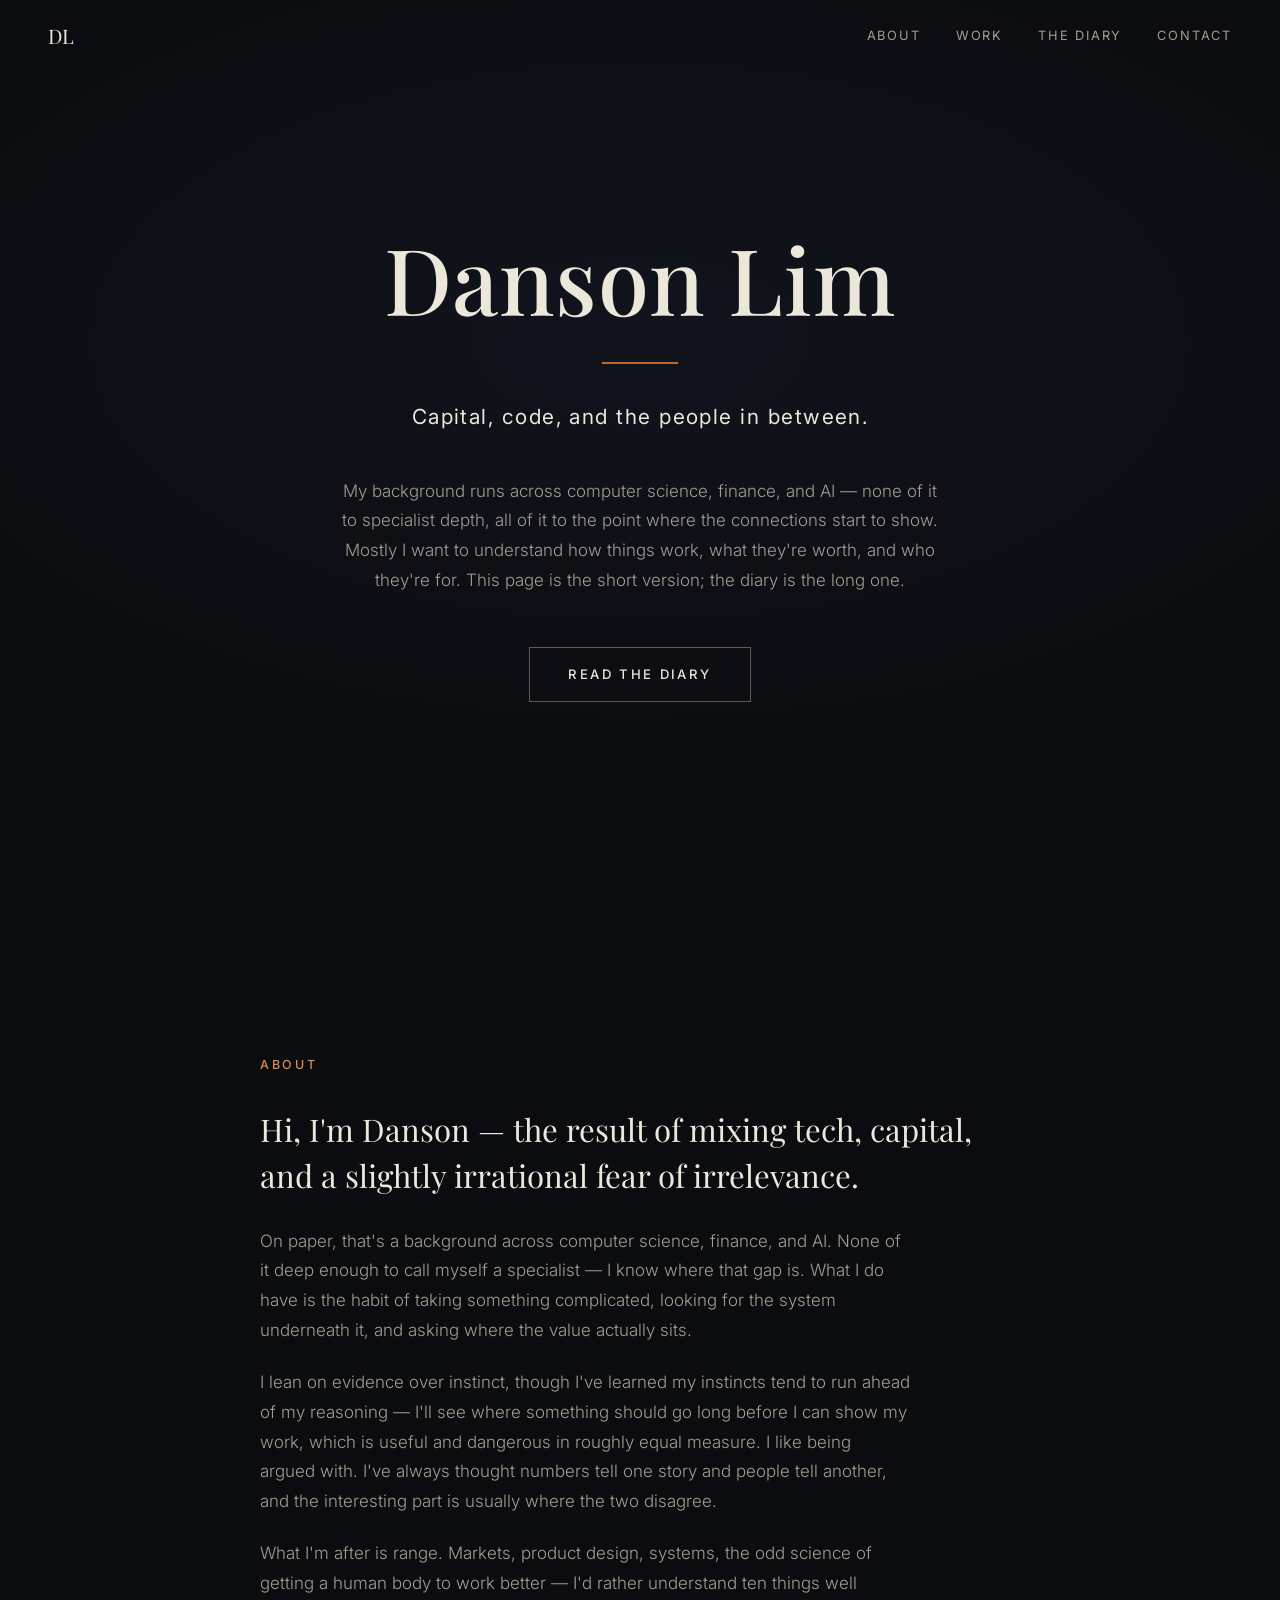
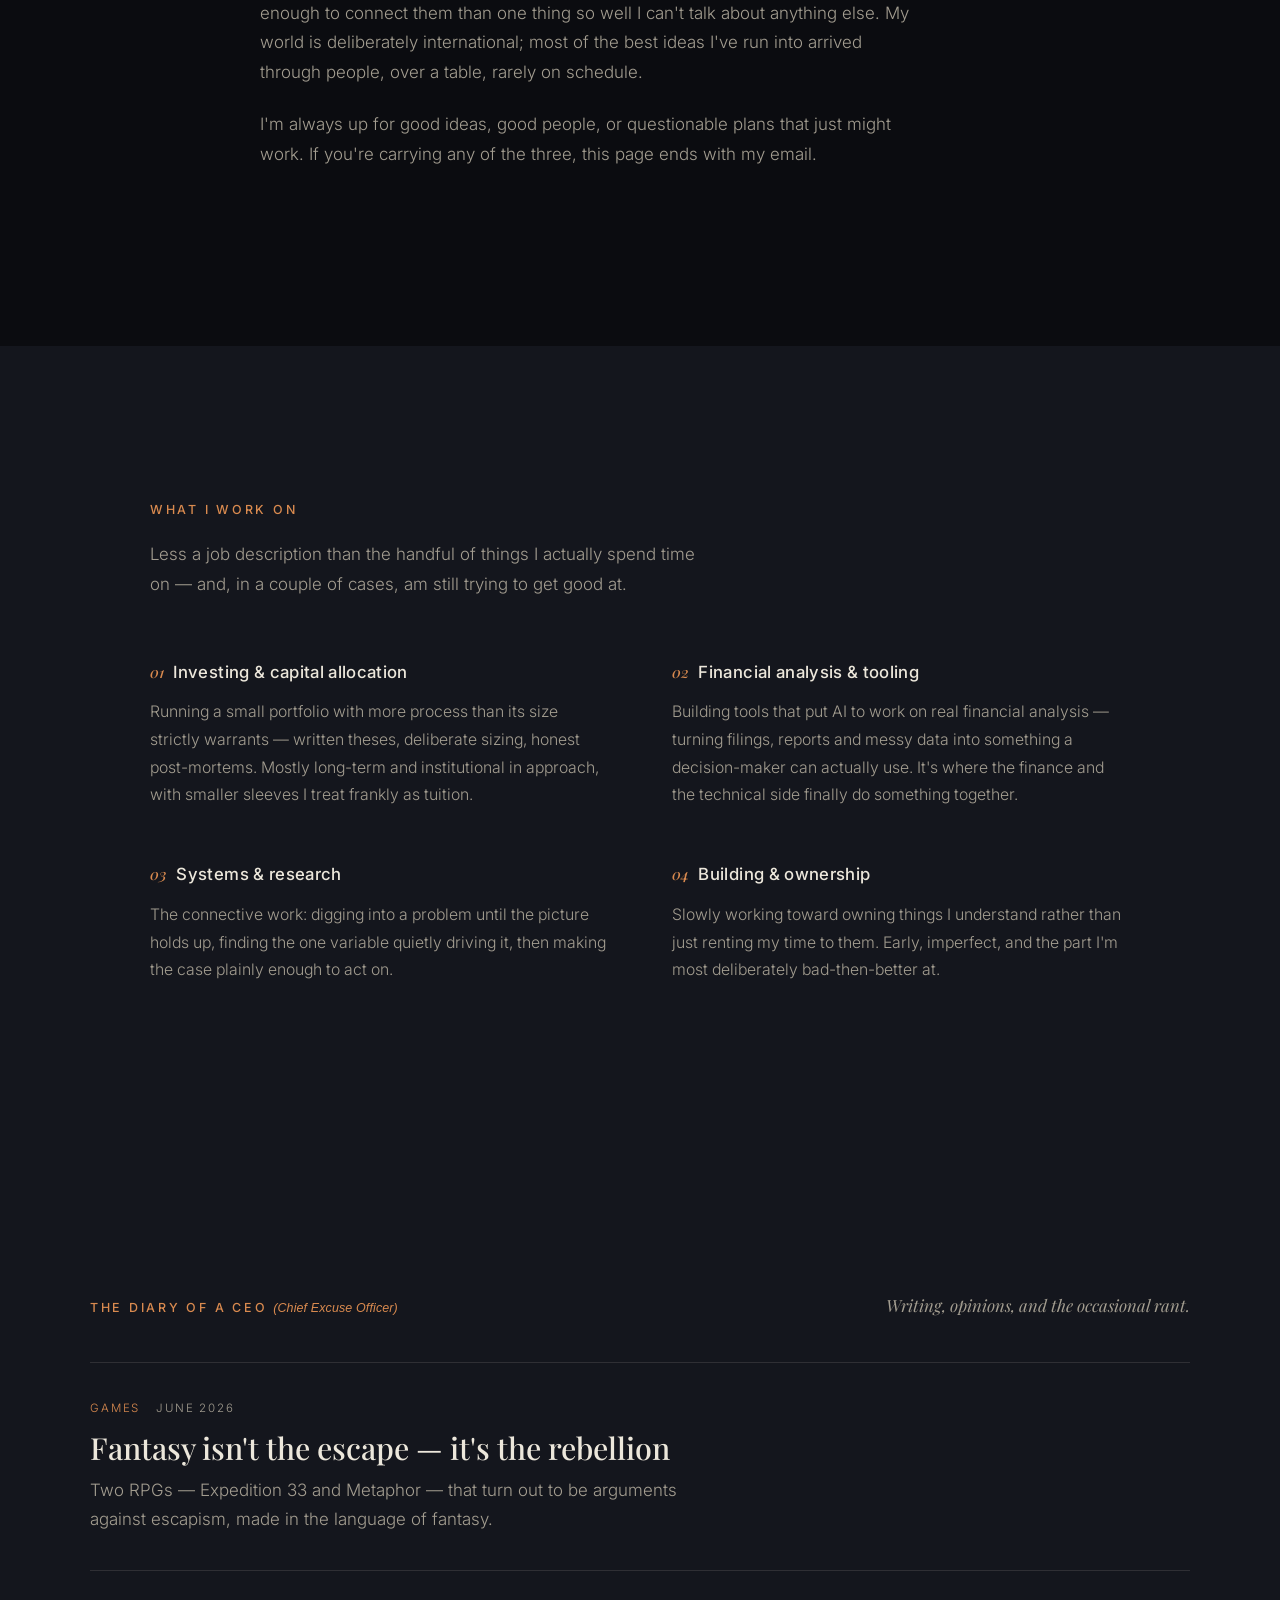
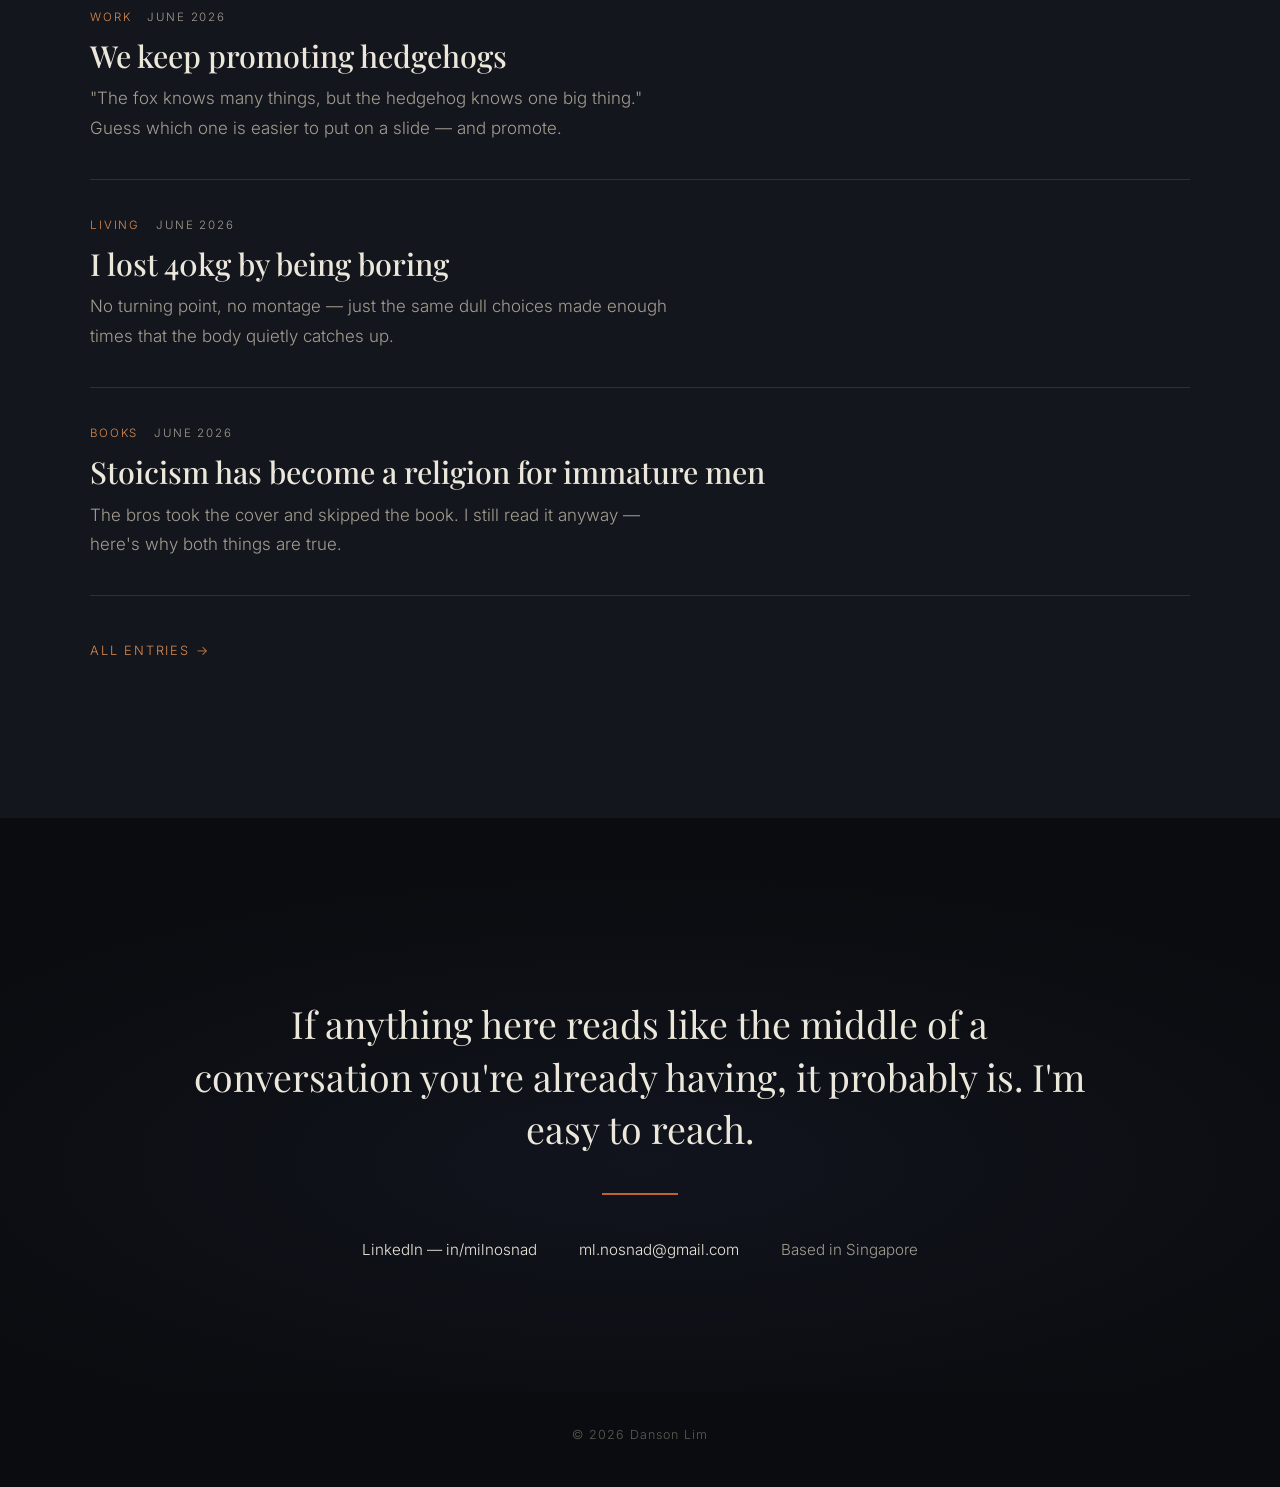
==== commit 508004ea: "Rebuild as multi-page site with The Diary of a CEO" ====
--- a/index.html
+++ b/index.html
@@ -4,7 +4,7 @@
   <meta charset="UTF-8">
   <meta name="viewport" content="width=device-width, initial-scale=1.0">
   <title>Danson Lim — Capital, code, and the people in between.</title>
-  <meta name="description" content="Danson Lim — capital, code, and the people in between. A personal page about how I think, what I value, and what I'm interested in.">
+  <meta name="description" content="Danson Lim — capital, code, and the people in between. A personal page, and a diary of things I'm thinking about.">
   <meta property="og:title" content="Danson Lim">
   <meta property="og:description" content="Capital, code, and the people in between.">
   <meta property="og:image" content="https://milnosnad.github.io/assets/img/profile-img.jpg">
@@ -14,459 +14,7 @@
   <link rel="preconnect" href="https://fonts.googleapis.com">
   <link rel="preconnect" href="https://fonts.gstatic.com" crossorigin>
   <link href="https://fonts.googleapis.com/css2?family=Playfair+Display:ital,wght@0,400..900;1,400..900&family=Inter:ital,wght@0,300..700;1,300..700&display=swap" rel="stylesheet">
-
-  <style>
-    /* ============ Tokens ============ */
-    :root {
-      --bg: #0b0c10;                /* near-black, ink undertone */
-      --bg-raised: #14161d;         /* one step lighter — domains */
-      --paper: #f4efe5;             /* warm ivory — thinking */
-      --ink: #16140f;               /* near-black text on paper */
-      --ink-soft: #3d3a33;
-      --text: #ece7db;              /* warm ivory text */
-      --text-muted: #a39d90;
-      --accent: #c2622d;            /* burnt orange */
-      --accent-bright: #d98a4f;     /* lighter tint for small text on dark */
-      --accent-ghost: rgba(194, 98, 45, 0.16);
-      --hairline: rgba(236, 231, 219, 0.12);
-      --serif: "Playfair Display", Georgia, serif;
-      --sans: "Inter", -apple-system, "Segoe UI", sans-serif;
-      --measure: 65ch;
-      --space-section: clamp(6rem, 12vw, 10rem);
-      --pad-x: clamp(1.25rem, 5vw, 3rem);
-    }
-
-    /* ============ Reset & base ============ */
-    *, *::before, *::after { box-sizing: border-box; margin: 0; padding: 0; }
-
-    html {
-      scroll-behavior: smooth;
-      scroll-padding-top: 5rem;
-    }
-
-    body {
-      background: var(--bg);
-      color: var(--text);
-      font-family: var(--sans);
-      font-weight: 300;
-      font-size: 1.0625rem;
-      line-height: 1.75;
-      -webkit-font-smoothing: antialiased;
-      text-rendering: optimizeLegibility;
-    }
-
-    img { display: block; max-width: 100%; }
-
-    a { color: var(--accent-bright); text-decoration: none; }
-    a:hover { text-decoration: underline; text-underline-offset: 0.2em; }
-
-    :focus-visible {
-      outline: 2px solid var(--accent-bright);
-      outline-offset: 3px;
-      border-radius: 1px;
-    }
-
-    ::selection { background: var(--accent); color: var(--bg); }
-
-    .skip-link {
-      position: absolute;
-      left: -9999px;
-      top: 0;
-      background: var(--accent);
-      color: var(--bg);
-      padding: 0.6rem 1rem;
-      z-index: 200;
-    }
-    .skip-link:focus { left: 0; }
-
-    /* ============ Scroll reveal ============ */
-    .reveal {
-      opacity: 0;
-      transform: translateY(26px);
-      transition: opacity 0.7s ease, transform 0.7s ease;
-    }
-    .reveal.is-visible { opacity: 1; transform: none; }
-
-    @media (prefers-reduced-motion: reduce) {
-      html { scroll-behavior: auto; }
-      .reveal { opacity: 1; transform: none; transition: none; }
-      *, *::before, *::after { transition-duration: 0.01ms !important; animation: none !important; }
-    }
-
-    /* ============ Nav ============ */
-    .site-nav {
-      position: fixed;
-      top: 0; left: 0; right: 0;
-      z-index: 100;
-      display: flex;
-      align-items: center;
-      justify-content: space-between;
-      padding: 1.1rem var(--pad-x);
-      transition: box-shadow 0.35s ease;
-    }
-    /* Background lives on a pseudo-element: backdrop-filter on the nav itself
-       would make it the containing block for the fixed mobile overlay. */
-    .site-nav::before {
-      content: "";
-      position: absolute;
-      inset: 0;
-      z-index: -1;
-      background: rgba(11, 12, 16, 0.86);
-      backdrop-filter: blur(12px);
-      -webkit-backdrop-filter: blur(12px);
-      opacity: 0;
-      transition: opacity 0.35s ease;
-    }
-    .site-nav.is-scrolled { box-shadow: 0 1px 0 var(--hairline); }
-    .site-nav.is-scrolled::before { opacity: 1; }
-
-    .nav-mark {
-      font-family: var(--serif);
-      font-size: 1.25rem;
-      color: var(--text);
-      letter-spacing: 0.02em;
-    }
-    .nav-mark:hover { text-decoration: none; color: var(--accent-bright); }
-
-    .nav-links {
-      display: flex;
-      gap: 2.2rem;
-      list-style: none;
-    }
-    .nav-links a {
-      color: var(--text-muted);
-      font-size: 0.8rem;
-      font-weight: 400;
-      letter-spacing: 0.14em;
-      text-transform: uppercase;
-    }
-    .nav-links a:hover { color: var(--text); text-decoration: none; }
-
-    .nav-toggle {
-      display: none;
-      background: none;
-      border: none;
-      cursor: pointer;
-      padding: 0.5rem;
-      z-index: 110;
-    }
-    .nav-toggle span {
-      display: block;
-      width: 24px;
-      height: 1.5px;
-      background: var(--text);
-      margin: 6px 0;
-      transition: transform 0.3s ease, opacity 0.3s ease;
-    }
-
-    @media (max-width: 720px) {
-      .nav-toggle { display: block; }
-      .nav-links {
-        position: fixed;
-        inset: 0;
-        flex-direction: column;
-        align-items: center;
-        justify-content: center;
-        gap: 2.4rem;
-        background: rgba(11, 12, 16, 0.97);
-        opacity: 0;
-        visibility: hidden;
-        transition: opacity 0.3s ease, visibility 0.3s ease;
-      }
-      .nav-links a { font-size: 1rem; }
-      .site-nav.is-open .nav-links { opacity: 1; visibility: visible; }
-      .site-nav.is-open .nav-toggle span:nth-child(1) { transform: translateY(7.5px) rotate(45deg); }
-      .site-nav.is-open .nav-toggle span:nth-child(2) { opacity: 0; }
-      .site-nav.is-open .nav-toggle span:nth-child(3) { transform: translateY(-7.5px) rotate(-45deg); }
-    }
-
-    /* ============ Shared section bones ============ */
-    section { padding: var(--space-section) var(--pad-x); }
-
-    .section-inner { max-width: 1100px; margin: 0 auto; }
-
-    .section-label {
-      font-size: 0.78rem;
-      font-weight: 500;
-      letter-spacing: 0.22em;
-      text-transform: uppercase;
-      color: var(--accent-bright);
-      margin-bottom: 2.8rem;
-    }
-
-    /* ============ Hero ============ */
-    .hero {
-      min-height: 100svh;
-      display: flex;
-      flex-direction: column;
-      justify-content: center;
-      align-items: center;
-      text-align: center;
-      background: radial-gradient(ellipse 90% 65% at 50% 38%, #11141d 0%, var(--bg) 70%);
-      padding-top: 8rem;
-      padding-bottom: 6rem;
-    }
-
-    .hero h1 {
-      font-family: var(--serif);
-      font-weight: 500;
-      font-size: clamp(3.2rem, 11vw, 7.25rem);
-      line-height: 1.05;
-      letter-spacing: 0.01em;
-      color: var(--text);
-    }
-
-    .hero-rule {
-      width: 76px;
-      height: 2px;
-      background: var(--accent);
-      border: none;
-      margin: 2.2rem auto;
-    }
-
-    .hero-tagline {
-      font-size: clamp(1rem, 2.4vw, 1.3rem);
-      font-weight: 400;
-      letter-spacing: 0.07em;
-      color: var(--text);
-      margin-bottom: 2.6rem;
-    }
-
-    .hero-intro {
-      max-width: 36em;
-      color: var(--text-muted);
-      margin-bottom: 3.2rem;
-    }
-
-    .cta {
-      display: inline-block;
-      font-size: 0.82rem;
-      font-weight: 500;
-      letter-spacing: 0.18em;
-      text-transform: uppercase;
-      color: var(--text);
-      border: 1px solid rgba(236, 231, 219, 0.35);
-      padding: 0.95rem 2.4rem;
-      transition: border-color 0.3s ease, color 0.3s ease, background 0.3s ease;
-    }
-    .cta:hover {
-      text-decoration: none;
-      border-color: var(--accent);
-      color: var(--accent-bright);
-    }
-
-    /* ============ About ============ */
-    .about { padding-left: 0; padding-right: 0; }
-
-    .about-grid {
-      display: grid;
-      grid-template-columns: minmax(0, 42%) minmax(0, 58%);
-      align-items: center;
-      gap: clamp(2.5rem, 6vw, 5.5rem);
-      max-width: 1240px;
-      margin: 0 auto;
-      padding-right: var(--pad-x);
-    }
-
-    .about-photo {
-      position: relative;
-      align-self: stretch;
-      min-height: 420px;
-    }
-    .about-photo img {
-      position: absolute;
-      inset: 0;
-      width: 100%;
-      height: 100%;
-      object-fit: cover;
-      filter: grayscale(1) contrast(1.04) brightness(0.92);
-    }
-    .about-photo::after {
-      content: "";
-      position: absolute;
-      inset: 0;
-      background: linear-gradient(165deg, rgba(17, 20, 29, 0.45) 0%, rgba(11, 12, 16, 0.15) 50%, rgba(194, 98, 45, 0.14) 100%);
-      mix-blend-mode: multiply;
-      pointer-events: none;
-    }
-
-    .about-text { padding-left: var(--pad-x); padding-right: 0; }
-    .about-text .section-label { margin-bottom: 2rem; }
-
-    .about-open {
-      font-family: var(--serif);
-      font-weight: 400;
-      font-size: clamp(1.35rem, 2.6vw, 1.7rem);
-      line-height: 1.5;
-      color: var(--text);
-      margin-bottom: 1.6rem;
-    }
-
-    .about-text p:not(.about-open):not(.section-label) { color: var(--text-muted); margin-bottom: 1.4rem; }
-    .about-text p:last-child { margin-bottom: 0; }
-    .about-text strong { font-weight: 500; color: var(--text); }
-
-    @media (max-width: 860px) {
-      .about-grid { grid-template-columns: 1fr; padding-right: 0; }
-      .about-photo { min-height: 0; height: min(72vw, 480px); }
-      .about-photo img { position: absolute; }
-      .about-text { padding: 0 var(--pad-x); }
-    }
-
-    /* ============ Domains ============ */
-    .domains { background: var(--bg-raised); }
-
-    .domains-grid {
-      display: grid;
-      grid-template-columns: repeat(3, 1fr);
-      gap: clamp(2.6rem, 5vw, 4rem) clamp(2rem, 4vw, 3.5rem);
-    }
-
-    .domain { position: relative; padding-top: 2.4rem; }
-
-    .domain-num {
-      position: absolute;
-      top: -0.6rem;
-      left: -0.4rem;
-      font-family: var(--serif);
-      font-size: 4.4rem;
-      font-weight: 500;
-      line-height: 1;
-      color: var(--accent-ghost);
-      user-select: none;
-    }
-
-    .domain h3 {
-      position: relative;
-      font-family: var(--sans);
-      font-size: 1.02rem;
-      font-weight: 500;
-      letter-spacing: 0.04em;
-      color: var(--text);
-      margin-bottom: 0.9rem;
-    }
-
-    .domain p { font-size: 0.98rem; color: var(--text-muted); }
-
-    @media (max-width: 980px) { .domains-grid { grid-template-columns: repeat(2, 1fr); } }
-    @media (max-width: 640px) { .domains-grid { grid-template-columns: 1fr; } }
-
-    /* ============ Thinking — the paper section ============ */
-    .thinking {
-      background: var(--paper);
-      color: var(--ink);
-    }
-    .thinking .section-label { color: var(--accent); }
-
-    .thinking-inner { max-width: var(--measure); margin: 0 auto; }
-
-    .thinking article + article { margin-top: clamp(4rem, 8vw, 6rem); }
-
-    .thinking article::before {
-      content: "";
-      display: block;
-      width: 56px;
-      height: 2px;
-      background: var(--accent);
-      margin-bottom: 1.6rem;
-    }
-
-    .thinking h3 {
-      font-family: var(--serif);
-      font-weight: 600;
-      font-size: clamp(1.55rem, 3.4vw, 2.1rem);
-      line-height: 1.25;
-      margin-bottom: 1.3rem;
-    }
-
-    .thinking p {
-      color: var(--ink-soft);
-      font-size: 1.04rem;
-      line-height: 1.85;
-    }
-
-    /* ============ Values — typographic poster ============ */
-    .values-list { list-style: none; }
-
-    .value { padding: clamp(2.8rem, 6vw, 4.2rem) 0; }
-    .value + .value { border-top: 1px solid var(--hairline); }
-
-    .value-numeral {
-      display: block;
-      font-family: var(--serif);
-      font-style: italic;
-      font-size: 0.95rem;
-      color: var(--accent-bright);
-      margin-bottom: 0.9rem;
-    }
-
-    .value h3 {
-      font-family: var(--serif);
-      font-weight: 500;
-      font-size: clamp(2.5rem, 7vw, 4.4rem);
-      line-height: 1.08;
-      color: var(--text);
-    }
-
-    .value-sub {
-      display: block;
-      font-size: 0.78rem;
-      font-weight: 500;
-      letter-spacing: 0.2em;
-      text-transform: uppercase;
-      color: var(--accent-bright);
-      margin: 0.9rem 0 1.1rem;
-    }
-
-    .value p { max-width: 54ch; color: var(--text-muted); }
-
-    /* ============ Contact ============ */
-    .contact {
-      background: radial-gradient(ellipse 90% 70% at 50% 60%, #11141d 0%, var(--bg) 72%);
-      text-align: center;
-      padding-top: clamp(7rem, 14vw, 12rem);
-      padding-bottom: clamp(5rem, 10vw, 8rem);
-    }
-
-    .contact-invite {
-      font-family: var(--serif);
-      font-weight: 400;
-      font-size: clamp(1.5rem, 3.6vw, 2.35rem);
-      line-height: 1.4;
-      max-width: 24em;
-      margin: 0 auto 2.4rem;
-      color: var(--text);
-    }
-
-    .contact-rule {
-      width: 76px;
-      height: 2px;
-      background: var(--accent);
-      border: none;
-      margin: 0 auto 2.6rem;
-    }
-
-    .contact-details {
-      list-style: none;
-      display: flex;
-      flex-wrap: wrap;
-      justify-content: center;
-      gap: 0.8rem 2.6rem;
-      font-size: 0.95rem;
-      color: var(--text-muted);
-    }
-    .contact-details a { color: var(--text); }
-    .contact-details a:hover { color: var(--accent-bright); }
-
-    /* ============ Footer ============ */
-    footer {
-      padding: 2rem var(--pad-x) 2.6rem;
-      text-align: center;
-      font-size: 0.78rem;
-      letter-spacing: 0.08em;
-      color: rgba(163, 157, 144, 0.55);
-    }
-  </style>
+  <link rel="stylesheet" href="assets/site.css">
 </head>
 
 <body>
@@ -479,9 +27,8 @@
     </button>
     <ul class="nav-links" id="navLinks">
       <li><a href="#about">About</a></li>
-      <li><a href="#what-i-do">What I Do</a></li>
-      <li><a href="#thinking">Thinking</a></li>
-      <li><a href="#values">Values</a></li>
+      <li><a href="#work">Work</a></li>
+      <li><a href="diary/index.html">The Diary</a></li>
       <li><a href="#contact">Contact</a></li>
     </ul>
   </nav>
@@ -492,127 +39,92 @@
       <h1>Danson Lim</h1>
       <hr class="hero-rule">
       <p class="hero-tagline">Capital, code, and the people in between.</p>
-      <p class="hero-intro">I work where money meets machines — and where both meet people. My background runs across Computer Science, Finance, and AI, but the through-line is simpler: I want to know how things work, what they're worth, and who they matter to. Everything else on this page is that one instinct, applied.</p>
-      <a class="cta" href="#contact">Get in touch</a>
+      <p class="hero-intro">My background runs across computer science, finance, and AI — none of it to specialist depth, all of it to the point where the connections start to show. Mostly I want to understand how things work, what they're worth, and who they're for. This page is the short version; the diary is the long one.</p>
+      <a class="cta" href="diary/index.html">Read the diary</a>
     </section>
 
     <!-- ============ ABOUT ============ -->
     <section class="about" id="about">
-      <div class="about-grid">
-        <figure class="about-photo reveal">
-          <img src="assets/img/profile-img.jpg" alt="Danson Lim, standing beneath a tree in a garden" loading="lazy">
-        </figure>
-        <div class="about-text reveal">
-          <p class="section-label">About</p>
-          <p class="about-open">Hi, I'm Danson — the result of mixing tech, capital, and a slightly irrational fear of irrelevance.</p>
-          <p>On paper, that's a background across Computer Science, Finance, and AI. In practice, it's one operating mode: take something complicated, find the system underneath it, and work out where the value is hiding.</p>
-          <p>I think in evidence and argue with myself for sport. I've always believed that numbers tell one story, but people tell another — and the interesting work happens where the two versions disagree. I'm usually the one in the room playing devil's advocate, not to be difficult, but because a position that can't survive pushback doesn't deserve to be held. The flip side is a streak of whimsy I've stopped apologising for: I see where things should go long before I've worked out the steps, and I've learned to treat that as a feature that needs supervision.</p>
-          <p>What I'm after is range. Markets, product design, systems, the strange science of making a human body work better — I'd rather understand ten things well enough to connect them than one thing so well I can't talk about anything else. My world is deliberately international; the best ideas I've encountered arrived through people, usually over a table, rarely on schedule.</p>
-          <p>I'm always up for good ideas, good people, or questionable plans that just might work. If you're carrying any of the three, this page ends with my email.</p>
+      <div class="section-inner reveal">
+        <p class="section-label">About</p>
+        <p class="about-open">Hi, I'm Danson — the result of mixing tech, capital, and a slightly irrational fear of irrelevance.</p>
+        <p>On paper, that's a background across computer science, finance, and AI. None of it deep enough to call myself a specialist — I know where that gap is. What I do have is the habit of taking something complicated, looking for the system underneath it, and asking where the value actually sits.</p>
+        <p>I lean on evidence over instinct, though I've learned my instincts tend to run ahead of my reasoning — I'll see where something should go long before I can show my work, which is useful and dangerous in roughly equal measure. I like being argued with. I've always thought numbers tell one story and people tell another, and the interesting part is usually where the two disagree.</p>
+        <p>What I'm after is range. Markets, product design, systems, the odd science of getting a human body to work better — I'd rather understand ten things well enough to connect them than one thing so well I can't talk about anything else. My world is deliberately international; most of the best ideas I've run into arrived through people, over a table, rarely on schedule.</p>
+        <p>I'm always up for good ideas, good people, or questionable plans that just might work. If you're carrying any of the three, this page ends with my email.</p>
+      </div>
+    </section>
+
+    <!-- ============ WHAT I WORK ON ============ -->
+    <section class="work" id="work">
+      <div class="section-inner reveal">
+        <p class="section-label">What I work on</p>
+        <p class="work-lead">Less a job description than the handful of things I actually spend time on — and, in a couple of cases, am still trying to get good at.</p>
+        <div class="work-grid">
+          <div class="work-item">
+            <h3><span class="num">01</span>Investing &amp; capital allocation</h3>
+            <p>Running a small portfolio with more process than its size strictly warrants — written theses, deliberate sizing, honest post-mortems. Mostly long-term and institutional in approach, with smaller sleeves I treat frankly as tuition.</p>
+          </div>
+          <div class="work-item">
+            <h3><span class="num">02</span>Financial analysis &amp; tooling</h3>
+            <p>Building tools that put AI to work on real financial analysis — turning filings, reports and messy data into something a decision-maker can actually use. It's where the finance and the technical side finally do something together.</p>
+          </div>
+          <div class="work-item">
+            <h3><span class="num">03</span>Systems &amp; research</h3>
+            <p>The connective work: digging into a problem until the picture holds up, finding the one variable quietly driving it, then making the case plainly enough to act on.</p>
+          </div>
+          <div class="work-item">
+            <h3><span class="num">04</span>Building &amp; ownership</h3>
+            <p>Slowly working toward owning things I understand rather than just renting my time to them. Early, imperfect, and the part I'm most deliberately bad-then-better at.</p>
+          </div>
         </div>
       </div>
     </section>
 
-    <!-- ============ WHAT I DO ============ -->
-    <section class="domains" id="what-i-do">
+    <!-- ============ WRITING (DIARY TEASER) ============ -->
+    <section class="writing" id="writing">
       <div class="section-inner">
-        <p class="section-label reveal">What I Do</p>
-        <div class="domains-grid">
-          <article class="domain reveal">
-            <span class="domain-num" aria-hidden="true">01</span>
-            <h3>Investments, Capital &amp; Alternatives</h3>
-            <p>I read markets the way other people read novels — for plot, character, and the parts everyone skims. The goal isn't prediction; it's to understand how value moves through the world and where it quietly compounds. The less obvious the vehicle, the better the question.</p>
-          </article>
-          <article class="domain reveal">
-            <span class="domain-num" aria-hidden="true">02</span>
-            <h3>Technology &amp; Digital Strategy</h3>
-            <p>I come from code, but what holds my attention is what technology does to decisions. Design isn't decoration; it's clarity — done right, it turns data into understanding and friction into flow. Most digital strategy fails at exactly that point, which is why it's worth thinking hard about.</p>
-          </article>
-          <article class="domain reveal">
-            <span class="domain-num" aria-hidden="true">03</span>
-            <h3>Systems &amp; Product Thinking</h3>
-            <p>Everything's a system — portfolios, teams, even bad habits. Once you see the feedback loops you can't unsee them, and you stop blaming outcomes on effort or luck. I like finding the one variable that's quietly running the whole machine.</p>
-          </article>
-          <article class="domain reveal">
-            <span class="domain-num" aria-hidden="true">04</span>
-            <h3>Research &amp; Narrative</h3>
-            <p>Research is the data; narrative is the edge. Two people can hold identical facts and reach opposite conclusions — the difference is the story they put the facts inside. I work both halves: dig until the picture is honest, then find the words that make it land.</p>
-          </article>
-          <article class="domain reveal">
-            <span class="domain-num" aria-hidden="true">05</span>
-            <h3>Ventures, Strategy &amp; Ownership</h3>
-            <p>I'm drawn to owning things — not collecting them, but the kind of ownership where decisions, consequences, and upside all live at the same address. I identify with people who build and acquire over people who pitch and push. The long game is equity in things I understand, run on principles I actually hold.</p>
-          </article>
-          <article class="domain reveal">
-            <span class="domain-num" aria-hidden="true">06</span>
-            <h3>Human Optimisation &amp; Design</h3>
-            <p>The first system I ever properly re-engineered was myself. Sleep, training, food, attention — all of it measurable, most of it fixable, none of it requiring a longevity compound in Venice Beach. Think Bryan Johnson, on a much smaller budget and with a noticeably better social life.</p>
-          </article>
+        <div class="writing-head reveal">
+          <p class="section-label">The Diary of a CEO <span class="label-bracket">(Chief Excuse Officer)</span></p>
+          <p class="writing-gloss">Writing, opinions, and the occasional rant.</p>
         </div>
-      </div>
-    </section>
-
-    <!-- ============ THINKING ============ -->
-    <section class="thinking" id="thinking">
-      <div class="thinking-inner">
-        <p class="section-label reveal">Thinking</p>
-        <article class="reveal">
-          <h3>Start before the money is worth managing</h3>
-          <p>The standard advice is to wait — earn first, invest seriously later, once the sums justify the effort. I think that's exactly backwards. Capital is the least important input at the start. The things that actually determine long-run returns — the mental models, the process discipline, the ability to be wrong without being wrecked — take years to build and can't be bought later at any price. Start at 27 with modest capital and every mistake is tuition at a discount. The same lesson at 45, with real money on the table, costs a multiple of your net worth and arrives precisely when you're too senior to admit you needed it. So I run small capital with institutional seriousness: written theses, deliberate sizing, a post-mortem on every decision including the good ones. Not because the dollars demand it — because the habits do. The money is a trailing indicator. The discipline is the asset.</p>
-        </article>
-        <article class="reveal">
-          <h3>The synthesiser's wager</h3>
-          <p>Specialisation is safe, respectable, and increasingly automatable. The deeper your expertise, the more it resembles a well-defined output — and well-defined outputs are precisely what machines are learning to produce. The generalist takes a different bet: that the valuable problems live between fields, in the gaps no department owns. Someone who can read a balance sheet, reason about a system's architecture, and tell which of the two is lying sees things the specialists on either side will miss. I'm a synthesiser by temperament — broad, conceptual, more interested in how things connect than in how any one thing works in isolation. For most of history that was a polite word for unemployable. The repricing has already started. As AI floods the world with cheap specialist output, the scarce skill becomes knowing which outputs matter, what they mean together, and what to ask for next. Breadth used to be a luxury. It's becoming the edge.</p>
-        </article>
-        <article class="reveal">
-          <h3>AI changes the price of thinking, not the point of it</h3>
-          <p>Most AI takes come in two flavours: salvation or extinction. Both miss what's actually happening, which is something more boring and more important — a collapse in the price of competent output. Analysis, code, research summaries, first drafts: all of it is becoming cheap, fast, and roughly fine. For anyone working where finance meets technology, that doesn't eliminate the work. It re-sorts it. When competent output costs nothing, the premium moves to everything around it: knowing what's worth analysing in the first place, recognising when the polished answer is subtly wrong, and persuading actual humans to act on what's right. Those were always the hard parts; AI just stripped away the billable hours that used to hide them. What it changes for me is concrete — the routine hours are spoken for now, so the remaining ones go to judgment, relationships, and taste. Three things that never had a unit price, and still don't.</p>
-        </article>
-      </div>
-    </section>
-
-    <!-- ============ VALUES ============ -->
-    <section class="values" id="values">
-      <div class="section-inner">
-        <p class="section-label reveal">Values</p>
-        <ol class="values-list">
-          <li class="value reveal">
-            <span class="value-numeral" aria-hidden="true">I</span>
-            <h3>Compounding</h3>
-            <span class="value-sub">In work &amp; life</span>
-            <p>The best ideas, relationships, and habits all compound quietly in the background. My job is to start them early, feed them often, and have the discipline not to interrupt.</p>
+        <ul class="entry-list">
+          <li class="entry reveal">
+            <a href="diary/expedition-33-and-metaphor.html">
+              <p class="entry-meta"><span class="tag">Games</span><span>June 2026</span></p>
+              <p class="entry-title">Fantasy isn't the escape — it's the rebellion</p>
+              <p class="entry-dek">Two RPGs — Expedition 33 and Metaphor — that turn out to be arguments against escapism, made in the language of fantasy.</p>
+            </a>
           </li>
-          <li class="value reveal">
-            <span class="value-numeral" aria-hidden="true">II</span>
-            <h3>Connection</h3>
-            <span class="value-sub">The world and you</span>
-            <p>The most valuable things I hold weren't bought; they were introduced. I keep my world wide on purpose — countries, generations, ways of thinking — because the best ideas arrive through people, not feeds.</p>
+          <li class="entry reveal">
+            <a href="diary/we-keep-promoting-hedgehogs.html">
+              <p class="entry-meta"><span class="tag">Work</span><span>June 2026</span></p>
+              <p class="entry-title">We keep promoting hedgehogs</p>
+              <p class="entry-dek">"The fox knows many things, but the hedgehog knows one big thing." Guess which one is easier to put on a slide — and promote.</p>
+            </a>
           </li>
-          <li class="value reveal">
-            <span class="value-numeral" aria-hidden="true">III</span>
-            <h3>Storytelling</h3>
-            <span class="value-sub">We are all made from stories</span>
-            <p>Numbers persuade analysts; stories persuade everyone else. Every market, company, and person runs on a narrative — the craft is telling true ones well.</p>
+          <li class="entry reveal">
+            <a href="diary/lost-40kg-by-being-boring.html">
+              <p class="entry-meta"><span class="tag">Living</span><span>June 2026</span></p>
+              <p class="entry-title">I lost 40kg by being boring</p>
+              <p class="entry-dek">No turning point, no montage — just the same dull choices made enough times that the body quietly catches up.</p>
+            </a>
           </li>
-          <li class="value reveal">
-            <span class="value-numeral" aria-hidden="true">IV</span>
-            <h3>Growth</h3>
-            <span class="value-sub">Always learning</span>
-            <p>Curiosity is something that scales better than ambition — ambition needs a finish line, curiosity just needs a new morning. I read widely, ask the naive question on purpose, and change my mind in public when the evidence says so.</p>
+          <li class="entry reveal">
+            <a href="diary/stoicism-religion-for-immature-men.html">
+              <p class="entry-meta"><span class="tag">Books</span><span>June 2026</span></p>
+              <p class="entry-title">Stoicism has become a religion for immature men</p>
+              <p class="entry-dek">The bros took the cover and skipped the book. I still read it anyway — here's why both things are true.</p>
+            </a>
           </li>
-          <li class="value reveal">
-            <span class="value-numeral" aria-hidden="true">V</span>
-            <h3>Asking</h3>
-            <span class="value-sub">Receiving is automatic</span>
-            <p>Most doors aren't locked; most people just never pull the handle. I ask — for advice, for introductions, for the honest version — because the worst case is a no, and the no was already the default.</p>
-          </li>
-        </ol>
+        </ul>
+        <p class="reveal" style="margin-top:2.4rem;"><a class="writing-all" href="diary/index.html">All entries →</a></p>
       </div>
     </section>
 
     <!-- ============ CONTACT ============ -->
     <section class="contact" id="contact">
-      <p class="contact-invite reveal">If anything on this page reads like the middle of a conversation you're already having — it probably is. Let's continue it.</p>
+      <p class="contact-invite reveal">If anything here reads like the middle of a conversation you're already having, it probably is. I'm easy to reach.</p>
       <hr class="contact-rule reveal">
       <ul class="contact-details reveal">
         <li><a href="https://www.linkedin.com/in/milnosnad" rel="noopener">LinkedIn — in/milnosnad</a></li>
@@ -630,14 +142,10 @@
       var toggle = document.getElementById('navToggle');
       var links = document.getElementById('navLinks');
 
-      // Nav background once the hero is left behind
-      function onScroll() {
-        nav.classList.toggle('is-scrolled', window.scrollY > 40);
-      }
+      function onScroll() { nav.classList.toggle('is-scrolled', window.scrollY > 40); }
       window.addEventListener('scroll', onScroll, { passive: true });
       onScroll();
 
-      // Mobile nav toggle
       toggle.addEventListener('click', function () {
         var open = nav.classList.toggle('is-open');
         toggle.setAttribute('aria-expanded', open ? 'true' : 'false');
@@ -651,16 +159,11 @@
         }
       });
 
-      // Scroll reveal — one at a time as each element enters
       var revealEls = document.querySelectorAll('.reveal');
-      if ('IntersectionObserver' in window &&
-          !window.matchMedia('(prefers-reduced-motion: reduce)').matches) {
+      if ('IntersectionObserver' in window && !window.matchMedia('(prefers-reduced-motion: reduce)').matches) {
         var observer = new IntersectionObserver(function (entries) {
           entries.forEach(function (entry) {
-            if (entry.isIntersecting) {
-              entry.target.classList.add('is-visible');
-              observer.unobserve(entry.target);
-            }
+            if (entry.isIntersecting) { entry.target.classList.add('is-visible'); observer.unobserve(entry.target); }
           });
         }, { threshold: 0.15, rootMargin: '0px 0px -8% 0px' });
         revealEls.forEach(function (el) { observer.observe(el); });
--- a/assets/site.css
+++ b/assets/site.css
@@ -0,0 +1,235 @@
+/* ============================================================
+   Danson Lim — shared stylesheet
+   One file, no build step. Loaded by every page.
+   ============================================================ */
+
+/* ---------- Tokens ---------- */
+:root {
+  --bg: #0b0c10;                /* near-black, ink undertone */
+  --bg-raised: #14161d;         /* one step lighter */
+  --paper: #f4efe5;             /* warm ivory — reading surface */
+  --ink: #16140f;               /* near-black text on paper */
+  --ink-soft: #3d3a33;
+  --text: #ece7db;              /* warm ivory text on dark */
+  --text-muted: #a39d90;
+  --accent: #c2622d;            /* burnt orange */
+  --accent-bright: #d98a4f;
+  --accent-ghost: rgba(194, 98, 45, 0.16);
+  --hairline: rgba(236, 231, 219, 0.12);
+  --hairline-ink: rgba(22, 20, 15, 0.14);
+  --serif: "Playfair Display", Georgia, serif;
+  --sans: "Inter", -apple-system, "Segoe UI", sans-serif;
+  --measure: 65ch;
+  --space-section: clamp(6rem, 12vw, 10rem);
+  --pad-x: clamp(1.25rem, 5vw, 3rem);
+}
+
+/* ---------- Reset & base ---------- */
+*, *::before, *::after { box-sizing: border-box; margin: 0; padding: 0; }
+
+html { scroll-behavior: smooth; scroll-padding-top: 5rem; }
+
+body {
+  background: var(--bg);
+  color: var(--text);
+  font-family: var(--sans);
+  font-weight: 300;
+  font-size: 1.0625rem;
+  line-height: 1.75;
+  -webkit-font-smoothing: antialiased;
+  text-rendering: optimizeLegibility;
+}
+
+img { display: block; max-width: 100%; }
+
+a { color: var(--accent-bright); text-decoration: none; }
+a:hover { text-decoration: underline; text-underline-offset: 0.2em; }
+
+:focus-visible { outline: 2px solid var(--accent-bright); outline-offset: 3px; border-radius: 1px; }
+
+::selection { background: var(--accent); color: var(--bg); }
+
+.skip-link {
+  position: absolute; left: -9999px; top: 0;
+  background: var(--accent); color: var(--bg);
+  padding: 0.6rem 1rem; z-index: 200;
+}
+.skip-link:focus { left: 0; }
+
+/* ---------- Scroll reveal ---------- */
+.reveal { opacity: 0; transform: translateY(26px); transition: opacity 0.7s ease, transform 0.7s ease; }
+.reveal.is-visible { opacity: 1; transform: none; }
+
+@media (prefers-reduced-motion: reduce) {
+  html { scroll-behavior: auto; }
+  .reveal { opacity: 1; transform: none; transition: none; }
+  *, *::before, *::after { transition-duration: 0.01ms !important; animation: none !important; }
+}
+
+/* ---------- Nav ---------- */
+.site-nav {
+  position: fixed; top: 0; left: 0; right: 0; z-index: 100;
+  display: flex; align-items: center; justify-content: space-between;
+  padding: 1.1rem var(--pad-x);
+  transition: box-shadow 0.35s ease;
+}
+.site-nav::before {
+  content: ""; position: absolute; inset: 0; z-index: -1;
+  background: rgba(11, 12, 16, 0.86);
+  backdrop-filter: blur(12px); -webkit-backdrop-filter: blur(12px);
+  opacity: 0; transition: opacity 0.35s ease;
+}
+.site-nav.is-scrolled { box-shadow: 0 1px 0 var(--hairline); }
+.site-nav.is-scrolled::before { opacity: 1; }
+
+/* solid nav variant for pages without a dark hero behind it */
+.site-nav.nav-solid::before { opacity: 1; }
+.site-nav.nav-solid { box-shadow: 0 1px 0 var(--hairline); }
+
+.nav-mark { font-family: var(--serif); font-size: 1.25rem; color: var(--text); letter-spacing: 0.02em; }
+.nav-mark:hover { text-decoration: none; color: var(--accent-bright); }
+
+.nav-links { display: flex; gap: 2.2rem; list-style: none; }
+.nav-links a {
+  color: var(--text-muted); font-size: 0.8rem; font-weight: 400;
+  letter-spacing: 0.14em; text-transform: uppercase;
+}
+.nav-links a:hover { color: var(--text); text-decoration: none; }
+
+.nav-toggle { display: none; background: none; border: none; cursor: pointer; padding: 0.5rem; z-index: 110; }
+.nav-toggle span { display: block; width: 24px; height: 1.5px; background: var(--text); margin: 6px 0; transition: transform 0.3s ease, opacity 0.3s ease; }
+
+@media (max-width: 720px) {
+  .nav-toggle { display: block; }
+  .nav-links {
+    position: fixed; inset: 0; flex-direction: column; align-items: center; justify-content: center;
+    gap: 2.4rem; background: rgba(11, 12, 16, 0.97);
+    opacity: 0; visibility: hidden; transition: opacity 0.3s ease, visibility 0.3s ease;
+  }
+  .nav-links a { font-size: 1rem; }
+  .site-nav.is-open .nav-links { opacity: 1; visibility: visible; }
+  .site-nav.is-open .nav-toggle span:nth-child(1) { transform: translateY(7.5px) rotate(45deg); }
+  .site-nav.is-open .nav-toggle span:nth-child(2) { opacity: 0; }
+  .site-nav.is-open .nav-toggle span:nth-child(3) { transform: translateY(-7.5px) rotate(-45deg); }
+}
+
+/* ---------- Section bones ---------- */
+section { padding: var(--space-section) var(--pad-x); }
+.section-inner { max-width: 1100px; margin: 0 auto; }
+.section-label {
+  font-size: 0.78rem; font-weight: 500; letter-spacing: 0.22em;
+  text-transform: uppercase; color: var(--accent-bright); margin-bottom: 2.8rem;
+}
+
+/* ---------- Hero ---------- */
+.hero {
+  min-height: 100svh; display: flex; flex-direction: column;
+  justify-content: center; align-items: center; text-align: center;
+  background: radial-gradient(ellipse 90% 65% at 50% 38%, #11141d 0%, var(--bg) 70%);
+  padding-top: 8rem; padding-bottom: 6rem;
+}
+.hero h1 {
+  font-family: var(--serif); font-weight: 500;
+  font-size: clamp(3rem, 8.5vw, 5.75rem); line-height: 1.05;
+  letter-spacing: 0.01em; color: var(--text);
+}
+.hero-rule { width: 76px; height: 2px; background: var(--accent); border: none; margin: 2.2rem auto; }
+.hero-tagline { font-size: clamp(1rem, 2.4vw, 1.3rem); font-weight: 400; letter-spacing: 0.07em; color: var(--text); margin-bottom: 2.6rem; }
+.hero-intro { max-width: 36em; color: var(--text-muted); margin-bottom: 3.2rem; }
+
+.cta {
+  display: inline-block; font-size: 0.82rem; font-weight: 500;
+  letter-spacing: 0.18em; text-transform: uppercase; color: var(--text);
+  border: 1px solid rgba(236, 231, 219, 0.35); padding: 0.95rem 2.4rem;
+  transition: border-color 0.3s ease, color 0.3s ease, background 0.3s ease;
+}
+.cta:hover { text-decoration: none; border-color: var(--accent); color: var(--accent-bright); }
+
+/* ---------- About (single column, no photo) ---------- */
+.about .section-inner { max-width: 760px; }
+.about .section-label { margin-bottom: 2rem; }
+.about-open { font-family: var(--serif); font-weight: 400; font-size: clamp(1.4rem, 3vw, 1.95rem); line-height: 1.45; color: var(--text); margin-bottom: 1.8rem; }
+.about p:not(.about-open):not(.section-label) { color: var(--text-muted); margin-bottom: 1.4rem; max-width: var(--measure); }
+.about p:last-child { margin-bottom: 0; }
+.about strong { font-weight: 500; color: var(--text); }
+
+/* ---------- What I work on ---------- */
+.work { background: var(--bg-raised); }
+.work .section-inner { max-width: 980px; }
+.work .section-label { margin-bottom: 1.2rem; }
+.work-lead { color: var(--text-muted); max-width: 56ch; margin-bottom: clamp(2.6rem, 5vw, 3.6rem); }
+.work-grid { display: grid; grid-template-columns: repeat(2, 1fr); gap: clamp(2rem, 4vw, 3.2rem) clamp(2.5rem, 5vw, 4rem); }
+.work-item h3 { font-family: var(--sans); font-size: 1.05rem; font-weight: 500; letter-spacing: 0.02em; color: var(--text); margin-bottom: 0.7rem; }
+.work-item h3 .num { font-family: var(--serif); font-style: italic; color: var(--accent-bright); font-size: 0.95rem; margin-right: 0.55rem; }
+.work-item p { color: var(--text-muted); font-size: 0.99rem; }
+@media (max-width: 680px) { .work-grid { grid-template-columns: 1fr; } }
+
+/* ---------- Writing teaser (home) ---------- */
+.writing { background: var(--bg-raised); }
+.writing-head { display: flex; align-items: baseline; justify-content: space-between; flex-wrap: wrap; gap: 1rem; margin-bottom: 2.6rem; }
+.writing-head .section-label { margin-bottom: 0; }
+.label-bracket { text-transform: none; letter-spacing: 0.01em; font-style: italic; font-weight: 500; color: var(--accent-bright); }
+.writing-gloss { font-family: var(--serif); font-style: italic; color: var(--text-muted); font-size: 1.05rem; }
+.writing-all { font-size: 0.8rem; letter-spacing: 0.14em; text-transform: uppercase; color: var(--accent-bright); }
+
+.entry-list { list-style: none; }
+.entry { padding: clamp(1.6rem, 3vw, 2.2rem) 0; border-top: 1px solid var(--hairline); }
+.entry:last-child { border-bottom: 1px solid var(--hairline); }
+.entry a { display: block; color: inherit; text-decoration: none; }
+.entry a:hover { text-decoration: none; }
+.entry a:hover .entry-title { color: var(--accent-bright); }
+.entry-meta { font-size: 0.72rem; letter-spacing: 0.16em; text-transform: uppercase; color: var(--text-muted); margin-bottom: 0.7rem; display: flex; gap: 1rem; flex-wrap: wrap; }
+.entry-meta .tag { color: var(--accent-bright); }
+.entry-title { font-family: var(--serif); font-weight: 500; font-size: clamp(1.4rem, 3vw, 1.9rem); line-height: 1.2; color: var(--text); transition: color 0.25s ease; }
+.entry-dek { color: var(--text-muted); margin-top: 0.6rem; max-width: 60ch; }
+
+/* ---------- Diary index page ---------- */
+.diary-hero { padding-top: clamp(8rem, 14vw, 11rem); padding-bottom: clamp(2rem, 4vw, 3rem); }
+.diary-hero .section-inner { max-width: 760px; }
+.diary-title { font-family: var(--serif); font-weight: 600; font-size: clamp(2.4rem, 6vw, 4rem); line-height: 1.08; color: var(--text); }
+.diary-bracket { display: block; font-size: 0.5em; font-weight: 500; font-style: italic; color: var(--accent-bright); letter-spacing: 0.01em; margin-top: 0.5rem; }
+.diary-expand { font-size: 0.92rem; letter-spacing: 0.04em; color: var(--text-muted); margin-top: 1rem; }
+.diary-intro { color: var(--text-muted); margin-top: 1.6rem; max-width: 52ch; }
+.diary-list-section { padding-top: clamp(2rem, 4vw, 3rem); }
+.diary-list-section .section-inner { max-width: 760px; }
+
+/* ---------- Article (reading) page ---------- */
+body.reading { background: var(--paper); color: var(--ink); }
+body.reading ::selection { background: var(--accent); color: var(--paper); }
+body.reading a { color: var(--accent); }
+
+.read-nav { position: sticky; top: 0; z-index: 100; background: rgba(244, 239, 229, 0.9); backdrop-filter: blur(10px); -webkit-backdrop-filter: blur(10px); border-bottom: 1px solid var(--hairline-ink); }
+.read-nav-inner { max-width: var(--measure); margin: 0 auto; padding: 0.9rem var(--pad-x); display: flex; align-items: center; justify-content: space-between; }
+.read-nav a { color: var(--ink-soft); font-size: 0.78rem; letter-spacing: 0.1em; text-transform: uppercase; }
+.read-nav a:hover { color: var(--accent); text-decoration: none; }
+.read-back::before { content: "\2190\00a0\00a0"; }
+
+.article { max-width: var(--measure); margin: 0 auto; padding: clamp(3.5rem, 8vw, 6rem) var(--pad-x) clamp(4rem, 9vw, 7rem); }
+.article-meta { font-size: 0.74rem; letter-spacing: 0.16em; text-transform: uppercase; color: var(--accent); margin-bottom: 1.4rem; display: flex; gap: 1rem; flex-wrap: wrap; }
+.article-meta .date { color: var(--ink-soft); }
+.article h1 { font-family: var(--serif); font-weight: 600; font-size: clamp(1.9rem, 5vw, 2.9rem); line-height: 1.2; color: var(--ink); margin-bottom: 1.8rem; }
+.article-rule { width: 56px; height: 2px; background: var(--accent); border: none; margin-bottom: 2.2rem; }
+.article p { color: var(--ink-soft); font-size: 1.06rem; line-height: 1.85; margin-bottom: 1.4rem; }
+.article p:last-of-type { margin-bottom: 0; }
+.article p .lede, .article .lede { color: var(--ink); }
+.article em { font-style: italic; }
+.article strong { font-weight: 600; color: var(--ink); }
+
+.article-foot { max-width: var(--measure); margin: 0 auto; padding: 0 var(--pad-x) clamp(4rem, 9vw, 6rem); border-top: 1px solid var(--hairline-ink); }
+.article-foot-inner { padding-top: 2rem; display: flex; justify-content: space-between; flex-wrap: wrap; gap: 1rem; font-size: 0.9rem; }
+.article-foot a { color: var(--accent); }
+
+/* ---------- Contact ---------- */
+.contact {
+  background: radial-gradient(ellipse 90% 70% at 50% 60%, #11141d 0%, var(--bg) 72%);
+  text-align: center; padding-top: clamp(7rem, 14vw, 12rem); padding-bottom: clamp(5rem, 10vw, 8rem);
+}
+.contact-invite { font-family: var(--serif); font-weight: 400; font-size: clamp(1.5rem, 3.6vw, 2.35rem); line-height: 1.4; max-width: 24em; margin: 0 auto 2.4rem; color: var(--text); }
+.contact-rule { width: 76px; height: 2px; background: var(--accent); border: none; margin: 0 auto 2.6rem; }
+.contact-details { list-style: none; display: flex; flex-wrap: wrap; justify-content: center; gap: 0.8rem 2.6rem; font-size: 0.95rem; color: var(--text-muted); }
+.contact-details a { color: var(--text); }
+.contact-details a:hover { color: var(--accent-bright); }
+
+/* ---------- Footer ---------- */
+footer { padding: 2rem var(--pad-x) 2.6rem; text-align: center; font-size: 0.78rem; letter-spacing: 0.08em; color: rgba(163, 157, 144, 0.55); }
+body.reading footer { color: rgba(61, 58, 51, 0.6); }
